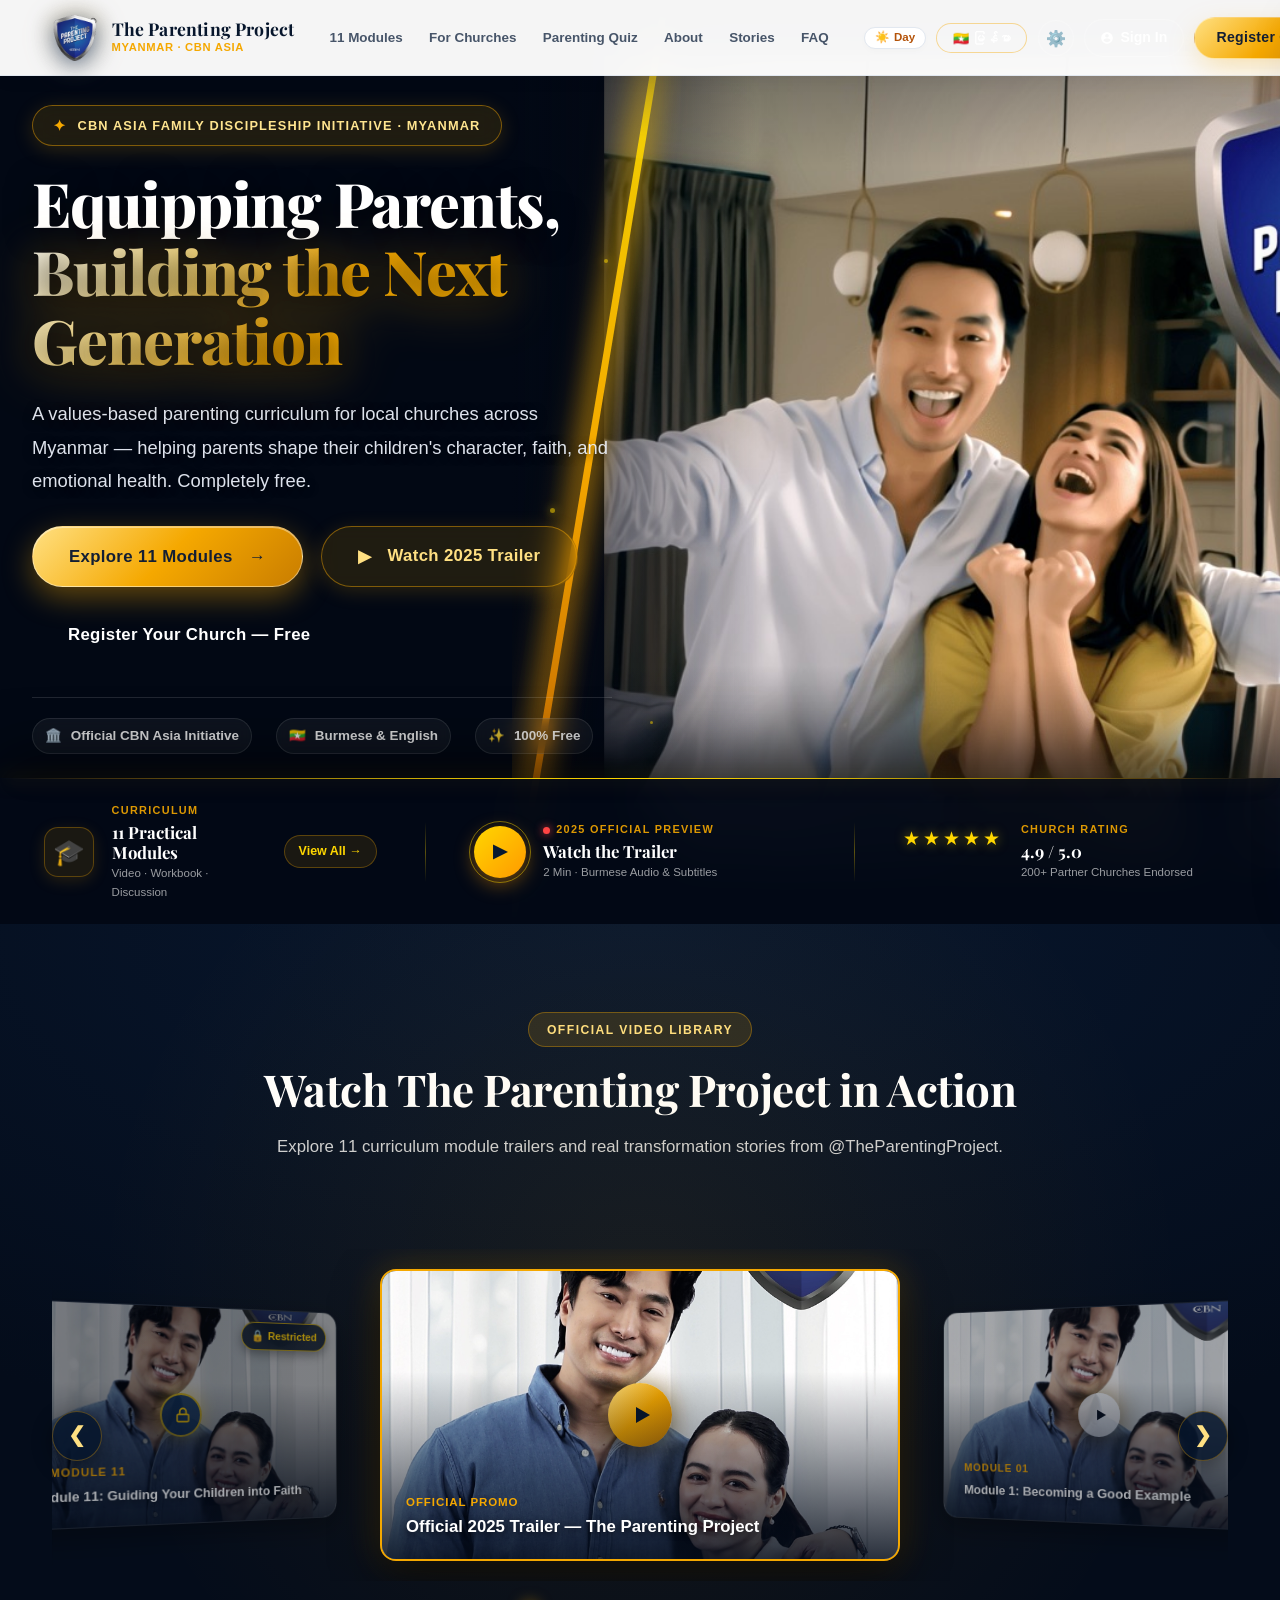
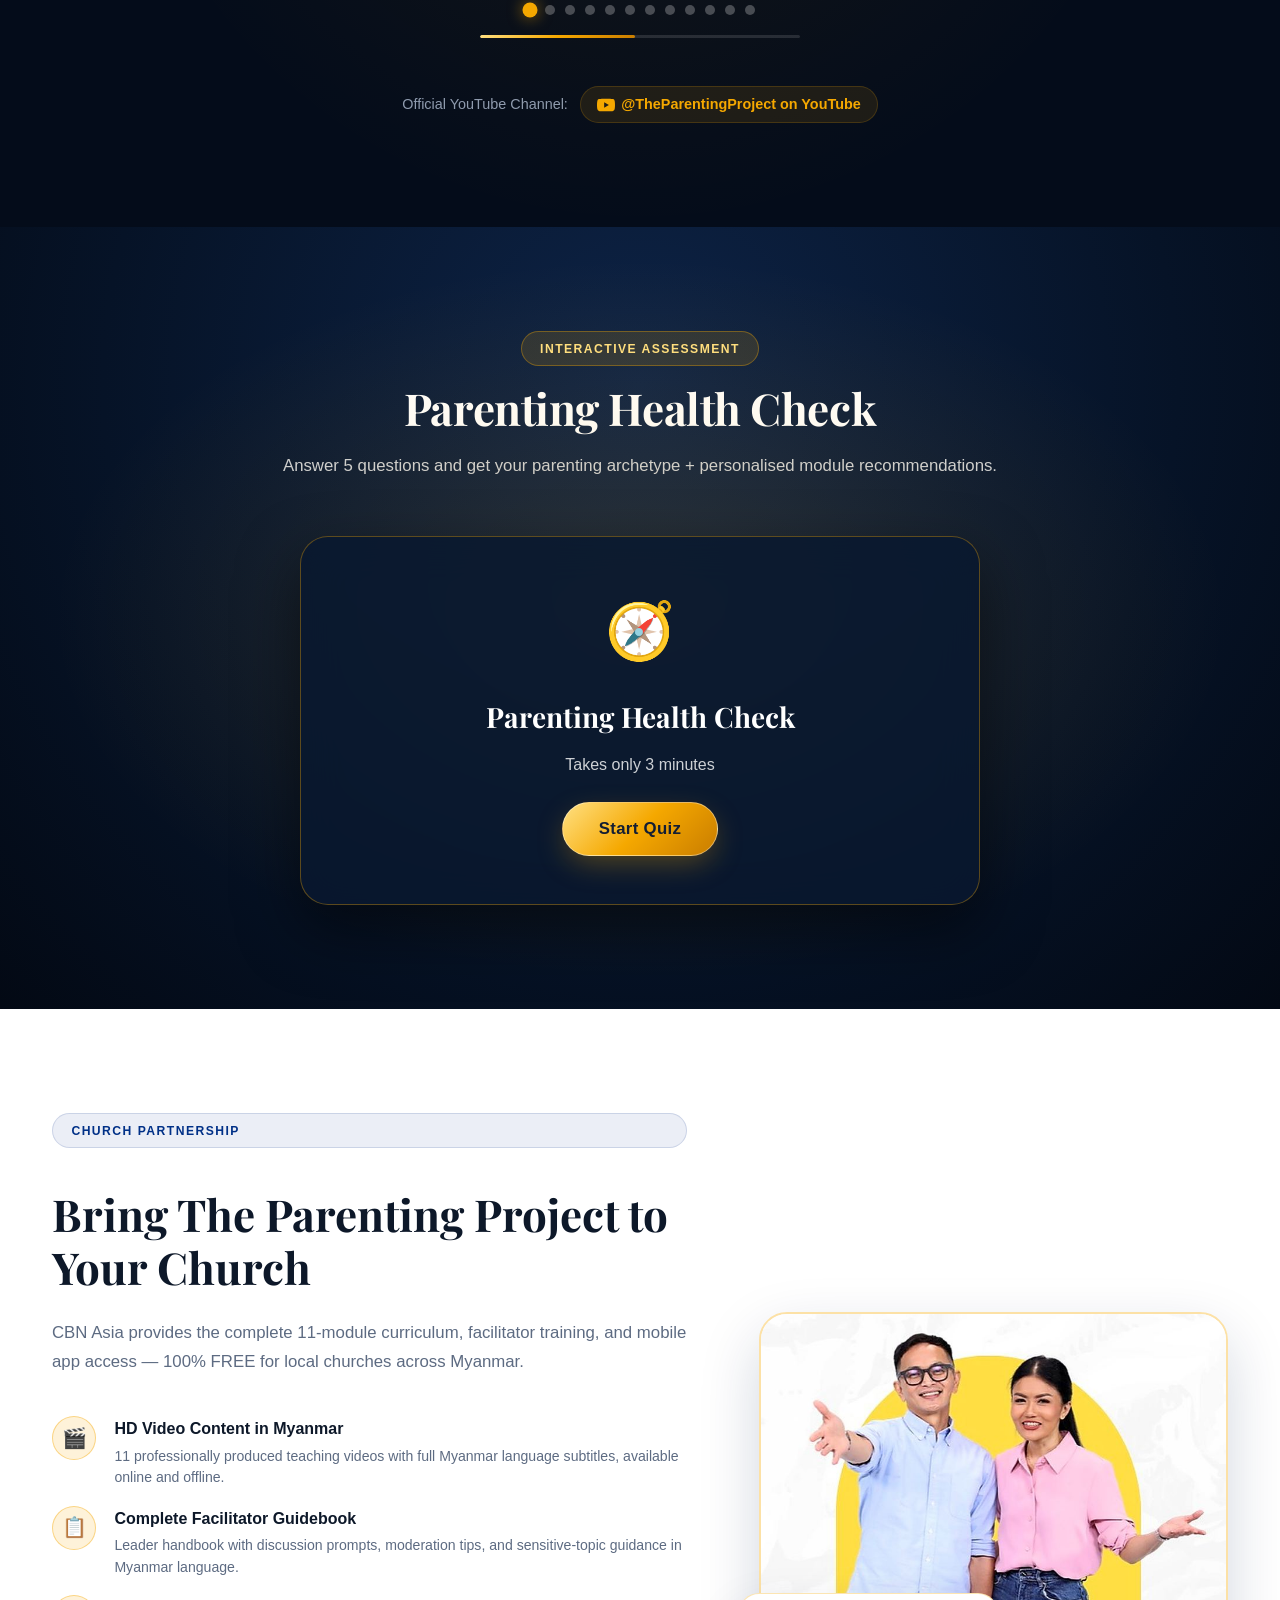
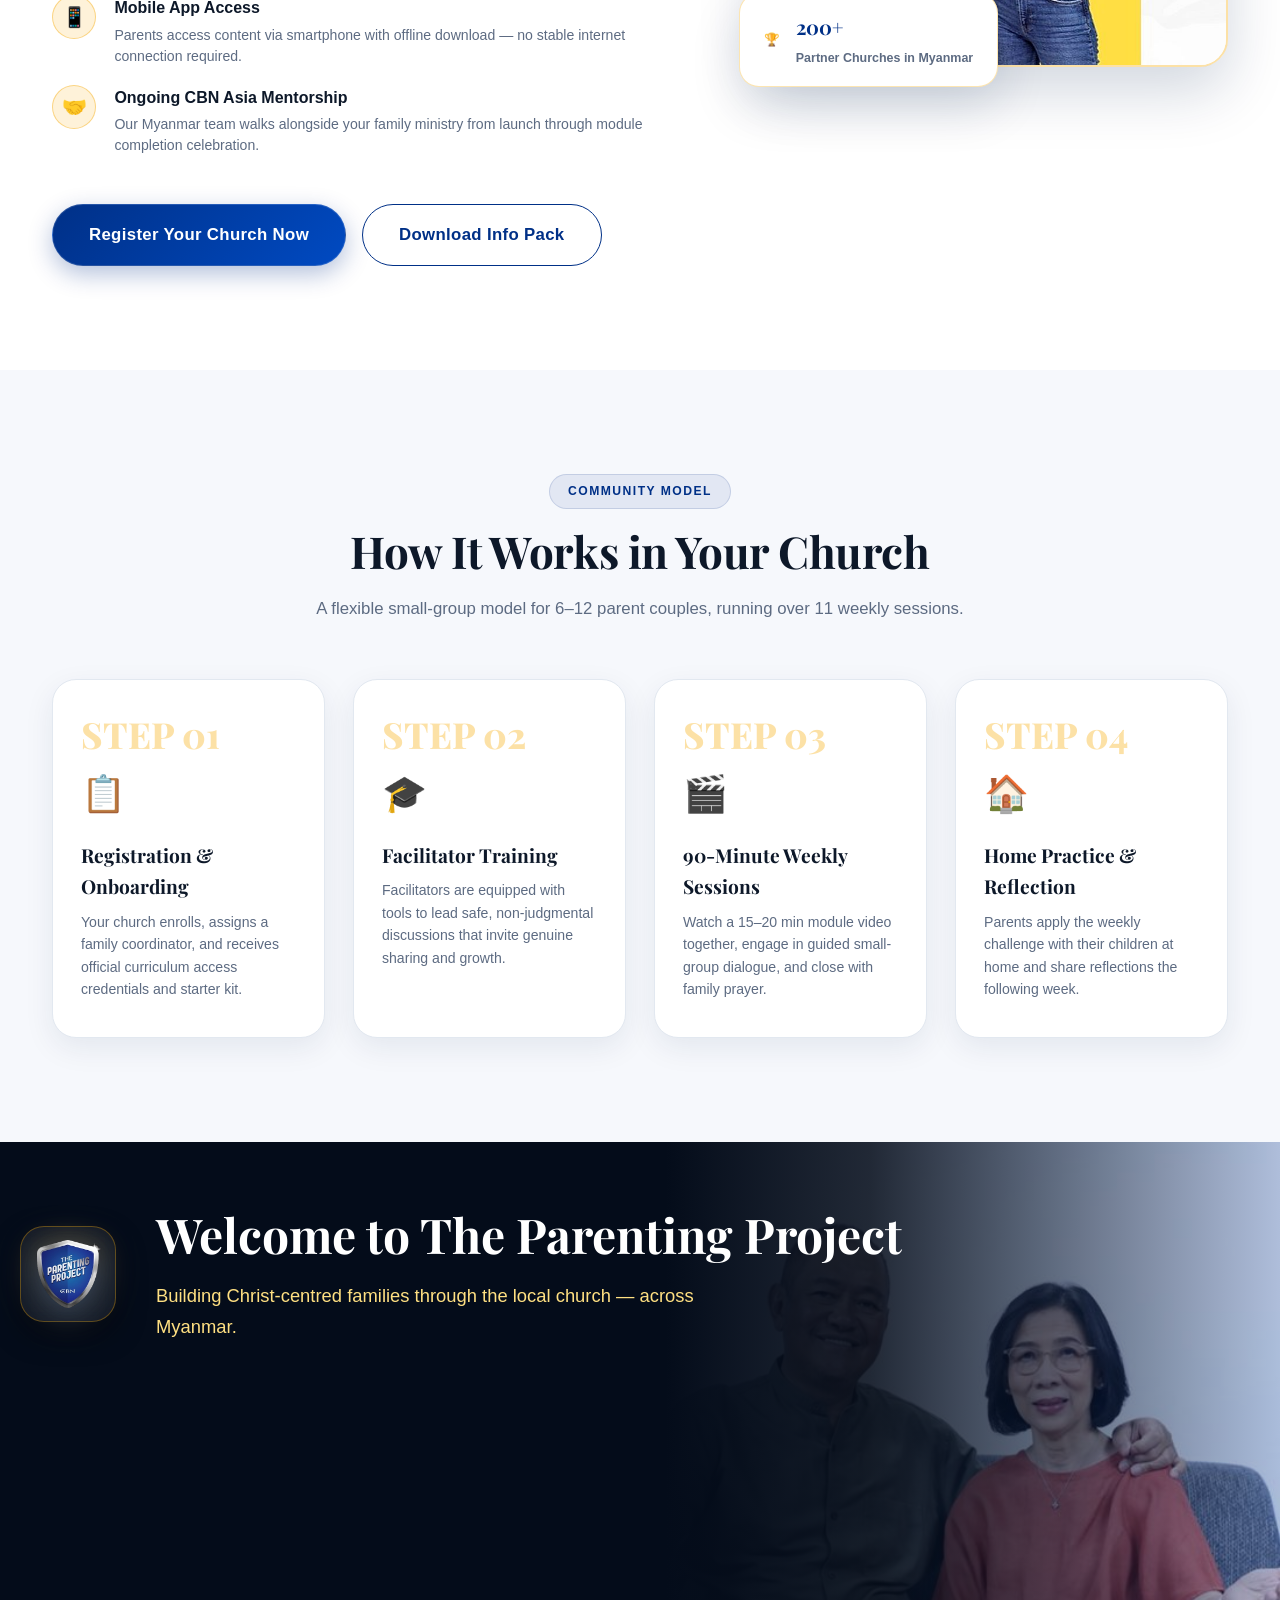
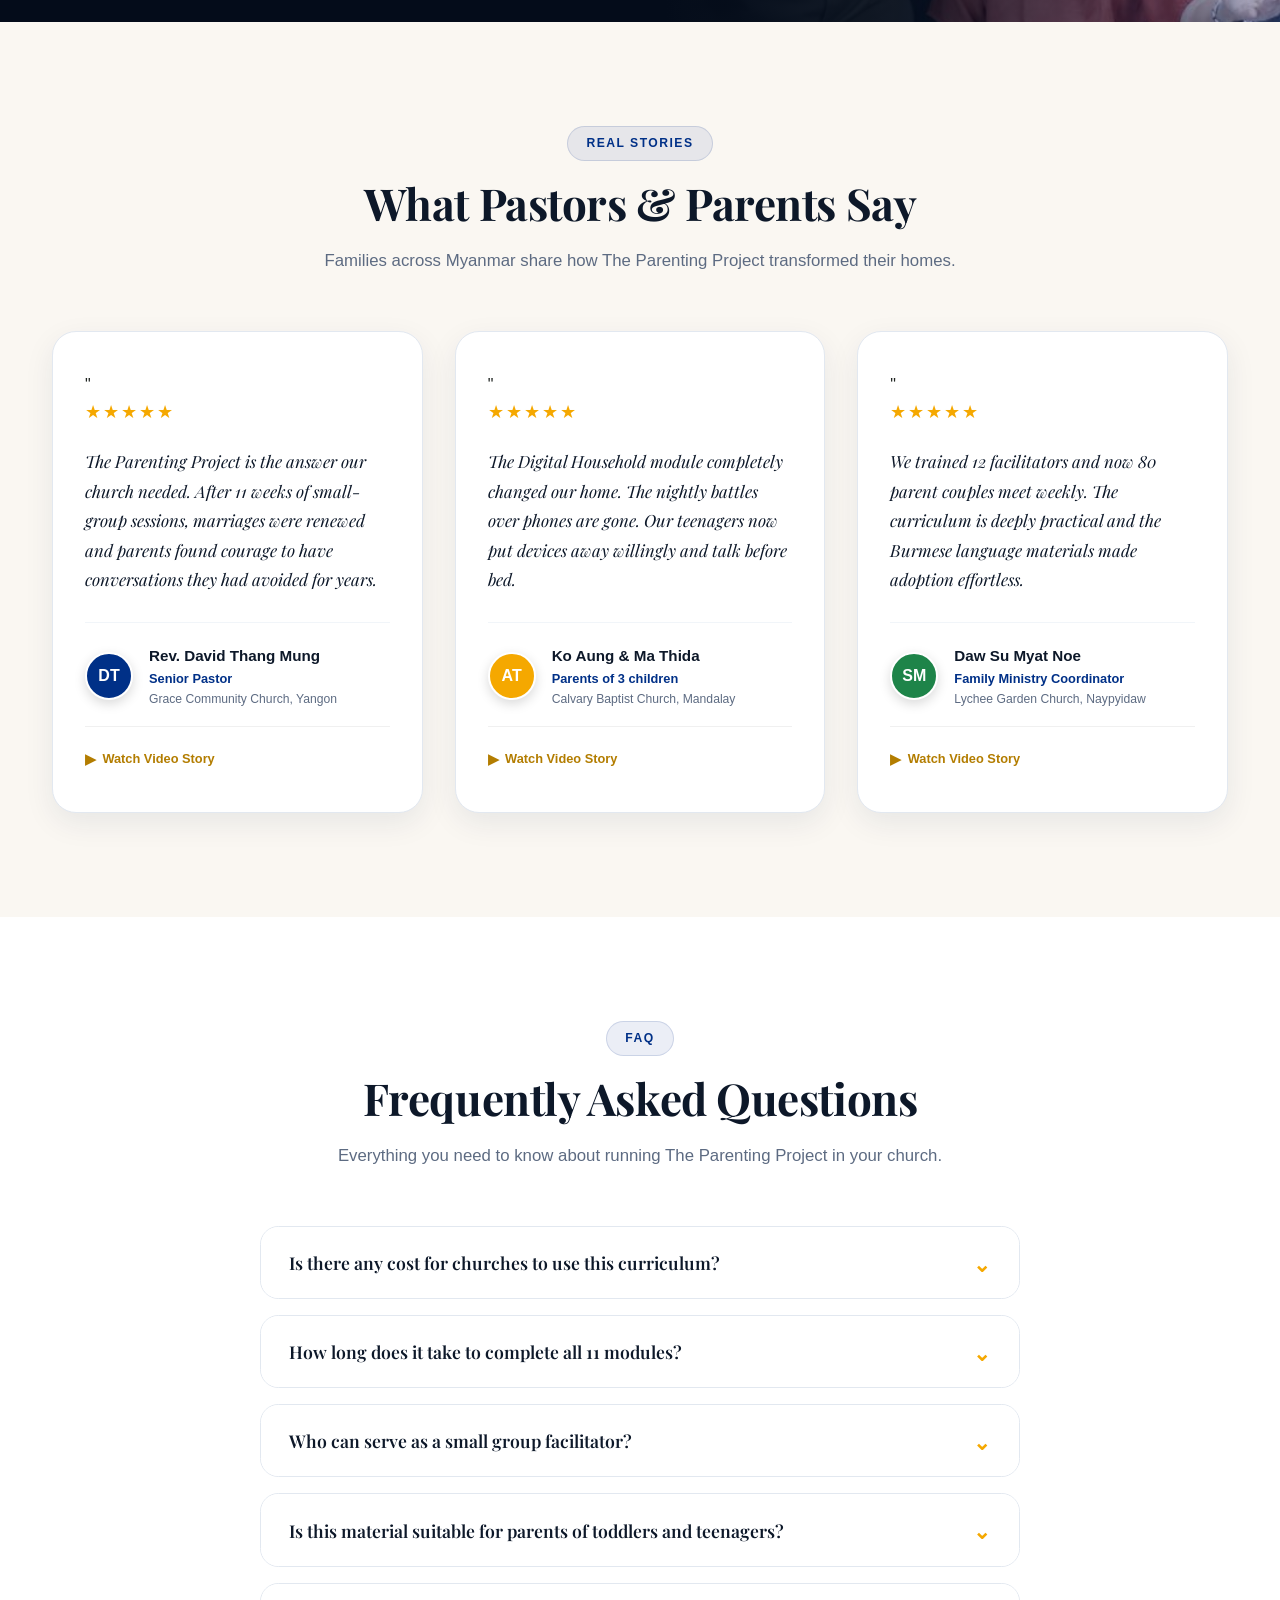
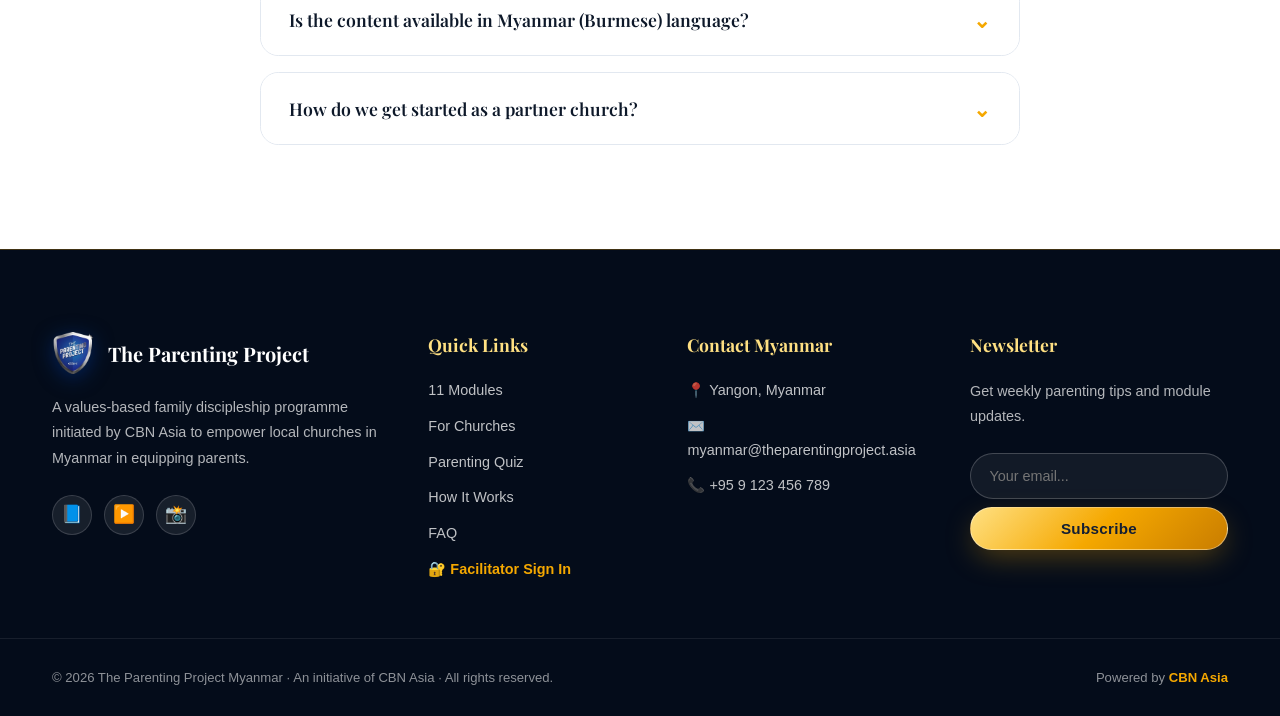
==== index.html @ 2ba91a45 "fix(branding): eliminate double logo by keeping single official shield emblem with region badge" ====
<!DOCTYPE html>
<html lang="en">
<head>
<meta charset="UTF-8"/>
<meta name="viewport" content="width=device-width,initial-scale=1.0,maximum-scale=1.0,user-scalable=no,viewport-fit=cover"/>
<title>The Parenting Project Myanmar — CBN Asia</title>
<meta name="description" content="The Parenting Project Myanmar by CBN Asia. 11 practical parenting modules for local churches. 100% Free."/>
<link rel="preconnect" href="https://fonts.googleapis.com"/>
<link rel="preconnect" href="https://fonts.gstatic.com" crossorigin/>
<link href="https://fonts.googleapis.com/css2?family=Caveat:wght@600;700&family=Cinzel:wght@600;700;800&family=Playfair+Display:ital,wght@0,500;0,600;0,700;0,800;1,600&family=Plus+Jakarta+Sans:wght@400;500;600;700;800&family=Noto+Sans+Myanmar:wght@400;500;600;700&display=swap" rel="stylesheet"/>
<link rel="manifest" href="manifest.json"/>
<meta name="theme-color" content="#FFFFFF"/>
<meta name="apple-mobile-web-app-capable" content="yes"/>
<meta name="apple-mobile-web-app-status-bar-style" content="default"/>
<meta name="apple-mobile-web-app-title" content="Parenting MM"/>
<!-- ANTI-FLASH: Set mobile class synchronously before CSS paints -->
<script>
(function(){
  var ua = navigator.userAgent || '';
  var w = window.innerWidth;
  var isPhone = /Android|iPhone|iPod|BlackBerry|IEMobile|Opera Mini/i.test(ua);
  var isStandalone = (window.matchMedia && window.matchMedia('(display-mode: standalone)').matches) || window.navigator.standalone === true;
  var isWebView = /;\s*wv/i.test(ua) || (ua.indexOf('Android') > -1 && (ua.indexOf('Version/') > -1 || ua.indexOf('Crosswalk') > -1));
  var isAppUA = ua.indexOf('ParentingApp') > -1;
  var isAppUrl = window.location.href.indexOf('app=true') > -1 || window.location.href.indexOf('mode=app') > -1;
  if (isAppUrl || isAppUA || isWebView || isStandalone || (isPhone && w <= 820) || (w <= 820 && window.location.href.indexOf('desktop=true') === -1)) {
    document.documentElement.classList.add('is-mobile-app');
    var session = null;
    try { session = JSON.parse(localStorage.getItem('tpp_user_session')); } catch(e){}
    var isAuth = !!(session && session.loggedIn);
    if (isAuth) {
      document.documentElement.classList.add('is-authenticated');
    }
    var hideDesktop = 'html.is-mobile-app body > section:not(#mobile-app-home), html.is-mobile-app body > header:not(#mobile-app-bar), html.is-mobile-app body > footer, html.is-mobile-app body #navbar, html.is-mobile-app body #home, html.is-mobile-app body .hero, html.is-mobile-app body #videos, html.is-mobile-app body #modules, html.is-mobile-app body #church, html.is-mobile-app body #quiz, html.is-mobile-app body #about, html.is-mobile-app body .host-sec, html.is-mobile-app body #testimonials, html.is-mobile-app body #faq, html.is-mobile-app body #steps, html.is-mobile-app body #benefits { display: none !important; }';
    var authRules = 'html.is-mobile-app:not(.is-authenticated) body #mobile-app-home, html.is-mobile-app:not(.is-authenticated) body #mobile-app-bar, html.is-mobile-app:not(.is-authenticated) body #mobile-app-bottom-bar { display: none !important; } html.is-mobile-app:not(.is-authenticated) body #phone-welcome-gate { display: flex !important; visibility: visible !important; pointer-events: auto !important; } html.is-mobile-app.is-authenticated body #mobile-app-home { display: block !important; } html.is-mobile-app.is-authenticated body #mobile-app-bar { display: flex !important; } html.is-mobile-app.is-authenticated body #mobile-app-bottom-bar { display: flex !important; } html.is-mobile-app.is-authenticated body #phone-welcome-gate { display: none !important; visibility: hidden !important; pointer-events: none !important; }';
    document.write('<style>' + hideDesktop + ' ' + authRules + '</style>');
  }
})();
</script>
<style>/* ===== THE PARENTING PROJECT MYANMAR — LUXURY DESIGN SYSTEM ===== */
*,*::before,*::after{box-sizing:border-box;margin:0;padding:0}
html{scroll-behavior:smooth;font-size:16px;height:100%;}
html.is-mobile-app{height:100%;overflow-y:auto;-webkit-overflow-scrolling:touch;}
body{
  font-family:'Plus Jakarta Sans','Noto Sans Myanmar',sans-serif;
  background:#ffffff;
  color:#131e33;
  overflow-x:hidden;
  line-height:1.65;
  -webkit-font-smoothing:antialiased;
  min-height:100%;
}
body.is-mobile-app{
  overflow-y:auto !important;
  overflow-x:hidden !important;
  -webkit-overflow-scrolling:touch !important;
  height:auto !important;
  min-height:100vh !important;
  position:relative !important;
}
body.lang-my{
  font-family:'Noto Sans Myanmar','Plus Jakarta Sans',sans-serif;
  line-height:1.8;
}
body.lang-my h1,body.lang-my h2,body.lang-my h3,body.lang-my .hero-title{
  font-family:'Noto Sans Myanmar','Plus Jakarta Sans',sans-serif;
  line-height:1.45;
  letter-spacing:normal;
}
img{max-width:100%;height:auto;display:block}
a{text-decoration:none;color:inherit;transition:all .2s ease}
button{cursor:pointer;font-family:inherit;border:none;background:none;transition:all .25s ease}
ul{list-style:none}

/* ---- LUXURY COLOR TOKENS ---- */
:root{
  --navy-deep:#040c1a;
  --navy-rich:#07162c;
  --navy-surface:#0c2242;
  --blue-royal:#003087;
  --blue-vibrant:#004ac2;
  --blue-soft:#eef4ff;
  --gold:#F5A800;
  --gold-champagne:#e6b24a;
  --gold-light:#fff8e7;
  --gold-dark:#b37d00;
  --gold-metallic:linear-gradient(135deg, #FFE082 0%, #F5A800 50%, #C97D00 100%);
  --gold-foil:linear-gradient(135deg, #FFF3D4 0%, #E6B24A 45%, #AA771C 100%);
  --gold-border:rgba(245,168,0,0.32);
  --gold-border-subtle:rgba(245,168,0,0.18);
  --text-main:#0d1829;
  --text-muted:#5d6b82;
  --text-light:#8e9bb0;
  --border-light:#e2e8f0;
  --border-dark:rgba(255,255,255,0.1);
  --white:#ffffff;
  --nav-h:76px;
  --shadow-sm:0 2px 8px rgba(0,25,60,0.06);
  --shadow-md:0 10px 30px rgba(0,35,80,0.08);
  --shadow-lg:0 20px 50px rgba(0,35,80,0.14);
  --shadow-gold:0 10px 30px -5px rgba(245,168,0,0.35);
  --shadow-gold-lg:0 16px 40px -8px rgba(245,168,0,0.48);
}

/* ---- TYPOGRAPHY ---- */
.serif-display{font-family:'Playfair Display',Georgia,serif}
.gold-text-luxury{
  background:linear-gradient(135deg, #FFF1CF 0%, #F5A800 45%, #FFA726 100%);
  -webkit-background-clip:text;
  -webkit-text-fill-color:transparent;
  background-clip:text;
  display:inline-block;
}

/* ---- BUTTONS ---- */
.btn{
  display:inline-flex;
  align-items:center;
  justify-content:center;
  gap:.65rem;
  font-weight:700;
  border-radius:50px;
  padding:.75rem 1.75rem;
  font-size:.95rem;
  letter-spacing:.02em;
  transition:all .3s cubic-bezier(.2,.8,.2,1);
  position:relative;
  overflow:hidden;
  white-space:nowrap;
}
.btn::after{
  content:'';
  position:absolute;
  top:0;left:-100%;width:100%;height:100%;
  background:linear-gradient(90deg,transparent,rgba(255,255,255,0.25),transparent);
  transition:left .6s ease;
}
.btn:hover::after{left:100%}
.btn-lg{padding:1rem 2.25rem;font-size:1.05rem}
.btn-sm{padding:.45rem 1.1rem;font-size:.85rem}
.btn-gold{
  background:var(--gold-metallic);
  color:#131e33;
  box-shadow:var(--shadow-gold);
  border:1px solid rgba(255,255,255,0.4);
}
.btn-gold:hover{
  transform:translateY(-2px);
  box-shadow:var(--shadow-gold-lg);
  filter:brightness(1.05);
}
.btn-blue{
  background:linear-gradient(135deg,#003087 0%,#004ac2 100%);
  color:#fff;
  box-shadow:0 8px 24px rgba(0,48,135,0.3);
  border:1px solid rgba(255,255,255,0.15);
}
.btn-blue:hover{
  transform:translateY(-2px);
  box-shadow:0 12px 32px rgba(0,48,135,0.45);
}
.btn-outline{
  background: transparent;
  color: #0F172A;
  border: 1.5px solid #CBD5E1;
  font-weight: 700;
  cursor: pointer;
  transition: all 0.2s ease;
}
.btn-outline:hover{
  background: #F1F5F9;
  border-color: #94A3B8;
  color: #0F172A;
}
body.mood-dark .btn-outline{
  color: #F8FAFC !important;
  border-color: rgba(255, 255, 255, 0.25) !important;
  background: rgba(255, 255, 255, 0.05) !important;
}
body.mood-dark .btn-outline:hover{
  background: rgba(255, 255, 255, 0.12) !important;
  border-color: rgba(255, 255, 255, 0.4) !important;
}

.btn-ghost-w{
  background:rgba(255,255,255,0.06);
  color:#fff;
  border:1.5px solid rgba(255,255,255,0.25);
  backdrop-filter:blur(8px);
}
.btn-ghost-w:hover{
  border-color:#fff;
  background:rgba(255,255,255,0.15);
}
.btn-ghost-b{
  background:transparent;
  color:var(--blue-royal);
  border:1.5px solid var(--blue-royal);
}
.btn-ghost-b:hover{
  background:var(--blue-royal);
  color:#fff;
}

/* ---- CONTAINER ---- */
.container{max-width:1240px;margin:0 auto;padding:0 2rem}

/* ---- NAVBAR ---- */
header{
  position:fixed;
  top:0;left:0;right:0;
  z-index:1000;
  height:var(--nav-h);
  background:rgba(5, 14, 29, 0.88);
  backdrop-filter:blur(20px);
  -webkit-backdrop-filter:blur(20px);
  border-bottom:1px solid rgba(245,168,0,0.2);
  transition:all .3s ease;
}
header.scrolled{
  background:rgba(4, 12, 26, 0.96);
  box-shadow:0 10px 30px rgba(0,0,0,0.4);
}
.nav-inner{
  display:flex;
  align-items:center;
  justify-content:space-between;
  height:var(--nav-h);
  gap:1.5rem;
}
.logo{
  display:flex;
  align-items:center;
  gap:.85rem;
  flex-shrink:0;
  text-decoration:none;
}
.brand-logo-img{
  width:46px;
  height:50px;
  object-fit:contain;
  filter:drop-shadow(0 4px 12px rgba(0,48,135,0.7)) drop-shadow(0 0 10px rgba(245,168,0,0.35));
  transition:all .35s cubic-bezier(0.34, 1.56, 0.64, 1);
  flex-shrink:0;
}
.logo:hover .brand-logo-img{
  transform:scale(1.1) translateY(-1px);
  filter:drop-shadow(0 8px 18px rgba(0,48,135,0.9)) drop-shadow(0 0 18px rgba(245,168,0,0.6));
}
.logo-shield{
  width:44px;
  height:50px;
  background:linear-gradient(145deg, #003087, #001a4e);
  clip-path:polygon(50% 0%,100% 12%,100% 72%,50% 100%,0% 72%,0% 12%);
  display:flex;
  align-items:center;
  justify-content:center;
  flex-shrink:0;
  box-shadow:0 4px 15px rgba(0,48,135,0.4), inset 0 0 0 1.5px rgba(245,168,0,0.7);
  position:relative;
}
.logo-shield::before{
  content:'';
  position:absolute;
  inset:2px;
  clip-path:polygon(50% 0%,100% 12%,100% 72%,50% 100%,0% 72%,0% 12%);
  border:1px solid rgba(255,215,0,0.4);
  pointer-events:none;
}
.shield-inner{text-align:center;color:#fff;line-height:1}
.shield-text-the{font-size:.45rem;font-weight:900;letter-spacing:.12em;color:rgba(255,255,255,0.85)}
.shield-text-pp{font-size:.52rem;font-weight:900;line-height:1.15;margin:.1rem 0;color:#fff}
.shield-cbn{font-size:.44rem;font-weight:800;color:var(--gold);letter-spacing:.08em}
.shield-inner.big{transform:scale(1.6)}
.shield-inner.sm{transform:scale(.8)}
.logo-words{display:flex;flex-direction:column}
.logo-main{
  font-family:'Playfair Display',Georgia,serif;
  font-size:1.1rem;
  font-weight:700;
  color:#fff;
  letter-spacing:.01em;
  line-height:1.1;
}
.logo-sub{
  font-size:.7rem;
  font-weight:700;
  color:var(--gold);
  letter-spacing:.06em;
  text-transform:uppercase;
}
#nav-links{display:flex;gap:.25rem;align-items:center;white-space:nowrap;flex-wrap:nowrap}
.nav-link{
  padding:.4rem .7rem;
  font-size:.84rem;
  font-weight:600;
  color:rgba(255,255,255,0.78);
  border-radius:50px;
  white-space:nowrap;
  transition:all .2s ease;
}
body.lang-my .nav-link{
  font-size:.78rem;
  padding:.35rem .55rem;
}
.nav-link:hover{
  color:#fff;
  background:rgba(255,255,255,0.08);
}
.nav-link.active{
  color:var(--gold);
  background:rgba(245,168,0,0.12);
  border:1px solid rgba(245,168,0,0.3);
}
.nav-right{display:flex;align-items:center;gap:.65rem;flex-shrink:0}
.lang-btn{
  font-size:.82rem;
  font-weight:700;
  color:#fff;
  padding:.4rem .95rem;
  background:rgba(255,255,255,0.06);
  border:1px solid rgba(245,168,0,0.4);
  border-radius:50px;
  display:inline-flex;
  align-items:center;
  gap:.35rem;
}
.lang-btn:hover{
  background:rgba(245,168,0,0.18);
  border-color:var(--gold);
}
.btn-nav{padding:.5rem 1.35rem;font-size:.88rem}
.hamburger{display:none;flex-direction:column;gap:5px;padding:4px}
.hamburger span{display:block;width:22px;height:2px;background:#fff;border-radius:2px}

/* ---- DRAWER ---- */
.drawer{
  position:fixed;
  top:0;right:-340px;
  width:320px;
  max-width:85vw;
  height:100vh;
  background:var(--navy-rich);
  z-index:1100;
  padding:2.5rem 1.75rem;
  display:flex;
  flex-direction:column;
  gap:1rem;
  border-left:1px solid var(--gold-border);
  box-shadow:var(--shadow-lg);
  transition:right .35s cubic-bezier(.4,0,.2,1);
}
.drawer.open{right:0}
.drawer-close{
  align-self:flex-end;
  width:38px;height:38px;
  border-radius:50%;
  background:rgba(255,255,255,0.1);
  color:#fff;
  display:flex;
  align-items:center;
  justify-content:center;
  font-size:1.1rem;
}
.drawer-logo{
  font-family:'Playfair Display',serif;
  font-weight:700;
  font-size:1.1rem;
  color:var(--gold);
  padding-bottom:1rem;
  border-bottom:1px solid rgba(255,255,255,0.1);
}
.drawer-nav{display:flex;flex-direction:column;gap:.5rem;flex:1;padding-top:.5rem}
.drawer-link{
  padding:.75rem 1rem;
  font-weight:600;
  border-radius:.65rem;
  color:rgba(255,255,255,0.85);
  transition:all .2s;
}
.drawer-link:hover{background:rgba(245,168,0,0.12);color:var(--gold)}
.overlay{
  position:fixed;inset:0;
  background:rgba(0,0,0,0.65);
  backdrop-filter:blur(6px);
  z-index:1050;
  opacity:0;
  pointer-events:none;
  transition:opacity .3s ease;
}
.overlay.show{opacity:1;pointer-events:all}

/* ---- HERO SECTION (OPTION 12: GRAND HORIZON 24K LASER BAR) ---- */
/* Base .hero is shared */

.hero{
  min-height: clamp(620px, 78vh, 760px);
  padding-top: calc(var(--nav-h) + 1.8rem);
  padding-bottom: 0;
  position: relative;
  overflow: hidden;
  display: flex;
  flex-direction: column;
  justify-content: space-between;
  background: #020814;
  color: #fff;
}


/* ══════════════════════════════════════════
   OPTION 12 — GRAND HORIZON 24K LASER BAR
   ══════════════════════════════════════════ */

/* Photo Stage: Right 60%, clean, no UI overlaps */
.hero-opt12 .h12-photo-stage {
  position: absolute;
  top: 0;
  right: 0;
  width: 60%;
  height: 100%;
  z-index: 1;
  pointer-events: none;
  overflow: hidden;
}
.h12-photo-img {
  width: 100%;
  height: 100%;
  object-fit: cover;
  object-position: center 25%;
  display: block;
  transform: scale(0.88);
  transform-origin: center right;
}
.h12-photo-overlay {
  position: absolute;
  inset: 0;
  background:
    linear-gradient(90deg, #020814 0%, rgba(2,8,20,0.5) 14%, transparent 32%),
    linear-gradient(180deg, rgba(2,8,20,0.4) 0%, transparent 18%, transparent 72%, rgba(2,8,20,0.9) 100%);
  pointer-events: none;
}
.h12-laser-svg {
  position: absolute;
  top: 0; left: 0;
  width: 100%; height: 100%;
  pointer-events: none;
  z-index: 2;
  filter: drop-shadow(-4px 0 14px rgba(245,168,0,0.85));
}
.h12-sparks {
  position: absolute;
  inset: 0;
  pointer-events: none;
  z-index: 3;
}
.h12-spark {
  position: absolute;
  border-radius: 50%;
  background: #FFD700;
  box-shadow: 0 0 8px #FFD700, 0 0 18px rgba(245,168,0,0.5);
  opacity: 0.55;
}
.h12-spark.sp1 { top: 28%; left: 12%; width: 4px; height: 4px; animation: h12sparkFloat 6s ease-in-out infinite; }
.h12-spark.sp2 { top: 55%; left: 5%;  width: 5px; height: 5px; animation: h12sparkFloat 8s ease-in-out infinite 1.2s; }
.h12-spark.sp3 { top: 78%; left: 18%; width: 3px; height: 3px; animation: h12sparkFloat 5s ease-in-out infinite 2.4s; }
@keyframes h12sparkFloat {
  0%, 100% { transform: translateY(0) scale(0.75); opacity: 0.3; }
  50%       { transform: translateY(-16px) scale(1.3); opacity: 0.9; }
}

/* Content: left-side text column, max half the viewport */
.h12-content {
  position: relative;
  z-index: 3;
  width: 100%;
  max-width: 1440px;
  margin: 0 auto;
  flex: 1;
  display: flex;
  align-items: center;
  padding-bottom: 1.5rem;
}
.h12-text-col {
  display: flex;
  flex-direction: column;
  gap: 1.4rem;
  max-width: 580px;
}

/* ── GRAND HORIZON BAR ── */
.h12-horizon-bar {
  position: relative;
  z-index: 5;
  background: rgba(3, 9, 22, 0.94);
  backdrop-filter: blur(22px);
  -webkit-backdrop-filter: blur(22px);
  border-top: none;
  box-shadow: 0 -20px 60px rgba(0,0,0,0.6);
}
.h12-horizon-top-line {
  height: 1.5px;
  background: linear-gradient(90deg,
    transparent 0%,
    rgba(245,168,0,0.3) 10%,
    rgba(255,215,0,0.85) 35%,
    rgba(255,215,0,1) 50%,
    rgba(255,215,0,0.85) 65%,
    rgba(245,168,0,0.3) 90%,
    transparent 100%
  );
  box-shadow: 0 0 18px rgba(255,215,0,0.5), 0 0 40px rgba(245,168,0,0.25);
}
.h12-horizon-inner {
  display: grid;
  grid-template-columns: 1fr auto 1fr auto 1fr;
  align-items: center;
  gap: 0;
  padding: 1.4rem 0;
}
.h12-horizon-divider {
  width: 1px;
  height: 60px;
  background: linear-gradient(180deg, transparent, rgba(255,215,0,0.35), transparent);
  flex-shrink: 0;
  margin: 0 1.5rem;
}

/* Individual Panels */
.h12-panel {
  display: flex;
  align-items: center;
  gap: 1.1rem;
  padding: 0 1.5rem;
  transition: all .25s ease;
}
.h12-panel:hover { transform: translateY(-2px); }

.h12-panel-icon-wrap {
  font-size: 1.6rem;
  width: 50px;
  height: 50px;
  border-radius: 14px;
  background: rgba(245,168,0,0.1);
  border: 1px solid rgba(245,168,0,0.3);
  display: flex;
  align-items: center;
  justify-content: center;
  flex-shrink: 0;
  box-shadow: 0 4px 16px rgba(245,168,0,0.15);
}
.h12-panel-body {
  display: flex;
  flex-direction: column;
  gap: 2px;
}
.h12-panel-label {
  font-size: 0.68rem;
  font-weight: 800;
  letter-spacing: 0.12em;
  color: rgba(245,168,0,0.9);
  text-transform: uppercase;
  display: flex;
  align-items: center;
  gap: 6px;
}
.h12-panel-value {
  font-family: 'Playfair Display', Georgia, serif;
  font-size: 1.05rem;
  font-weight: 700;
  color: #fff;
  line-height: 1.2;
}
.h12-panel-sub {
  font-size: 0.72rem;
  color: rgba(255,255,255,0.6);
}
.h12-panel-cta {
  margin-left: auto;
  font-size: 0.78rem;
  font-weight: 700;
  color: #FFD700;
  background: rgba(245,168,0,0.1);
  border: 1px solid rgba(245,168,0,0.3);
  border-radius: 50px;
  padding: 5px 14px;
  text-decoration: none;
  white-space: nowrap;
  transition: all .2s;
  flex-shrink: 0;
}
.h12-panel-cta:hover {
  background: rgba(245,168,0,0.22);
  border-color: rgba(245,168,0,0.65);
  color: #fff;
}

/* Play Orb (Trailer Panel) */
.h12-panel-trailer { cursor: pointer; }
.h12-play-orb {
  position: relative;
  width: 52px;
  height: 52px;
  border-radius: 50%;
  background: linear-gradient(135deg, #ffd700, #ff9900);
  color: #061830;
  display: flex;
  align-items: center;
  justify-content: center;
  font-size: 1.1rem;
  font-weight: 900;
  flex-shrink: 0;
  box-shadow: 0 6px 20px rgba(255,153,0,0.45);
  transition: transform .3s ease, box-shadow .3s ease;
}
.h12-panel-trailer:hover .h12-play-orb {
  transform: scale(1.1);
  box-shadow: 0 10px 30px rgba(255,153,0,0.6);
}
.h12-play-ring {
  position: absolute;
  inset: -5px;
  border-radius: 50%;
  border: 1.5px solid rgba(255,215,0,0.45);
  animation: h12ringPulse 2.5s ease-in-out infinite;
}
@keyframes h12ringPulse {
  0%, 100% { opacity: 0.4; transform: scale(1); }
  50%       { opacity: 1;   transform: scale(1.12); }
}

/* Live dot */
.h12-live-dot {
  display: inline-block;
  width: 7px;
  height: 7px;
  border-radius: 50%;
  background: #ff4444;
  box-shadow: 0 0 8px #ff4444;
  animation: h12livePulse 1.6s ease-in-out infinite;
}
@keyframes h12livePulse {
  0%, 100% { opacity: 1; }
  50%       { opacity: 0.4; }
}

/* Star Rating Panel */
.h12-stars {
  font-size: 1.2rem;
  color: #FFD700;
  letter-spacing: 3px;
  text-shadow: 0 0 12px rgba(255,215,0,0.5);
  flex-shrink: 0;
  align-self: flex-start;
  padding-top: 2px;
}

/* ---- Option 12 Responsive ---- */
@media (max-width: 1024px) {
  .hero-opt12 .h12-photo-stage { width: 55%; }
  .h12-text-col { max-width: 480px; }
  .h12-horizon-divider { margin: 0 0.8rem; }
  .h12-panel { padding: 0 0.8rem; }
  .h12-panel-value { font-size: 0.95rem; }
}
@media (max-width: 768px) {
  .hero-opt12 .h12-photo-stage {
    position: relative;
    width: 100%;
    height: 260px;
    margin-bottom: 0;
  }
  .h12-photo-img {
    transform: scale(1);
    object-position: center 20%;
  }
  .h12-photo-overlay {
    background:
      linear-gradient(180deg, rgba(2,8,20,0.3) 0%, transparent 30%, rgba(2,8,20,0.75) 100%);
  }
  .h12-content {
    padding-top: 1rem;
  }
  .h12-text-col { max-width: 100%; }
  .h12-horizon-inner {
    grid-template-columns: 1fr;
    gap: 0;
    padding: 0;
  }
  .h12-panel {
    padding: 1rem 0;
    border-bottom: 1px solid rgba(255,255,255,0.08);
  }
  .h12-panel:last-child { border-bottom: none; }
  .h12-horizon-divider { display: none; }
  .h12-panel-cta { display: none; }
}

/* Option 12 & Header Myanmar Layout Alignment */
body.lang-my header .container {
  max-width: 100%;
  padding: 0 1.5rem;
}
body.lang-my .nav-inner {
  gap: 0.8rem;
}
body.lang-my #nav-links {
  gap: 0.1rem;
}
body.lang-my .nav-link {
  font-size: 0.74rem;
  padding: 0.28rem 0.42rem;
}
body.lang-my .nav-right {
  gap: 0.45rem;
}
body.lang-my .btn-nav {
  padding: 0.42rem 0.88rem;
  font-size: 0.8rem;
}

body.lang-my .hero.hero-opt12 {
  min-height: clamp(660px, 82vh, 800px);
}
body.lang-my .hero-opt12 .hero-badge {
  font-size: 0.78rem;
  padding: 0.35rem 0.85rem;
}
body.lang-my .hero-opt12 .hero-title {
  font-family: 'Noto Sans Myanmar', 'Plus Jakarta Sans', sans-serif;
  font-size: clamp(1.75rem, 2.7vw, 2.45rem);
  font-weight: 700;
  line-height: 1.35;
  letter-spacing: normal;
  text-shadow: 0 4px 24px rgba(0, 0, 0, 0.7);
}
body.lang-my .hero-opt12 .h12-text-col {
  max-width: 630px;
  gap: 1.15rem;
}
body.lang-my .hero-opt12 .hero-desc {
  font-size: 0.98rem;
  line-height: 1.68;
  max-width: 610px;
}
body.lang-my .hero-opt12 .hero-btns {
  gap: 0.8rem;
}
body.lang-my .hero-opt12 .hero-btns .btn {
  font-size: 0.88rem;
  padding: 0.65rem 1.25rem;
}
body.lang-my .hero-opt12 .hf-item {
  font-size: 0.8rem;
}
body.lang-my .h12-panel-label {
  font-size: 0.64rem;
  letter-spacing: 0.04em;
}
body.lang-my .h12-panel-value {
  font-family: 'Noto Sans Myanmar', 'Playfair Display', serif;
  font-size: 0.94rem;
  line-height: 1.25;
}
body.lang-my .h12-panel-sub {
  font-size: 0.68rem;
  line-height: 1.35;
}
body.lang-my .h12-panel-cta {
  font-size: 0.74rem;
  padding: 4px 10px;
}

/* Option 3 Dynamic Diagonal Photo Stage (Desktop Right 68% - Zoomed Out Camera Angle) */

.hero-diagonal-stage{
  position: absolute;
  top: 0;
  right: 0;
  width: 68%;
  height: 100%;
  z-index: 1;
  pointer-events: none;
  overflow: hidden;
}

.hero-diagonal-clip{
  position: absolute;
  inset: 0;
  width: 100%;
  height: 100%;
  clip-path: polygon(18% 0, 100% 0, 100% 100%, 0% 100%);
  -webkit-clip-path: polygon(18% 0, 100% 0, 100% 100%, 0% 100%);
  overflow: hidden;
  background: #020814;
}

.hero-diagonal-img{
  width: 100%;
  height: 100%;
  object-fit: cover;
  object-position: right 30%;
  display: block;
  transform: scale(0.9);
  transform-origin: center right;
  transition: transform .6s ease;
}

.hero-diagonal-overlay{
  position: absolute;
  inset: 0;
  background: linear-gradient(90deg, #020814 0%, rgba(2, 8, 20, 0.45) 12%, transparent 28%),
              linear-gradient(180deg, rgba(2, 8, 20, 0.45) 0%, transparent 20%, transparent 80%, rgba(2, 8, 20, 0.65) 100%);
  pointer-events: none;
}

/* Vector Glowing Gold Laser Cut Line */
.hero-diagonal-svg-line{
  position: absolute;
  top: 0;
  left: 0;
  width: 100%;
  height: 100%;
  pointer-events: none;
  z-index: 2;
  filter: drop-shadow(-3px 0 10px rgba(245, 168, 0, 0.8));
}

/* Floating Golden Sparks */
.hero-sparks{
  position: absolute;
  inset: 0;
  pointer-events: none;
  z-index: 2;
}
.spark{
  position: absolute;
  border-radius: 50%;
  background: #FFD700;
  box-shadow: 0 0 10px #FFD700, 0 0 20px rgba(245, 168, 0, 0.6);
  opacity: 0.6;
}
.spark.s-1{ top: 22%; left: 14%; width: 4px; height: 4px; animation: sparkFloat 5s ease-in-out infinite; }
.spark.s-2{ top: 48%; left: 6%; width: 5px; height: 5px; animation: sparkFloat 7s ease-in-out infinite 1s; }
.spark.s-3{ top: 74%; left: 16%; width: 3px; height: 3px; animation: sparkFloat 6s ease-in-out infinite 2s; }
.spark.s-4{ top: 32%; left: 22%; width: 6px; height: 6px; animation: sparkFloat 8s ease-in-out infinite 0.5s; }
.spark.s-5{ top: 60%; left: 26%; width: 4px; height: 4px; animation: sparkFloat 5.5s ease-in-out infinite 1.5s; }

@keyframes sparkFloat{
  0%, 100%{ transform: translateY(0) scale(0.8); opacity: 0.35; }
  50%{ transform: translateY(-18px) scale(1.25); opacity: 0.95; }
}

/* Content & Grid */
.hero-content{
  position: relative;
  z-index: 3;
  width: 100%;
  max-width: 1440px;
  margin: 0 auto;
  padding-bottom: 2rem;
}
.hero-diagonal-grid{
  display: grid;
  grid-template-columns: 1.1fr 0.9fr;
  gap: 3.5rem;
  align-items: center;
  width: 100%;
}
.hero-text{
  display: flex;
  flex-direction: column;
  gap: 1.5rem;
  max-width: 650px;
}

/* Luxury Badge */
.hero-badge{
  display: inline-flex;
  align-items: center;
  gap: .65rem;
  background: rgba(245, 168, 0, 0.12);
  border: 1px solid rgba(245, 168, 0, 0.45);
  color: #FFE58F;
  font-size: .8rem;
  font-weight: 700;
  letter-spacing: .09em;
  text-transform: uppercase;
  padding: .45rem 1.25rem;
  border-radius: 50px;
  width: fit-content;
  backdrop-filter: blur(12px);
  -webkit-backdrop-filter: blur(12px);
  box-shadow: 0 4px 20px rgba(245, 168, 0, 0.18);
}
.gold-sparkle{
  color: var(--gold);
  font-size: .95rem;
  animation: sparkleRotate 4s ease-in-out infinite alternate;
}
@keyframes sparkleRotate{
  0%{ transform: rotate(0deg) scale(1); }
  50%{ transform: rotate(45deg) scale(1.2); }
  100%{ transform: rotate(0deg) scale(1); }
}

/* Grand Hero Typography */
.hero-title{
  font-family: 'Playfair Display', Georgia, serif;
  font-size: clamp(2.6rem, 4.8vw, 4.2rem);
  font-weight: 800;
  line-height: 1.12;
  letter-spacing: -0.02em;
  color: #FFFFFF;
  text-shadow: 0 4px 30px rgba(0, 0, 0, 0.7);
}
.gold-text-luxury{
  background: linear-gradient(135deg, #FFFDF2 0%, #FFE082 25%, #F5A800 50%, #FFB300 75%, #FFEBB3 100%);
  -webkit-background-clip: text;
  -webkit-text-fill-color: transparent;
  display: inline-block;
  filter: drop-shadow(0 4px 25px rgba(245, 168, 0, 0.4));
}

.hero-desc{
  font-size: 1.15rem;
  color: rgba(240, 245, 255, 0.92);
  line-height: 1.8;
  max-width: 580px;
  font-weight: 400;
  text-shadow: 0 2px 10px rgba(0,0,0,0.6);
}

.hero-btns{
  display: flex;
  gap: 1.1rem;
  flex-wrap: wrap;
  margin-top: .4rem;
}
.btn-glow-gold{
  box-shadow: 0 10px 30px rgba(245, 168, 0, 0.4), inset 0 1px 0 rgba(255, 255, 255, 0.4);
  transition: all .35s ease;
}
.btn-glow-gold:hover{
  transform: translateY(-3px);
  box-shadow: 0 15px 40px rgba(245, 168, 0, 0.6), inset 0 1px 0 rgba(255, 255, 255, 0.6);
}
.btn-arrow{
  display: inline-block;
  transition: transform .3s ease;
  margin-left: 6px;
}
.btn-glow-gold:hover .btn-arrow{
  transform: translateX(4px);
}

.hero-features{
  display: flex;
  gap: 1.5rem;
  flex-wrap: wrap;
  margin-top: .6rem;
  padding-top: 1.25rem;
  border-top: 1px solid rgba(255, 255, 255, 0.12);
}
.hf-item{
  display: inline-flex;
  align-items: center;
  gap: .55rem;
  font-size: .84rem;
  font-weight: 600;
  color: rgba(255, 255, 255, 0.85);
  background: rgba(255, 255, 255, 0.05);
  padding: 6px 12px;
  border-radius: 20px;
  border: 1px solid rgba(255, 255, 255, 0.1);
  backdrop-filter: blur(8px);
}

/* Option 3 Signature Left Metrics Bar */
.hero-left-metrics{
  display: inline-flex;
  align-items: center;
  gap: 1.5rem;
  margin-top: 0.8rem;
  padding: 0.85rem 1.4rem;
  background: rgba(255, 255, 255, 0.04);
  border: 1px solid rgba(255, 215, 0, 0.22);
  border-radius: 16px;
  width: fit-content;
  backdrop-filter: blur(14px);
  -webkit-backdrop-filter: blur(14px);
  box-shadow: 0 10px 30px rgba(0, 0, 0, 0.4);
}
.hl-metric-item{
  display: flex;
  align-items: center;
  gap: 0.75rem;
}
.hl-icon{
  font-size: 1.3rem;
  width: 38px;
  height: 38px;
  border-radius: 10px;
  background: rgba(245, 168, 0, 0.12);
  border: 1px solid rgba(245, 168, 0, 0.3);
  display: flex;
  align-items: center;
  justify-content: center;
}
.hl-val{
  font-family: 'Playfair Display', Georgia, serif;
  font-size: 1.25rem;
  font-weight: 700;
  color: #fff;
  line-height: 1.15;
}
.hl-lbl{
  font-size: 0.7rem;
  color: rgba(255, 255, 255, 0.65);
  letter-spacing: 0.04em;
  text-transform: uppercase;
}
.hl-metric-sep{
  width: 1px;
  height: 32px;
  background: rgba(255, 255, 255, 0.12);
}

/* Right Column: Floating Interactive Frosted Glass Hub */
.hero-glass-interactive-col{
  display: flex;
  flex-direction: column;
  gap: 1.1rem;
  align-items: flex-end;
  position: relative;
  z-index: 4;
  max-width: 320px;
  margin-left: auto;
}

/* Floating Glass Chip */
.hero-glass-chip{
  background: rgba(4, 14, 30, 0.75);
  backdrop-filter: blur(18px);
  -webkit-backdrop-filter: blur(18px);
  border: 1.5px solid rgba(255, 204, 0, 0.4);
  border-radius: 16px;
  box-shadow: 0 15px 35px rgba(0, 0, 0, 0.65), 0 0 20px rgba(245, 168, 0, 0.12);
  transition: transform .3s ease, border-color .3s ease;
}
.hero-glass-chip:hover{
  transform: translateY(-3px);
  border-color: rgba(255, 215, 0, 0.7);
}
.chip-curriculum{
  display: flex;
  align-items: center;
  gap: 12px;
  padding: 0.75rem 1.25rem;
  max-width: 320px;
}
.glass-chip-icon{
  font-size: 1.25rem;
  width: 36px;
  height: 36px;
  border-radius: 50%;
  background: rgba(245, 168, 0, 0.18);
  border: 1px solid rgba(245, 168, 0, 0.45);
  display: flex;
  align-items: center;
  justify-content: center;
}
.glass-chip-title{
  font-size: 0.88rem;
  font-weight: 700;
  color: #fff;
}
.glass-chip-desc{
  font-size: 0.72rem;
  color: rgba(255, 255, 255, 0.72);
}

/* Action Video Trailer Card */
.hero-glass-action-card{
  width: 100%;
  max-width: 320px;
  background: rgba(6, 18, 38, 0.78);
  backdrop-filter: blur(18px);
  -webkit-backdrop-filter: blur(18px);
  border: 1.5px solid rgba(255, 204, 0, 0.4);
  border-radius: 18px;
  box-shadow: 0 20px 50px rgba(0, 0, 0, 0.65), 0 0 25px rgba(245, 168, 0, 0.15);
  padding: 1.1rem 1.35rem;
  cursor: pointer;
  position: relative;
  overflow: hidden;
  transition: transform .35s ease, border-color .35s ease, box-shadow .35s ease;
}
.hero-glass-action-card:hover{
  transform: translateY(-4px);
  border-color: rgba(255, 215, 0, 0.7);
  box-shadow: 0 30px 70px rgba(0, 0, 0, 0.75), 0 0 40px rgba(245, 168, 0, 0.3);
}
.glass-action-tag{
  display: inline-flex;
  align-items: center;
  gap: 8px;
  font-size: 0.72rem;
  font-weight: 800;
  letter-spacing: 0.08em;
  color: #ffcc00;
  margin-bottom: 0.45rem;
}
.glass-pulse-dot{
  width: 8px;
  height: 8px;
  border-radius: 50%;
  background: #ffcc00;
  box-shadow: 0 0 10px #ffcc00;
  animation: dotPulse 1.8s infinite;
}
.glass-action-title{
  font-family: 'Playfair Display', Georgia, serif;
  font-size: 1.2rem;
  font-weight: 700;
  color: #fff;
  margin-bottom: 0.3rem;
}
.glass-action-desc{
  font-size: 0.78rem;
  color: rgba(255, 255, 255, 0.75);
  line-height: 1.45;
  margin-bottom: 0.9rem;
}
.glass-action-btn-row{
  display: flex;
  align-items: center;
  gap: 12px;
  background: rgba(255, 255, 255, 0.08);
  border-radius: 12px;
  padding: 7px 12px;
  border: 1px solid rgba(255, 255, 255, 0.12);
}
.glass-play-circle{
  width: 34px;
  height: 34px;
  border-radius: 50%;
  background: linear-gradient(135deg, #ffd700, #ff9900);
  color: #061830;
  display: flex;
  align-items: center;
  justify-content: center;
  font-size: 0.8rem;
  font-weight: 800;
  box-shadow: 0 4px 12px rgba(255, 153, 0, 0.4);
}
.glass-play-main{
  font-weight: 700;
  color: #fff;
  font-size: 0.85rem;
}
.glass-play-sub{
  font-size: 0.72rem;
  color: rgba(255, 255, 255, 0.7);
}

.chip-endorse{
  padding: 0.8rem 1.4rem;
  max-width: 340px;
}
.glass-chip-stars{
  color: #ffcc00;
  font-size: 0.9rem;
  letter-spacing: 2px;
  margin-bottom: 2px;
}

/* HERO STATS */
.hero-stats{
  position:relative;
  z-index:2;
  background:rgba(4, 11, 23, 0.95);
  border-top:1px solid rgba(245,168,0,0.22);
  border-bottom:1px solid rgba(245,168,0,0.12);
  padding:2.25rem 0;
}
.stats-row{
  display:flex;
  justify-content:space-around;
  align-items:center;
  flex-wrap:wrap;
  gap:1rem;
}
.stat{text-align:center;padding:.5rem 2rem}
.stat-n{
  font-family:'Playfair Display',Georgia,serif;
  font-size:clamp(2rem, 3.8vw, 2.75rem);
  font-weight:700;
  color:#fff;
  line-height:1;
  margin-bottom:.35rem;
  letter-spacing:.02em;
}
.stat-l{
  font-size:.82rem;
  color:#E0A838;
  font-weight:600;
  letter-spacing:.06em;
  text-transform:uppercase;
}
.stat-div{width:1px;height:45px;background:rgba(245,168,0,0.2);flex-shrink:0}

/* ---- SECTION LAYOUT ---- */
.section{padding:6.5rem 0;position:relative}
.sec-head{text-align:center;max-width:760px;margin:0 auto 3.5rem}
.sec-head.light h2,.sec-head.light p{color:#fff}
.sec-tag{
  display:inline-flex;
  align-items:center;
  gap:.4rem;
  background:rgba(0,48,135,0.08);
  color:var(--blue-royal);
  font-size:.76rem;
  font-weight:800;
  letter-spacing:.12em;
  text-transform:uppercase;
  border-radius:50px;
  padding:.4rem 1.15rem;
  margin-bottom:1rem;
  border:1px solid rgba(0,48,135,0.14);
}
.tag-light{
  background:rgba(245,168,0,0.14);
  color:#FFE082;
  border:1px solid rgba(245,168,0,0.35);
}
.sec-head h2{
  font-family:'Playfair Display',Georgia,serif;
  font-size:clamp(2rem, 3.6vw, 2.75rem);
  font-weight:700;
  color:var(--text-main);
  line-height:1.2;
  margin-bottom:1rem;
  letter-spacing:-0.01em;
}
.sec-head p{
  font-size:1.05rem;
  color:var(--text-muted);
  line-height:1.75;
}
.white{color:#fff!important}
.light-p{color:rgba(255,255,255,0.8)!important}

/* ---- 11 MODULES SECTION ---- */
.modules-toolbar{
  display:flex;
  flex-direction:column;
  gap:1.5rem;
  margin-bottom:3rem;
  align-items:center;
}
.search-wrap{position:relative;max-width:480px;width:100%}
.si{position:absolute;left:1.2rem;top:50%;transform:translateY(-50%);pointer-events:none;color:#94a3b8}
#search{
  width:100%;
  padding:.85rem 1.25rem .85rem 3rem;
  border:1.5px solid var(--border-light);
  border-radius:50px;
  font-size:.95rem;
  background:#fff;
  color:var(--text-main);
  box-shadow:var(--shadow-sm);
  outline:none;
  transition:all .25s ease;
}
#search:focus{
  border-color:var(--blue-royal);
  box-shadow:0 0 0 4px rgba(0,48,135,0.1);
}
.filters{display:flex;gap:.6rem;flex-wrap:wrap;justify-content:center}
.pill{
  padding:.45rem 1.2rem;
  border-radius:50px;
  font-size:.84rem;
  font-weight:700;
  border:1px solid #d9e2ec;
  color:var(--text-muted);
  background:#fff;
  transition:all .25s ease;
  box-shadow:0 2px 6px rgba(0,0,0,0.03);
}
.pill:hover{border-color:var(--blue-royal);color:var(--blue-royal)}
.pill.active{
  background:var(--blue-royal);
  border-color:var(--blue-royal);
  color:#fff;
  box-shadow:0 6px 18px rgba(0,48,135,0.25);
}

.modules-grid{
  display:grid;
  grid-template-columns:repeat(auto-fill,minmax(330px,1fr));
  gap:2rem;
}
.mod-card{
  background:#fff;
  border-radius:1.35rem;
  overflow:hidden;
  border:1px solid rgba(226,232,240,0.85);
  box-shadow:var(--shadow-md);
  transition:all .35s cubic-bezier(.2,.8,.2,1);
  cursor:pointer;
  display:flex;
  flex-direction:column;
}
.mod-card:hover{
  transform:translateY(-8px);
  box-shadow:0 22px 45px rgba(0,48,135,0.14);
  border-color:rgba(245,168,0,0.4);
}
.mod-card-top{
  height:130px;
  display:flex;
  align-items:center;
  justify-content:space-between;
  padding:1.5rem 1.75rem;
  position:relative;
  overflow:hidden;
}
.mod-num{
  font-family:'Playfair Display',serif;
  font-size:4rem;
  font-weight:800;
  color:rgba(255,255,255,0.24);
  line-height:1;
}
.mod-icon{font-size:2.5rem;position:relative;z-index:1}
.mod-body{
  padding:1.5rem 1.75rem;
  display:flex;
  flex-direction:column;
  gap:.75rem;
  flex:1;
}
.mod-badge{
  display:inline-block;
  font-size:.7rem;
  font-weight:800;
  text-transform:uppercase;
  letter-spacing:.08em;
  color:var(--blue-royal);
  background:var(--blue-soft);
  border-radius:50px;
  padding:.25rem .75rem;
  width:fit-content;
  border:1px solid rgba(0,48,135,0.12);
}
.mod-title{
  font-family:'Playfair Display',serif;
  font-size:1.15rem;
  font-weight:700;
  color:var(--text-main);
  line-height:1.3;
}
.mod-sub{
  font-size:.88rem;
  color:var(--text-muted);
  line-height:1.55;
  flex:1;
}
.mod-meta{
  display:flex;
  gap:1.2rem;
  font-size:.8rem;
  color:#8292a8;
  font-weight:600;
  margin-top:.4rem;
  padding-top:.75rem;
  border-top:1px solid #f1f5f9;
}
.mod-foot{
  padding:1rem 1.75rem;
  background:#fafcff;
  border-top:1px solid #edf2f7;
  display:flex;
  justify-content:space-between;
  align-items:center;
  font-size:.85rem;
  font-weight:700;
  color:var(--blue-royal);
  transition:background .2s;
}
.mod-card:hover .mod-foot{background:#f0f5ff;color:var(--blue-vibrant)}
.empty-state{grid-column:1/-1;text-align:center;padding:5rem 2rem;color:var(--text-muted)}

/* ---- MODAL (LUXURY CURRICULUM PREVIEW) ---- */
.modal-bg{
  position:fixed;
  inset:0;
  background:rgba(4,12,26,0.78);
  backdrop-filter:blur(8px);
  -webkit-backdrop-filter:blur(8px);
  z-index:2000;
  display:flex;
  align-items:center;
  justify-content:center;
  padding:1.5rem;
  opacity:0;
  pointer-events:none;
  transition:all .3s ease;
}
.modal-bg.show{opacity:1;pointer-events:all}
.modal{
  background:#fff;
  border-radius:1.75rem;
  width:100%;
  max-width:680px;
  max-height:88vh;
  overflow-y:auto;
  position:relative;
  box-shadow:0 30px 80px rgba(0,0,0,0.45);
  border:1px solid rgba(245,168,0,0.35);
  transform:scale(.95) translateY(20px);
  transition:all .35s cubic-bezier(.2,.8,.2,1);
}
.modal-bg.show .modal{transform:scale(1) translateY(0)}
.modal-x{
  position:absolute;
  top:1.25rem;
  right:1.25rem;
  z-index:10;
  background:rgba(255,255,255,0.2);
  border-radius:50%;
  width:38px;
  height:38px;
  font-size:1.1rem;
  color:#fff;
  display:flex;
  align-items:center;
  justify-content:center;
  backdrop-filter:blur(6px);
  transition:all .2s;
}
.modal-x:hover{background:#fff;color:var(--navy-deep)}
.mod-modal-top{
  height:160px;
  display:flex;
  align-items:flex-end;
  padding:2rem;
  position:relative;
  overflow:hidden;
}
.mod-modal-big-num{
  position:absolute;
  top:.75rem;
  right:1.75rem;
  font-family:'Playfair Display',serif;
  font-size:5.5rem;
  font-weight:900;
  color:rgba(255,255,255,0.22);
  line-height:1;
}
.mod-modal-ico{font-size:3.25rem;position:relative;z-index:1}
.mod-modal-body{padding:2rem;display:flex;flex-direction:column;gap:1.35rem}
.mm-badge{
  font-size:.72rem;
  font-weight:800;
  text-transform:uppercase;
  letter-spacing:.08em;
  color:var(--blue-royal);
  background:var(--blue-soft);
  border-radius:50px;
  padding:.3rem .85rem;
  width:fit-content;
}
.mm-title{
  font-family:'Playfair Display',serif;
  font-size:1.65rem;
  font-weight:700;
  color:var(--text-main);
  line-height:1.25;
}
.mm-sub{
  font-size:1.02rem;
  font-style:italic;
  color:var(--text-muted);
  line-height:1.6;
  border-left:3px solid var(--gold);
  padding-left:1rem;
}
.mm-section-label{
  font-size:.78rem;
  font-weight:800;
  text-transform:uppercase;
  letter-spacing:.1em;
  color:#8292a8;
  margin-bottom:.65rem;
}
.mm-topics{display:flex;flex-direction:column;gap:.5rem}
.mm-topic{display:flex;align-items:flex-start;gap:.65rem;font-size:.92rem;color:var(--text-main)}
.mm-bull{color:var(--gold);font-weight:900}
.mm-cards{display:grid;grid-template-columns:1fr 1fr;gap:1rem}
.mm-card{
  background:#f9fbff;
  border:1px solid #e2e8f0;
  border-radius:1rem;
  padding:1.15rem;
}
.mm-card-lbl{font-size:.72rem;font-weight:800;text-transform:uppercase;letter-spacing:.08em;color:var(--blue-royal);margin-bottom:.4rem}
.mm-card-val{font-size:.88rem;color:var(--text-main);line-height:1.5}
.scripture-box{
  background:linear-gradient(135deg, rgba(245,168,0,0.12), rgba(0,48,135,0.06));
  border:1px solid rgba(245,168,0,0.3);
  border-radius:1rem;
  padding:1.15rem;
}
.scripture-lbl{font-size:.72rem;font-weight:800;text-transform:uppercase;letter-spacing:.08em;color:var(--gold-dark);margin-bottom:.25rem}
.scripture-val{font-family:'Playfair Display',serif;font-size:1.05rem;font-weight:600;color:var(--text-main)}
.mm-cta{margin-top:.5rem}

/* ---- PARENTING QUIZ (LUXURY INTERACTIVE) ---- */
.quiz-sec{
  background:radial-gradient(circle at 50% 20%, #0d2346 0%, #061327 60%, #030914 100%);
  position:relative;
  overflow:hidden;
}
.quiz-glow{
  position:absolute;
  inset:0;
  background:radial-gradient(ellipse at center, rgba(245,168,0,0.15) 0%, transparent 65%);
  pointer-events:none;
}
.quiz-box{
  max-width:680px;
  margin:0 auto;
  background:rgba(9, 24, 48, 0.85);
  border:1px solid rgba(245,168,0,0.35);
  backdrop-filter:blur(20px);
  -webkit-backdrop-filter:blur(20px);
  border-radius:1.75rem;
  padding:3rem 2.5rem;
  box-shadow:0 25px 60px rgba(0,0,0,0.5);
  position:relative;
  z-index:2;
}
#quiz-start-screen{text-align:center}
#quiz-start-screen h3{font-family:'Playfair Display',serif;font-size:1.75rem;font-weight:700}
.quiz-prog{
  display:flex;
  justify-content:space-between;
  align-items:center;
  margin-bottom:1.5rem;
  font-size:.82rem;
  font-weight:700;
  color:#FFE082;
  letter-spacing:.05em;
  text-transform:uppercase;
}
.prog-bar{
  width:160px;
  height:6px;
  background:rgba(255,255,255,0.12);
  border-radius:50px;
  overflow:hidden;
}
.prog-fill{
  height:100%;
  background:var(--gold-metallic);
  border-radius:50px;
  transition:width .4s ease;
}
.q-num{
  font-family:'Playfair Display',serif;
  font-size:3rem;
  font-weight:800;
  color:rgba(245,168,0,0.3);
  line-height:1;
  margin-bottom:.5rem;
}
.q-text{
  font-family:'Playfair Display',serif;
  font-size:1.25rem;
  font-weight:600;
  color:#fff;
  line-height:1.45;
  margin-bottom:1.5rem;
}
#q-opts{display:flex;flex-direction:column;gap:.75rem}
.q-opt{
  text-align:left;
  padding:1.1rem 1.35rem;
  background:rgba(255,255,255,0.05);
  border:1px solid rgba(255,255,255,0.12);
  border-radius:1rem;
  color:rgba(255,255,255,0.85);
  font-size:.95rem;
  line-height:1.5;
  transition:all .2s ease;
}
.q-opt:hover{
  background:rgba(245,168,0,0.12);
  border-color:rgba(245,168,0,0.5);
  color:#fff;
}
.q-opt.sel{
  background:linear-gradient(135deg, rgba(245,168,0,0.22), rgba(0,48,135,0.35));
  border-color:var(--gold);
  color:#fff;
  box-shadow:0 4px 20px rgba(245,168,0,0.25);
}
.quiz-nav{
  display:flex;
  justify-content:space-between;
  margin-top:2rem;
  padding-top:1.5rem;
  border-top:1px solid rgba(255,255,255,0.1);
}
#quiz-result-screen{text-align:center}
.result-icon{font-size:3.5rem;margin-bottom:.5rem}
#quiz-result-screen h3{font-family:'Playfair Display',serif;font-size:1.75rem;margin-bottom:.5rem}
.rec-mods{margin:2rem 0;text-align:left}
.rec-label{font-size:.78rem;font-weight:800;text-transform:uppercase;letter-spacing:.08em;color:#FFE082;margin-bottom:.85rem}
#rec-list{display:flex;flex-direction:column;gap:.6rem}
.rec-chip{
  text-align:left;
  padding:.85rem 1.25rem;
  background:rgba(255,255,255,0.06);
  border:1px solid rgba(245,168,0,0.3);
  border-radius:.85rem;
  color:#fff;
  font-size:.92rem;
  font-weight:600;
  display:flex;
  align-items:center;
  justify-content:space-between;
}
.rec-chip:hover{background:rgba(245,168,0,0.18);border-color:var(--gold)}

/* ---- CHURCH SECTION ---- */
.church-sec{background:#fff}
.church-grid{
  display:grid;
  grid-template-columns:1.15fr 0.85fr;
  gap:4.5rem;
  align-items:center;
}
.church-content{display:flex;flex-direction:column;gap:1.5rem}
.church-content h2{
  font-family:'Playfair Display',serif;
  font-size:clamp(2rem, 3.5vw, 2.75rem);
  font-weight:700;
  color:var(--text-main);
  line-height:1.2;
}
.church-content p{
  font-size:1.05rem;
  color:var(--text-muted);
  line-height:1.75;
}
.benefits{display:flex;flex-direction:column;gap:1.1rem;margin:1rem 0}
.benefit{display:flex;gap:1.15rem;align-items:flex-start}
.b-icon{
  width:44px;
  height:44px;
  border-radius:50%;
  background:rgba(245,168,0,0.15);
  border:1px solid rgba(245,168,0,0.4);
  display:flex;
  align-items:center;
  justify-content:center;
  font-size:1.25rem;
  flex-shrink:0;
}
.b-title{font-weight:700;color:var(--text-main);font-size:1rem;margin-bottom:.2rem}
.b-desc{font-size:.88rem;color:var(--text-muted);line-height:1.5}
.church-btns{display:flex;gap:1rem;flex-wrap:wrap;margin-top:.5rem}
.church-img-col{position:relative}
.church-img{
  border-radius:1.75rem;
  box-shadow:0 24px 60px rgba(0,35,80,0.18);
  border:2px solid rgba(245,168,0,0.35);
  width:100%;
}
.church-badge{
  position:absolute;
  bottom:-20px;
  left:-20px;
  background:#fff;
  border-radius:1.25rem;
  padding:1rem 1.5rem;
  box-shadow:var(--shadow-lg);
  display:flex;
  align-items:center;
  gap:1rem;
  border:1px solid rgba(245,168,0,0.3);
}
.cb-icon{font-size:2rem}
.church-badge strong{font-size:1.25rem;color:var(--blue-royal);font-family:'Playfair Display',serif}
.church-badge span{font-size:.78rem;color:var(--text-muted);font-weight:600}

/* ---- REGISTRATION MODAL ---- */
.reg-head{text-align:center;padding:1.5rem 2rem .5rem}
.reg-head h3{font-family:'Playfair Display',serif;font-size:1.75rem;margin:.5rem 0 .25rem;color:var(--text-main)}
.reg-head p{font-size:.9rem;color:var(--text-muted)}
.steps-row{display:flex;align-items:center;justify-content:center;gap:.75rem;padding:1rem 2rem 1.5rem}
.step-dot{
  width:32px;height:32px;
  border-radius:50%;
  border:2px solid #cbd5e1;
  color:#94a3b8;
  display:flex;
  align-items:center;
  justify-content:center;
  font-weight:700;
  font-size:.85rem;
}
.step-dot.active{border-color:var(--gold);background:var(--gold);color:#131e33}
.step-dot.done{border-color:var(--blue-royal);background:var(--blue-royal);color:#fff}
.step-line{width:40px;height:2px;background:#e2e8f0}
#reg-body{padding:0 2.5rem 1.5rem}
.reg-step{display:flex;flex-direction:column;gap:1.15rem}
.fg{display:flex;flex-direction:column;gap:.4rem}
.fg label{font-size:.82rem;font-weight:700;color:var(--text-main)}
.fg input,.fg select,.fg textarea{
  padding:.8rem 1.15rem;
  border:1.5px solid #d9e2ec;
  border-radius:.85rem;
  font-size:.95rem;
  font-family:inherit;
  outline:none;
  transition:all .2s ease;
}
.fg input:focus,.fg select:focus,.fg textarea:focus{
  border-color:var(--blue-royal);
  box-shadow:0 0 0 4px rgba(0,48,135,0.1);
}
.fg textarea{min-height:90px;resize:vertical}
#reg-actions{padding:1rem 2.5rem 2.5rem;display:flex;justify-content:flex-end;gap:1rem}
.reg-success{text-align:center;padding:1.5rem 0}
.reg-success h3{font-family:'Playfair Display',serif;font-size:1.75rem;margin:.75rem 0 .5rem;color:var(--text-main)}
.reg-success p{font-size:.95rem;color:var(--text-muted);line-height:1.6;margin-bottom:1.5rem}
.dl-btn{
  background:var(--gold-metallic);
  color:#131e33;
  font-weight:700;
  padding:.85rem 1.75rem;
  border-radius:50px;
  font-size:.95rem;
  box-shadow:var(--shadow-gold);
}

/* ---- HOW IT WORKS (COMMUNITY MODEL) ---- */
.about-sec{background:#f6f8fc}
.steps-grid{
  display:grid;
  grid-template-columns:repeat(auto-fit,minmax(250px,1fr));
  gap:1.75rem;
}
.step-card{
  background:#fff;
  border-radius:1.5rem;
  padding:2.25rem 1.75rem;
  border:1px solid #e2e8f0;
  box-shadow:var(--shadow-md);
  position:relative;
  transition:all .3s ease;
}
.step-card:hover{
  transform:translateY(-6px);
  border-color:rgba(245,168,0,0.5);
  box-shadow:0 18px 40px rgba(0,35,80,0.12);
}
.step-nbadge{
  font-family:'Playfair Display',serif;
  font-size:2.25rem;
  font-weight:800;
  color:rgba(245,168,0,0.35);
  line-height:1;
  margin-bottom:.75rem;
}
.step-ico{font-size:2.25rem;margin-bottom:1rem}
.step-title{
  font-family:'Playfair Display',serif;
  font-size:1.2rem;
  font-weight:700;
  color:var(--text-main);
  margin-bottom:.5rem;
}
.step-desc{font-size:.88rem;color:var(--text-muted);line-height:1.6}

/* ---- HOST BANNER SECTION ---- */
.host-sec{
  position:relative;
  overflow:hidden;
  min-height:480px;
  display:flex;
  align-items:center;
  background:#050f21;
}
.host-img{
  position:absolute;
  inset:0;
  width:100%;
  height:100%;
  object-fit:cover;
  object-position:center 30%;
  z-index:0;
}
.host-overlay{
  position:absolute;
  inset:0;
  background:linear-gradient(90deg, #040c1a 0%, #040c1a 52%, rgba(4,12,26,0.88) 68%, rgba(0,48,135,0.3) 100%);
  z-index:1;
}
.host-content{
  position:relative;
  z-index:2;
  display:flex;
  align-items:center;
  gap:2.5rem;
  padding:4rem 0;
  color:#fff;
}
.host-logo-shield-wrap{
  flex-shrink:0;
  display:flex;
  align-items:center;
  justify-content:center;
  width:96px;
  height:96px;
  border-radius:24px;
  background:rgba(255,255,255,0.06);
  border:1px solid rgba(245,168,0,0.35);
  box-shadow:0 12px 30px rgba(0,0,0,0.45);
  backdrop-filter:blur(10px);
}
.host-shield-img{
  width:68px;
  height:72px;
  object-fit:contain;
  filter:drop-shadow(0 6px 16px rgba(0,48,135,0.7)) drop-shadow(0 0 12px rgba(245,168,0,0.4));
}
.host-heading{
  font-family:'Playfair Display',serif;
  font-size:clamp(2rem, 3.8vw, 3rem);
  font-weight:700;
  color:#fff;
  line-height:1.2;
  margin-bottom:1rem;
}
.host-sub{
  font-size:1.15rem;
  color:#FFE082;
  max-width:600px;
  line-height:1.7;
}

/* ---- TESTIMONIALS ---- */
.testi-grid{
  display:grid;
  grid-template-columns:repeat(auto-fit,minmax(320px,1fr));
  gap:2rem;
}
.testi-card{
  background:#fff;
  border-radius:1.5rem;
  padding:2.5rem 2rem;
  border:1px solid #e2e8f0;
  box-shadow:var(--shadow-md);
  display:flex;
  flex-direction:column;
  position:relative;
  transition:all .3s ease;
}
.testi-card:hover{
  transform:translateY(-6px);
  box-shadow:var(--shadow-lg);
  border-color:rgba(245,168,0,0.35);
}
.testi-stars{color:var(--gold);font-size:1.1rem;letter-spacing:2px;margin-bottom:1.25rem}
.testi-quote{
  font-family:'Playfair Display',serif;
  font-size:1.05rem;
  font-style:italic;
  color:var(--text-main);
  line-height:1.75;
  margin-bottom:1.75rem;
  flex:1;
}
.testi-author{
  display:flex;
  align-items:center;
  gap:1rem;
  padding-top:1.25rem;
  border-top:1px solid #f1f5f9;
}
.testi-av{
  width:48px;
  height:48px;
  border-radius:50%;
  color:#fff;
  font-weight:800;
  display:flex;
  align-items:center;
  justify-content:center;
  font-size:1rem;
  box-shadow:0 4px 12px rgba(0,0,0,0.15);
  border:2px solid #fff;
}
.testi-name{font-weight:700;color:var(--text-main);font-size:.95rem}
.testi-role{font-size:.8rem;color:var(--blue-royal);font-weight:600}
.testi-church{font-size:.76rem;color:var(--text-muted)}

/* ---- FAQ ---- */
.faq-sec{background:#fff}
.faq-list{max-width:760px;margin:0 auto;display:flex;flex-direction:column;gap:1rem}
.faq-item{
  border:1px solid #e2e8f0;
  border-radius:1.15rem;
  overflow:hidden;
  transition:all .25s ease;
}
.faq-item.open{
  border-color:rgba(245,168,0,0.5);
  box-shadow:0 8px 24px rgba(0,35,80,0.06);
}
.faq-q{
  width:100%;
  text-align:left;
  padding:1.35rem 1.75rem;
  display:flex;
  justify-content:space-between;
  align-items:center;
  font-family:'Playfair Display',serif;
  font-size:1.1rem;
  font-weight:600;
  color:var(--text-main);
  background:#fff;
  gap:1rem;
}
.faq-chev{
  font-size:1.3rem;
  color:var(--gold);
  transition:transform .3s ease;
}
.faq-item.open .faq-chev{transform:rotate(180deg)}
.faq-ans{
  max-height:0;
  overflow:hidden;
  transition:max-height .35s ease;
  background:#fafcff;
}
.faq-item.open .faq-ans{max-height:300px}
.faq-ans-inner{
  padding:1.25rem 1.75rem 1.75rem;
  font-size:.95rem;
  color:var(--text-muted);
  line-height:1.75;
  border-top:1px solid #f1f5f9;
}

/* ---- FOOTER ---- */
.footer{
  background:var(--navy-deep);
  color:#fff;
  border-top:1px solid rgba(245,168,0,0.25);
}
.footer-top{padding:5rem 0 3.5rem}
.footer-grid{
  display:grid;
  grid-template-columns:1.4fr 0.9fr 1fr 1.1fr;
  gap:3rem;
}
.footer-logo-row{display:flex;align-items:center;gap:.85rem;margin-bottom:1.2rem}
.footer-shield-img{
  width:42px;
  height:46px;
  object-fit:contain;
  filter:drop-shadow(0 4px 10px rgba(0,48,135,0.6));
  flex-shrink:0;
}
.footer-brand-name{
  font-family:'Playfair Display',serif;
  font-size:1.25rem;
  font-weight:700;
  color:#fff;
}
.footer-about{
  font-size:.9rem;
  color:rgba(255,255,255,0.7);
  line-height:1.75;
  margin-bottom:1.5rem;
}
.socials{display:flex;gap:.75rem}
.social{
  width:40px;height:40px;
  border-radius:50%;
  background:rgba(255,255,255,0.08);
  border:1px solid rgba(255,255,255,0.15);
  display:flex;
  align-items:center;
  justify-content:center;
  font-size:1.1rem;
  transition:all .2s;
}
.social:hover{background:var(--gold);color:#131e33;border-color:var(--gold)}
.fcol-title{
  font-family:'Playfair Display',serif;
  font-size:1.1rem;
  font-weight:700;
  color:#FFE082;
  margin-bottom:1.25rem;
}
.flinks{display:flex;flex-direction:column;gap:.75rem}
.flinks li{font-size:.9rem;color:rgba(255,255,255,0.75)}
.flinks a:hover{color:var(--gold);padding-left:4px}
.nl-input{
  width:100%;
  padding:.85rem 1.15rem;
  border-radius:50px;
  border:1px solid rgba(255,255,255,0.2);
  background:rgba(255,255,255,0.06);
  color:#fff;
  font-size:.9rem;
  outline:none;
}
.nl-input:focus{border-color:var(--gold)}
.nl-ok{
  margin-top:.75rem;
  font-size:.85rem;
  color:#4ade80;
  font-weight:600;
}
.footer-bot{
  border-top:1px solid rgba(255,255,255,0.08);
  padding:1.75rem 0;
}
.footer-bot-inner{
  display:flex;
  justify-content:space-between;
  align-items:center;
  font-size:.82rem;
  color:rgba(255,255,255,0.55);
}
.powered strong{color:var(--gold)}

/* ---- UTILITIES & TOAST ---- */
.toast{
  position:fixed;
  bottom:2rem;
  right:2rem;
  background:rgba(4,12,26,0.92);
  color:#fff;
  border:1px solid var(--gold);
  border-radius:50px;
  padding:.85rem 1.75rem;
  font-size:.9rem;
  font-weight:600;
  box-shadow:var(--shadow-lg);
  backdrop-filter:blur(10px);
  z-index:9999;
  opacity:0;
  pointer-events:none;
  transform:translateY(15px);
  transition:all .3s ease;
}
.toast.show{opacity:1;pointer-events:all;transform:translateY(0)}
.hidden{display:none!important}

/* ---- LUXURY VIDEO SHOWCASE & 3D CAROUSEL ---- */
.video-sec{
  background:radial-gradient(ellipse 90% 60% at 50% 0%, rgba(12,34,66,0.5) 0%, rgba(4,12,26,0.98) 100%), #040c1a;
  color:#fff;
  padding:5.5rem 0 6.5rem;
  position:relative;
  overflow:hidden;
}
.video-sec::before{
  content:'';
  position:absolute;
  inset:0;
  background:radial-gradient(circle at 50% 40%, rgba(245,168,0,0.08) 0%, transparent 65%);
  pointer-events:none;
}
.btn-glass-gold{
  background:rgba(245,168,0,0.12);
  color:#FFE082;
  border:1px solid rgba(245,168,0,0.45);
  backdrop-filter:blur(8px);
  box-shadow:0 4px 20px rgba(245,168,0,0.18);
  font-weight:700;
  transition:all .3s ease;
}
.btn-glass-gold:hover{
  background:rgba(245,168,0,0.25);
  color:#fff;
  border-color:var(--gold);
  transform:translateY(-2px);
  box-shadow:0 8px 25px rgba(245,168,0,0.32);
}
.play-triangle{
  display:inline-flex;
  align-items:center;
  justify-content:center;
  width:26px;
  height:26px;
  border-radius:50%;
  background:var(--gold-metallic);
  color:#07162c;
  font-size:.7rem;
  padding-left:2px;
}

.ppr-vc-outer{
  --vc-center-w:520px;
  --vc-center-h:292px;
  --vc-side-w:350px;
  --vc-side-h:218px;
  --vc-gap:24px;
  width:100%;
  box-sizing:border-box;
  padding:2rem 0 1rem;
  user-select:none;
  position:relative;
  z-index:2;
}
.ppr-vc-stage-wrap{
  display:flex;
  align-items:center;
  justify-content:center;
  gap:16px;
  position:relative;
}
.ppr-vc-stage{
  position:relative;
  flex:1 1 auto;
  min-width:0;
  height:calc(var(--vc-center-h) + 40px);
  overflow:hidden;
  touch-action:pan-y;
  cursor:grab;
}
.ppr-vc-stage.is-dragging{cursor:grabbing}

.ppr-vc-arrow{
  position:absolute;
  top:50%;
  transform:translateY(-50%);
  width:50px;
  height:50px;
  border-radius:50%;
  background:rgba(7,22,44,0.85);
  border:1.5px solid var(--gold-border);
  box-shadow:0 6px 20px rgba(0,0,0,0.4);
  cursor:pointer;
  display:flex;
  align-items:center;
  justify-content:center;
  flex-shrink:0;
  outline:none;
  transition:all .25s ease;
  z-index:20;
  color:#FFE082;
  font-size:1.3rem;
  font-weight:700;
  line-height:1;
}
.ppr-vc-prev{
  left:0;
}
.ppr-vc-next{
  right:0;
}
.ppr-vc-prev:hover{
  background:var(--gold-metallic);
  border-color:#FFE082;
  color:#040c1a;
  transform:translateY(-50%) scale(1.12);
  box-shadow:0 0 25px rgba(245,168,0,0.5);
}
.ppr-vc-next:hover{
  background:var(--gold-metallic);
  border-color:#FFE082;
  color:#040c1a;
  transform:translateY(-50%) scale(1.12);
  box-shadow:0 0 25px rgba(245,168,0,0.5);
}
.ppr-vc-arrow svg{
  width:22px;
  height:22px;
  stroke:currentColor;
  stroke-width:2.4;
  fill:none;
  transition:stroke .2s ease;
}

.ppr-vc-card{
  position:absolute;
  top:50%;
  left:50%;
  width:var(--vc-side-w);
  height:var(--vc-side-h);
  border-radius:16px;
  overflow:hidden;
  cursor:pointer;
  opacity:0;
  pointer-events:none;
  will-change:transform,width,height,opacity;
  transition:transform .5s cubic-bezier(.4,0,.2,1),width .5s cubic-bezier(.4,0,.2,1),height .5s cubic-bezier(.4,0,.2,1),opacity .4s ease,box-shadow .4s ease;
  transform:translate(-50%,-50%) scale(.85);
  border:1px solid rgba(255,255,255,0.12);
}
.ppr-vc-card.is-center{
  width:var(--vc-center-w);
  height:var(--vc-center-h);
  opacity:1;
  z-index:5;
  pointer-events:auto;
  transform:translate(-50%,-50%);
  border:2px solid var(--gold);
  box-shadow:0 16px 45px rgba(0,0,0,0.7), 0 0 35px rgba(245,168,0,0.25);
}
.ppr-vc-card.is-left{
  opacity:.65;
  z-index:2;
  pointer-events:auto;
  transform:translate(-50%,-50%) translateX(calc(-1 * (var(--vc-center-w) / 2 + var(--vc-side-w) / 2 + var(--vc-gap)))) perspective(800px) rotateY(18deg);
  box-shadow:0 10px 30px rgba(0,0,0,0.5);
}
.ppr-vc-card.is-right{
  opacity:.65;
  z-index:2;
  pointer-events:auto;
  transform:translate(-50%,-50%) translateX(calc(var(--vc-center-w) / 2 + var(--vc-side-w) / 2 + var(--vc-gap))) perspective(800px) rotateY(-18deg);
  box-shadow:0 10px 30px rgba(0,0,0,0.5);
}
.ppr-vc-card.is-far-left{
  transform:translate(-50%,-50%) translateX(calc(-1 * (var(--vc-center-w) / 2 + var(--vc-side-w) * 1.5))) scale(.8);
  opacity:0;
}
.ppr-vc-card.is-far-right{
  transform:translate(-50%,-50%) translateX(calc(var(--vc-center-w) / 2 + var(--vc-side-w) * 1.5)) scale(.8);
  opacity:0;
}
.ppr-vc-thumb{
  width:100%;
  height:100%;
  object-fit:cover;
  display:block;
  pointer-events:none;
}
.ppr-vc-overlay{
  position:absolute;
  inset:0;
  background:linear-gradient(to bottom, transparent 35%, rgba(4,12,26,0.85) 100%);
  display:flex;
  flex-direction:column;
  justify-content:flex-end;
  padding:1.25rem 1.5rem;
}
.ppr-vc-tag{
  font-size:.72rem;
  font-weight:700;
  text-transform:uppercase;
  letter-spacing:.08em;
  color:var(--gold);
  margin-bottom:.3rem;
}
.ppr-vc-title{
  color:#fff;
  font-size:1.05rem;
  font-weight:700;
  line-height:1.35;
  text-shadow:0 2px 6px rgba(0,0,0,0.6);
}
.ppr-vc-card.is-left .ppr-vc-title,
.ppr-vc-card.is-right .ppr-vc-title{
  font-size:.85rem;
}
.ppr-vc-play{
  position:absolute;
  top:50%;
  left:50%;
  transform:translate(-50%,-50%);
  width:64px;
  height:64px;
  background:var(--gold-metallic);
  border-radius:50%;
  display:flex;
  align-items:center;
  justify-content:center;
  box-shadow:0 8px 30px rgba(0,0,0,0.6), 0 0 25px rgba(245,168,0,0.4);
  transition:all .3s ease;
}
.ppr-vc-card.is-left .ppr-vc-play,
.ppr-vc-card.is-right .ppr-vc-play{
  width:44px;
  height:44px;
  background:rgba(255,255,255,0.85);
}
.ppr-vc-card:hover .ppr-vc-play{
  transform:translate(-50%,-50%) scale(1.15);
  box-shadow:0 12px 35px rgba(245,168,0,0.6);
}
.ppr-vc-play svg{
  width:24px;
  height:24px;
  fill:#07162c;
  margin-left:3px;
}
.ppr-vc-card.is-left .ppr-vc-play svg,
.ppr-vc-card.is-right .ppr-vc-play svg{
  width:16px;
  height:16px;
  fill:#040c1a;
}

.ppr-vc-nav{
  display:flex;
  align-items:center;
  justify-content:center;
  gap:10px;
  margin-top:1.5rem;
}
.ppr-vc-dot{
  width:10px;
  height:10px;
  border-radius:50%;
  background:rgba(255,255,255,0.25);
  border:none;
  padding:0;
  cursor:pointer;
  transition:all .25s ease;
}
.ppr-vc-dot.active{
  background:var(--gold);
  transform:scale(1.5);
  box-shadow:0 0 10px rgba(245,168,0,0.6);
}

.ppr-vc-strip{
  display:none;
  gap:12px;
  margin-top:1.5rem;
  padding:6px 2px 10px;
  overflow-x:auto;
  scroll-behavior:smooth;
  scrollbar-width:none;
}
.ppr-vc-strip::-webkit-scrollbar{display:none}
.ppr-vc-thumbbtn{
  flex:0 0 auto;
  width:105px;
  height:65px;
  padding:0;
  border:2px solid transparent;
  border-radius:10px;
  overflow:hidden;
  background:none;
  cursor:pointer;
  opacity:.5;
  transition:all .25s ease;
}
.ppr-vc-thumbbtn img{
  width:100%;
  height:100%;
  object-fit:cover;
  display:block;
}
.ppr-vc-thumbbtn.active{
  opacity:1;
  border-color:var(--gold);
  transform:translateY(-2px);
  box-shadow:0 4px 15px rgba(245,168,0,0.35);
}

.ppr-vc-progress{
  height:3px;
  max-width:320px;
  margin:1.25rem auto 0;
  background:rgba(255,255,255,0.12);
  border-radius:3px;
  overflow:hidden;
}
.ppr-vc-progress-bar{
  height:100%;
  background:var(--gold-metallic);
  width:0%;
  transition:width linear;
  border-radius:3px;
}

.video-channel-note{
  margin-top:2rem;
  text-align:center;
  font-size:.9rem;
  color:var(--text-light);
  display:flex;
  align-items:center;
  justify-content:center;
  gap:.75rem;
  flex-wrap:wrap;
}
.yt-channel-link{
  display:inline-flex;
  align-items:center;
  gap:.4rem;
  font-weight:700;
  color:var(--gold);
  background:rgba(245,168,0,0.1);
  padding:.35rem 1rem;
  border-radius:50px;
  border:1px solid var(--gold-border-subtle);
  transition:all .25s ease;
}
.yt-channel-link:hover{
  background:var(--gold-metallic);
  color:#040c1a;
  transform:translateX(3px);
  box-shadow:0 4px 15px rgba(245,168,0,0.3);
}

/* ---- CINEMA VIDEO LIGHTBOX MODAL ---- */
.ppr-modal{
  display:none;
  position:fixed;
  inset:0;
  background:rgba(4,12,26,0.96);
  z-index:99999;
  align-items:center;
  justify-content:center;
  flex-direction:column;
  backdrop-filter:blur(15px);
  padding:1.5rem;
}
.ppr-modal.open{display:flex}
.ppr-modal-topbar{
  width:92vw;
  max-width:980px;
  display:flex;
  align-items:center;
  justify-content:space-between;
  padding-bottom:14px;
}
.ppr-modal-counter{
  color:var(--text-light);
  font-size:.9rem;
  font-weight:600;
}
.ppr-modal-counter span{color:var(--gold);font-weight:700}
.ppr-modal-title{
  color:#fff;
  font-size:1.1rem;
  font-weight:700;
  text-align:center;
  white-space:nowrap;
  overflow:hidden;
  text-overflow:ellipsis;
  max-width:550px;
  padding:0 1rem;
}
.ppr-modal-close{
  width:40px;
  height:40px;
  border-radius:50%;
  background:rgba(255,255,255,0.08);
  border:1px solid rgba(255,255,255,0.15);
  color:#fff;
  font-size:1.2rem;
  cursor:pointer;
  display:flex;
  align-items:center;
  justify-content:center;
  transition:all .2s ease;
}
.ppr-modal-close:hover{
  background:rgba(245,168,0,0.25);
  border-color:var(--gold);
  color:var(--gold);
  transform:scale(1.1);
}
.ppr-modal-body{
  width:92vw;
  max-width:980px;
  border-radius:16px;
  overflow:hidden;
  box-shadow:0 25px 60px rgba(0,0,0,0.8), 0 0 40px rgba(245,168,0,0.2);
  border:1px solid rgba(245,168,0,0.3);
  background:#000;
}
.ppr-modal-frame{
  width:100%;
  aspect-ratio:16/9;
  border:none;
  display:block;
}
.ppr-modal-controls{
  display:flex;
  align-items:center;
  justify-content:center;
  gap:18px;
  margin-top:1.25rem;
  width:92vw;
  max-width:980px;
}
.ppr-modal-btn{
  background:rgba(255,255,255,0.08);
  border:1px solid rgba(255,255,255,0.18);
  border-radius:50px;
  color:#fff;
  font-size:.88rem;
  font-weight:600;
  padding:.65rem 1.4rem;
  cursor:pointer;
  display:inline-flex;
  align-items:center;
  gap:.5rem;
  transition:all .2s ease;
}
.ppr-modal-btn:hover{
  background:rgba(245,168,0,0.18);
  border-color:var(--gold);
  color:#FFE082;
  transform:translateY(-1px);
}
.ppr-modal-btn svg{
  width:16px;
  height:16px;
  stroke:currentColor;
  stroke-width:2.2;
  fill:none;
}
.yt-direct-btn{
  color:var(--gold);
  border-color:var(--gold-border);
}
.yt-direct-btn:hover{
  background:var(--gold-metallic);
  color:#040c1a;
}

.btn-watch-mod{
  width:100%;
  justify-content:center;
  margin-top:.75rem;
  font-size:.92rem;
  padding:.85rem;
}
.testi-watch-btn{
  display:inline-flex;
  align-items:center;
  gap:.4rem;
  font-size:.8rem;
  font-weight:700;
  color:var(--gold-dark);
  margin-top:.75rem;
  cursor:pointer;
  transition:all .2s ease;
}
.testi-watch-btn:hover{
  color:var(--blue-royal);
  transform:translateX(3px);
}

/* ---- RESPONSIVE MEDIA QUERIES ---- */
@media(max-width:1080px){
  .hero-grid,
  .hero-diagonal-grid{grid-template-columns:1fr;gap:2.5rem;text-align:center}
  .hero-text{align-items:center;margin:0 auto}
  .hero-btns{justify-content:center}
  .hero-features{justify-content:center}
  .hero-left-metrics{margin:1rem auto}
  .hero-diagonal-stage{
    position:relative;
    width:100%;
    max-width:580px;
    height:320px;
    margin:1.5rem auto 0;
    pointer-events:auto;
  }
  .hero-diagonal-clip{
    clip-path:none;
    -webkit-clip-path:none;
    border-radius:20px;
    border:1.5px solid rgba(245,168,0,0.45);
    box-shadow:0 15px 40px rgba(0,0,0,0.6);
  }
  .hero-diagonal-svg-line{display:none}
  .hero-glass-interactive-col{align-items:center;width:100%;margin-top:1.5rem}
  .church-grid{grid-template-columns:1fr;gap:3rem}
  .footer-grid{grid-template-columns:1fr 1fr;gap:2.5rem}
}
@media(max-width:768px){
  #nav-links{display:none}
  .hamburger{display:flex}
  .hero-title{font-size:2.35rem}
  .hero-diagonal-stage{height:240px}
  .hero-glass-action-card{max-width:100%}
  .stats-row{gap:1.5rem}
  .stat{padding:.5rem 1rem}
  .stat-div{display:none}
  .mm-cards{grid-template-columns:1fr}
  .footer-grid{grid-template-columns:1fr}
  .footer-bot-inner{flex-direction:column;gap:.75rem;text-align:center}

  /* Video carousel mobile */
  .ppr-vc-outer{
    --vc-center-w:100%;
    --vc-center-h:calc((100vw - 36px) * 0.5625);
    --vc-gap:0px;
    padding:1rem 0;
  }
  .ppr-vc-stage{
    height:var(--vc-center-h);
  }
  .ppr-vc-card.is-left,
  .ppr-vc-card.is-right,
  .ppr-vc-card.is-far-left,
  .ppr-vc-card.is-far-right{
    opacity:0;
    pointer-events:none;
    transform:translate(-50%,-50%) scale(.9);
  }
  .ppr-vc-card.is-center{
    border-radius:12px;
  }
  .ppr-vc-arrow{display:none}
  .ppr-vc-nav{display:none}
  .ppr-vc-strip{display:flex}
  .ppr-modal-controls span{display:none}
  .ppr-modal-title{max-width:200px;font-size:.9rem}
}

/* Nav Sign In Button & Lightbox Curriculum Guide Button */
.nav-signin-link{
  display:inline-flex;
  align-items:center;
  gap:6px;
  color:#ffffff !important;
  font-weight:700 !important;
  font-size:0.88rem;
  padding:0.42rem 0.95rem;
  border-radius:50px;
  background:rgba(255,255,255,0.08);
  border:1px solid rgba(255,255,255,0.22);
  transition:all .22s ease;
  text-decoration:none;
}
.nav-signin-link:hover{
  background:rgba(245,168,0,0.18);
  border-color:var(--gold);
  color:var(--gold) !important;
  transform:translateY(-1px);
}
.ppr-modal-guide-btn{
  background:rgba(0,74,194,0.35);
  border-color:rgba(0,163,224,0.45);
  color:#fff;
}
.ppr-modal-guide-btn:hover{
  background:rgba(0,163,224,0.35);
  border-color:#00a3e0;
  color:#fff;
}

/* Logged In User State in Navbar */
.nav-user-wrap{
  display:none;
  align-items:center;
  gap:10px;
}
.nav-user-wrap.active{
  display:inline-flex;
}
.nav-user-badge{
  display:inline-flex;
  align-items:center;
  gap:8px;
  background:linear-gradient(135deg, rgba(245,168,0,0.18) 0%, rgba(0,74,194,0.25) 100%);
  border:1.5px solid rgba(245,168,0,0.45);
  color:#fff;
  padding:0.42rem 0.95rem;
  border-radius:50px;
  font-size:0.85rem;
  font-weight:700;
  box-shadow:0 4px 15px rgba(0,0,0,0.25);
}
.nav-user-dot{
  width:8px;
  height:8px;
  border-radius:50%;
  background:#4cd964;
  box-shadow:0 0 8px #4cd964;
}
.btn-nav-logout{
  background:rgba(255,255,255,0.08);
  border:1px solid rgba(255,255,255,0.2);
  color:rgba(255,255,255,0.8);
  padding:0.42rem 0.85rem;
  border-radius:50px;
  font-size:0.82rem;
  font-weight:600;
  cursor:pointer;
  transition:all .2s ease;
  font-family:inherit;
}
.btn-nav-logout:hover{
  background:rgba(255,60,60,0.2);
  border-color:rgba(255,60,60,0.4);
  color:#ff9999;
  transform:translateY(-1px);
}

/* Video Card Lock Overlay & Badges */
.ppr-vc-lock-badge {
  position: absolute;
  top: 12px;
  right: 12px;
  background: rgba(10, 20, 35, 0.88);
  backdrop-filter: blur(8px);
  border: 1px solid rgba(255, 204, 0, 0.65);
  color: #ffcc00;
  font-size: 0.72rem;
  font-weight: 700;
  padding: 4px 10px;
  border-radius: 50px;
  display: flex;
  align-items: center;
  gap: 5px;
  z-index: 4;
  box-shadow: 0 4px 12px rgba(0,0,0,0.4);
}
.ppr-vc-card.is-locked .ppr-vc-thumb {
  filter: brightness(0.72) contrast(1.05);
}
.ppr-vc-card.is-locked .ppr-vc-play {
  background: rgba(14, 46, 85, 0.9);
  border: 2px solid rgba(255, 204, 0, 0.75);
  box-shadow: 0 0 20px rgba(255, 204, 0, 0.4);
}

/* Access Gate Modal (Paywall / Permission Gate) */
.access-gate-modal {
  position: fixed;
  inset: 0;
  background: rgba(4, 14, 30, 0.88);
  backdrop-filter: blur(16px);
  z-index: 99999;
  display: none;
  align-items: center;
  justify-content: center;
  padding: 1.5rem;
}
.access-gate-modal.open {
  display: flex;
}
.gate-modal-card {
  background: linear-gradient(180deg, #0a2d59 0%, #061c38 100%);
  border: 1.5px solid rgba(255, 204, 0, 0.5);
  border-radius: 24px;
  max-width: 540px;
  width: 100%;
  padding: 2.5rem 2.2rem;
  text-align: center;
  box-shadow: 0 25px 70px rgba(0,0,0,0.7), 0 0 35px rgba(255,204,0,0.2);
  position: relative;
  color: #fff;
  animation: gatePop .3s ease-out;
}
@keyframes gatePop {
  0% { transform: scale(0.92); opacity: 0; }
  100% { transform: scale(1); opacity: 1; }
}
.gate-modal-close {
  position: absolute;
  top: 18px;
  right: 18px;
  background: rgba(255,255,255,0.08);
  border: 1px solid rgba(255,255,255,0.2);
  color: #fff;
  width: 36px;
  height: 36px;
  border-radius: 50%;
  cursor: pointer;
  display: flex;
  align-items: center;
  justify-content: center;
  font-size: 1.1rem;
  transition: all .2s ease;
}
.gate-modal-close:hover {
  background: rgba(255,255,255,0.2);
  transform: rotate(90deg);
}
.gate-modal-shield {
  width: 72px;
  height: auto;
  margin-bottom: 1rem;
  filter: drop-shadow(0 6px 16px rgba(0,0,0,0.4));
}
.gate-modal-tag {
  display: inline-block;
  background: rgba(255, 204, 0, 0.15);
  color: #ffcc00;
  border: 1px solid rgba(255, 204, 0, 0.4);
  padding: 4px 14px;
  border-radius: 50px;
  font-size: 0.78rem;
  font-weight: 800;
  letter-spacing: 0.06em;
  text-transform: uppercase;
  margin-bottom: 0.85rem;
}
.gate-modal-title {
  font-size: 1.5rem;
  font-weight: 800;
  margin-bottom: 0.5rem;
  line-height: 1.3;
}
.gate-modal-module {
  font-size: 1rem;
  color: #ffcc00;
  font-weight: 700;
  margin-bottom: 1rem;
}
.gate-modal-desc {
  font-size: 0.9rem;
  color: rgba(255,255,255,0.8);
  line-height: 1.6;
  margin-bottom: 1.75rem;
}
.gate-modal-actions {
  display: flex;
  flex-direction: column;
  gap: 10px;
}
.gate-btn-primary {
  display: flex;
  align-items: center;
  justify-content: center;
  gap: 8px;
  padding: 0.9rem 1.4rem;
  background: linear-gradient(180deg, #ffd438 0%, #ffb800 100%);
  color: #061830;
  font-weight: 800;
  font-size: 0.95rem;
  border-radius: 12px;
  text-decoration: none;
  border: none;
  cursor: pointer;
  box-shadow: 0 6px 20px rgba(255,184,0,0.35);
  transition: all .2s ease;
}
.gate-btn-primary:hover {
  background: linear-gradient(180deg, #ffe066 0%, #ffc400 100%);
  transform: translateY(-1.5px);
  box-shadow: 0 8px 25px rgba(255,184,0,0.45);
}
.gate-btn-secondary {
  display: flex;
  align-items: center;
  justify-content: center;
  gap: 8px;
  padding: 0.85rem 1.4rem;
  background: rgba(255,255,255,0.08);
  border: 1px solid rgba(255,255,255,0.22);
  color: #fff;
  font-weight: 700;
  font-size: 0.9rem;
  border-radius: 12px;
  text-decoration: none;
  cursor: pointer;
  transition: all .2s ease;
}
.gate-btn-secondary:hover {
  background: rgba(255,255,255,0.16);
  border-color: #fff;
}
.gate-btn-viber {
  display: flex;
  align-items: center;
  justify-content: center;
  gap: 8px;
  padding: 0.85rem 1.4rem;
  background: rgba(115, 96, 242, 0.25);
  border: 1px solid rgba(115, 96, 242, 0.5);
  color: #c7baff;
  font-weight: 700;
  font-size: 0.9rem;
  border-radius: 12px;
  text-decoration: none;
  cursor: pointer;
  transition: all .2s ease;
}
.gate-btn-viber:hover {
  background: rgba(115, 96, 242, 0.4);
  color: #fff;
}
.nav-privilege-pill {
  font-size: 0.72rem;
  font-weight: 800;
  padding: 3px 8px;
  border-radius: 12px;
  margin-left: 6px;
  text-transform: uppercase;
  letter-spacing: 0.03em;
}
.nav-privilege-granted {
  background: rgba(46, 204, 113, 0.25);
  color: #2ecc71;
  border: 1px solid rgba(46, 204, 113, 0.5);
}
.nav-privilege-pending {
  background: rgba(255, 193, 7, 0.2);
  color: #ffc107;
  border: 1px solid rgba(255, 193, 7, 0.5);
}

/* =========================================
   COMBINED IN-PAGE ADMIN HUB & SETTINGS
   ========================================= */

/* Navbar Buttons */
.btn-nav-admin {
  background: linear-gradient(135deg, #ffd700 0%, #ff9900 100%);
  color: #061830;
  border: none;
  font-weight: 800;
  font-size: 0.8rem;
  padding: 0.42rem 0.9rem;
  border-radius: 50px;
  cursor: pointer;
  box-shadow: 0 3px 12px rgba(255, 184, 0, 0.35);
  transition: all .2s ease;
  font-family: inherit;
  display: inline-flex;
  align-items: center;
  gap: 5px;
}
.btn-nav-admin:hover {
  transform: translateY(-1.5px) scale(1.03);
  box-shadow: 0 5px 18px rgba(255, 184, 0, 0.5);
}
.btn-nav-settings {
  background: rgba(255, 255, 255, 0.08);
  border: 1px solid rgba(255, 255, 255, 0.22);
  color: #fff;
  font-size: 0.82rem;
  font-weight: 700;
  padding: 0.42rem 0.85rem;
  border-radius: 50px;
  cursor: pointer;
  display: inline-flex;
  align-items: center;
  gap: 5px;
  transition: all .2s ease;
  font-family: inherit;
}
.btn-nav-settings:hover {
  background: rgba(255, 255, 255, 0.18);
  border-color: #ffcc00;
  color: #ffcc00;
  transform: translateY(-1px);
}
.btn-nav-settings-guest {
  background: rgba(255, 255, 255, 0.08);
  border: 1px solid rgba(255, 255, 255, 0.2);
  color: rgba(255, 255, 255, 0.8);
  width: 36px;
  height: 36px;
  border-radius: 50%;
  cursor: pointer;
  display: inline-flex;
  align-items: center;
  justify-content: center;
  font-size: 1rem;
  transition: all .2s ease;
}
.btn-nav-settings-guest:hover {
  background: rgba(255, 255, 255, 0.18);
  color: #ffcc00;
  border-color: #ffcc00;
  transform: rotate(45deg);
}

/* User Name Pill Clickable */
.nav-user-badge.is-admin {
  background: linear-gradient(135deg, rgba(255, 204, 0, 0.3) 0%, rgba(255, 140, 0, 0.35) 100%);
  border-color: #ffcc00;
  box-shadow: 0 0 15px rgba(255, 204, 0, 0.3);
  cursor: pointer;
}
.nav-user-badge.is-admin:hover {
  background: linear-gradient(135deg, rgba(255, 204, 0, 0.45) 0%, rgba(255, 140, 0, 0.5) 100%);
}

/* Fullscreen In-Page Admin Hub Modal */
.admin-hub-modal {
  position: fixed;
  inset: 0;
  background: #041226;
  z-index: 100000;
  display: none;
  align-items: stretch;
  justify-content: stretch;
  padding: 0;
  margin: 0;
  width: 100vw;
  height: 100vh;
}
.admin-hub-modal.open {
  display: flex;
}
.admin-hub-container {
  background: linear-gradient(180deg, #071f3d 0%, #041226 100%);
  border: none;
  border-radius: 0;
  width: 100vw;
  max-width: 100vw;
  height: 100vh;
  max-height: 100vh;
  display: flex;
  flex-direction: row;
  overflow: hidden;
  animation: hubFadeIn .2s ease-out;
  color: #fff;
  position: relative;
}
@media (max-width: 960px) {
  .admin-hub-container {
    flex-direction: column;
    height: 100vh;
    width: 100vw;
    border-radius: 0;
  }
}
@keyframes hubFadeIn {
  from { opacity: 0; transform: scale(0.97); }
  to { opacity: 1; transform: scale(1); }
}

/* CBN Argon Left Sidenav */
.cbn-sidenav {
  width: 260px;
  min-width: 260px;
  background: #05162d;
  border-right: 1px solid rgba(255,255,255,0.08);
  display: flex;
  flex-direction: column;
  overflow-y: auto;
  user-select: none;
}
@media (max-width: 960px) {
  .cbn-sidenav {
    width: 100%;
    min-width: 100%;
    height: auto;
    max-height: 140px;
    border-right: none;
    border-bottom: 1px solid rgba(255,255,255,0.1);
  }
}
.cbn-sidenav-brand {
  padding: 1.15rem 1.3rem;
  display: flex;
  align-items: center;
  gap: 12px;
  border-bottom: 1px solid rgba(255,255,255,0.08);
  background: rgba(0,0,0,0.2);
}
.cbn-sidenav-logo {
  height: 36px;
  width: auto;
  object-fit: contain;
}
.cbn-sidenav-brand-text {
  font-size: 0.95rem;
  font-weight: 800;
  color: #fff;
  line-height: 1.2;
}
.cbn-sidenav-sub {
  font-size: 0.68rem;
  color: #ffcc00;
  font-weight: 700;
  text-transform: uppercase;
  letter-spacing: 0.05em;
}
.cbn-sidenav-menu {
  flex: 1;
  padding: 0.8rem 0;
  overflow-y: auto;
}
.cbn-nav-section-title {
  font-size: 0.64rem;
  font-weight: 800;
  text-transform: uppercase;
  letter-spacing: 0.08em;
  color: rgba(255,255,255,0.38);
  padding: 0.9rem 1.4rem 0.3rem;
}
.cbn-nav-item {
  display: flex;
  align-items: center;
  gap: 12px;
  padding: 0.6rem 1.35rem;
  color: rgba(255,255,255,0.76);
  font-size: 0.84rem;
  font-weight: 600;
  cursor: pointer;
  transition: all .16s ease;
  text-decoration: none;
  border-left: 3.5px solid transparent;
}
.cbn-nav-item:hover {
  color: #fff;
  background: rgba(255,255,255,0.06);
}
.cbn-nav-item.active {
  color: #fff;
  background: rgba(255, 204, 0, 0.12);
  border-left-color: #ffcc00;
  font-weight: 700;
}
.cbn-nav-icon {
  width: 28px;
  height: 28px;
  border-radius: 8px;
  background: rgba(255,255,255,0.08);
  display: flex;
  align-items: center;
  justify-content: center;
  font-size: 0.88rem;
  flex-shrink: 0;
}
.cbn-nav-item.active .cbn-nav-icon {
  background: #ffcc00;
  color: #061830;
}
.cbn-badge-nav {
  margin-left: auto;
  background: #f5365c;
  color: #fff;
  font-size: 0.65rem;
  font-weight: 800;
  padding: 2px 7px;
  border-radius: 12px;
}
.cbn-sidenav-profile {
  padding: 1rem 1.3rem;
  border-top: 1px solid rgba(255,255,255,0.08);
  background: rgba(0,0,0,0.25);
  display: flex;
  flex-direction: column;
  gap: 8px;
}

/* CBN Main Wrapper */
.cbn-main-wrapper {
  flex: 1;
  display: flex;
  flex-direction: column;
  min-width: 0;
  background: #071f3d;
  overflow: hidden;
}

/* Top Navbar */
.cbn-top-navbar {
  padding: 0.85rem 1.6rem;
  background: rgba(10, 37, 64, 0.95);
  border-bottom: 1px solid rgba(255,255,255,0.1);
  display: flex;
  align-items: center;
  justify-content: space-between;
  flex-shrink: 0;
  gap: 1rem;
}
.cbn-breadcrumb {
  display: flex;
  align-items: center;
  gap: 8px;
  font-size: 0.82rem;
  color: rgba(255,255,255,0.6);
}
.cbn-breadcrumb strong {
  color: #fff;
  font-weight: 700;
}
.cbn-top-actions {
  display: flex;
  align-items: center;
  gap: 8px;
  flex-wrap: wrap;
}

/* Scrollable Views Container */
.cbn-body-scroll {
  flex: 1;
  overflow-y: auto;
  padding: 1.5rem;
}

/* CBN Hero Banner */
.cbn-hero-card {
  background: linear-gradient(135deg, #092c57 0%, #051a36 100%);
  border: 1.5px solid rgba(255,204,0,0.3);
  border-radius: 18px;
  overflow: hidden;
  display: grid;
  grid-template-columns: 1.25fr 1fr;
  margin-bottom: 1.5rem;
  box-shadow: 0 10px 30px rgba(0,0,0,0.35);
}
@media (max-width: 860px) {
  .cbn-hero-card { grid-template-columns: 1fr; }
}
.cbn-hero-info {
  padding: 1.8rem 2.2rem;
  display: flex;
  flex-direction: column;
  justify-content: center;
}
.cbn-hero-title {
  font-size: 1.45rem;
  font-weight: 800;
  color: #fff;
  margin-bottom: 0.5rem;
}
.cbn-hero-subtitle {
  font-size: 0.88rem;
  color: rgba(255,255,255,0.8);
  line-height: 1.5;
  margin-bottom: 1.2rem;
}
.cbn-hero-btn {
  background: #f5365c;
  color: #fff;
  font-weight: 800;
  font-size: 0.82rem;
  padding: 0.7rem 1.4rem;
  border-radius: 8px;
  border: none;
  cursor: pointer;
  display: inline-flex;
  align-items: center;
  gap: 8px;
  width: fit-content;
  text-decoration: none;
  box-shadow: 0 4px 15px rgba(245,54,92,0.4);
  transition: all .18s ease;
  font-family: inherit;
}
.cbn-hero-btn:hover {
  background: #d82b4e;
  transform: translateY(-1px);
}
.cbn-hero-img-wrap {
  position: relative;
  min-height: 180px;
  background: #031022;
  overflow: hidden;
}
.cbn-hero-img-wrap img {
  width: 100%;
  height: 100%;
  object-fit: cover;
  object-position: center;
  display: block;
}

/* CBN 4 Metric Cards */
.cbn-kpi-grid {
  display: grid;
  grid-template-columns: repeat(auto-fit, minmax(220px, 1fr));
  gap: 1rem;
  margin-bottom: 1.5rem;
}
.cbn-kpi-card {
  background: rgba(14, 46, 85, 0.65);
  border: 1px solid rgba(255,255,255,0.12);
  border-radius: 16px;
  padding: 1.2rem;
  display: flex;
  flex-direction: column;
  justify-content: space-between;
  transition: transform .2s ease, border-color .2s ease;
  box-shadow: 0 6px 20px rgba(0,0,0,0.2);
}
.cbn-kpi-card:hover {
  transform: translateY(-2px);
  border-color: rgba(255, 204, 0, 0.4);
}
.cbn-kpi-card.has-alert {
  border-color: rgba(245, 54, 92, 0.6);
  background: rgba(245, 54, 92, 0.08);
}
.cbn-kpi-card-top {
  display: flex;
  justify-content: space-between;
  align-items: flex-start;
}
.cbn-kpi-title {
  font-size: 0.72rem;
  font-weight: 800;
  text-transform: uppercase;
  letter-spacing: 0.05em;
  color: rgba(255,255,255,0.65);
  margin-bottom: 0.4rem;
}
.cbn-kpi-num {
  font-size: 1.9rem;
  font-weight: 800;
  color: #fff;
  line-height: 1.1;
}
.cbn-kpi-icon-circle {
  width: 44px;
  height: 44px;
  border-radius: 50%;
  display: flex;
  align-items: center;
  justify-content: center;
  font-size: 1.15rem;
  box-shadow: 0 4px 12px rgba(0,0,0,0.3);
}
.bg-grad-danger { background: linear-gradient(135deg, #f5365c 0%, #f56036 100%); color: #fff; }
.bg-grad-primary { background: linear-gradient(135deg, #5e72e4 0%, #825ee4 100%); color: #fff; }
.bg-grad-warning { background: linear-gradient(135deg, #fb6340 0%, #fbb140 100%); color: #fff; }
.bg-grad-success { background: linear-gradient(135deg, #2dce89 0%, #2dcecc 100%); color: #fff; }

.cbn-kpi-footer {
  margin-top: 0.9rem;
  padding-top: 0.65rem;
  border-top: 1px solid rgba(255,255,255,0.08);
  display: flex;
  justify-content: space-between;
  align-items: center;
  font-size: 0.78rem;
}
.cbn-kpi-link {
  color: #ffcc00;
  text-decoration: none;
  font-weight: 700;
  display: inline-flex;
  align-items: center;
  gap: 4px;
  cursor: pointer;
}
.cbn-kpi-link:hover {
  text-decoration: underline;
}
.cbn-pulse-badge {
  background: #f5365c;
  color: #fff;
  font-size: 0.7rem;
  font-weight: 700;
  padding: 3px 8px;
  border-radius: 20px;
  display: inline-flex;
  align-items: center;
  gap: 4px;
  animation: pulseBadge 1.8s infinite;
}
@keyframes pulseBadge {
  0% { transform: scale(1); }
  50% { transform: scale(1.05); box-shadow: 0 0 10px rgba(245,54,92,0.6); }
  100% { transform: scale(1); }
}

/* Tabs Header */
.cbn-tabs-header {
  display: flex;
  gap: 8px;
  border-bottom: 1px solid rgba(255,255,255,0.12);
  margin-bottom: 1rem;
  padding-bottom: 0.5rem;
  flex-wrap: wrap;
}
.cbn-tab-btn {
  background: rgba(255,255,255,0.06);
  border: 1px solid rgba(255,255,255,0.14);
  color: rgba(255,255,255,0.75);
  padding: 0.55rem 1.1rem;
  border-radius: 8px;
  font-size: 0.85rem;
  font-weight: 700;
  cursor: pointer;
  transition: all .18s ease;
  display: inline-flex;
  align-items: center;
  gap: 6px;
  font-family: inherit;
}
.cbn-tab-btn:hover {
  background: rgba(255,255,255,0.12);
  color: #fff;
}
.cbn-tab-btn.active {
  background: #ffcc00;
  color: #061830;
  border-color: #ffcc00;
  box-shadow: 0 4px 12px rgba(255,204,0,0.3);
}

/* CBN Table Panel */
.cbn-panel-card {
  background: rgba(14, 46, 85, 0.55);
  border: 1px solid rgba(255,255,255,0.14);
  border-radius: 16px;
  padding: 1.4rem;
  margin-bottom: 1.5rem;
  box-shadow: 0 8px 25px rgba(0,0,0,0.25);
}
.cbn-panel-header {
  display: flex;
  align-items: center;
  justify-content: space-between;
  margin-bottom: 1.2rem;
  flex-wrap: wrap;
  gap: 10px;
}
.cbn-table-wrap {
  overflow-x: auto;
  border-radius: 10px;
  border: 1px solid rgba(255,255,255,0.1);
}
.cbn-table {
  width: 100%;
  border-collapse: collapse;
  text-align: left;
  font-size: 0.85rem;
  min-width: 750px;
}
.cbn-table th {
  background: #05162d;
  color: #ffcc00;
  font-weight: 700;
  padding: 0.85rem 1rem;
  border-bottom: 1px solid rgba(255,255,255,0.14);
  white-space: nowrap;
  font-size: 0.76rem;
  text-transform: uppercase;
  letter-spacing: 0.04em;
}
.cbn-table td {
  padding: 0.85rem 1rem;
  border-bottom: 1px solid rgba(255,255,255,0.06);
  color: rgba(255,255,255,0.9);
  vertical-align: middle;
}
.cbn-table tr:hover td {
  background: rgba(255,255,255,0.04);
}
.cbn-church-name-link {
  font-weight: 700;
  color: #fff;
  cursor: pointer;
  display: block;
}
.cbn-church-name-link:hover {
  color: #ffcc00;
  text-decoration: underline;
}
.cbn-church-code {
  font-size: 0.72rem;
  color: rgba(255,255,255,0.5);
  font-family: monospace;
}

/* Church Detail Drawer / Modal */
.cbn-detail-modal {
  position: fixed;
  inset: 0;
  background: rgba(0,0,0,0.75);
  backdrop-filter: blur(10px);
  z-index: 100010;
  display: none;
  align-items: center;
  justify-content: center;
  padding: 1rem;
}
.cbn-detail-modal.open {
  display: flex;
}
.cbn-detail-card {
  background: linear-gradient(180deg, #092c57 0%, #061933 100%);
  border: 1.5px solid rgba(255,204,0,0.5);
  border-radius: 18px;
  width: 95vw;
  max-width: 600px;
  max-height: 90vh;
  overflow-y: auto;
  padding: 1.8rem;
  color: #fff;
  box-shadow: 0 20px 60px rgba(0,0,0,0.8);
  animation: hubFadeIn .2s ease-out;
}

/* Live Portal Frame */
.cbn-live-frame-container {
  width: 100%;
  height: 680px;
  border-radius: 12px;
  overflow: hidden;
  border: 1px solid rgba(255,255,255,0.15);
  background: #fff;
}
.cbn-live-frame {
  width: 100%;
  height: 100%;
  border: none;
}

/* Existing Fallbacks */
.admin-hub-header {
  display: none;
}
.admin-hub-body {
  display: none;
}
.kpi-grid {
  display: grid;
  grid-template-columns: repeat(auto-fit, minmax(220px, 1fr));
  gap: 1.1rem;
  margin-bottom: 1.75rem;
}
.kpi-card {
  background: linear-gradient(180deg, rgba(14, 46, 85, 0.7) 0%, rgba(9, 32, 60, 0.85) 100%);
  border: 1px solid rgba(255,255,255,0.14);
  border-radius: 16px;
  padding: 1.25rem 1.4rem;
  position: relative;
  overflow: hidden;
  box-shadow: 0 8px 25px rgba(0,0,0,0.25);
}
.kpi-card::before {
  content: '';
  position: absolute;
  top: 0;
  left: 0;
  right: 0;
  height: 3px;
  background: linear-gradient(90deg, #ffcc00, #ff9000);
}
.kpi-lbl {
  font-size: 0.78rem;
  color: rgba(255,255,255,0.7);
  font-weight: 700;
  text-transform: uppercase;
  letter-spacing: 0.04em;
  margin-bottom: 0.35rem;
}
.kpi-val {
  font-size: 1.9rem;
  font-weight: 800;
  color: #fff;
  line-height: 1.1;
}
.kpi-sub {
  font-size: 0.78rem;
  color: #4cd964;
  margin-top: 0.35rem;
  font-weight: 600;
}

/* Tabs */
.admin-tabs {
  display: flex;
  gap: 10px;
  margin-bottom: 1.5rem;
  border-bottom: 1px solid rgba(255,255,255,0.12);
  padding-bottom: 0.6rem;
}
.admin-tab {
  background: rgba(255,255,255,0.06);
  border: 1px solid rgba(255,255,255,0.14);
  color: rgba(255,255,255,0.75);
  padding: 0.65rem 1.25rem;
  border-radius: 10px;
  font-size: 0.9rem;
  font-weight: 700;
  cursor: pointer;
  transition: all .2s ease;
  font-family: inherit;
}
.admin-tab:hover {
  background: rgba(255,255,255,0.12);
  color: #fff;
}
.admin-tab.active {
  background: #ffcc00;
  color: #061830;
  border-color: #ffcc00;
  box-shadow: 0 4px 15px rgba(255, 204, 0, 0.3);
}

/* Toolbar & Filters */
.admin-toolbar {
  background: rgba(14, 46, 85, 0.45);
  border: 1px solid rgba(255,255,255,0.12);
  border-radius: 14px;
  padding: 0.85rem 1.15rem;
  display: flex;
  flex-wrap: wrap;
  align-items: center;
  justify-content: space-between;
  gap: 0.85rem;
  margin-bottom: 1.25rem;
}
.admin-search-box {
  display: flex;
  align-items: center;
  gap: 10px;
  background: rgba(255,255,255,0.08);
  border: 1px solid rgba(255,255,255,0.18);
  border-radius: 8px;
  padding: 0.5rem 0.9rem;
  flex: 1;
  min-width: 260px;
  max-width: 400px;
}
.admin-search-box input {
  background: none;
  border: none;
  outline: none;
  color: #fff;
  font-size: 0.88rem;
  width: 100%;
  font-family: inherit;
}
.admin-filter-select {
  background: #092b58;
  border: 1px solid rgba(255,255,255,0.22);
  color: #fff;
  padding: 0.5rem 0.85rem;
  border-radius: 8px;
  font-size: 0.85rem;
  font-family: inherit;
  outline: none;
}

/* Table */
.admin-table-wrap {
  background: rgba(10, 35, 64, 0.6);
  border: 1px solid rgba(255,255,255,0.14);
  border-radius: 14px;
  overflow-x: auto;
  box-shadow: 0 12px 30px rgba(0,0,0,0.25);
}
.admin-table {
  width: 100%;
  border-collapse: collapse;
  text-align: left;
  font-size: 0.85rem;
}
.admin-table th {
  background: #071d37;
  color: #ffcc00;
  font-weight: 700;
  padding: 0.85rem 1rem;
  border-bottom: 1px solid rgba(255,255,255,0.14);
  white-space: nowrap;
  font-size: 0.76rem;
  text-transform: uppercase;
  letter-spacing: 0.04em;
}
.admin-table td {
  padding: 0.85rem 1rem;
  border-bottom: 1px solid rgba(255,255,255,0.08);
  color: rgba(255,255,255,0.9);
  vertical-align: middle;
}
.admin-table tr:hover td {
  background: rgba(255,255,255,0.04);
}

.badge-verified {
  background: rgba(76, 217, 100, 0.18);
  color: #4cd964;
  border: 1px solid rgba(76, 217, 100, 0.4);
}
.badge-viber {
  background: rgba(115, 96, 242, 0.2);
  color: #b7aaff;
  border: 1px solid rgba(115, 96, 242, 0.45);
}
.badge-scheduled {
  background: rgba(0, 163, 224, 0.2);
  color: #00c0f7;
  border: 1px solid rgba(0, 163, 224, 0.4);
}
.badge-new {
  background: rgba(255, 149, 0, 0.18);
  color: #ffa21f;
  border: 1px solid rgba(255, 149, 0, 0.4);
}
.badge-granted {
  background: rgba(40, 167, 69, 0.25);
  color: #2ecc71;
  border: 1px solid rgba(46, 204, 113, 0.5);
  font-weight: 800;
}
.badge-pending {
  background: rgba(255, 193, 7, 0.2);
  color: #ffc107;
  border: 1px solid rgba(255, 193, 7, 0.45);
  font-weight: 700;
}
.btn-xs {
  padding: 4px 10px;
  font-size: 0.75rem;
  font-weight: 700;
  border-radius: 6px;
  cursor: pointer;
  border: none;
  transition: all .2s ease;
  font-family: inherit;
}
.btn-grant {
  background: linear-gradient(180deg, #2ecc71 0%, #27ae60 100%);
  color: #fff;
  box-shadow: 0 2px 8px rgba(46, 204, 113, 0.35);
}
.btn-grant:hover {
  background: linear-gradient(180deg, #34d677 0%, #2ecc71 100%);
  transform: scale(1.05);
}
.btn-revoke {
  background: rgba(231, 76, 60, 0.2);
  color: #ff7675;
  border: 1px solid rgba(231, 76, 60, 0.5);
}
.btn-revoke:hover {
  background: rgba(231, 76, 60, 0.4);
  color: #fff;
  transform: scale(1.05);
}

/* Content Rules Grid */
.content-grid {
  display: grid;
  grid-template-columns: repeat(auto-fill, minmax(340px, 1fr));
  gap: 1.2rem;
}
.content-card {
  background: linear-gradient(180deg, rgba(14, 46, 85, 0.75) 0%, rgba(9, 32, 60, 0.9) 100%);
  border: 1px solid rgba(255,255,255,0.14);
  border-radius: 14px;
  padding: 1.2rem;
  box-shadow: 0 8px 25px rgba(0,0,0,0.25);
  display: flex;
  flex-direction: column;
  justify-content: space-between;
}
.content-card-top {
  display: flex;
  align-items: flex-start;
  justify-content: space-between;
  margin-bottom: 0.65rem;
}
.content-card-num {
  background: #ffcc00;
  color: #061830;
  font-weight: 800;
  font-size: 0.72rem;
  padding: 3px 8px;
  border-radius: 5px;
}
.content-card-title {
  font-size: 1rem;
  font-weight: 700;
  margin-bottom: 0.3rem;
}
.content-card-my {
  font-size: 0.82rem;
  color: rgba(255,255,255,0.7);
  margin-bottom: 0.9rem;
  line-height: 1.4;
}
.rule-select {
  width: 100%;
  padding: 0.55rem 0.75rem;
  background: #051a36;
  border: 1.5px solid rgba(255,255,255,0.2);
  border-radius: 8px;
  color: #fff;
  font-weight: 600;
  font-size: 0.85rem;
  margin-bottom: 0.65rem;
  font-family: inherit;
  outline: none;
}
.btn-save-rule {
  width: 100%;
  padding: 0.55rem;
  background: rgba(255,255,255,0.1);
  border: 1px solid rgba(255,255,255,0.25);
  color: #fff;
  font-weight: 700;
  font-size: 0.8rem;
  border-radius: 8px;
  cursor: pointer;
  transition: all .2s ease;
}
.btn-save-rule:hover {
  background: #ffcc00;
  color: #061830;
  border-color: #ffcc00;
}

/* SETTINGS MODAL */
.settings-modal {
  position: fixed;
  inset: 0;
  background: rgba(15, 23, 42, 0.45);
  backdrop-filter: blur(12px);
  -webkit-backdrop-filter: blur(12px);
  z-index: 99999;
  display: none;
  align-items: center;
  justify-content: center;
  padding: 1.5rem;
}
.settings-modal.open {
  display: flex;
}
.settings-card {
  background: #FFFFFF;
  border: 1.5px solid #E2E8F0;
  border-radius: 22px;
  max-width: 480px;
  width: 100%;
  padding: 2.2rem 2rem;
  box-shadow: 0 20px 50px rgba(15, 23, 42, 0.12);
  color: #0F172A;
  position: relative;
  animation: gatePop .25s ease-out;
}
.settings-sec {
  background: #F8FAFC;
  border: 1.5px solid #E2E8F0;
  border-radius: 12px;
  padding: 1.1rem;
  margin-bottom: 1.25rem;
}
.settings-lbl {
  font-size: 0.75rem;
  color: #64748B;
  font-weight: 700;
  text-transform: uppercase;
  letter-spacing: 0.05em;
  margin-bottom: 0.4rem;
}
.settings-val {
  font-size: 0.95rem;
  font-weight: 700;
  color: #0F172A;
}

/* =========================================================
   NATIVE MOBILE PHONE APP STYLING (Active ONLY in App Mode)
   ========================================================= */

/* By default on website: HIDDEN. Zero change to desktop website! */
.mobile-app-only {
  display: none !important;
}

/* When ?app=true or native mobile app user agent is active */
body.is-mobile-app {
  background-color: #faf6f0 !important;
  color: #2b221d;
  font-family: 'Outfit', 'Inter', -apple-system, BlinkMacSystemFont, 'Segoe UI', Roboto, sans-serif;
  -webkit-font-smoothing: antialiased;
}
body.is-mobile-app.theme-dark {
  background-color: #061830 !important;
  color: #ffffff;
}
body.is-mobile-app.is-authenticated {
  padding-bottom: max(86px, calc(64px + env(safe-area-inset-bottom, 16px))) !important;
}
body.is-mobile-app:not(.is-authenticated) {
  padding-bottom: 0 !important;
  /* Do NOT set overflow:hidden here — it prevents scrolling on mobile */
}

/* Hide desktop navbar, desktop hero, and desktop sections in app */
body.is-mobile-app > section:not(#mobile-app-home),
body.is-mobile-app > header:not(#mobile-app-bar),
body.is-mobile-app > footer,
body.is-mobile-app #navbar,
body.is-mobile-app #home,
body.is-mobile-app .hero,
body.is-mobile-app #videos,
body.is-mobile-app #modules,
body.is-mobile-app #church,
body.is-mobile-app #quiz,
body.is-mobile-app #about,
body.is-mobile-app .host-sec,
body.is-mobile-app #testimonials,
body.is-mobile-app #faq,
body.is-mobile-app #steps,
body.is-mobile-app #benefits,
body.is-mobile-app #prayer-wall,
body.is-mobile-app footer,
body.is-mobile-app .footer-bottom,
body.is-mobile-app .floating-fab-container,
body.is-mobile-app #announcement-bar,
body.is-mobile-app #adminHubModal,
body.is-mobile-app #settings-admin-sec,
body.is-mobile-app #nav-admin-btn,
body.is-mobile-app #drw-admin-btn,
body.is-mobile-app .admin-hub-trigger {
  display: none !important;
}

/* Also hide admin hub on mobile screens under 820px */
@media (max-width: 820px) {
  #adminHubModal,
  #settings-admin-sec,
  #nav-admin-btn,
  #drw-admin-btn,
  .admin-hub-trigger {
    display: none !important;
  }
}

/* ===================================================
/* ===================================================
   PHONE APP: LOGIN GATE + HOME SCREEN
   Gate shows when not authenticated.
   Home shows when authenticated.
=================================================== */

/* The gate is HIDDEN by default on desktop/large screens */
.phone-welcome-gate,
#phone-welcome-gate {
  display: none !important;
  visibility: hidden !important;
  pointer-events: none !important;
}

/* When in phone app mode AND NOT authenticated: Show gate full viewport */
html.is-mobile-app:not(.is-authenticated) #phone-welcome-gate,
html.is-mobile-app:not(.is-authenticated) .phone-welcome-gate,
body.is-mobile-app:not(.is-authenticated) #phone-welcome-gate,
body.is-mobile-app:not(.is-authenticated) .phone-welcome-gate {
  display: flex !important;
  visibility: visible !important;
  pointer-events: auto !important;
  position: fixed !important;
  inset: 0 !important;
  width: 100% !important;
  height: 100% !important;
  z-index: 99999 !important;
  flex-direction: column !important;
  align-items: center !important;
  justify-content: center !important;
  background: linear-gradient(160deg, #0c2242 0%, #071629 60%, #040c1a 100%) !important;
  overflow-y: auto !important;
  -webkit-overflow-scrolling: touch !important;
}

/* When authenticated, hide the gate */
html.is-authenticated #phone-welcome-gate,
html.is-authenticated .phone-welcome-gate,
body.is-authenticated #phone-welcome-gate,
body.is-authenticated .phone-welcome-gate {
  display: none !important;
  visibility: hidden !important;
  pointer-events: none !important;
}

/* Also hide app-bar, home + bottom bar when NOT authenticated on mobile */
html.is-mobile-app:not(.is-authenticated) body #mobile-app-bar,
html.is-mobile-app:not(.is-authenticated) body #mobile-app-home,
html.is-mobile-app:not(.is-authenticated) body #mobile-app-bottom-bar,
body.is-mobile-app:not(.is-authenticated) #mobile-app-bar,
body.is-mobile-app:not(.is-authenticated) #mobile-app-home,
body.is-mobile-app:not(.is-authenticated) #mobile-app-bottom-bar {
  display: none !important;
}

/* When authenticated on mobile: show app-bar, home, and bottom bar */
html.is-mobile-app.is-authenticated body #mobile-app-bar,
body.is-mobile-app.is-authenticated #mobile-app-bar {
  display: flex !important;
}
html.is-mobile-app.is-authenticated body #mobile-app-home,
body.is-mobile-app.is-authenticated #mobile-app-home {
  display: block !important;
}
html.is-mobile-app.is-authenticated body #mobile-app-bottom-bar,
body.is-mobile-app.is-authenticated #mobile-app-bottom-bar {
  display: flex !important;
}

/* ---- Gate Inner Elements ---- */
.phone-welcome-gate,
.phone-welcome-gate * {
  box-sizing: border-box;
}


/* Two-Language Switcher Pills — top right corner */
.gate-lang-selector {
  position: absolute;
  top: 14px;
  right: 14px;
  z-index: 100;
  display: flex;
  background: #FFFFFF;
  border: 1.5px solid #E2E8F0;
  border-radius: 9999px;
  padding: 3px;
  box-shadow: 0 4px 14px rgba(15, 23, 42, 0.08);
  gap: 3px;
}
.gate-lang-pill {
  border: none;
  background: transparent;
  color: #64748B;
  font-size: 0.74rem;
  font-weight: 700;
  padding: 6px 12px;
  border-radius: 9999px;
  cursor: pointer;
  transition: all 0.2s cubic-bezier(0.2, 0.8, 0.2, 1);
  white-space: nowrap;
}
.gate-lang-pill:hover {
  color: #0F172A;
}
.gate-lang-pill.active {
  background: linear-gradient(135deg, #059669 0%, #10B981 100%);
  color: #FFFFFF;
  font-weight: 800;
  box-shadow: 0 2px 8px rgba(5, 150, 105, 0.3);
}

.gate-lang-btn {
  display: none;
}

/* Auth Card — Pure White Light Card */
.gate-card {
  position: relative;
  width: calc(100% - 32px);
  max-width: 390px;
  max-height: calc(100vh - 50px);
  margin: auto;
  background: #FFFFFF;
  border: 1.5px solid #E2E8F0;
  border-radius: 18px;
  padding: 22px 20px 18px;
  overflow-y: auto;
  box-shadow: 0 20px 45px -10px rgba(15, 23, 42, 0.08);
  scrollbar-width: none;
  box-sizing: border-box;
}
.gate-card::-webkit-scrollbar { display: none; }

/* Logo */
.gate-logo-wrap {
  text-align: center;
  margin-bottom: 14px;
}
.gate-logo-img {
  width: 70px;
  height: 70px;
  object-fit: contain;
  filter: drop-shadow(0 2px 8px rgba(15, 23, 42, 0.1));
}

/* Title & subtitle */
.gate-title {
  font-size: 1.35rem;
  font-weight: 800;
  color: #0F172A;
  margin: 0 0 5px;
  line-height: 1.2;
}
.gate-subtitle {
  font-size: 0.75rem;
  color: #64748B;
  margin: 0 0 16px;
  line-height: 1.45;
}

/* Fields */
.gate-field {
  margin-bottom: 12px;
  flex: 1;
}
.gate-field-row {
  display: flex;
  gap: 10px;
  margin-bottom: 0;
}
.gate-label {
  display: block;
  font-size: 0.7rem;
  font-weight: 700;
  color: #334155;
  margin-bottom: 4px;
  letter-spacing: 0.01em;
}
.gate-input {
  width: 100%;
  background: #FFFFFF;
  border: 1.5px solid #CBD5E1;
  border-radius: 8px;
  padding: 10px 13px;
  font-size: 0.85rem;
  color: #0F172A;
  outline: none;
  transition: box-shadow 0.2s, border-color 0.2s;
  appearance: none;
  -webkit-appearance: none;
}
.gate-input:focus {
  border-color: #0284C7;
  box-shadow: 0 0 0 3px rgba(2, 132, 199, 0.25);
}
.gate-select {
  background-image: url("data:image/svg+xml,%3Csvg xmlns='http://www.w3.org/2000/svg' width='12' height='12' viewBox='0 0 24 24' fill='%23333'%3E%3Cpath d='M7 10l5 5 5-5z'/%3E%3C/svg%3E");
  background-repeat: no-repeat;
  background-position: right 10px center;
  padding-right: 28px;
  cursor: pointer;
}

/* Primary Emerald Sign In button */
.gate-signin-btn {
  width: 100%;
  background: linear-gradient(135deg, #059669 0%, #10B981 100%);
  color: #FFFFFF;
  border: none;
  border-radius: 9999px;
  padding: 12px 20px;
  font-size: 0.95rem;
  font-weight: 800;
  cursor: pointer;
  margin-top: 6px;
  margin-bottom: 2px;
  letter-spacing: 0.02em;
  transition: transform 0.15s, box-shadow 0.15s;
  box-shadow: 0 4px 14px rgba(5, 150, 105, 0.3);
}
.gate-signin-btn:active {
  transform: scale(0.97);
  box-shadow: 0 2px 8px rgba(5, 150, 105, 0.2);
}
.gate-signin-btn:disabled {
  opacity: 0.6;
  cursor: not-allowed;
}

/* Forgot password */
.gate-forgot {
  text-align: center;
  margin-top: 10px;
}
.gate-forgot-link {
  font-size: 0.72rem;
  color: #64748B;
  text-decoration: none;
}
.gate-forgot-link:hover {
  color: #0F172A;
}

/* Switch row (Don't have account / Already have) */
.gate-switch-row {
  text-align: center;
  margin-top: 12px;
  font-size: 0.75rem;
  color: #64748B;
}
.gate-switch-link {
  color: #0284C7;
  font-weight: 700;
  text-decoration: none;
}
.gate-switch-link:hover {
  text-decoration: underline;
  text-decoration: underline;
}

/* Legacy hotspot classes – kept hidden so nothing breaks */
.welcome-gate-stage,
.welcome-spot-lang,
.welcome-spot-register,
.welcome-spot-login,
.welcome-spot-demo,
.welcome-spot-subtext {
  display: none !important;
}

/* 1. Mobile App Top Bar */
body.is-mobile-app.is-authenticated #mobile-app-bar.mobile-app-only {
  display: flex !important;
  position: sticky;
  top: 0;
  left: 0;
  right: 0;
  width: 100%;
  box-sizing: border-box;
  z-index: 1000;
  height: 52px;
  background: rgba(6, 24, 48, 0.98);
  backdrop-filter: blur(16px);
  border-bottom: 1px solid rgba(255, 204, 0, 0.2);
  padding: 0 16px;
  align-items: center;
  box-shadow: 0 4px 20px rgba(0, 0, 0, 0.4);
}
body.is-mobile-app.on-subpage #mobile-app-bar {
  display: none !important;
}
body.is-mobile-app .mobile-app-bar-inner {
  display: flex;
  align-items: center;
  justify-content: space-between;
  width: 100%;
  box-sizing: border-box;
}
body.is-mobile-app .mobile-app-brand {
  display: flex;
  align-items: center;
  gap: 10px;
}
body.is-mobile-app .mobile-app-logo {
  width: 34px;
  height: 34px;
  object-fit: contain;
}
body.is-mobile-app .mobile-app-title {
  font-family: 'Cinzel', serif;
  font-size: 0.95rem;
  font-weight: 800;
  color: #ffffff;
  letter-spacing: 0.3px;
  line-height: 1.1;
}
body.is-mobile-app .mobile-app-subtitle {
  font-size: 0.65rem;
  color: #f0c355;
  letter-spacing: 0.5px;
  font-weight: 700;
}
body.is-mobile-app .mobile-app-actions {
  display: flex;
  align-items: center;
  gap: 8px;
}
body.is-mobile-app .mobile-app-btn-menu {
  background: none;
  border: none;
  cursor: pointer;
  display: flex;
  flex-direction: column;
  justify-content: center;
  gap: 4px;
  width: 32px;
  height: 32px;
  padding: 4px;
}
body.is-mobile-app .menu-bar {
  display: block;
  width: 20px;
  height: 2px;
  background-color: #ffffff;
  border-radius: 2px;
}

/* 2. Mobile App Home Welcome Card */
body.is-mobile-app.is-authenticated #mobile-app-home.mobile-app-only {
  display: block !important;
  padding: 0 0 8px 0 !important;
}
body.is-mobile-app .mobile-app-welcome-card {
  background: linear-gradient(135deg, rgba(14, 46, 85, 0.9) 0%, rgba(9, 32, 60, 0.95) 100%);
  border: 1px solid rgba(255, 204, 0, 0.35);
  border-radius: 18px;
  padding: 18px 16px;
  box-shadow: 0 10px 30px rgba(0, 0, 0, 0.35);
}
body.is-mobile-app .mobile-app-badge-gold {
  display: inline-block;
  font-size: 0.68rem;
  font-weight: 800;
  color: #061830;
  background: #ffcc00;
  padding: 3px 10px;
  border-radius: 50px;
  text-transform: uppercase;
  letter-spacing: 0.5px;
  margin-bottom: 8px;
}
body.is-mobile-app .mobile-app-headline {
  font-size: 1.35rem;
  font-weight: 800;
  color: #ffffff;
  margin-bottom: 4px;
  font-family: 'Cinzel', serif;
}
body.is-mobile-app .mobile-app-subtext {
  font-size: 0.8rem;
  color: rgba(255, 255, 255, 0.75);
  margin-bottom: 14px;
  line-height: 1.4;
}

/* Featured Video Card */
body.is-mobile-app .mobile-app-featured-card {
  display: flex;
  gap: 12px;
  align-items: center;
  background: rgba(0, 0, 0, 0.35);
  border: 1px solid rgba(255, 255, 255, 0.12);
  border-radius: 12px;
  padding: 8px;
  cursor: pointer;
  margin-bottom: 14px;
}
body.is-mobile-app .mobile-app-featured-thumb-wrap {
  position: relative;
  width: 95px;
  height: 58px;
  border-radius: 8px;
  overflow: hidden;
  flex-shrink: 0;
  background: #000;
}
body.is-mobile-app .mobile-app-featured-thumb {
  width: 100%;
  height: 100%;
  object-fit: cover;
}
body.is-mobile-app .mobile-app-play-circle {
  position: absolute;
  inset: 0;
  margin: auto;
  width: 26px;
  height: 26px;
  background: rgba(255, 204, 0, 0.9);
  color: #061830;
  border-radius: 50%;
  display: flex;
  align-items: center;
  justify-content: center;
  font-size: 0.65rem;
  font-weight: 800;
  padding-left: 2px;
}
body.is-mobile-app .mobile-app-featured-info {
  flex: 1;
  min-width: 0;
}
body.is-mobile-app .mobile-app-tag {
  font-size: 0.65rem;
  font-weight: 700;
  color: #ffcc00;
  display: block;
}
body.is-mobile-app .mobile-app-featured-title {
  font-size: 0.88rem;
  font-weight: 700;
  color: #fff;
  white-space: nowrap;
  overflow: hidden;
  text-overflow: ellipsis;
}
body.is-mobile-app .mobile-app-featured-meta {
  font-size: 0.7rem;
  color: rgba(255, 255, 255, 0.6);
  white-space: nowrap;
  overflow: hidden;
  text-overflow: ellipsis;
}

/* Category Pills */
body.is-mobile-app .mobile-app-pills {
  display: flex;
  gap: 6px;
  overflow-x: auto;
  padding-bottom: 2px;
  -webkit-overflow-scrolling: touch;
}
body.is-mobile-app .app-pill {
  flex-shrink: 0;
  padding: 6px 12px;
  border-radius: 20px;
  font-size: 0.74rem;
  font-weight: 700;
  background: rgba(255, 255, 255, 0.08);
  border: 1px solid rgba(255, 255, 255, 0.15);
  color: rgba(255, 255, 255, 0.85);
  cursor: pointer;
  white-space: nowrap;
}
body.is-mobile-app .app-pill.active {
  background: #ffcc00;
  border-color: #ffcc00;
  color: #061830;
}

/* 3. Fixed Bottom App Navigation Bar */
body.is-mobile-app.is-authenticated #mobile-app-bottom-bar.mobile-app-only {
  display: flex !important;
  position: fixed;
  bottom: 0;
  left: 0;
  right: 0;
  width: 100% !important;
  box-sizing: border-box !important;
  height: 64px;
  background: rgba(8, 20, 38, 0.98);
  backdrop-filter: blur(20px);
  border-top: 1px solid rgba(255, 255, 255, 0.1);
  z-index: 1000;
  align-items: center;
  justify-content: space-around;
  padding: 0 4px;
  padding-bottom: env(safe-area-inset-bottom, 0);
  box-shadow: 0 -4px 24px rgba(0, 0, 0, 0.6);
}
body.is-mobile-app .app-bottom-tab {
  flex: 1 1 0;
  width: 0;
  min-width: 0;
  display: flex;
  flex-direction: column;
  align-items: center;
  justify-content: center;
  background: none;
  border: none;
  color: rgba(255, 255, 255, 0.45);
  padding: 7px 0 5px;
  cursor: pointer;
  transition: all 0.2s ease;
}
body.is-mobile-app .app-bottom-tab:hover,
body.is-mobile-app .app-bottom-tab.active {
  color: #f0c355;
}
body.is-mobile-app .app-tab-svg {
  display: block;
  width: 24px;
  height: 24px;
  stroke: currentColor;
  transition: transform 0.2s ease;
}
body.is-mobile-app .app-bottom-tab.active .app-tab-svg {
  transform: translateY(-2px) scale(1.06);
}
body.is-mobile-app .app-tab-indicator {
  display: block;
  width: 20px;
  height: 3px;
  background: transparent;
  border-radius: 2px;
  margin-top: 5px;
  transition: background-color 0.2s ease, box-shadow 0.2s ease;
}
body.is-mobile-app .app-bottom-tab.active .app-tab-indicator {
  background: #f0c355;
  box-shadow: 0 0 10px rgba(240, 195, 85, 0.9);
}

/* 4. Phone Screen Card Enhancements (Inside App Mode) */
body.is-mobile-app .container {
  padding-left: 14px !important;
  padding-right: 14px !important;
}
body.is-mobile-app .section {
  padding: 20px 0 !important;
}
body.is-mobile-app .section-header {
  margin-bottom: 1rem !important;
}
body.is-mobile-app .section-title {
  font-size: 1.4rem !important;
}
body.is-mobile-app .section-tag {
  font-size: 0.72rem !important;
  padding: 3px 10px !important;
}
body.is-mobile-app .module-card {
  padding: 1rem !important;
  border-radius: 14px !important;
  margin-bottom: 12px !important;
}
body.is-mobile-app .mod-title {
  font-size: 1.05rem !important;
}
body.is-mobile-app .btn-watch-mod {
  width: 100% !important;
  justify-content: center !important;
  padding: 10px 14px !important;
  font-size: 0.88rem !important;
}
body.is-mobile-app .btn-guide-mod {
  width: 100% !important;
  justify-content: center !important;
  padding: 8px 14px !important;
  font-size: 0.82rem !important;
}

/* Modals on Phone Screen */
body.is-mobile-app .settings-modal-card,
body.is-mobile-app .inpage-admin-card,
body.is-mobile-app .gate-modal-card {
  width: 95vw !important;
  max-width: 95vw !important;
  padding: 1.25rem 1rem !important;
  border-radius: 16px !important;
  max-height: 90vh !important;
}

/* 4. Live In-App Upgrade Notification Banner */
#upgrade-noti-banner {
  position: fixed;
  top: 10px;
  left: 10px;
  right: 10px;
  z-index: 999999;
  background: linear-gradient(135deg, rgba(14, 46, 85, 0.98) 0%, rgba(6, 24, 48, 0.98) 100%);
  border: 1.5px solid #ffcc00;
  border-radius: 16px;
  padding: 12px 14px;
  display: flex;
  align-items: center;
  gap: 12px;
  box-shadow: 0 10px 32px rgba(0, 0, 0, 0.75), 0 0 24px rgba(255, 204, 0, 0.4);
  animation: slideDownNoti 0.45s cubic-bezier(0.16, 1, 0.3, 1) forwards;
}

@keyframes slideDownNoti {
  0% { transform: translateY(-130%); opacity: 0; }
  100% { transform: translateY(0); opacity: 1; }
}

.upgrade-noti-icon-wrap {
  width: 40px;
  height: 40px;
  border-radius: 50%;
  background: linear-gradient(135deg, #ffcc00, #ff9900);
  color: #061830;
  display: flex;
  align-items: center;
  justify-content: center;
  font-size: 1.35rem;
  flex-shrink: 0;
  box-shadow: 0 4px 12px rgba(255, 204, 0, 0.45);
}

.upgrade-noti-content {
  flex: 1;
  min-width: 0;
}

.upgrade-noti-badge {
  display: inline-block;
  font-size: 0.62rem;
  font-weight: 800;
  color: #061830;
  background: #ffcc00;
  padding: 2px 8px;
  border-radius: 20px;
  text-transform: uppercase;
  letter-spacing: 0.4px;
  margin-bottom: 2px;
}

.upgrade-noti-title {
  font-size: 0.92rem;
  font-weight: 800;
  color: #ffffff;
  line-height: 1.25;
}

.upgrade-noti-sub {
  font-size: 0.74rem;
  color: rgba(255, 255, 255, 0.85);
  margin-top: 2px;
  line-height: 1.3;
}

.upgrade-noti-close-btn {
  background: rgba(255, 255, 255, 0.15);
  border: 1px solid rgba(255, 255, 255, 0.3);
  color: #ffffff;
  border-radius: 50%;
  width: 28px;
  height: 28px;
  display: flex;
  align-items: center;
  justify-content: center;
  font-size: 0.85rem;
  cursor: pointer;
  flex-shrink: 0;
}
.upgrade-noti-actions {
  display: flex;
  gap: 8px;
  margin-top: 8px;
  flex-wrap: wrap;
}

.upgrade-noti-btn-dl {
  background: linear-gradient(135deg, #ffcc00, #ffaa00);
  color: #061830 !important;
  font-size: 0.76rem;
  font-weight: 800;
  padding: 6px 14px;
  border-radius: 20px;
  display: inline-flex;
  align-items: center;
  gap: 6px;
  box-shadow: 0 4px 12px rgba(255, 204, 0, 0.4);
  text-decoration: none !important;
  cursor: pointer;
  transition: transform 0.15s ease;
}

.upgrade-noti-btn-dl:active {
  transform: scale(0.96);
}

.upgrade-noti-btn-viber {
  background: #7360f2;
  color: #ffffff !important;
  font-size: 0.74rem;
  font-weight: 700;
  padding: 6px 12px;
  border-radius: 20px;
  display: inline-flex;
  align-items: center;
  gap: 4px;
  text-decoration: none !important;
  cursor: pointer;
}

.upgrade-noti-btn-copy {
  background: rgba(255, 255, 255, 0.12);
  border: 1px solid rgba(255, 255, 255, 0.25);
  color: #ffffff !important;
  font-size: 0.74rem;
  font-weight: 600;
  padding: 6px 10px;
  border-radius: 20px;
  display: inline-flex;
  align-items: center;
  cursor: pointer;
}

/* 5. Mobile Top Bar User Button */
.mobile-app-btn-user {
  background: rgba(255, 204, 0, 0.15);
  border: 1px solid rgba(255, 204, 0, 0.45);
  color: #ffcc00;
  font-size: 0.75rem;
  font-weight: 700;
  padding: 5px 10px;
  border-radius: 20px;
  display: flex;
  align-items: center;
  gap: 5px;
  cursor: pointer;
  white-space: nowrap;
}
.mobile-app-btn-user.is-logged-in {
  background: rgba(39, 174, 96, 0.2);
  border-color: rgba(39, 174, 96, 0.5);
  color: #2ecc71;
}

/* 6. Daily Scripture & Blessing Devotional Card */
.mobile-devotional-card {
  background: linear-gradient(135deg, rgba(20, 40, 75, 0.95) 0%, rgba(10, 25, 50, 0.95) 100%);
  border: 1px solid rgba(255, 204, 0, 0.3);
  border-radius: 16px;
  padding: 14px 16px;
  margin-top: 12px;
  position: relative;
  overflow: hidden;
  box-shadow: 0 8px 24px rgba(0, 0, 0, 0.35);
}
.mobile-devotional-card::before {
  content: '“';
  position: absolute;
  top: -10px;
  right: 12px;
  font-size: 5rem;
  color: rgba(255, 204, 0, 0.08);
  font-family: serif;
  line-height: 1;
  pointer-events: none;
}
.mobile-devotional-tag {
  font-size: 0.65rem;
  font-weight: 800;
  color: #ffcc00;
  text-transform: uppercase;
  letter-spacing: 0.5px;
  display: flex;
  align-items: center;
  gap: 5px;
  margin-bottom: 6px;
}
.mobile-devotional-verse {
  font-size: 0.85rem;
  color: #ffffff;
  line-height: 1.5;
  font-style: italic;
  margin-bottom: 6px;
}
.mobile-devotional-ref {
  font-size: 0.72rem;
  font-weight: 700;
  color: rgba(255, 204, 0, 0.9);
  margin-bottom: 10px;
}
.mobile-devotional-btn-share {
  background: #7360f2;
  color: #fff;
  border: none;
  font-size: 0.72rem;
  font-weight: 700;
  padding: 5px 12px;
  border-radius: 18px;
  display: inline-flex;
  align-items: center;
  gap: 5px;
  cursor: pointer;
}

/* 7. Progress & Gamified Milestone Tracker */
.mobile-progress-card {
  background: rgba(255, 255, 255, 0.05);
  border: 1px solid rgba(255, 255, 255, 0.12);
  border-radius: 14px;
  padding: 12px 14px;
  margin-top: 10px;
}
.mobile-progress-header {
  display: flex;
  justify-content: space-between;
  align-items: center;
  margin-bottom: 6px;
  font-size: 0.74rem;
  font-weight: 700;
  color: rgba(255, 255, 255, 0.85);
}
.mobile-progress-bar-bg {
  width: 100%;
  height: 8px;
  background: rgba(0, 0, 0, 0.35);
  border-radius: 10px;
  overflow: hidden;
  margin-bottom: 6px;
}
.mobile-progress-bar-fill {
  height: 100%;
  background: linear-gradient(90deg, #ffcc00, #ff9900);
  border-radius: 10px;
  transition: width 0.5s ease;
}

/* 8. Dedicated Mobile Cinema Player Hub (Modules 1 to 11) */
.mobile-cinema-hub {
  margin-top: 14px;
  background: #041021;
  border: 1px solid rgba(255, 204, 0, 0.25);
  border-radius: 18px;
  overflow: hidden;
  box-shadow: 0 10px 30px rgba(0, 0, 0, 0.5);
}
.mobile-cinema-header {
  padding: 12px 14px;
  background: rgba(255, 204, 0, 0.08);
  border-bottom: 1px solid rgba(255, 204, 0, 0.2);
  display: flex;
  justify-content: space-between;
  align-items: center;
}
.mobile-cinema-tag {
  font-size: 0.7rem;
  font-weight: 800;
  color: #ffcc00;
  display: flex;
  align-items: center;
  gap: 5px;
}
.mobile-cinema-badge {
  font-size: 0.65rem;
  background: rgba(39, 174, 96, 0.25);
  color: #2ecc71;
  padding: 2px 8px;
  border-radius: 12px;
  font-weight: 700;
}
.mobile-cinema-player-frame {
  position: relative;
  width: 100%;
  padding-top: 56.25%; /* 16:9 Aspect Ratio */
  background: #000;
}
.mobile-cinema-player-frame iframe {
  position: absolute;
  top: 0;
  left: 0;
  width: 100%;
  height: 100%;
  border: none;
}
.mobile-cinema-meta {
  padding: 12px 14px;
}
.mobile-cinema-playing-title {
  font-size: 1.05rem;
  font-weight: 800;
  color: #ffffff;
  line-height: 1.3;
  margin-bottom: 4px;
}
.mobile-cinema-playing-sub {
  font-size: 0.78rem;
  color: rgba(255, 255, 255, 0.7);
  line-height: 1.4;
  margin-bottom: 10px;
}
.mobile-cinema-actions {
  display: flex;
  gap: 8px;
  flex-wrap: wrap;
  margin-bottom: 12px;
}
.mobile-cinema-btn-action {
  background: rgba(255, 255, 255, 0.08);
  border: 1px solid rgba(255, 255, 255, 0.18);
  color: #ffffff;
  font-size: 0.72rem;
  font-weight: 700;
  padding: 6px 12px;
  border-radius: 20px;
  display: flex;
  align-items: center;
  gap: 5px;
  cursor: pointer;
}
.mobile-cinema-btn-action.is-completed {
  background: rgba(39, 174, 96, 0.25);
  border-color: #2ecc71;
  color: #2ecc71;
}

/* 11 Modules Horizontal Carousel in Cinema */
.mobile-modules-scroll-header {
  font-size: 0.75rem;
  font-weight: 800;
  color: rgba(255, 255, 255, 0.75);
  margin-bottom: 8px;
  display: flex;
  justify-content: space-between;
  align-items: center;
}
.mobile-modules-scroll {
  display: flex;
  gap: 8px;
  overflow-x: auto;
  padding-bottom: 10px;
  -webkit-overflow-scrolling: touch;
}
.mobile-module-chip {
  flex-shrink: 0;
  width: 145px;
  background: rgba(255, 255, 255, 0.06);
  border: 1px solid rgba(255, 255, 255, 0.12);
  border-radius: 12px;
  padding: 10px;
  cursor: pointer;
  transition: all 0.2s ease;
  position: relative;
}
.mobile-module-chip.active {
  border-color: #ffcc00;
  background: rgba(255, 204, 0, 0.12);
  box-shadow: 0 4px 14px rgba(255, 204, 0, 0.25);
}
.mobile-chip-top {
  display: flex;
  justify-content: space-between;
  align-items: center;
  margin-bottom: 4px;
}
.mobile-chip-badge {
  font-size: 0.62rem;
  font-weight: 800;
  color: #ffcc00;
}
.mobile-chip-status {
  font-size: 0.65rem;
}
.mobile-chip-title {
  font-size: 0.78rem;
  font-weight: 700;
  color: #ffffff;
  line-height: 1.25;
  display: -webkit-box;
  -webkit-line-clamp: 2;
  -webkit-box-orient: vertical;
  overflow: hidden;
}

/* 9. Dedicated Prayer & Feedback Hub */
.mobile-prayer-hub {
  margin-top: 14px;
}
.mobile-section-tabs {
  display: flex;
  background: rgba(0, 0, 0, 0.4);
  border: 1px solid rgba(255, 255, 255, 0.12);
  border-radius: 30px;
  padding: 4px;
  margin-bottom: 12px;
}
.mobile-sec-tab-btn {
  flex: 1;
  padding: 8px 12px;
  border-radius: 25px;
  border: none;
  background: none;
  color: rgba(255, 255, 255, 0.7);
  font-size: 0.76rem;
  font-weight: 700;
  cursor: pointer;
  transition: all 0.2s ease;
  text-align: center;
}
.mobile-sec-tab-btn.active {
  background: #ffcc00;
  color: #061830;
  box-shadow: 0 2px 10px rgba(255, 204, 0, 0.35);
}

/* Prayer Request Form & Cards */
.prayer-card {
  background: rgba(14, 46, 85, 0.7);
  border: 1px solid rgba(255, 255, 255, 0.12);
  border-radius: 14px;
  padding: 12px 14px;
  margin-bottom: 10px;
  box-shadow: 0 4px 14px rgba(0, 0, 0, 0.25);
}
.prayer-card-header {
  display: flex;
  justify-content: space-between;
  align-items: center;
  margin-bottom: 6px;
}
.prayer-card-author {
  font-size: 0.82rem;
  font-weight: 700;
  color: #ffffff;
}
.prayer-card-cat {
  font-size: 0.65rem;
  background: rgba(255, 204, 0, 0.15);
  color: #ffcc00;
  padding: 2px 8px;
  border-radius: 12px;
  font-weight: 700;
}
.prayer-card-text {
  font-size: 0.78rem;
  color: rgba(255, 255, 255, 0.88);
  line-height: 1.45;
  margin-bottom: 10px;
}
.prayer-card-footer {
  display: flex;
  justify-content: space-between;
  align-items: center;
}
.prayer-card-time {
  font-size: 0.68rem;
  color: rgba(255, 255, 255, 0.5);
}
.prayer-btn-pray {
  background: rgba(255, 204, 0, 0.15);
  border: 1px solid rgba(255, 204, 0, 0.35);
  color: #ffcc00;
  font-size: 0.72rem;
  font-weight: 700;
  padding: 4px 10px;
  border-radius: 16px;
  display: flex;
  align-items: center;
  gap: 4px;
  cursor: pointer;
  transition: all 0.2s ease;
}
.prayer-btn-pray:active {
  transform: scale(0.92);
}

/* Prayer Submit Form */
.prayer-form-card {
  background: linear-gradient(135deg, rgba(14, 46, 85, 0.95), rgba(6, 24, 48, 0.95));
  border: 1.5px solid rgba(255, 204, 0, 0.35);
  border-radius: 16px;
  padding: 14px;
  margin-bottom: 14px;
}
.prayer-input, .prayer-textarea, .prayer-select {
  width: 100%;
  background: rgba(0, 0, 0, 0.35);
  border: 1px solid rgba(255, 255, 255, 0.18);
  border-radius: 10px;
  padding: 8px 12px;
  color: #fff;
  font-family: inherit;
  font-size: 0.82rem;
  margin-bottom: 8px;
  outline: none;
}
.prayer-input:focus, .prayer-textarea:focus, .prayer-select:focus {
  border-color: #ffcc00;
}
.prayer-submit-btn {
  width: 100%;
  background: linear-gradient(135deg, #ffcc00, #ffaa00);
  color: #061830;
  font-weight: 800;
  font-size: 0.85rem;
  padding: 10px;
  border-radius: 20px;
  border: none;
  cursor: pointer;
}

/* Feedback Form & Star Rating */
.feedback-star-row {
  display: flex;
  gap: 6px;
  margin-bottom: 10px;
}
.star-btn {
  font-size: 1.6rem;
  color: rgba(255, 255, 255, 0.25);
  cursor: pointer;
  transition: color 0.15s ease;
}
.star-btn.active {
  color: #ffcc00;
  text-shadow: 0 0 10px rgba(255, 204, 0, 0.6);
}

/* 10. In-App Fast Login Modal */
.inapp-modal-overlay {
  position: fixed;
  inset: 0;
  background: rgba(0, 0, 0, 0.85);
  backdrop-filter: blur(10px);
  z-index: 100000;
  display: none;
  align-items: center;
  justify-content: center;
  padding: 16px;
}
.inapp-modal-overlay.open {
  display: flex;
}
.inapp-modal-box {
  background: #FFFFFF;
  border: 1.5px solid #E2E8F0;
  border-radius: 20px;
  width: 100%;
  max-width: 410px;
  max-height: 88vh;
  overflow-y: auto;
  padding: 22px 18px;
  position: relative;
  box-shadow: 0 20px 50px rgba(15, 23, 42, 0.12);
  animation: modalPop 0.3s ease-out;
  box-sizing: border-box;
}
.inapp-modal-close {
  position: absolute;
  top: 14px;
  right: 14px;
  background: #F1F5F9;
  border: 1px solid #E2E8F0;
  color: #0F172A;
  border-radius: 50%;
  width: 30px;
  height: 30px;
  display: flex;
  align-items: center;
  justify-content: center;
  cursor: pointer;
  z-index: 5;
}
.inapp-tabs-wrap {
  display: flex;
  background: #F1F5F9;
  border: 1px solid #E2E8F0;
  border-radius: 12px;
  padding: 3px;
  margin-bottom: 14px;
}
.inapp-tab-btn {
  flex: 1;
  padding: 8px 10px;
  border-radius: 9px;
  font-size: 0.78rem;
  font-weight: 700;
  color: #64748B;
  background: none;
  border: none;
  cursor: pointer;
  transition: all 0.2s ease;
  text-align: center;
}
.inapp-tab-btn.active {
  background: #FFFFFF;
  color: #0F172A;
  box-shadow: 0 2px 8px rgba(15, 23, 42, 0.08);
}
.inapp-demo-btn {
  width: 100%;
  background: #F8FAFC;
  border: 1.5px dashed #0284C7;
  color: #0284C7;
  font-weight: 700;
  font-size: 0.82rem;
  padding: 10px;
  border-radius: 12px;
  margin-top: 10px;
  cursor: pointer;
  display: flex;
  align-items: center;
  justify-content: center;
  gap: 6px;
}

/* =========================================================
   AUTHENTIC 3-SCREEN MOBILE APP STYLES (MATCHING USER PHOTOS)
   ========================================================= */

/* Screen Views */
body.is-mobile-app .mobile-screen-view {
  display: none;
  padding: 12px 16px 100px;
  padding-bottom: max(100px, calc(64px + env(safe-area-inset-bottom, 24px))) !important;
  animation: fadeInAppScreen 0.25s cubic-bezier(0.16, 1, 0.3, 1) forwards;
  min-height: 100vh;
  box-sizing: border-box;
  width: 100%;
  overflow-x: hidden;
}
body.is-mobile-app .mobile-screen-view.active {
  display: block !important;
  overflow-y: visible;
}

@keyframes fadeInAppScreen {
  from { opacity: 0; transform: translateY(6px); }
  to { opacity: 1; transform: translateY(0); }
}

/* 1. Video Learning Hub Screen */
body.is-mobile-app .mobile-hub-headline {
  font-family: 'Cinzel', serif;
  font-size: 1.35rem;
  font-weight: 800;
  color: #f0c355;
  text-align: center;
  letter-spacing: 0.5px;
  margin: 8px 0 2px;
  text-shadow: 0 2px 10px rgba(240, 195, 85, 0.3);
}
body.is-mobile-app .mobile-hub-current-title {
  font-size: 0.88rem;
  font-weight: 700;
  color: #ffffff;
  text-align: center;
  margin-bottom: 12px;
  opacity: 0.95;
}
body.is-mobile-app .mobile-stage-header {
  display: flex;
  justify-content: space-between;
  align-items: center;
  font-size: 0.85rem;
  font-weight: 800;
  color: #f0c355;
  margin: 14px 2px 10px;
}

/* 11 Module Chips Grid */
body.is-mobile-app .mobile-chips-grid {
  display: grid;
  grid-template-columns: repeat(5, minmax(0, 1fr));
  gap: 6px;
  width: 100%;
  box-sizing: border-box;
  margin-bottom: 6px;
}
body.is-mobile-app .mobile-chips-grid-row2 {
  display: grid;
  grid-template-columns: repeat(6, minmax(0, 1fr));
  gap: 5px;
  width: 100%;
  box-sizing: border-box;
  margin-bottom: 10px;
}
body.is-mobile-app .mobile-chip-btn {
  height: 38px;
  min-width: 0;
  padding: 0;
  box-sizing: border-box;
  background: rgba(18, 30, 52, 0.9);
  border: 1px solid rgba(255, 255, 255, 0.12);
  border-radius: 10px;
  color: rgba(255, 255, 255, 0.9);
  font-size: 0.8rem;
  font-weight: 800;
  display: flex;
  align-items: center;
  justify-content: center;
  cursor: pointer;
  box-shadow: 0 2px 8px rgba(0, 0, 0, 0.3);
  transition: all 0.2s cubic-bezier(0.16, 1, 0.3, 1);
}
body.is-mobile-app .mobile-chip-btn:active {
  transform: scale(0.92);
}
body.is-mobile-app .mobile-chip-btn.active {
  background: linear-gradient(135deg, #f5c542 0%, #d4af37 100%) !important;
  border-color: #ffd700 !important;
  color: #0b1325 !important;
  box-shadow: 0 4px 16px rgba(245, 197, 66, 0.5) !important;
  transform: scale(1.05);
}

/* Info Pill */
body.is-mobile-app .mobile-cinema-bottom-pill {
  background: rgba(14, 26, 46, 0.92);
  border: 1px solid rgba(240, 195, 85, 0.3);
  border-radius: 25px;
  padding: 9px 18px;
  font-size: 0.8rem;
  font-weight: 700;
  color: rgba(255, 255, 255, 0.92);
  text-align: center;
  margin: 10px 0 14px;
  box-shadow: 0 4px 15px rgba(0, 0, 0, 0.4);
}

/* Mobile Video Caption & Detail Card (Above Bottom Bar) */
body.is-mobile-app .mobile-video-caption-card {
  background: linear-gradient(180deg, rgba(14, 28, 52, 0.95), rgba(8, 18, 34, 0.98));
  border: 1px solid rgba(240, 195, 85, 0.35);
  border-radius: 16px;
  padding: 14px 15px;
  margin: 10px 0 16px;
  box-shadow: 0 6px 20px rgba(0, 0, 0, 0.45);
  box-sizing: border-box;
}

body.is-mobile-app .caption-card-header {
  display: flex;
  flex-wrap: wrap;
  align-items: center;
  justify-content: space-between;
  gap: 6px;
  margin-bottom: 10px;
  width: 100%;
  box-sizing: border-box;
}

body.is-mobile-app .caption-card-badge {
  font-size: 0.72rem;
  font-weight: 700;
  color: #f0c355;
  background: rgba(240, 195, 85, 0.12);
  border: 1px solid rgba(240, 195, 85, 0.35);
  padding: 4px 8px;
  border-radius: 10px;
  letter-spacing: 0.2px;
  white-space: nowrap;
  max-width: 46%;
  overflow: hidden;
  text-overflow: ellipsis;
  flex-shrink: 1;
}

body.is-mobile-app .caption-card-actions {
  display: flex;
  align-items: center;
  gap: 5px;
  flex-shrink: 0;
}

body.is-mobile-app .caption-card-btn-action {
  font-size: 0.71rem;
  font-weight: 700;
  background: rgba(255, 255, 255, 0.08);
  color: #fff;
  border: 1px solid rgba(255, 255, 255, 0.2);
  border-radius: 8px;
  padding: 4px 8px;
  display: inline-flex;
  align-items: center;
  gap: 3px;
  cursor: pointer;
  white-space: nowrap;
  transition: all 0.2s ease;
}

body.is-mobile-app .caption-card-btn-action.is-completed {
  background: rgba(46, 204, 113, 0.18);
  border-color: #2ecc71;
  color: #2ecc71;
}

body.is-mobile-app .caption-card-quote-box {
  background: rgba(0, 0, 0, 0.28);
  border-left: 3px solid #f0c355;
  border-radius: 4px 10px 10px 4px;
  padding: 10px 12px;
  margin-bottom: 12px;
}

body.is-mobile-app .caption-card-quote-my {
  font-size: 0.83rem;
  font-weight: 600;
  line-height: 1.48;
  color: #ffffff;
  margin-bottom: 4px;
}

body.is-mobile-app .caption-card-quote-en {
  font-size: 0.72rem;
  font-style: italic;
  color: rgba(255, 255, 255, 0.65);
  line-height: 1.35;
}

body.is-mobile-app .caption-card-takeaways {
  margin-bottom: 12px;
}

body.is-mobile-app .caption-takeaways-title {
  font-size: 0.75rem;
  font-weight: 700;
  color: #ffcc00;
  margin-bottom: 6px;
  letter-spacing: 0.2px;
}

body.is-mobile-app .caption-takeaways-list {
  list-style: none;
  padding-left: 0;
  margin: 0;
}

body.is-mobile-app .caption-takeaways-list li {
  font-size: 0.75rem;
  color: rgba(255, 255, 255, 0.88);
  line-height: 1.45;
  position: relative;
  padding-left: 16px;
  margin-bottom: 5px;
}

body.is-mobile-app .caption-takeaways-list li::before {
  content: "•";
  color: #f0c355;
  position: absolute;
  left: 3px;
  font-size: 1rem;
  line-height: 1;
  top: 1px;
}

body.is-mobile-app .caption-card-action-box {
  display: flex;
  gap: 9px;
  align-items: flex-start;
  background: rgba(240, 195, 85, 0.08);
  border: 1px dashed rgba(240, 195, 85, 0.4);
  border-radius: 10px;
  padding: 9px 11px;
}

body.is-mobile-app .caption-card-action-box .action-icon {
  font-size: 1.15rem;
  line-height: 1;
  flex-shrink: 0;
  margin-top: 1px;
}

body.is-mobile-app .caption-card-action-box .action-text-wrap {
  font-size: 0.73rem;
  color: rgba(255, 255, 255, 0.9);
  line-height: 1.4;
}

body.is-mobile-app .caption-card-action-box .action-text-wrap strong {
  color: #ffcc00;
  display: block;
  margin-bottom: 2px;
}

/* 2. Prayer Community Screen */
body.is-mobile-app .mobile-subpage-header {
  display: flex;
  align-items: center;
  justify-content: space-between;
  padding: 4px 0 12px;
  border-bottom: 1px solid rgba(255, 255, 255, 0.08);
  margin-bottom: 12px;
}
body.is-mobile-app .mobile-subpage-title {
  font-size: 1.15rem;
  font-weight: 800;
  color: #f0c355;
  font-family: 'Cinzel', serif;
  text-align: center;
  flex: 1;
}
body.is-mobile-app .mobile-subpage-back {
  background: none;
  border: none;
  color: #f0c355;
  font-size: 1.6rem;
  line-height: 1;
  padding: 0 8px 0 0;
  cursor: pointer;
}
body.is-mobile-app .mobile-subpage-gear {
  background: none;
  border: none;
  color: #ffffff;
  font-size: 1.2rem;
  cursor: pointer;
  padding: 0 4px;
}
body.is-mobile-app .mobile-bell-btn {
  position: relative;
  background: rgba(255, 255, 255, 0.08);
  border: 1px solid rgba(255, 255, 255, 0.15);
  border-radius: 50%;
  width: 34px;
  height: 34px;
  display: flex;
  align-items: center;
  justify-content: center;
  font-size: 0.95rem;
  cursor: pointer;
}
body.is-mobile-app .mobile-bell-dot {
  position: absolute;
  top: -3px;
  right: -3px;
  min-width: 15px;
  height: 15px;
  border-radius: 8px;
  background: #ff4757;
  color: #fff;
  font-size: 0.62rem;
  font-weight: 800;
  display: flex;
  align-items: center;
  justify-content: center;
  border: 1.5px solid #061830;
  padding: 0 3px;
  line-height: 1;
}
body.is-mobile-app .mobile-share-prayer-pill {
  width: 100%;
  background: rgba(18, 32, 56, 0.92);
  border: 1px solid rgba(255, 255, 255, 0.12);
  border-radius: 25px;
  padding: 8px 14px;
  display: flex;
  align-items: center;
  gap: 10px;
  color: rgba(255, 255, 255, 0.75);
  font-size: 0.82rem;
  font-weight: 600;
  cursor: pointer;
  margin-bottom: 10px;
  box-shadow: 0 4px 14px rgba(0, 0, 0, 0.3);
  transition: all 0.2s ease;
}
body.is-mobile-app .mobile-share-prayer-pill:hover {
  border-color: #f0c355;
  background: rgba(25, 42, 72, 0.95);
}
body.is-mobile-app .mobile-share-avatar {
  width: 26px;
  height: 26px;
  border-radius: 50%;
  overflow: hidden;
  border: 1px solid #f0c355;
  flex-shrink: 0;
}

/* Prayer Card Lux */
body.is-mobile-app .mobile-prayer-card-lux {
  background: rgba(14, 26, 46, 0.9);
  border: 1px solid rgba(255, 255, 255, 0.09);
  border-radius: 14px;
  padding: 10px 12px;
  margin-bottom: 9px;
  box-shadow: 0 4px 16px rgba(0, 0, 0, 0.35);
}
body.is-mobile-app .mobile-prayer-card-top {
  display: flex;
  align-items: center;
  gap: 10px;
  margin-bottom: 6px;
}
body.is-mobile-app .mobile-prayer-avatar {
  width: 36px;
  height: 36px;
  border-radius: 50%;
  object-fit: cover;
  border: 1.5px solid #f0c355;
  flex-shrink: 0;
  box-shadow: 0 2px 8px rgba(240, 195, 85, 0.3);
}
body.is-mobile-app .mobile-prayer-author-group {
  flex: 1;
  min-width: 0;
}
body.is-mobile-app .mobile-prayer-card-title {
  font-size: 0.85rem;
  font-weight: 800;
  color: #ffffff;
  display: flex;
  align-items: center;
  gap: 4px;
}
body.is-mobile-app .mobile-prayer-card-sub {
  font-size: 0.65rem;
  color: rgba(255, 255, 255, 0.6);
  margin-top: 1px;
  line-height: 1.2;
}
body.is-mobile-app .mobile-prayer-body-text {
  font-size: 0.74rem;
  color: rgba(255, 255, 255, 0.88);
  line-height: 1.45;
  margin-bottom: 6px;
  font-family: 'Pyidaungsu', 'Myanmar3', system-ui;
}
body.is-mobile-app .mobile-prayer-card-footer {
  display: flex;
  justify-content: space-between;
  align-items: center;
  border-top: 1px solid rgba(255, 255, 255, 0.06);
  padding-top: 6px;
}
body.is-mobile-app .mobile-prayer-stats {
  font-size: 0.68rem;
  color: rgba(255, 255, 255, 0.65);
  line-height: 1.3;
}
body.is-mobile-app .mobile-btn-pray-gold {
  background: linear-gradient(135deg, #f5c542 0%, #d4af37 100%);
  border: none;
  color: #0b1325;
  font-weight: 800;
  font-size: 0.74rem;
  padding: 5px 14px;
  border-radius: 18px;
  display: flex;
  align-items: center;
  gap: 4px;
  cursor: pointer;
  box-shadow: 0 2px 10px rgba(245, 197, 66, 0.35);
  transition: transform 0.15s ease;
}
body.is-mobile-app .mobile-btn-pray-gold:active {
  transform: scale(0.92);
}

/* 3. Daily Devotional & Certificate Screen */
body.is-mobile-app .mobile-devotional-card-lux {
  background: linear-gradient(135deg, rgba(16, 32, 60, 0.95) 0%, rgba(10, 22, 42, 0.95) 100%);
  border: 1px solid rgba(240, 195, 85, 0.35);
  border-radius: 16px;
  padding: 12px 14px;
  margin-bottom: 10px;
  box-shadow: 0 6px 20px rgba(0, 0, 0, 0.45);
}
body.is-mobile-app .mobile-devotional-headline {
  font-family: 'Cinzel', serif;
  font-size: 1.05rem;
  font-weight: 800;
  color: #f0c355;
  margin-bottom: 2px;
}
body.is-mobile-app .mobile-devotional-mm-title {
  font-size: 0.76rem;
  font-weight: 700;
  color: rgba(255, 255, 255, 0.95);
  margin-bottom: 6px;
  font-family: 'Pyidaungsu', 'Myanmar3', system-ui;
}
body.is-mobile-app .mobile-scripture-badge {
  display: inline-block;
  background: rgba(240, 195, 85, 0.15);
  color: #f0c355;
  border: 1px solid rgba(240, 195, 85, 0.35);
  padding: 2px 8px;
  border-radius: 12px;
  font-size: 0.68rem;
  font-weight: 800;
  margin-bottom: 4px;
}
body.is-mobile-app .mobile-scripture-quote {
  font-size: 0.72rem;
  color: #ffffff;
  font-style: italic;
  line-height: 1.4;
  margin-bottom: 6px;
}
body.is-mobile-app .mobile-reading-block {
  background: rgba(0, 0, 0, 0.25);
  border-left: 2px solid #f0c355;
  padding: 5px 8px;
  border-radius: 0 6px 6px 0;
  font-size: 0.68rem;
  color: rgba(255, 255, 255, 0.82);
  line-height: 1.35;
  margin-bottom: 5px;
}
body.is-mobile-app .mobile-reflection-block {
  background: rgba(0, 0, 0, 0.25);
  border-left: 2px solid #2ecc71;
  padding: 5px 8px;
  border-radius: 0 6px 6px 0;
  font-size: 0.68rem;
  color: rgba(255, 255, 255, 0.82);
  line-height: 1.35;
  margin-bottom: 2px;
}

/* Certificate Progress Stepper */
body.is-mobile-app .mobile-cert-card-lux {
  background: rgba(14, 26, 46, 0.9);
  border: 1.5px solid rgba(240, 195, 85, 0.35);
  border-radius: 16px;
  padding: 12px 14px;
  margin-bottom: 10px;
  box-shadow: 0 6px 20px rgba(0, 0, 0, 0.45);
}
body.is-mobile-app .mobile-cert-banner {
  background: linear-gradient(135deg, #10243e 0%, #0a1728 100%);
  border: 1px solid rgba(240, 195, 85, 0.4);
  border-radius: 10px;
  padding: 8px 12px;
  text-align: center;
  position: relative;
  overflow: hidden;
  margin-bottom: 8px;
  box-shadow: inset 0 0 12px rgba(240, 195, 85, 0.15);
}
body.is-mobile-app .mobile-cert-card-title {
  font-family: 'Cinzel', serif;
  font-size: 0.92rem;
  font-weight: 800;
  color: #ffffff;
  letter-spacing: 0.3px;
  margin: 0;
  text-shadow: 0 2px 6px rgba(0, 0, 0, 0.6);
}
body.is-mobile-app .mobile-cert-card-sub {
  font-size: 0.68rem;
  color: rgba(255, 255, 255, 0.65);
  margin-bottom: 6px;
}
body.is-mobile-app .cert-stepper-track {
  display: flex;
  align-items: center;
  justify-content: space-between;
  position: relative;
  margin: 10px 8px 8px;
}
body.is-mobile-app .cert-stepper-line {
  position: absolute;
  top: 14px;
  left: 12px;
  right: 12px;
  height: 2px;
  background: rgba(255, 255, 255, 0.15);
  z-index: 1;
}
body.is-mobile-app .cert-stepper-node {
  display: flex;
  flex-direction: column;
  align-items: center;
  position: relative;
  z-index: 2;
}
body.is-mobile-app .cert-stepper-step {
  width: 28px;
  height: 28px;
  border-radius: 50%;
  background: #0f1c30;
  border: 1.5px solid rgba(255, 255, 255, 0.2);
  color: #fff;
  display: flex;
  align-items: center;
  justify-content: center;
  font-size: 0.68rem;
  font-weight: 800;
  box-sizing: border-box;
}
body.is-mobile-app .cert-stepper-step.done {
  background: #d4af37 !important;
  border-color: #ffd700 !important;
  color: #0b1325 !important;
  box-shadow: 0 2px 8px rgba(212, 175, 55, 0.5);
}
body.is-mobile-app .cert-stepper-step.active {
  background: #f5c542 !important;
  border-color: #ffd700 !important;
  color: #0b1325 !important;
  box-shadow: 0 0 12px rgba(245, 197, 66, 0.75);
}
body.is-mobile-app .cert-stepper-label {
  font-size: 0.62rem;
  font-weight: 700;
  color: rgba(255, 255, 255, 0.65);
  margin-top: 3px;
}
body.is-mobile-app .mobile-cert-card-footer {
  display: flex;
  justify-content: space-between;
  align-items: center;
  font-size: 0.7rem;
  color: rgba(255, 255, 255, 0.7);
  margin-top: 6px;
}

/* ============================================================
   OFFLINE DOWNLOAD SYSTEM — CSS
   ============================================================ */

/* Per-module download buttons row */
.module-dl-btn {
  display: inline-flex;
  align-items: center;
  gap: 4px;
  background: rgba(255,255,255,0.07);
  border: 1px solid rgba(255,255,255,0.15);
  color: rgba(255,255,255,0.75);
  font-size: 0.68rem;
  font-weight: 700;
  padding: 5px 10px;
  border-radius: 16px;
  cursor: pointer;
  transition: all 0.2s ease;
  white-space: nowrap;
  position: relative;
  overflow: hidden;
}
.module-dl-btn:active {
  transform: scale(0.95);
}
.module-dl-btn.done {
  background: rgba(0, 200, 100, 0.18);
  border-color: rgba(0, 200, 100, 0.5);
  color: #2ecc71;
}
.module-dl-btn.downloading {
  background: rgba(240, 195, 85, 0.15);
  border-color: rgba(240, 195, 85, 0.4);
  color: #f0c355;
}
.dl-icon {
  font-size: 0.75rem;
}
.dl-pct {
  font-size: 0.62rem;
  font-weight: 800;
}

/* Spinner for active download */
.dl-spinner {
  display: inline-block;
  width: 12px;
  height: 12px;
  border: 2px solid rgba(240, 195, 85, 0.35);
  border-top-color: #f0c355;
  border-radius: 50%;
  animation: dl-spin 0.7s linear infinite;
}
@keyframes dl-spin {
  to { transform: rotate(360deg); }
}

/* Downloads Panel Rows */
.dp-row {
  display: flex;
  align-items: center;
  gap: 12px;
  padding: 12px 4px;
  border-bottom: 1px solid rgba(255,255,255,0.06);
  transition: background 0.15s ease;
}
.dp-row:last-child { border-bottom: none; }
.dp-row:active { background: rgba(255,255,255,0.04); border-radius: 12px; }

.dp-row-icon {
  width: 46px;
  height: 46px;
  border-radius: 12px;
  display: flex;
  align-items: center;
  justify-content: center;
  font-size: 1.4rem;
  flex-shrink: 0;
}
.dp-row-body {
  flex: 1;
  min-width: 0;
}
.dp-row-title {
  font-size: 0.85rem;
  font-weight: 700;
  color: #fff;
  white-space: nowrap;
  overflow: hidden;
  text-overflow: ellipsis;
}
.dp-row-sub {
  font-size: 0.7rem;
  color: rgba(255,255,255,0.5);
  margin-top: 2px;
}
.dp-offline-tag {
  color: #2ecc71;
  font-weight: 700;
}
.dp-row-btns {
  display: flex;
  gap: 6px;
  flex-shrink: 0;
}
.dp-row-action {
  width: 34px;
  height: 34px;
  border-radius: 50%;
  border: none;
  cursor: pointer;
  display: flex;
  align-items: center;
  justify-content: center;
  font-size: 0.85rem;
  transition: transform 0.15s, background 0.15s;
}
.dp-row-action:active { transform: scale(0.9); }
.dp-play {
  background: rgba(240, 195, 85, 0.2);
  color: #f0c355;
  border: 1px solid rgba(240,195,85,0.4);
}
.dp-delete {
  background: rgba(231, 76, 60, 0.15);
  color: #e74c3c;
  border: 1px solid rgba(231,76,60,0.3);
}
.dp-cancel {
  background: rgba(255,255,255,0.1);
  color: rgba(255,255,255,0.7);
  border: 1px solid rgba(255,255,255,0.15);
}

/* Progress bar */
.dp-progress-bar {
  height: 3px;
  background: rgba(255,255,255,0.1);
  border-radius: 2px;
  margin-top: 6px;
  overflow: hidden;
}
.dp-progress-fill {
  height: 100%;
  background: linear-gradient(90deg, #f0c355, #e5a500);
  border-radius: 2px;
  transition: width 0.4s ease;
}
.dp-row-info {
  font-size: 0.65rem;
  color: rgba(255,255,255,0.45);
  margin-top: 3px;
}

/* Empty state */
.dp-empty {
  text-align: center;
  padding: 48px 20px;
}
.dp-empty-icon {
  font-size: 3rem;
  margin-bottom: 12px;
}
.dp-empty-title {
  font-size: 1rem;
  font-weight: 700;
  color: rgba(255,255,255,0.7);
  margin-bottom: 6px;
}
.dp-empty-sub {
  font-size: 0.78rem;
  color: rgba(255,255,255,0.35);
  line-height: 1.5;
}

/* Toast notification */
.offline-toast {
  position: fixed;
  bottom: 90px;
  left: 50%;
  transform: translateX(-50%) translateY(20px);
  background: rgba(15, 25, 55, 0.96);
  color: #fff;
  font-size: 0.8rem;
  font-weight: 600;
  padding: 10px 20px;
  border-radius: 24px;
  border: 1px solid rgba(255,255,255,0.12);
  box-shadow: 0 8px 24px rgba(0,0,0,0.4);
  z-index: 10000;
  opacity: 0;
  pointer-events: none;
  transition: opacity 0.25s ease, transform 0.25s ease;
  white-space: nowrap;
  max-width: 88vw;
  text-align: center;
}
.offline-toast.show {
  opacity: 1;
  transform: translateX(-50%) translateY(0);
}
.offline-toast-success { border-color: rgba(46,204,113,0.4); }
.offline-toast-error   { border-color: rgba(231,76,60,0.4); }
.offline-toast-warn    { border-color: rgba(240,195,85,0.4); }
.offline-toast-info    { border-color: rgba(52,152,219,0.4); }

/* ── Downloads panel: section labels ─────────────────────── */
.dp-section-label {
  font-size: 0.65rem;
  font-weight: 800;
  text-transform: uppercase;
  letter-spacing: 0.08em;
  color: rgba(255,255,255,0.35);
  padding: 14px 4px 6px;
  border-bottom: 1px solid rgba(255,255,255,0.05);
  margin-bottom: 2px;
}
.dp-section-label:first-child {
  padding-top: 4px;
}

/* ── Downloads panel: per-row download button ────────────── */
.dp-dl-btn {
  background: rgba(240, 195, 85, 0.15);
  color: #f0c355;
  border: 1px solid rgba(240, 195, 85, 0.4);
}
.dp-dl-btn:active {
  transform: scale(0.9);
  background: rgba(240, 195, 85, 0.3);
}

/* ── Bottom nav: app-tab-label (Downloads text) ──────────── */
.app-tab-label {
  font-size: 0.6rem;
  font-weight: 600;
  margin-top: 2px;
  opacity: 0.7;
}
.app-bottom-tab.active .app-tab-label,
.app-bottom-tab:hover .app-tab-label {
  opacity: 1;
}

/* ========================================================
   DEDICATED OFFLINE DOWNLOADS PAGE STYLES (Screen 4)
   ======================================================== */
body.is-mobile-app .downloads-storage-pill {
  font-size: 0.68rem;
  font-weight: 700;
  color: #f0c355;
  background: rgba(240, 195, 85, 0.12);
  border: 1px solid rgba(240, 195, 85, 0.35);
  border-radius: 12px;
  padding: 4px 10px;
  white-space: nowrap;
}

body.is-mobile-app .downloads-hero-card {
  display: flex;
  align-items: center;
  gap: 12px;
  background: linear-gradient(135deg, rgba(20, 38, 70, 0.9) 0%, rgba(10, 22, 44, 0.95) 100%);
  border: 1px solid rgba(240, 195, 85, 0.25);
  border-radius: 16px;
  padding: 14px 16px;
  margin-bottom: 14px;
  box-shadow: 0 4px 20px rgba(0, 0, 0, 0.35);
}
body.is-mobile-app .downloads-hero-icon {
  font-size: 2.2rem;
  flex-shrink: 0;
}
body.is-mobile-app .downloads-hero-title {
  font-size: 0.95rem;
  font-weight: 800;
  color: #fff;
  margin-bottom: 3px;
}
body.is-mobile-app .downloads-hero-sub {
  font-size: 0.72rem;
  color: rgba(255, 255, 255, 0.7);
  line-height: 1.4;
  margin-bottom: 4px;
}
body.is-mobile-app .downloads-hero-stat {
  font-size: 0.72rem;
  font-weight: 700;
  color: #f0c355;
}

/* Filter pills */
body.is-mobile-app .downloads-filter-bar {
  display: flex;
  gap: 8px;
  margin-bottom: 14px;
  overflow-x: auto;
  scrollbar-width: none;
}
body.is-mobile-app .downloads-filter-btn {
  background: rgba(255, 255, 255, 0.06);
  border: 1px solid rgba(255, 255, 255, 0.12);
  color: rgba(255, 255, 255, 0.65);
  font-size: 0.72rem;
  font-weight: 700;
  padding: 6px 14px;
  border-radius: 20px;
  cursor: pointer;
  white-space: nowrap;
  transition: all 0.2s ease;
}
body.is-mobile-app .downloads-filter-btn.active {
  background: #f0c355;
  color: #061830;
  border-color: #f0c355;
  box-shadow: 0 2px 10px rgba(240, 195, 85, 0.4);
}

/* Episode Cards */
body.is-mobile-app .downloads-episodes-container {
  display: flex;
  flex-direction: column;
  gap: 12px;
  padding-bottom: 24px;
}
body.is-mobile-app .downloads-episode-card {
  background: rgba(14, 28, 52, 0.88);
  border: 1px solid rgba(255, 255, 255, 0.1);
  border-radius: 14px;
  padding: 14px 14px 12px;
  transition: all 0.25s ease;
  position: relative;
  overflow: hidden;
}
body.is-mobile-app .downloads-episode-card.is-downloaded {
  border-color: rgba(76, 217, 100, 0.35);
  background: linear-gradient(135deg, rgba(14, 38, 28, 0.7) 0%, rgba(10, 24, 46, 0.9) 100%);
}
body.is-mobile-app .downloads-episode-card.is-downloading {
  border-color: rgba(240, 195, 85, 0.4);
}

body.is-mobile-app .downloads-episode-top {
  display: flex;
  gap: 12px;
  align-items: flex-start;
  margin-bottom: 10px;
}
body.is-mobile-app .downloads-episode-icon {
  width: 44px;
  height: 44px;
  border-radius: 12px;
  display: flex;
  align-items: center;
  justify-content: center;
  font-size: 1.4rem;
  flex-shrink: 0;
  box-shadow: 0 4px 12px rgba(0, 0, 0, 0.3);
}
body.is-mobile-app .downloads-episode-info {
  flex: 1;
  min-width: 0;
}
body.is-mobile-app .downloads-episode-badge-row {
  display: flex;
  align-items: center;
  gap: 6px;
  margin-bottom: 2px;
}
body.is-mobile-app .downloads-episode-num {
  font-size: 0.65rem;
  font-weight: 800;
  color: #f0c355;
  text-transform: uppercase;
  letter-spacing: 0.5px;
}
body.is-mobile-app .downloads-offline-ready-tag {
  font-size: 0.62rem;
  font-weight: 800;
  color: #4cd964;
  background: rgba(76, 217, 100, 0.15);
  border: 1px solid rgba(76, 217, 100, 0.3);
  border-radius: 8px;
  padding: 1px 6px;
}
body.is-mobile-app .downloads-episode-title {
  font-size: 0.88rem;
  font-weight: 700;
  color: #fff;
  line-height: 1.35;
  margin-bottom: 3px;
}
body.is-mobile-app .downloads-episode-meta {
  font-size: 0.7rem;
  color: rgba(255, 255, 255, 0.55);
  display: flex;
  gap: 8px;
  align-items: center;
}

body.is-mobile-app .downloads-episode-bottom {
  display: flex;
  align-items: center;
  justify-content: space-between;
  gap: 10px;
  padding-top: 10px;
  border-top: 1px solid rgba(255, 255, 255, 0.06);
}

/* Download Episode Button */
body.is-mobile-app .btn-dl-episode {
  display: inline-flex;
  align-items: center;
  gap: 8px;
  background: linear-gradient(135deg, rgba(240, 195, 85, 0.18) 0%, rgba(240, 195, 85, 0.08) 100%);
  color: #f0c355;
  border: 1px solid rgba(240, 195, 85, 0.45);
  padding: 8px 14px;
  border-radius: 10px;
  font-size: 0.78rem;
  font-weight: 700;
  cursor: pointer;
  width: 100%;
  justify-content: center;
  transition: all 0.2s ease;
}
body.is-mobile-app .btn-dl-episode:active {
  transform: scale(0.97);
  background: rgba(240, 195, 85, 0.3);
}

/* Downloading Progress Layout */
body.is-mobile-app .dl-episode-progress-wrap {
  width: 100%;
}
body.is-mobile-app .dl-progress-bar-bg {
  width: 100%;
  height: 6px;
  background: rgba(255, 255, 255, 0.1);
  border-radius: 3px;
  overflow: hidden;
  margin-bottom: 6px;
}
body.is-mobile-app .dl-progress-bar-fill {
  height: 100%;
  background: linear-gradient(90deg, #f0c355, #ffd978);
  border-radius: 3px;
  transition: width 0.2s ease;
}
body.is-mobile-app .dl-progress-status-row {
  display: flex;
  justify-content: space-between;
  align-items: center;
  font-size: 0.72rem;
  color: rgba(255, 255, 255, 0.7);
}
body.is-mobile-app .btn-cancel-dl {
  background: none;
  border: none;
  color: #ff6b6b;
  font-size: 0.72rem;
  font-weight: 700;
  cursor: pointer;
  padding: 2px 6px;
}

/* Downloaded Actions: Watch Offline + Delete */
body.is-mobile-app .btn-watch-offline {
  display: inline-flex;
  align-items: center;
  gap: 6px;
  background: linear-gradient(135deg, #2ecc71 0%, #27ae60 100%);
  color: #fff;
  border: none;
  padding: 8px 16px;
  border-radius: 10px;
  font-size: 0.78rem;
  font-weight: 800;
  cursor: pointer;
  flex: 1;
  justify-content: center;
  box-shadow: 0 2px 10px rgba(46, 204, 113, 0.35);
  transition: all 0.2s ease;
}
body.is-mobile-app .btn-watch-offline:active {
  transform: scale(0.97);
}
body.is-mobile-app .btn-delete-offline {
  display: inline-flex;
  align-items: center;
  justify-content: center;
  width: 36px;
  height: 36px;
  border-radius: 10px;
  background: rgba(255, 60, 60, 0.12);
  border: 1px solid rgba(255, 60, 60, 0.3);
  color: #ff6b6b;
  cursor: pointer;
  font-size: 0.95rem;
  transition: all 0.2s ease;
}
body.is-mobile-app .btn-delete-offline:active {
  transform: scale(0.9);
}

/* ========================================================
   FEATURE 1: NEXT-GEN OFFLINE DOWNLOADS & STORAGE METER
   ======================================================== */
.downloads-storage-meter-card {
  background: linear-gradient(135deg, rgba(16, 42, 84, 0.85) 0%, rgba(9, 23, 48, 0.95) 100%);
  border: 1px solid rgba(240, 195, 85, 0.3);
  border-radius: 20px;
  padding: 16px;
  margin: 12px 14px 16px;
  box-shadow: 0 8px 32px rgba(0, 0, 0, 0.45);
  backdrop-filter: blur(12px);
}
.dsm-header {
  display: flex;
  justify-content: space-between;
  align-items: center;
  margin-bottom: 12px;
}
.dsm-title {
  font-family: 'Cinzel', serif;
  font-size: 0.82rem;
  font-weight: 800;
  color: #f0c355;
  letter-spacing: 0.5px;
  text-transform: uppercase;
}
.dsm-sub {
  font-size: 0.65rem;
  color: rgba(255, 255, 255, 0.6);
}
.dsm-ring-row {
  display: flex;
  align-items: center;
  gap: 16px;
}
.dsm-ring-chart {
  position: relative;
  width: 84px;
  height: 84px;
  flex-shrink: 0;
}
.dsm-ring-chart svg {
  transform: rotate(-90deg);
  width: 84px;
  height: 84px;
}
.dsm-ring-bg {
  fill: none;
  stroke: rgba(255, 255, 255, 0.1);
  stroke-width: 8;
}
.dsm-ring-fill {
  fill: none;
  stroke: url(#goldGradient);
  stroke-width: 8;
  stroke-linecap: round;
  transition: stroke-dashoffset 0.6s ease;
}
.dsm-ring-center {
  position: absolute;
  inset: 0;
  display: flex;
  flex-direction: column;
  align-items: center;
  justify-content: center;
  text-align: center;
}
.dsm-ring-pct {
  font-size: 0.95rem;
  font-weight: 900;
  color: #f0c355;
  line-height: 1;
}
.dsm-ring-lbl {
  font-size: 0.55rem;
  font-weight: 700;
  color: rgba(255, 255, 255, 0.6);
  text-transform: uppercase;
  margin-top: 2px;
}
.dsm-stats-col {
  flex: 1;
  display: flex;
  flex-direction: column;
  gap: 6px;
}
.dsm-stat-line {
  display: flex;
  align-items: center;
  justify-content: space-between;
  font-size: 0.72rem;
  color: rgba(255, 255, 255, 0.88);
}
.dsm-stat-dot {
  width: 8px;
  height: 8px;
  border-radius: 50%;
  display: inline-block;
  margin-right: 6px;
}
.dsm-stat-dot.gold { background: #f0c355; box-shadow: 0 0 8px rgba(240, 195, 85, 0.6); }
.dsm-stat-dot.blue { background: #3498db; }
.dsm-stat-dot.gray { background: rgba(255, 255, 255, 0.3); }

/* Download Quality Selector */
.dl-quality-section {
  margin-top: 14px;
  padding-top: 12px;
  border-top: 1px solid rgba(255, 255, 255, 0.08);
}
.dl-quality-label {
  font-size: 0.68rem;
  font-weight: 800;
  color: rgba(255, 255, 255, 0.7);
  text-transform: uppercase;
  letter-spacing: 0.5px;
  margin-bottom: 8px;
}
.dl-quality-pills {
  display: flex;
  gap: 10px;
}
.dl-quality-pill {
  flex: 1;
  background: rgba(255, 255, 255, 0.05);
  border: 1px solid rgba(255, 255, 255, 0.12);
  border-radius: 12px;
  padding: 8px 10px;
  text-align: center;
  cursor: pointer;
  transition: all 0.2s ease;
}
.dl-quality-pill.active {
  background: linear-gradient(135deg, rgba(240, 195, 85, 0.2) 0%, rgba(240, 195, 85, 0.05) 100%);
  border-color: #f0c355;
  box-shadow: 0 2px 12px rgba(240, 195, 85, 0.2);
}
.dl-quality-pill-title {
  font-size: 0.76rem;
  font-weight: 800;
  color: #fff;
  display: flex;
  align-items: center;
  justify-content: center;
  gap: 4px;
}
.dl-quality-pill.active .dl-quality-pill-title { color: #f0c355; }
.dl-quality-pill-sub {
  font-size: 0.62rem;
  color: rgba(255, 255, 255, 0.55);
  margin-top: 2px;
}

/* Smart Auto-Download Toggle */
.smart-dl-toggle-row {
  display: flex;
  align-items: center;
  justify-content: space-between;
  margin-top: 12px;
  padding: 8px 12px;
  background: rgba(0, 0, 0, 0.25);
  border-radius: 12px;
  border: 1px solid rgba(255, 255, 255, 0.06);
}
.smart-dl-text-title {
  font-size: 0.72rem;
  font-weight: 700;
  color: #fff;
}
.smart-dl-text-sub {
  font-size: 0.6rem;
  color: rgba(255, 255, 255, 0.5);
}
.toggle-switch-ios {
  position: relative;
  display: inline-block;
  width: 42px;
  height: 24px;
  flex-shrink: 0;
}
.toggle-switch-ios input { opacity: 0; width: 0; height: 0; }
.toggle-slider {
  position: absolute;
  cursor: pointer;
  inset: 0;
  background-color: rgba(255, 255, 255, 0.2);
  border-radius: 24px;
  transition: .3s cubic-bezier(0.4, 0, 0.2, 1);
}
.toggle-slider:before {
  position: absolute;
  content: "";
  height: 18px;
  width: 18px;
  left: 3px;
  bottom: 3px;
  background-color: white;
  border-radius: 50%;
  transition: .3s cubic-bezier(0.4, 0, 0.2, 1);
  box-shadow: 0 2px 4px rgba(0,0,0,0.3);
}
input:checked + .toggle-slider {
  background-color: #f0c355;
}
input:checked + .toggle-slider:before {
  transform: translateX(18px);
}

/* ========================================================
   FEATURE 2: INTERACTIVE FAMILY DISCUSSION & COMMUNITY PRAYER WALL
   ======================================================== */
.prayer-greeting-card {
  background: linear-gradient(135deg, rgba(20, 36, 68, 0.9) 0%, rgba(10, 20, 42, 0.95) 100%);
  border: 1px solid rgba(240, 195, 85, 0.3);
  border-radius: 18px;
  padding: 14px 16px;
  margin: 12px 14px 14px;
  display: flex;
  align-items: center;
  justify-content: space-between;
  box-shadow: 0 4px 20px rgba(0,0,0,0.4);
}
.pgc-title {
  font-family: 'Padauk', 'Cinzel', sans-serif;
  font-size: 1.05rem;
  font-weight: 800;
  color: #fff;
}
.pgc-sub {
  font-size: 0.68rem;
  color: rgba(255,255,255,0.7);
  margin-top: 2px;
}
.pgc-candle {
  font-size: 2rem;
  filter: drop-shadow(0 0 12px rgba(255, 180, 50, 0.8));
  animation: candleFlicker 3s infinite alternate ease-in-out;
}
@keyframes candleFlicker {
  0% { transform: scale(1) rotate(0deg); opacity: 0.9; }
  50% { transform: scale(1.08) rotate(1deg); opacity: 1; }
  100% { transform: scale(0.96) rotate(-1deg); opacity: 0.85; }
}

/* Couple Discussion Card */
.couple-discussion-card {
  background: linear-gradient(180deg, #10244c 0%, #0a1734 100%);
  border: 1px solid rgba(240, 195, 85, 0.35);
  border-radius: 18px;
  padding: 16px;
  margin: 0 14px 16px;
  box-shadow: 0 8px 30px rgba(0,0,0,0.4);
  position: relative;
  overflow: hidden;
}
.couple-disc-badge {
  display: inline-flex;
  align-items: center;
  gap: 6px;
  font-size: 0.65rem;
  font-weight: 800;
  text-transform: uppercase;
  color: #f0c355;
  background: rgba(240, 195, 85, 0.15);
  padding: 4px 10px;
  border-radius: 12px;
  margin-bottom: 8px;
}
.couple-disc-title {
  font-size: 0.95rem;
  font-weight: 800;
  color: #fff;
  line-height: 1.3;
}
.couple-disc-my {
  font-size: 0.8rem;
  color: rgba(255, 255, 255, 0.75);
  margin: 2px 0 10px;
}
.couple-scripture-box {
  background: rgba(0, 0, 0, 0.3);
  border-left: 3px solid #f0c355;
  border-radius: 8px;
  padding: 8px 12px;
  font-size: 0.72rem;
  color: rgba(255, 255, 255, 0.9);
  line-height: 1.4;
  margin-bottom: 12px;
}
.couple-questions-list {
  display: flex;
  flex-direction: column;
  gap: 8px;
  margin-bottom: 12px;
}
.couple-question-item {
  display: flex;
  align-items: flex-start;
  gap: 8px;
  font-size: 0.74rem;
  color: rgba(255, 255, 255, 0.85);
  line-height: 1.4;
}
.cq-num {
  background: #f0c355;
  color: #061830;
  width: 18px;
  height: 18px;
  border-radius: 50%;
  font-size: 0.62rem;
  font-weight: 900;
  display: flex;
  align-items: center;
  justify-content: center;
  flex-shrink: 0;
  margin-top: 1px;
}
.couple-disc-actions {
  display: flex;
  gap: 8px;
}
.btn-couple-complete {
  flex: 1;
  background: linear-gradient(135deg, #2ecc71, #27ae60);
  border: none;
  color: #fff;
  font-size: 0.72rem;
  font-weight: 800;
  padding: 8px;
  border-radius: 10px;
  cursor: pointer;
  display: flex;
  align-items: center;
  justify-content: center;
  gap: 4px;
}
.btn-couple-next {
  background: rgba(255, 255, 255, 0.1);
  border: 1px solid rgba(255, 255, 255, 0.2);
  color: #fff;
  font-size: 0.72rem;
  font-weight: 700;
  padding: 8px 12px;
  border-radius: 10px;
  cursor: pointer;
}

/* Pastor Voice Note Audio Prayer Player */
.voice-prayer-card {
  background: linear-gradient(135deg, #1a2d54 0%, #0d1a36 100%);
  border: 1px solid rgba(240, 195, 85, 0.25);
  border-radius: 16px;
  padding: 12px 14px;
  margin: 0 14px 16px;
  display: flex;
  align-items: center;
  gap: 12px;
  box-shadow: 0 4px 20px rgba(0,0,0,0.3);
}
.vp-play-btn {
  width: 44px;
  height: 44px;
  border-radius: 50%;
  background: linear-gradient(135deg, #f0c355, #e5a500);
  color: #061830;
  border: none;
  display: flex;
  align-items: center;
  justify-content: center;
  font-size: 1.1rem;
  cursor: pointer;
  flex-shrink: 0;
  box-shadow: 0 4px 12px rgba(240, 195, 85, 0.4);
}
.vp-info {
  flex: 1;
}
.vp-tag {
  font-size: 0.6rem;
  font-weight: 800;
  color: #f0c355;
  text-transform: uppercase;
}
.vp-title {
  font-size: 0.82rem;
  font-weight: 800;
  color: #fff;
  line-height: 1.2;
}
.vp-waveform {
  display: flex;
  align-items: center;
  gap: 2px;
  height: 18px;
  margin-top: 4px;
}
.vp-bar {
  width: 3px;
  background: rgba(240, 195, 85, 0.4);
  border-radius: 2px;
  transition: height 0.2s ease;
}
.vp-bar.active { background: #f0c355; }
.vp-time {
  font-size: 0.65rem;
  color: rgba(255, 255, 255, 0.6);
  flex-shrink: 0;
}

/* Prayer Counter with glowing effect */
.prayer-glow-btn {
  display: inline-flex;
  align-items: center;
  gap: 5px;
  background: linear-gradient(135deg, rgba(240, 195, 85, 0.2), rgba(240, 195, 85, 0.08));
  border: 1px solid rgba(240, 195, 85, 0.45);
  color: #f0c355;
  padding: 6px 14px;
  border-radius: 20px;
  font-size: 0.74rem;
  font-weight: 800;
  cursor: pointer;
  transition: all 0.2s cubic-bezier(0.34, 1.56, 0.64, 1);
}
.prayer-glow-btn:active {
  transform: scale(1.12);
  background: #f0c355;
  color: #000;
  box-shadow: 0 0 18px rgba(240, 195, 85, 0.8);
}

/* ========================================================
   FEATURE 3: PARENTING JOURNEY & MILESTONES ROADMAP
   ======================================================== */
.journey-header-streak {
  display: flex;
  align-items: center;
  gap: 5px;
  background: linear-gradient(135deg, rgba(255, 75, 75, 0.2), rgba(240, 195, 85, 0.2));
  border: 1px solid rgba(240, 195, 85, 0.45);
  color: #f0c355;
  padding: 4px 10px;
  border-radius: 16px;
  font-size: 0.7rem;
  font-weight: 800;
}
.journey-level-card {
  background: linear-gradient(135deg, #102a54 0%, #08162e 100%);
  border: 1px solid rgba(240, 195, 85, 0.35);
  border-radius: 18px;
  padding: 16px;
  margin: 12px 14px 16px;
  box-shadow: 0 8px 30px rgba(0,0,0,0.45);
  position: relative;
  overflow: hidden;
}
.journey-level-card::after {
  content: '';
  position: absolute;
  top: -30px;
  right: -30px;
  width: 100px;
  height: 100px;
  background: radial-gradient(circle, rgba(240, 195, 85, 0.2) 0%, transparent 70%);
}
.journey-level-tag {
  font-size: 0.65rem;
  font-weight: 800;
  text-transform: uppercase;
  color: #f0c355;
  letter-spacing: 0.5px;
}
.journey-level-name {
  font-size: 1.15rem;
  font-weight: 800;
  color: #fff;
  margin: 2px 0 10px;
}
.journey-bar-bg {
  width: 100%;
  height: 8px;
  background: rgba(255, 255, 255, 0.1);
  border-radius: 4px;
  overflow: hidden;
  margin-bottom: 8px;
}
.journey-bar-fill {
  height: 100%;
  background: linear-gradient(90deg, #f0c355, #ffd978);
  border-radius: 4px;
  transition: width 0.6s ease;
}
.journey-level-meta {
  display: flex;
  justify-content: space-between;
  font-size: 0.7rem;
  color: rgba(255, 255, 255, 0.7);
}

/* Roadmap Track */
.roadmap-container {
  padding: 0 14px;
  display: flex;
  flex-direction: column;
  gap: 10px;
  margin-bottom: 20px;
}
.roadmap-section-title {
  font-size: 0.78rem;
  font-weight: 800;
  color: #f0c355;
  text-transform: uppercase;
  letter-spacing: 0.5px;
  margin-bottom: 4px;
}
.roadmap-node-card {
  display: flex;
  align-items: center;
  gap: 12px;
  background: rgba(14, 28, 54, 0.75);
  border: 1px solid rgba(255, 255, 255, 0.08);
  border-radius: 14px;
  padding: 12px 14px;
  transition: all 0.2s ease;
  position: relative;
}
.roadmap-node-card.completed {
  border-color: rgba(46, 204, 113, 0.4);
  background: linear-gradient(135deg, rgba(20, 50, 40, 0.5), rgba(10, 28, 30, 0.7));
}
.roadmap-node-card.active {
  border-color: #f0c355;
  background: linear-gradient(135deg, rgba(20, 48, 88, 0.8), rgba(10, 24, 46, 0.95));
  box-shadow: 0 4px 20px rgba(240, 195, 85, 0.2);
}
.roadmap-icon-box {
  width: 44px;
  height: 44px;
  border-radius: 12px;
  display: flex;
  align-items: center;
  justify-content: center;
  font-size: 1.3rem;
  flex-shrink: 0;
}
.roadmap-node-body {
  flex: 1;
}
.roadmap-node-tag {
  font-size: 0.62rem;
  font-weight: 800;
  text-transform: uppercase;
  color: #f0c355;
}
.roadmap-node-title {
  font-size: 0.85rem;
  font-weight: 700;
  color: #fff;
  line-height: 1.25;
  margin: 1px 0;
}
.roadmap-node-meta {
  font-size: 0.66rem;
  color: rgba(255, 255, 255, 0.6);
}
.roadmap-action-badge {
  font-size: 0.72rem;
  font-weight: 800;
  padding: 6px 12px;
  border-radius: 16px;
  flex-shrink: 0;
}
.roadmap-action-badge.done {
  color: #2ecc71;
  background: rgba(46, 204, 113, 0.15);
}
.roadmap-action-badge.resume {
  color: #061830;
  background: linear-gradient(135deg, #f0c355, #ffd978);
  cursor: pointer;
  box-shadow: 0 2px 8px rgba(240, 195, 85, 0.4);
}
.roadmap-action-badge.locked {
  color: rgba(255, 255, 255, 0.4);
  background: rgba(255, 255, 255, 0.05);
}

/* Certificate Preview Card */
.journey-cert-box {
  background: linear-gradient(135deg, rgba(240, 195, 85, 0.08) 0%, rgba(240, 195, 85, 0.02) 100%);
  border: 1px dashed rgba(240, 195, 85, 0.5);
  border-radius: 16px;
  padding: 16px;
  margin: 0 14px 24px;
  text-align: center;
}
.jcb-icon { font-size: 2rem; margin-bottom: 4px; }
.jcb-title {
  font-family: 'Cinzel', serif;
  font-size: 0.95rem;
  font-weight: 800;
  color: #f0c355;
  margin-bottom: 4px;
}
.jcb-desc {
  font-size: 0.7rem;
  color: rgba(255, 255, 255, 0.7);
  line-height: 1.4;
  margin-bottom: 12px;
}
.jcb-btn {
  background: linear-gradient(135deg, #f0c355, #e5a500);
  color: #061830;
  border: none;
  font-size: 0.74rem;
  font-weight: 800;
  padding: 8px 18px;
  border-radius: 20px;
  cursor: pointer;
  box-shadow: 0 2px 10px rgba(240, 195, 85, 0.3);
}

/* ========================================================
   FEATURE 4: AUDIO-FIRST / PODCAST MODE (Low-Bandwidth)
   ======================================================== */
.player-mode-toggle-wrap {
  display: flex;
  justify-content: center;
  margin: 10px 14px 12px;
}
.player-mode-toggle {
  display: inline-flex;
  background: rgba(8, 20, 42, 0.9);
  border: 1px solid rgba(240, 195, 85, 0.35);
  border-radius: 24px;
  padding: 3px;
  box-shadow: 0 4px 16px rgba(0, 0, 0, 0.4);
}
.mode-toggle-btn {
  background: transparent;
  border: none;
  color: rgba(255, 255, 255, 0.65);
  font-size: 0.72rem;
  font-weight: 800;
  padding: 6px 14px;
  border-radius: 20px;
  cursor: pointer;
  display: flex;
  align-items: center;
  gap: 5px;
  transition: all 0.25s cubic-bezier(0.4, 0, 0.2, 1);
}
.mode-toggle-btn.active {
  background: linear-gradient(135deg, #f0c355 0%, #ffd978 100%);
  color: #061830;
  box-shadow: 0 2px 10px rgba(240, 195, 85, 0.45);
}
.mode-toggle-btn:not(.active):hover {
  color: #fff;
}

/* Dedicated Podcast Player Card */
.podcast-player-card {
  background: linear-gradient(145deg, rgba(14, 34, 70, 0.95) 0%, rgba(6, 17, 36, 0.98) 100%);
  border: 1px solid rgba(240, 195, 85, 0.35);
  border-radius: 22px;
  padding: 20px 16px;
  margin: 0 14px 16px;
  box-shadow: 0 12px 36px rgba(0, 0, 0, 0.55);
  backdrop-filter: blur(14px);
  position: relative;
  overflow: hidden;
}
.podcast-player-card::before {
  content: '';
  position: absolute;
  top: -50px;
  left: 50%;
  transform: translateX(-50%);
  width: 220px;
  height: 220px;
  background: radial-gradient(circle, rgba(240, 195, 85, 0.15) 0%, transparent 70%);
  pointer-events: none;
}

/* Low-Bandwidth Data Saver Pill */
.podcast-data-badge {
  display: inline-flex;
  align-items: center;
  gap: 5px;
  background: rgba(46, 204, 113, 0.15);
  border: 1px solid rgba(46, 204, 113, 0.4);
  color: #2ecc71;
  font-size: 0.62rem;
  font-weight: 800;
  padding: 4px 10px;
  border-radius: 14px;
  letter-spacing: 0.4px;
  text-transform: uppercase;
  margin-bottom: 14px;
}

/* Vinyl / Album Art Stage */
.podcast-stage-center {
  display: flex;
  flex-direction: column;
  align-items: center;
  text-align: center;
}
.podcast-vinyl-disc {
  position: relative;
  width: 140px;
  height: 140px;
  border-radius: 50%;
  background: radial-gradient(circle, #2a2a2a 0%, #151515 50%, #0d0d0d 100%);
  border: 4px solid rgba(240, 195, 85, 0.4);
  box-shadow: 0 8px 30px rgba(0, 0, 0, 0.6), 0 0 25px rgba(240, 195, 85, 0.2);
  display: flex;
  align-items: center;
  justify-content: center;
  margin-bottom: 14px;
  transition: transform 0.5s ease;
}
.podcast-vinyl-disc.is-playing {
  animation: vinylSpin 12s linear infinite;
}
@keyframes vinylSpin {
  from { transform: rotate(0deg); }
  to { transform: rotate(360deg); }
}
.podcast-vinyl-grooves {
  position: absolute;
  inset: 10px;
  border-radius: 50%;
  border: 1px dashed rgba(255, 255, 255, 0.12);
  pointer-events: none;
}
.podcast-vinyl-grooves::after {
  content: '';
  position: absolute;
  inset: 12px;
  border-radius: 50%;
  border: 1px solid rgba(255, 255, 255, 0.08);
}
.podcast-album-center {
  width: 64px;
  height: 64px;
  border-radius: 50%;
  background: linear-gradient(135deg, #102a54, #f0c355);
  display: flex;
  align-items: center;
  justify-content: center;
  font-size: 1.6rem;
  box-shadow: 0 2px 10px rgba(0, 0, 0, 0.5);
  border: 2px solid #fff;
  z-index: 2;
}

/* Audio Titles */
.podcast-track-module {
  font-size: 0.68rem;
  font-weight: 800;
  color: #f0c355;
  text-transform: uppercase;
  letter-spacing: 0.6px;
}
.podcast-track-title {
  font-size: 1.05rem;
  font-weight: 800;
  color: #fff;
  margin: 3px 0 2px;
  line-height: 1.25;
}
.podcast-track-my {
  font-size: 0.8rem;
  color: rgba(255, 255, 255, 0.75);
  margin-bottom: 16px;
}

/* Audio Scrubber */
.podcast-scrubber-wrap {
  width: 100%;
  margin-bottom: 14px;
}
.podcast-slider {
  -webkit-appearance: none;
  appearance: none;
  width: 100%;
  height: 5px;
  border-radius: 3px;
  background: rgba(255, 255, 255, 0.15);
  outline: none;
  cursor: pointer;
  transition: background 0.2s;
}
.podcast-slider::-webkit-slider-thumb {
  -webkit-appearance: none;
  appearance: none;
  width: 15px;
  height: 15px;
  border-radius: 50%;
  background: #f0c355;
  box-shadow: 0 0 8px rgba(240, 195, 85, 0.8);
  cursor: pointer;
  border: 2px solid #061830;
}
.podcast-slider::-moz-range-thumb {
  width: 15px;
  height: 15px;
  border-radius: 50%;
  background: #f0c355;
  box-shadow: 0 0 8px rgba(240, 195, 85, 0.8);
  cursor: pointer;
  border: 2px solid #061830;
}
.podcast-timestamps {
  display: flex;
  justify-content: space-between;
  font-size: 0.64rem;
  color: rgba(255, 255, 255, 0.55);
  font-family: monospace;
  margin-top: 5px;
}

/* Transport Controls */
.podcast-transport-row {
  display: flex;
  align-items: center;
  justify-content: center;
  gap: 22px;
  margin-bottom: 16px;
}
.podcast-btn-skip {
  background: rgba(255, 255, 255, 0.08);
  border: 1px solid rgba(255, 255, 255, 0.15);
  color: #fff;
  width: 44px;
  height: 44px;
  border-radius: 50%;
  display: flex;
  flex-direction: column;
  align-items: center;
  justify-content: center;
  font-size: 0.85rem;
  cursor: pointer;
  transition: all 0.2s;
}
.podcast-btn-skip span.skip-sec {
  font-size: 0.55rem;
  font-weight: 800;
  color: #f0c355;
  margin-top: -2px;
}
.podcast-btn-skip:active {
  transform: scale(0.9);
  background: rgba(240, 195, 85, 0.2);
}
.podcast-btn-play {
  width: 62px;
  height: 62px;
  border-radius: 50%;
  background: linear-gradient(135deg, #f0c355 0%, #ffd978 100%);
  border: none;
  color: #061830;
  display: flex;
  align-items: center;
  justify-content: center;
  font-size: 1.6rem;
  cursor: pointer;
  box-shadow: 0 6px 20px rgba(240, 195, 85, 0.5), 0 0 15px rgba(240, 195, 85, 0.3);
  transition: all 0.2s cubic-bezier(0.34, 1.56, 0.64, 1);
}
.podcast-btn-play:active {
  transform: scale(0.92);
}

/* Secondary Controls (Speed & Sleep Timer) */
.podcast-secondary-row {
  display: flex;
  align-items: center;
  justify-content: space-between;
  padding-top: 12px;
  border-top: 1px solid rgba(255, 255, 255, 0.08);
}
.podcast-speed-pills {
  display: flex;
  gap: 4px;
}
.podcast-speed-btn {
  background: rgba(255, 255, 255, 0.06);
  border: 1px solid rgba(255, 255, 255, 0.12);
  color: rgba(255, 255, 255, 0.7);
  font-size: 0.64rem;
  font-weight: 800;
  padding: 4px 8px;
  border-radius: 12px;
  cursor: pointer;
}
.podcast-speed-btn.active {
  background: #f0c355;
  color: #061830;
  border-color: #f0c355;
}
.podcast-timer-btn {
  background: rgba(255, 255, 255, 0.06);
  border: 1px solid rgba(255, 255, 255, 0.12);
  color: rgba(255, 255, 255, 0.8);
  font-size: 0.66rem;
  font-weight: 700;
  padding: 4px 10px;
  border-radius: 14px;
  cursor: pointer;
  display: flex;
  align-items: center;
  gap: 4px;
}
.podcast-timer-btn.active {
  color: #f0c355;
  border-color: rgba(240, 195, 85, 0.5);
  background: rgba(240, 195, 85, 0.15);
}

/* ======================================================= */
/* DOWNLOAD WALL & ZERO-POPUP CONFIGURATION               */
/* ======================================================= */
#dl-options-sheet-overlay, .dl-sheet-backdrop, #dl-floating-progress-capsule, .dl-floating-capsule {
  display: none !important;
  pointer-events: none !important;
  visibility: hidden !important;
}

.dl-sheet-backdrop {
  position: fixed;
  top: 0;
  left: 0;
  right: 0;
  bottom: 0;
  background: rgba(4, 9, 20, 0.72);
  backdrop-filter: blur(8px);
  -webkit-backdrop-filter: blur(8px);
  z-index: 99999;
  display: flex;
  flex-direction: column;
  justify-content: flex-end;
  opacity: 0;
  pointer-events: none;
  transition: opacity 0.25s ease;
}

.dl-sheet-backdrop.active {
  opacity: 1;
  pointer-events: auto;
}

.dl-sheet-container {
  background: linear-gradient(180deg, #111d35 0%, #0a1324 100%);
  border-top: 1.5px solid rgba(255, 255, 255, 0.16);
  border-radius: 20px 20px 0 0;
  padding: 10px 14px calc(14px + env(safe-area-inset-bottom, 12px));
  box-shadow: 0 -12px 40px rgba(0,0,0,0.75);
  display: flex;
  flex-direction: column;
  gap: 7px;
  max-width: 480px;
  max-height: 86vh;
  overflow-y: auto;
  margin: 0 auto;
  width: 100%;
  transform: translateY(100%);
  transition: transform 0.28s cubic-bezier(0.16, 1, 0.3, 1);
  box-sizing: border-box;
}

.dl-sheet-backdrop.active .dl-sheet-container {
  transform: translateY(0);
}

.dl-sheet-drag-handle {
  width: 36px;
  height: 4px;
  background: rgba(255,255,255,0.3);
  border-radius: 2px;
  margin: 0 auto 2px;
}

.dl-sheet-header {
  display: flex;
  justify-content: space-between;
  align-items: center;
}

.dl-sheet-title {
  font-size: 0.95rem;
  font-weight: 800;
  color: #fff;
}

.dl-sheet-sub {
  font-size: 0.7rem;
  color: #94a3b8;
  margin-top: 1px;
}

.dl-sheet-close-btn {
  width: 28px;
  height: 28px;
  border-radius: 50%;
  background: rgba(255,255,255,0.08);
  border: 1px solid rgba(255,255,255,0.12);
  display: flex;
  align-items: center;
  justify-content: center;
  font-size: 13px;
  color: #94a3b8;
  cursor: pointer;
  transition: all 0.2s;
}

.dl-sheet-close-btn:hover {
  background: rgba(255,255,255,0.18);
  color: #fff;
}

.dl-sheet-ep-preview {
  display: flex;
  align-items: center;
  gap: 10px;
  background: rgba(255,255,255,0.04);
  padding: 6px 10px;
  border-radius: 10px;
  border: 1px solid rgba(255,255,255,0.07);
}

.dl-sheet-ep-icon {
  width: 32px;
  height: 32px;
  border-radius: 9px;
  background: linear-gradient(135deg, #003087, #0056d6);
  display: flex;
  align-items: center;
  justify-content: center;
  font-size: 15px;
  flex-shrink: 0;
  box-shadow: 0 4px 10px rgba(0, 86, 214, 0.3);
}

.dl-sheet-ep-meta {
  flex: 1;
}

.dl-sheet-ep-name {
  font-size: 0.8rem;
  font-weight: 700;
  color: #fff;
}

.dl-sheet-ep-desc {
  font-size: 0.68rem;
  color: #94a3b8;
}

.dl-quality-options-list {
  display: flex;
  flex-direction: column;
  gap: 6px;
}

.dl-opt-card {
  display: flex;
  align-items: center;
  justify-content: space-between;
  padding: 8px 11px;
  border-radius: 12px;
  background: rgba(255,255,255,0.04);
  border: 1.5px solid rgba(255,255,255,0.08);
  cursor: pointer;
  transition: all 0.2s;
}

.dl-opt-card:hover {
  border-color: rgba(0, 132, 255, 0.4);
}

.dl-opt-card.selected {
  background: rgba(0, 86, 214, 0.16);
  border-color: #0084ff;
  box-shadow: 0 4px 14px rgba(0, 132, 255, 0.2);
}

.dl-opt-card-left {
  display: flex;
  align-items: center;
  gap: 9px;
}

.dl-opt-card-icon {
  width: 32px;
  height: 32px;
  border-radius: 9px;
  background: rgba(255,255,255,0.08);
  display: flex;
  align-items: center;
  justify-content: center;
  font-size: 16px;
  flex-shrink: 0;
}

.dl-opt-card-icon.saver {
  background: rgba(0, 132, 255, 0.2);
  color: #38bdf8;
}

.dl-opt-card-icon.hd {
  background: rgba(147, 51, 234, 0.2);
  color: #c084fc;
}

.dl-opt-card-name {
  font-size: 0.8rem;
  font-weight: 700;
  color: #fff;
}

.dl-opt-card-desc {
  font-size: 0.66rem;
  color: #94a3b8;
  margin-top: 1px;
}

.dl-opt-card-right {
  display: flex;
  align-items: center;
  gap: 7px;
}

.dl-opt-rec-badge {
  background: rgba(34, 197, 94, 0.18);
  color: #4ade80;
  font-size: 0.62rem;
  font-weight: 800;
  padding: 2px 6px;
  border-radius: 6px;
  border: 1px solid rgba(74, 222, 128, 0.3);
}

.dl-opt-size-tag {
  font-size: 0.78rem;
  font-weight: 800;
  color: #f0c355;
}

.dl-opt-radio {
  width: 18px;
  height: 18px;
  border-radius: 50%;
  border: 2px solid rgba(255,255,255,0.3);
  display: flex;
  align-items: center;
  justify-content: center;
  transition: all 0.2s;
}

.dl-opt-radio.checked {
  border-color: #0084ff;
  background: #0084ff;
}

.dl-opt-radio.checked::after {
  content: "";
  width: 6px;
  height: 6px;
  background: white;
  border-radius: 50%;
}

.dl-sheet-remember-row {
  display: flex;
  align-items: center;
  gap: 9px;
  background: rgba(255, 255, 255, 0.04);
  border: 1px dashed rgba(255, 255, 255, 0.22);
  border-radius: 10px;
  padding: 6px 10px;
  margin: 2px 0;
  cursor: pointer;
  transition: all 0.2s ease;
  user-select: none;
}
.dl-sheet-remember-row:hover {
  background: rgba(255, 255, 255, 0.07);
  border-color: rgba(240, 195, 85, 0.45);
}
.dl-sheet-checkbox {
  width: 19px;
  height: 19px;
  border-radius: 6px;
  background: #0084ff;
  border: 1.5px solid #0084ff;
  display: flex;
  align-items: center;
  justify-content: center;
  color: #fff;
  font-size: 0.8rem;
  font-weight: 800;
  transition: all 0.2s ease;
  flex-shrink: 0;
}
.dl-sheet-checkbox.unchecked {
  background: transparent;
  border-color: rgba(255, 255, 255, 0.35);
  color: transparent;
}
.dl-sheet-remember-title {
  font-size: 0.74rem;
  font-weight: 700;
  color: #fff;
  line-height: 1.25;
}
.dl-sheet-remember-sub {
  font-size: 0.64rem;
  color: rgba(255, 255, 255, 0.6);
}

.dl-sheet-storage-strip {
  display: flex;
  justify-content: space-between;
  align-items: center;
  background: rgba(0,0,0,0.35);
  padding: 6px 10px;
  border-radius: 10px;
  font-size: 0.69rem;
  color: #94a3b8;
  border: 1px solid rgba(255,255,255,0.05);
}

.dl-sheet-start-btn {
  background: linear-gradient(135deg, #f0c355 0%, #d89f22 100%);
  color: #081122;
  font-size: 0.88rem;
  font-weight: 800;
  text-align: center;
  padding: 10px;
  border-radius: 12px;
  box-shadow: 0 4px 15px rgba(240, 195, 85, 0.3);
  display: flex;
  align-items: center;
  justify-content: center;
  gap: 8px;
  cursor: pointer;
  border: none;
  width: 100%;
  transition: transform 0.15s ease, filter 0.2s ease;
}

.dl-sheet-start-btn:active {
  transform: scale(0.98);
  filter: brightness(0.9);
}

/* Floating Capsule (In-Place Progress Bar) */
.dl-floating-capsule {
  position: fixed;
  bottom: 96px;
  left: 16px;
  right: 16px;
  max-width: 440px;
  margin: 0 auto;
  background: rgba(11, 21, 40, 0.96);
  border: 1.5px solid rgba(0, 132, 255, 0.6);
  border-radius: 18px;
  padding: 10px 14px;
  box-shadow: 0 10px 30px rgba(0, 50, 150, 0.5), 0 0 15px rgba(0, 132, 255, 0.3);
  backdrop-filter: blur(12px);
  -webkit-backdrop-filter: blur(12px);
  z-index: 9999;
  display: flex;
  align-items: center;
  gap: 12px;
  animation: slideUpCapsule 0.3s ease;
}

@keyframes slideUpCapsule {
  from { transform: translateY(30px); opacity: 0; }
  to { transform: translateY(0); opacity: 1; }
}

.dl-capsule-icon-spinner {
  width: 20px;
  height: 20px;
  border: 2.5px solid rgba(255,255,255,0.2);
  border-top-color: #f0c355;
  border-radius: 50%;
  animation: spinCapsule 0.8s linear infinite;
  flex-shrink: 0;
}

@keyframes spinCapsule {
  to { transform: rotate(360deg); }
}

.dl-capsule-info {
  flex: 1;
}

.dl-capsule-title {
  font-size: 0.75rem;
  font-weight: 700;
  color: #fff;
  margin-bottom: 4px;
}

.dl-capsule-progress-bar {
  width: 100%;
  height: 4px;
  background: rgba(255,255,255,0.15);
  border-radius: 2px;
  overflow: hidden;
}

.dl-capsule-progress-fill {
  height: 100%;
  background: linear-gradient(90deg, #0084ff, #f0c355);
  border-radius: 2px;
  transition: width 0.2s ease;
}

.dl-capsule-cancel-btn {
  background: rgba(255,255,255,0.08);
  border: none;
  color: #94a3b8;
  width: 24px;
  height: 24px;
  border-radius: 50%;
  cursor: pointer;
  display: flex;
  align-items: center;
  justify-content: center;
  font-size: 11px;
}

.dl-capsule-cancel-btn:hover {
  background: rgba(255,100,100,0.25);
  color: #ff8888;
}

/* Cinema Stage Download Action Trigger */
.cinema-btn-dl-action {
  background: rgba(0, 86, 214, 0.25);
  border: 1px solid rgba(0, 132, 255, 0.45);
  color: #38bdf8;
  font-size: 0.71rem;
  font-weight: 700;
  padding: 4px 8px;
  border-radius: 8px;
  display: inline-flex;
  align-items: center;
  gap: 3px;
  cursor: pointer;
  white-space: nowrap;
  transition: all 0.2s;
}

.cinema-btn-dl-action:active {
  transform: scale(0.96);
}

.cinema-btn-dl-action.downloading {
  background: rgba(240, 195, 85, 0.2);
  border-color: #f0c355;
  color: #f0c355;
}

.cinema-btn-dl-action.done {
  background: rgba(34, 197, 94, 0.2);
  border-color: #4ade80;
  color: #4ade80;
}



/* =========================================================
   SCANDINAVIAN WARM LINEN & TERRACOTTA APP (MOCKUP EXACT MATCH)
   Palette: Warm Linen #FAF6F0, Terracotta #B85D43, Amber #F1A54F, Sage #4D8256
   ========================================================= */

/* Brand Header */
body.is-mobile-app #mobile-app-bar {
  background: rgba(250, 246, 240, 0.96) !important;
  backdrop-filter: blur(16px);
  -webkit-backdrop-filter: blur(16px);
  border-bottom: 1px solid rgba(184, 93, 67, 0.12) !important;
  position: sticky;
  top: 0;
  z-index: 100;
  padding: 10px 16px;
  transition: background 0.3s ease, border-color 0.3s ease;
}

body.is-mobile-app.theme-dark #mobile-app-bar {
  background: rgba(6, 24, 48, 0.95) !important;
  border-bottom: 1px solid rgba(245, 168, 0, 0.25) !important;
}

body.is-mobile-app .mobile-app-brand {
  display: flex;
  align-items: center;
  gap: 8px;
}

body.is-mobile-app .mobile-brand-icon {
  font-size: 1.45rem;
  line-height: 1;
  color: #b85d43;
}

body.is-mobile-app .mobile-app-title {
  font-family: 'Cinzel', serif;
  font-size: 1.15rem;
  font-weight: 800;
  color: #b85d43;
  letter-spacing: 0.5px;
  line-height: 1.1;
}

body.is-mobile-app.theme-dark .mobile-app-title {
  color: #ffffff;
}

body.is-mobile-app .mobile-app-subtitle {
  font-size: 0.65rem;
  font-weight: 600;
  color: #8c786d;
  letter-spacing: 0.2px;
}

body.is-mobile-app.theme-dark .mobile-app-subtitle {
  color: rgba(255, 255, 255, 0.6);
}

body.is-mobile-app .btn-theme-pill {
  background: rgba(184, 93, 67, 0.08);
  border: 1px solid rgba(184, 93, 67, 0.25);
  border-radius: 20px;
  padding: 4px 10px;
  font-size: 0.72rem;
  font-weight: 700;
  color: #b85d43;
  display: flex;
  align-items: center;
  gap: 4px;
  cursor: pointer;
  transition: all 0.2s ease;
}

body.is-mobile-app.theme-dark .btn-theme-pill {
  background: rgba(245, 168, 0, 0.15);
  border-color: rgba(245, 168, 0, 0.4);
  color: #f5a800;
}

body.is-mobile-app .mobile-header-avatar {
  width: 38px;
  height: 38px;
  border-radius: 50%;
  border: 2px solid #b85d43;
  overflow: hidden;
  cursor: pointer;
  box-shadow: 0 2px 8px rgba(184, 93, 67, 0.25);
  flex-shrink: 0;
  transition: transform 0.2s ease;
}

body.is-mobile-app.theme-dark .mobile-header-avatar {
  border-color: #f5a800;
  box-shadow: 0 2px 8px rgba(245, 168, 0, 0.4);
}

body.is-mobile-app .mobile-header-avatar:active {
  transform: scale(0.92);
}

body.is-mobile-app .mobile-avatar-img {
  width: 100%;
  height: 100%;
  object-fit: cover;
  display: block;
}

/* =========================================================
   SCREEN 1: HOME SCREEN (Photo 1)
   ========================================================= */

/* Hero Journey Card */
body.is-mobile-app .home-hero-journey-card {
  background: linear-gradient(145deg, #c4684e 0%, #b85d43 55%, #9e462d 100%);
  border: 1px solid rgba(255, 255, 255, 0.25);
  border-radius: 22px;
  padding: 18px 16px 14px;
  margin-bottom: 16px;
  box-shadow: 0 10px 28px rgba(184, 93, 67, 0.28);
  color: #ffffff;
  position: relative;
  overflow: hidden;
}

body.is-mobile-app .hero-wavy-lines-svg {
  position: absolute;
  top: 0;
  left: 0;
  width: 100%;
  height: 100%;
  pointer-events: none;
  opacity: 0.55;
}

body.is-mobile-app .hero-journey-header {
  margin-bottom: 12px;
  position: relative;
  z-index: 2;
}

body.is-mobile-app .hero-journey-title {
  font-family: 'Outfit', 'Inter', -apple-system, BlinkMacSystemFont, sans-serif;
  font-size: 1.15rem;
  font-weight: 800;
  color: #ffffff;
  letter-spacing: 0.3px;
  text-shadow: 0 1px 3px rgba(0, 0, 0, 0.2);
}

body.is-mobile-app .hero-journey-body {
  display: flex;
  align-items: center;
  justify-content: space-between;
  gap: 14px;
  margin-bottom: 14px;
  position: relative;
  z-index: 2;
}

body.is-mobile-app .hero-progress-ring-wrap {
  position: relative;
  width: 110px;
  height: 110px;
  display: flex;
  align-items: center;
  justify-content: center;
  flex-shrink: 0;
}

body.is-mobile-app .hero-progress-svg {
  width: 110px;
  height: 110px;
  transform: rotate(-90deg);
}

body.is-mobile-app .hero-ring-track {
  fill: none;
  stroke: rgba(255, 255, 255, 0.25);
  stroke-width: 9;
}

body.is-mobile-app .hero-ring-fill {
  fill: none;
  stroke: #ffffff;
  stroke-width: 9;
  stroke-linecap: round;
  transition: stroke-dashoffset 0.8s cubic-bezier(0.4, 0, 0.2, 1);
}

body.is-mobile-app .hero-ring-center-content {
  position: absolute;
  text-align: center;
  display: flex;
  flex-direction: column;
  align-items: center;
  justify-content: center;
}

body.is-mobile-app .hero-ring-num {
  font-size: 1.25rem;
  font-weight: 900;
  color: #ffffff;
  line-height: 1.1;
  letter-spacing: 0.3px;
}

body.is-mobile-app .hero-ring-lbl {
  font-size: 0.68rem;
  font-weight: 700;
  color: rgba(255, 255, 255, 0.9);
  text-transform: capitalize;
  margin-top: 2px;
}

/* Stat Box */
body.is-mobile-app .hero-stat-card {
  flex: 1;
  background: #ebdccd;
  border: 1px solid rgba(255, 255, 255, 0.4);
  border-radius: 18px;
  padding: 16px 14px;
  text-align: center;
  box-shadow: 0 4px 14px rgba(0, 0, 0, 0.08);
}

body.is-mobile-app .hero-stat-pct {
  font-size: 2.1rem;
  font-weight: 900;
  color: #b85d43;
  line-height: 1;
}

body.is-mobile-app .hero-stat-lbl {
  font-size: 0.72rem;
  font-weight: 700;
  color: #7d5341;
  margin-top: 4px;
  letter-spacing: 0.2px;
}

body.is-mobile-app .hero-journey-footer {
  font-size: 0.78rem;
  color: rgba(255, 255, 255, 0.92);
  text-align: center;
  font-style: italic;
  border-top: 1px solid rgba(255, 255, 255, 0.2);
  padding-top: 10px;
  letter-spacing: 0.2px;
  position: relative;
  z-index: 2;
}

/* Resume Episode Card */
body.is-mobile-app .home-featured-card {
  display: flex;
  align-items: center;
  justify-content: space-between;
  background: #f4ece1;
  border: 1px solid rgba(184, 93, 67, 0.18);
  border-radius: 20px;
  padding: 16px;
  margin-bottom: 20px;
  box-shadow: 0 6px 18px rgba(184, 93, 67, 0.08);
  gap: 14px;
  transition: transform 0.2s ease, box-shadow 0.2s ease;
}

body.is-mobile-app.theme-dark .home-featured-card {
  background: linear-gradient(135deg, rgba(14, 34, 60, 0.95), rgba(8, 20, 38, 0.98));
  border-color: rgba(245, 168, 0, 0.35);
  box-shadow: 0 6px 20px rgba(0, 0, 0, 0.4);
}

body.is-mobile-app .feat-card-left {
  flex: 1;
  min-width: 0;
}

body.is-mobile-app .feat-ep-label {
  font-size: 0.72rem;
  font-weight: 800;
  color: #b85d43;
  text-transform: uppercase;
  letter-spacing: 0.8px;
  margin-bottom: 4px;
}

body.is-mobile-app.theme-dark .feat-ep-label {
  color: #f5a800;
}

body.is-mobile-app .feat-ep-title {
  font-size: 1.05rem;
  font-weight: 800;
  color: #2b221d;
  line-height: 1.25;
  margin-bottom: 2px;
}

body.is-mobile-app.theme-dark .feat-ep-title {
  color: #ffffff;
}

body.is-mobile-app .feat-ep-dur {
  font-size: 0.78rem;
  color: #7d695d;
  margin-bottom: 12px;
}

body.is-mobile-app.theme-dark .feat-ep-dur {
  color: rgba(255, 255, 255, 0.65);
}

body.is-mobile-app .btn-resume-ep {
  background: #e9a651;
  color: #281d18;
  font-weight: 800;
  font-size: 0.8rem;
  border: none;
  border-radius: 22px;
  padding: 8px 18px;
  cursor: pointer;
  box-shadow: 0 4px 12px rgba(233, 166, 81, 0.35);
  transition: all 0.2s ease;
  display: inline-flex;
  align-items: center;
  justify-content: center;
}

body.is-mobile-app .btn-resume-ep:active {
  transform: scale(0.95);
}

body.is-mobile-app .feat-card-right {
  position: relative;
  width: 108px;
  height: 92px;
  flex-shrink: 0;
  cursor: pointer;
}

body.is-mobile-app .feat-thumb-container {
  position: relative;
  width: 100%;
  height: 100%;
  border-radius: 14px;
  overflow: hidden;
  border: 1px solid rgba(184, 93, 67, 0.15);
  box-shadow: 0 3px 10px rgba(0, 0, 0, 0.1);
}

body.is-mobile-app .feat-thumb-img {
  width: 100%;
  height: 100%;
  object-fit: cover;
  display: block;
}

body.is-mobile-app .feat-play-overlay {
  position: absolute;
  top: 50%;
  left: 50%;
  transform: translate(-50%, -50%);
  width: 36px;
  height: 36px;
  background: rgba(255, 255, 255, 0.95);
  border-radius: 50%;
  display: flex;
  align-items: center;
  justify-content: center;
  box-shadow: 0 3px 10px rgba(0, 0, 0, 0.15);
  transition: transform 0.2s ease;
}

body.is-mobile-app .feat-play-overlay svg {
  fill: #b85d43;
}

body.is-mobile-app .feat-card-right:hover .feat-play-overlay {
  transform: translate(-50%, -50%) scale(1.1);
}

/* Upcoming Milestones Section */
body.is-mobile-app .home-milestones-section {
  margin-top: 8px;
  margin-bottom: 24px;
}

body.is-mobile-app .milestones-section-header {
  font-size: 1.1rem;
  font-weight: 800;
  color: #2b221d;
  margin-bottom: 12px;
}

body.is-mobile-app.theme-dark .milestones-section-header {
  color: #ffffff;
}

body.is-mobile-app .milestone-item-row {
  display: flex;
  align-items: center;
  gap: 12px;
  background: #ffffff;
  border: 1px solid rgba(184, 93, 67, 0.12);
  border-radius: 16px;
  padding: 10px 12px;
  margin-bottom: 10px;
  cursor: pointer;
  box-shadow: 0 3px 10px rgba(184, 93, 67, 0.04);
  transition: all 0.2s ease;
}

body.is-mobile-app.theme-dark .milestone-item-row {
  background: rgba(14, 28, 50, 0.85);
  border-color: rgba(255, 255, 255, 0.1);
  box-shadow: 0 3px 10px rgba(0, 0, 0, 0.25);
}

body.is-mobile-app .milestone-item-row:active {
  transform: scale(0.98);
}

body.is-mobile-app .milestone-item-thumb {
  width: 58px;
  height: 48px;
  border-radius: 10px;
  object-fit: cover;
  flex-shrink: 0;
  border: 1px solid rgba(184, 93, 67, 0.15);
}

body.is-mobile-app .milestone-item-info {
  flex: 1;
  min-width: 0;
}

body.is-mobile-app .milestone-item-title {
  font-size: 0.84rem;
  font-weight: 700;
  color: #2b221d;
  white-space: nowrap;
  overflow: hidden;
  text-overflow: ellipsis;
}

body.is-mobile-app.theme-dark .milestone-item-title {
  color: #ffffff;
}

body.is-mobile-app .milestone-item-meta {
  font-size: 0.7rem;
  color: #7d695d;
  margin-top: 2px;
}

body.is-mobile-app.theme-dark .milestone-item-meta {
  color: rgba(255, 255, 255, 0.6);
}

body.is-mobile-app .milestone-item-action {
  width: 32px;
  height: 32px;
  border-radius: 50%;
  display: flex;
  align-items: center;
  justify-content: center;
  flex-shrink: 0;
  font-size: 0.82rem;
}

body.is-mobile-app .milestone-item-action.play {
  background: #eaf3eb;
  color: #4d8256;
  border: 1px solid rgba(77, 130, 86, 0.25);
  font-size: 0.85rem;
}

body.is-mobile-app .milestone-item-action.locked {
  background: #f1ece4;
  color: #9c8e84;
  border: 1px solid rgba(184, 93, 67, 0.1);
}

/* =========================================================
   SCREEN 2: VIDEO PLAYBACK SCREEN (Photo 2)
   ========================================================= */

body.is-mobile-app .cinema-top-bar {
  display: flex;
  align-items: center;
  justify-content: space-between;
  padding: 6px 2px 10px;
  margin-bottom: 6px;
}

body.is-mobile-app .cinema-btn-back {
  background: #F1F5F9;
  border: 1px solid #E2E8F0;
  font-size: 1.4rem;
  color: #0F172A;
  cursor: pointer;
  width: 36px;
  height: 36px;
  border-radius: 50%;
  display: flex;
  align-items: center;
  justify-content: center;
  line-height: 1;
  transition: all 0.2s ease;
}

body.is-mobile-app.theme-dark .cinema-btn-back {
  background: rgba(255, 255, 255, 0.1);
  color: #ffffff;
}

body.is-mobile-app .cinema-top-title {
  font-size: 0.92rem;
  font-weight: 800;
  color: #0F172A;
  text-align: center;
  flex: 1;
  white-space: nowrap;
  overflow: hidden;
  text-overflow: ellipsis;
  padding: 0 8px;
}

body.is-mobile-app.theme-dark .cinema-top-title {
  color: #ffffff;
}

body.is-mobile-app .cinema-btn-fav {
  background: #F1F5F9;
  border: 1px solid #E2E8F0;
  font-size: 1.25rem;
  color: #64748B;
  cursor: pointer;
  width: 36px;
  height: 36px;
  border-radius: 50%;
  display: flex;
  align-items: center;
  justify-content: center;
  line-height: 1;
  transition: all 0.2s cubic-bezier(0.175, 0.885, 0.32, 1.275);
}

body.is-mobile-app.theme-dark .cinema-btn-fav {
  background: rgba(255, 255, 255, 0.1);
  color: #ffffff;
}

body.is-mobile-app .cinema-btn-fav.active {
  color: #ef4444;
  background: rgba(239, 68, 68, 0.12);
  transform: scale(1.18);
}

/* 16:9 Video Player */
body.is-mobile-app .mobile-cinema-player-frame {
  position: relative;
  width: 100%;
  padding-bottom: 56.25%;
  height: 0;
  background: #000000;
  border-radius: 18px;
  overflow: hidden;
  box-shadow: 0 6px 20px rgba(0, 0, 0, 0.12);
  border: 1px solid #E2E8F0;
}

body.is-mobile-app .mobile-cinema-player-frame iframe {
  position: absolute;
  top: 0;
  left: 0;
  width: 100%;
  height: 100%;
  border: none;
}

body.is-mobile-app .cinema-hud-row {
  display: flex;
  align-items: center;
  justify-content: space-between;
  gap: 12px;
  margin: 10px 4px 8px;
}

body.is-mobile-app .cinema-hud-time {
  font-size: 0.72rem;
  font-weight: 700;
  color: #64748B;
  font-variant-numeric: tabular-nums;
}

body.is-mobile-app.theme-dark .cinema-hud-time {
  color: rgba(255, 255, 255, 0.85);
}

body.is-mobile-app .cinema-hud-progress-bar {
  flex: 1;
  height: 5px;
  background: #E2E8F0;
  border-radius: 3px;
  overflow: hidden;
}

body.is-mobile-app .cinema-hud-progress-fill {
  height: 100%;
  background: linear-gradient(90deg, #059669, #10B981);
  border-radius: 3px;
  transition: width 0.3s;
}

/* Floating Frosted Control Capsule */
body.is-mobile-app .cinema-controls-capsule {
  display: flex;
  align-items: center;
  justify-content: space-around;
  background: #FFFFFF;
  backdrop-filter: blur(16px);
  -webkit-backdrop-filter: blur(16px);
  border: 1.5px solid #E2E8F0;
  border-radius: 32px;
  padding: 8px 12px;
  margin: 10px 0 16px;
  box-shadow: 0 4px 16px rgba(15, 23, 42, 0.05);
}

body.is-mobile-app.theme-dark .cinema-controls-capsule {
  background: rgba(14, 28, 50, 0.88);
  border-color: rgba(255, 255, 255, 0.15);
  box-shadow: 0 4px 18px rgba(0, 0, 0, 0.4);
}

/* Simplified 2-Button Capsule: Play and Save Only */
body.is-mobile-app .cinema-controls-capsule.simple-two-btn {
  display: grid;
  grid-template-columns: 1.2fr 1fr;
  gap: 12px;
  padding: 8px 10px;
  border-radius: 20px;
  margin: 12px 0 18px;
}

body.is-mobile-app .cinema-controls-capsule.simple-two-btn .capsule-ctrl-btn {
  display: flex;
  flex-direction: row;
  align-items: center;
  justify-content: center;
  gap: 8px;
  padding: 12px 16px;
  border-radius: 14px;
  cursor: pointer;
  transition: all 0.2s cubic-bezier(0.16, 1, 0.3, 1);
  border: none;
  font-family: inherit;
  user-select: none;
  -webkit-tap-highlight-color: transparent;
}

body.is-mobile-app .cinema-controls-capsule.simple-two-btn .capsule-ctrl-btn:active {
  transform: scale(0.96);
}

/* Main Play Button */
body.is-mobile-app .cinema-controls-capsule.simple-two-btn .capsule-ctrl-btn.main-play-btn {
  background: linear-gradient(135deg, #059669 0%, #10B981 100%);
  color: #FFFFFF;
  box-shadow: 0 4px 14px rgba(5, 150, 105, 0.35);
}

body.is-mobile-app .cinema-controls-capsule.simple-two-btn .capsule-ctrl-btn.main-play-btn .ctrl-icon {
  font-size: 1.15rem;
  margin-bottom: 0;
  display: inline-block;
  line-height: 1;
}

body.is-mobile-app .cinema-controls-capsule.simple-two-btn .capsule-ctrl-btn.main-play-btn .ctrl-lbl {
  font-size: 0.95rem;
  font-weight: 700;
  letter-spacing: 0.2px;
}

/* Main Save Button */
body.is-mobile-app .cinema-controls-capsule.simple-two-btn .capsule-ctrl-btn.main-save-btn {
  background: #F8FAFC;
  color: #334155;
  border: 1.5px solid #CBD5E1;
  box-shadow: 0 2px 8px rgba(15, 23, 42, 0.04);
}

body.is-mobile-app.theme-dark .cinema-controls-capsule.simple-two-btn .capsule-ctrl-btn.main-save-btn {
  background: rgba(255, 255, 255, 0.07);
  color: #F8FAFC;
  border-color: rgba(255, 255, 255, 0.16);
  box-shadow: 0 2px 8px rgba(0, 0, 0, 0.2);
}

body.is-mobile-app .cinema-controls-capsule.simple-two-btn .capsule-ctrl-btn.main-save-btn.active {
  background: rgba(239, 68, 68, 0.08);
  border-color: #EF4444;
  color: #DC2626;
}

body.is-mobile-app.theme-dark .cinema-controls-capsule.simple-two-btn .capsule-ctrl-btn.main-save-btn.active {
  background: rgba(239, 68, 68, 0.22);
  border-color: #F87171;
  color: #FCA5A5;
}

body.is-mobile-app .cinema-controls-capsule.simple-two-btn .capsule-ctrl-btn.main-save-btn .ctrl-icon {
  font-size: 1.15rem;
  margin-bottom: 0;
  display: inline-block;
  line-height: 1;
}

body.is-mobile-app .cinema-controls-capsule.simple-two-btn .capsule-ctrl-btn.main-save-btn .ctrl-lbl {
  font-size: 0.95rem;
  font-weight: 700;
  letter-spacing: 0.2px;
}

body.is-mobile-app .capsule-ctrl-btn {
  display: flex;
  flex-direction: column;
  align-items: center;
  justify-content: center;
  background: none;
  border: none;
  color: #334155;
  cursor: pointer;
  padding: 4px 8px;
  border-radius: 12px;
  transition: all 0.2s ease;
}

body.is-mobile-app.theme-dark .capsule-ctrl-btn {
  color: rgba(255, 255, 255, 0.85);
}

body.is-mobile-app .capsule-ctrl-btn:active {
  transform: scale(0.92);
  color: #059669;
}

body.is-mobile-app .capsule-ctrl-btn .ctrl-icon {
  font-size: 1.15rem;
  margin-bottom: 2px;
  transition: transform 0.2s ease;
}

body.is-mobile-app .capsule-ctrl-btn .ctrl-lbl {
  font-size: 0.65rem;
  font-weight: 700;
  text-transform: capitalize;
}

/* Cinema Overlay Fullscreen Button & Auto-Landscape Styling */
.cinema-btn-fullscreen-auto {
  position: absolute;
  bottom: 12px;
  right: 12px;
  z-index: 12;
  display: inline-flex;
  align-items: center;
  gap: 6px;
  background: rgba(15, 23, 42, 0.82);
  backdrop-filter: blur(8px);
  -webkit-backdrop-filter: blur(8px);
  color: #FFFFFF;
  border: 1px solid rgba(255, 255, 255, 0.32);
  padding: 6px 13px;
  border-radius: 20px;
  font-size: 0.75rem;
  font-weight: 700;
  cursor: pointer;
  transition: all 0.2s ease;
  box-shadow: 0 4px 14px rgba(0, 0, 0, 0.45);
  font-family: inherit;
  user-select: none;
  -webkit-tap-highlight-color: transparent;
}

.cinema-btn-fullscreen-auto:hover {
  background: rgba(15, 23, 42, 0.95);
  border-color: rgba(255, 255, 255, 0.6);
  transform: scale(1.04);
}

.cinema-btn-fullscreen-auto:active {
  transform: scale(0.95);
}

.cinema-btn-fullscreen-auto svg {
  display: block;
}

/* Fullscreen Native & Simulated Landscape Mode */
:fullscreen #mobile-video-player-container,
:-webkit-full-screen #mobile-video-player-container,
#mobile-video-player-container:fullscreen,
#mobile-video-player-container:-webkit-full-screen {
  position: fixed !important;
  top: 0 !important;
  left: 0 !important;
  width: 100vw !important;
  height: 100vh !important;
  max-width: 100vw !important;
  max-height: 100vh !important;
  padding-bottom: 0 !important;
  border-radius: 0 !important;
  border: none !important;
  background: #000000 !important;
  z-index: 999999 !important;
  display: flex !important;
  align-items: center !important;
  justify-content: center !important;
}

:fullscreen #mobile-video-player-container iframe,
:-webkit-full-screen #mobile-video-player-container iframe,
#mobile-video-player-container:fullscreen iframe,
#mobile-video-player-container:-webkit-full-screen iframe {
  width: 100% !important;
  height: 100% !important;
  border: none !important;
}

:fullscreen #mobile-video-player-container video,
:-webkit-full-screen #mobile-video-player-container video,
#mobile-video-player-container:fullscreen video,
#mobile-video-player-container:-webkit-full-screen video {
  width: 100% !important;
  height: 100% !important;
  object-fit: contain !important;
  background: #000000 !important;
}

/* In-App Simulated Fullscreen Landscape (for mobile webviews / devices where orientation lock is restricted) */
body.cinema-landscape-fullscreen-active {
  overflow: hidden !important;
}

body.cinema-landscape-fullscreen-active #view-mobile-cinema {
  overflow: hidden !important;
  padding: 0 !important;
  margin: 0 !important;
}

body.cinema-landscape-fullscreen-active #mobile-app-bottom-bar,
body.cinema-landscape-fullscreen-active #app-bottom-bar,
body.cinema-landscape-fullscreen-active .mobile-bottom-nav,
body.cinema-landscape-fullscreen-active .mobile-top-header,
body.cinema-landscape-fullscreen-active .cinema-hud-row,
body.cinema-landscape-fullscreen-active .cinema-controls-capsule,
body.cinema-landscape-fullscreen-active .cinema-details-section,
body.cinema-landscape-fullscreen-active .mobile-cinema-nav-bar {
  display: none !important;
}

#mobile-video-player-container.simulated-landscape-fullscreen {
  position: fixed !important;
  top: 0 !important;
  left: 0 !important;
  width: 100vw !important;
  height: 100vh !important;
  z-index: 2147483647 !important;
  border-radius: 0 !important;
  border: none !important;
  background: #000000 !important;
  padding-bottom: 0 !important;
  display: flex !important;
  align-items: center !important;
  justify-content: center !important;
}

@media (orientation: portrait) {
  #mobile-video-player-container.simulated-landscape-fullscreen {
    width: 100vh !important;
    height: 100vw !important;
    transform: rotate(90deg) !important;
    transform-origin: top left !important;
    top: 0 !important;
    left: 100vw !important;
  }
}

#mobile-video-player-container.simulated-landscape-fullscreen iframe,
#mobile-video-player-container.simulated-landscape-fullscreen video {
  width: 100% !important;
  height: 100% !important;
  object-fit: contain !important;
  background: #000000 !important;
}

/* Episode Details & Segmented Switcher */
body.is-mobile-app .cinema-details-section {
  margin-top: 6px;
  margin-bottom: 24px;
}

body.is-mobile-app .cinema-heading-title {
  font-size: 1.1rem;
  font-weight: 800;
  color: #0F172A;
  line-height: 1.35;
  margin-bottom: 12px;
}

body.is-mobile-app.theme-dark .cinema-heading-title {
  color: #ffffff;
}

body.is-mobile-app .cinema-tabs-switcher {
  display: flex;
  gap: 16px;
  border-bottom: 1.5px solid #E2E8F0;
  padding-bottom: 10px;
  margin-bottom: 14px;
}

body.is-mobile-app.theme-dark .cinema-tabs-switcher {
  border-color: rgba(255, 255, 255, 0.12);
}

body.is-mobile-app .cinema-tab-toggle {
  background: none;
  border: none;
  font-size: 0.88rem;
  font-weight: 700;
  color: #64748B;
  cursor: pointer;
  padding: 4px 2px;
  position: relative;
  transition: all 0.2s;
}

body.is-mobile-app.theme-dark .cinema-tab-toggle {
  color: rgba(255, 255, 255, 0.55);
}

body.is-mobile-app .cinema-tab-toggle.active {
  color: #059669;
  font-weight: 800;
}

body.is-mobile-app.theme-dark .cinema-tab-toggle.active {
  color: #f5a800;
}

body.is-mobile-app .cinema-tab-toggle.active::after {
  content: "";
  position: absolute;
  bottom: -11px;
  left: 0;
  right: 0;
  height: 3px;
  background: #b85d43;
  border-radius: 2px;
}

body.is-mobile-app.theme-dark .cinema-tab-toggle.active::after {
  background: #f5a800;
}

/* 3 Stacked Takeaways */
body.is-mobile-app .takeaways-stack {
  display: flex;
  flex-direction: column;
  gap: 10px;
  margin-bottom: 18px;
}

body.is-mobile-app .takeaway-pill-card {
  display: flex;
  flex-direction: column;
  padding: 13px 16px;
  border-radius: 16px;
  font-size: 0.9rem;
  font-weight: 700;
  transition: transform 0.15s ease, box-shadow 0.15s ease;
  cursor: pointer;
}

body.is-mobile-app .takeaway-pill-card:active {
  transform: scale(0.98);
}

body.is-mobile-app .takeaway-header-row {
  display: flex;
  align-items: center;
  gap: 12px;
}

body.is-mobile-app .takeaway-icon {
  font-size: 1.25rem;
  flex-shrink: 0;
}

body.is-mobile-app .takeaway-text {
  flex: 1;
  line-height: 1.3;
}

body.is-mobile-app .takeaway-detail-body {
  margin-top: 8px;
  padding-top: 8px;
  border-top: 1px dashed rgba(255, 255, 255, 0.25);
  font-size: 0.78rem;
  font-weight: 500;
  line-height: 1.45;
  display: none;
}

body.is-mobile-app .takeaway-pill-card.expanded .takeaway-detail-body {
  display: block;
}

body.is-mobile-app .takeaway-pill-card.terracotta {
  background: #b85d43;
  color: #ffffff;
  box-shadow: 0 4px 14px rgba(184, 93, 67, 0.25);
}

body.is-mobile-app .takeaway-pill-card.amber {
  background: #f1a54f;
  color: #ffffff;
  box-shadow: 0 4px 14px rgba(241, 165, 79, 0.25);
}

body.is-mobile-app .takeaway-pill-card.warm-gold {
  background: #fde8d4;
  color: #6a3622;
  border: 1px solid rgba(184, 93, 67, 0.16);
  box-shadow: 0 4px 12px rgba(184, 93, 67, 0.08);
}

body.is-mobile-app .takeaway-pill-card.warm-gold .takeaway-detail-body {
  border-top-color: rgba(184, 93, 67, 0.2);
}

/* Episode Resources Section */
body.is-mobile-app .episode-resources-section {
  margin-top: 14px;
}

body.is-mobile-app .resources-title {
  font-size: 1rem;
  font-weight: 800;
  color: #2b221d;
  margin-bottom: 10px;
}

body.is-mobile-app.theme-dark .resources-title {
  color: #ffffff;
}

body.is-mobile-app .resource-card {
  display: flex;
  align-items: center;
  gap: 12px;
  background: #ffffff;
  border: 1px solid rgba(184, 93, 67, 0.15);
  border-radius: 16px;
  padding: 12px 14px;
  cursor: pointer;
  box-shadow: 0 3px 12px rgba(184, 93, 67, 0.05);
  margin-bottom: 14px;
  transition: all 0.2s ease;
}

body.is-mobile-app.theme-dark .resource-card {
  background: rgba(14, 28, 50, 0.9);
  border-color: rgba(245, 168, 0, 0.3);
  box-shadow: 0 3px 12px rgba(0, 0, 0, 0.35);
}

body.is-mobile-app .res-icon-box {
  font-size: 1.3rem;
  width: 38px;
  height: 38px;
  border-radius: 12px;
  background: rgba(184, 93, 67, 0.1);
  display: flex;
  align-items: center;
  justify-content: center;
  color: #b85d43;
  flex-shrink: 0;
}

body.is-mobile-app.theme-dark .res-icon-box {
  background: rgba(245, 168, 0, 0.15);
  color: #f5a800;
}

body.is-mobile-app .res-info {
  flex: 1;
  min-width: 0;
}

body.is-mobile-app .res-title {
  font-size: 0.84rem;
  font-weight: 700;
  color: #2b221d;
  line-height: 1.3;
}

body.is-mobile-app.theme-dark .res-title {
  color: #ffffff;
}

body.is-mobile-app .res-sub {
  font-size: 0.7rem;
  color: #7d695d;
  margin-top: 2px;
}

body.is-mobile-app.theme-dark .res-sub {
  color: rgba(255, 255, 255, 0.6);
}

body.is-mobile-app .res-arrow {
  font-size: 1.3rem;
  color: #b85d43;
}

body.is-mobile-app.theme-dark .res-arrow {
  color: #f5a800;
}

body.is-mobile-app .btn-mark-completed-lux {
  width: 100%;
  display: flex;
  align-items: center;
  justify-content: center;
  gap: 8px;
  background: #eaf3eb;
  border: 1.5px solid #4d8256;
  color: #3d7245;
  font-weight: 800;
  font-size: 0.85rem;
  border-radius: 16px;
  padding: 12px;
  cursor: pointer;
  transition: all 0.2s;
}

body.is-mobile-app .btn-mark-completed-lux.is-completed {
  background: #4d8256;
  color: #ffffff;
  border-color: #4d8256;
}

/* =========================================================
   SCREEN 3: EPISODES PATH SCREEN (Photo 3)
   ========================================================= */

body.is-mobile-app .path-top-bar {
  display: flex;
  align-items: center;
  padding: 6px 2px 14px;
  margin-bottom: 6px;
}

body.is-mobile-app .path-btn-back {
  background: rgba(184, 93, 67, 0.08);
  border: none;
  font-size: 1.4rem;
  color: #2b221d;
  cursor: pointer;
  width: 36px;
  height: 36px;
  border-radius: 50%;
  display: flex;
  align-items: center;
  justify-content: center;
  line-height: 1;
}

body.is-mobile-app.theme-dark .path-btn-back {
  background: rgba(255, 255, 255, 0.1);
  color: #ffffff;
}

body.is-mobile-app .path-top-title {
  font-size: 1.15rem;
  font-weight: 800;
  color: #2b221d;
  text-align: center;
  flex: 1;
  font-family: 'Cinzel', serif;
  letter-spacing: 0.5px;
}

body.is-mobile-app.theme-dark .path-top-title {
  color: #ffffff;
}

body.is-mobile-app .episodes-path-wrapper {
  position: relative;
  padding: 6px 4px 28px;
}

body.is-mobile-app .episodes-path-timeline {
  position: relative;
  display: flex;
  flex-direction: column;
  gap: 14px;
  padding-left: 36px;
}

body.is-mobile-app .episodes-path-timeline::before {
  content: "";
  position: absolute;
  left: 14px;
  top: 14px;
  bottom: 24px;
  width: 2px;
  border-left: 2px dashed rgba(184, 93, 67, 0.32);
}

body.is-mobile-app.theme-dark .episodes-path-timeline::before {
  border-left-color: rgba(245, 168, 0, 0.45);
}

body.is-mobile-app .path-node-item {
  position: relative;
}

body.is-mobile-app .path-node-marker {
  position: absolute;
  left: -36px;
  top: 14px;
  width: 30px;
  height: 30px;
  border-radius: 50%;
  display: flex;
  align-items: center;
  justify-content: center;
  font-size: 0.8rem;
  font-weight: 900;
  z-index: 2;
}

body.is-mobile-app .path-node-marker.completed {
  background: #4d8256;
  color: #ffffff;
  box-shadow: 0 0 10px rgba(77, 130, 86, 0.4);
}

body.is-mobile-app .path-node-marker.current {
  background: #b85d43;
  color: #ffffff;
  box-shadow: 0 0 0 4px rgba(184, 93, 67, 0.25), 0 0 12px rgba(184, 93, 67, 0.5);
  border: 2px solid #ffffff;
}

body.is-mobile-app .path-node-marker.in-progress {
  background: #f1a54f;
  color: #ffffff;
  border: 2px solid #ffffff;
}

body.is-mobile-app .path-node-marker.locked {
  background: #e5ded5;
  color: #8e8076;
  border: 1.5px solid rgba(184, 93, 67, 0.12);
}

body.is-mobile-app .path-node-card {
  background: #ffffff;
  border: 1px solid rgba(184, 93, 67, 0.12);
  border-radius: 16px;
  padding: 12px 14px;
  display: flex;
  align-items: center;
  justify-content: space-between;
  gap: 12px;
  cursor: pointer;
  transition: all 0.2s ease;
  box-shadow: 0 3px 10px rgba(184, 93, 67, 0.04);
}

body.is-mobile-app.theme-dark .path-node-card {
  background: rgba(14, 28, 50, 0.9);
  border-color: rgba(255, 255, 255, 0.12);
  box-shadow: 0 3px 12px rgba(0, 0, 0, 0.3);
}

body.is-mobile-app .path-node-card:active {
  transform: scale(0.98);
}

body.is-mobile-app .path-node-card.current {
  background: linear-gradient(135deg, #c4684e 0%, #b85d43 60%, #9e462d 100%) !important;
  border: 1px solid rgba(255, 255, 255, 0.3) !important;
  box-shadow: 0 8px 24px rgba(184, 93, 67, 0.35) !important;
  color: #ffffff !important;
}

body.is-mobile-app .path-card-info {
  flex: 1;
  min-width: 0;
}

body.is-mobile-app .path-card-title {
  font-size: 0.88rem;
  font-weight: 800;
  color: #2b221d;
  line-height: 1.3;
}

body.is-mobile-app.theme-dark .path-card-title,
body.is-mobile-app .path-node-card.current .path-card-title {
  color: #ffffff;
}

body.is-mobile-app .path-card-badges {
  display: flex;
  align-items: center;
  gap: 6px;
  margin-top: 5px;
}

body.is-mobile-app .path-badge-completed {
  background: #eaf3eb;
  color: #3d7245;
  font-size: 0.65rem;
  font-weight: 800;
  padding: 2px 7px;
  border-radius: 8px;
  border: 1px solid rgba(77, 130, 86, 0.25);
}

body.is-mobile-app .path-badge-current {
  background: #ffffff;
  color: #b85d43;
  font-size: 0.65rem;
  font-weight: 900;
  padding: 2px 8px;
  border-radius: 8px;
}

body.is-mobile-app .path-badge-inprogress {
  background: #fef3e5;
  color: #b85d43;
  font-size: 0.65rem;
  font-weight: 800;
  padding: 2px 7px;
  border-radius: 8px;
  border: 1px solid rgba(241, 165, 79, 0.3);
}

body.is-mobile-app .path-badge-locked {
  background: #f1ece4;
  color: #8e8076;
  font-size: 0.65rem;
  font-weight: 700;
  padding: 2px 7px;
  border-radius: 8px;
}

body.is-mobile-app .path-card-thumb {
  width: 50px;
  height: 42px;
  border-radius: 10px;
  object-fit: cover;
  flex-shrink: 0;
  border: 1px solid rgba(184, 93, 67, 0.15);
}

body.is-mobile-app .path-play-btn-circle {
  width: 38px;
  height: 38px;
  border-radius: 50%;
  background: #ffffff;
  color: #b85d43;
  display: flex;
  align-items: center;
  justify-content: center;
  font-size: 0.9rem;
  font-weight: 900;
  flex-shrink: 0;
  box-shadow: 0 4px 12px rgba(0, 0, 0, 0.18);
}

/* Branching Milestones Grid for Screen 3 */
body.is-mobile-app .path-branch-grid {
  display: grid;
  grid-template-columns: 1fr 1fr;
  gap: 10px;
  margin-top: 10px;
}

body.is-mobile-app .path-branch-card {
  background: #ffffff;
  border: 1px solid rgba(184, 93, 67, 0.12);
  border-radius: 14px;
  padding: 10px;
  display: flex;
  flex-direction: column;
  justify-content: space-between;
  min-height: 72px;
  box-shadow: 0 2px 8px rgba(184, 93, 67, 0.04);
}

body.is-mobile-app.theme-dark .path-branch-card {
  background: rgba(14, 28, 50, 0.9);
  border-color: rgba(255, 255, 255, 0.1);
}

body.is-mobile-app .path-branch-title {
  font-size: 0.74rem;
  font-weight: 700;
  color: #2b221d;
  line-height: 1.25;
}

body.is-mobile-app.theme-dark .path-branch-title {
  color: #ffffff;
}

body.is-mobile-app .path-branch-badge-row {
  display: flex;
  align-items: center;
  justify-content: space-between;
  margin-top: 6px;
}

/* =========================================================
   BOTTOM NAVIGATION BAR (4 Tabs matching photo)
   ========================================================= */

body.is-mobile-app #mobile-app-bottom-bar {
  background: #FFFFFF !important;
  backdrop-filter: blur(16px);
  -webkit-backdrop-filter: blur(16px);
  border-top: 1px solid #E2E8F0 !important;
  box-shadow: 0 -2px 14px rgba(0, 0, 0, 0.03);
}

body.is-mobile-app.mood-dark #mobile-app-bottom-bar,
body.is-mobile-app.theme-dark #mobile-app-bottom-bar {
  background: rgba(6, 15, 30, 0.96) !important;
  border-top: 1px solid rgba(255, 255, 255, 0.08) !important;
  box-shadow: 0 -4px 20px rgba(0, 0, 0, 0.5);
}

body.is-mobile-app .app-bottom-tab {
  flex: 1 1 0;
  width: 0;
  min-width: 0;
  display: flex;
  flex-direction: column;
  align-items: center;
  justify-content: center;
  gap: 3px;
  background: none;
  border: none;
  color: #7c6d64;
  padding: 6px 0;
  cursor: pointer;
  transition: all 0.2s ease;
}

body.is-mobile-app.theme-dark .app-bottom-tab {
  color: rgba(255, 255, 255, 0.5);
}

body.is-mobile-app .app-bottom-tab:hover,
body.is-mobile-app .app-bottom-tab.active {
  color: #b85d43 !important;
}

body.is-mobile-app.theme-dark .app-bottom-tab:hover,
body.is-mobile-app.theme-dark .app-bottom-tab.active {
  color: #f5a800 !important;
}

body.is-mobile-app .app-tab-svg {
  display: block;
  width: 22px;
  height: 22px;
  stroke: currentColor;
  transition: transform 0.2s ease;
}

body.is-mobile-app .app-bottom-tab.active .app-tab-svg {
  transform: translateY(-2px) scale(1.08);
}

body.is-mobile-app .app-tab-label {
  font-size: 0.65rem;
  font-weight: 700;
  letter-spacing: 0.2px;
  text-transform: capitalize;
}

/* Library Subnav */
body.is-mobile-app .library-subnav {
  display: flex;
  gap: 8px;
  margin-bottom: 12px;
}

body.is-mobile-app .lib-sub-btn {
  flex: 1;
  background: #ffffff;
  border: 1px solid rgba(184, 93, 67, 0.15);
  border-radius: 12px;
  padding: 8px 10px;
  color: #7c6d64;
  font-size: 0.76rem;
  font-weight: 700;
  cursor: pointer;
  transition: all 0.2s;
}

body.is-mobile-app.theme-dark .lib-sub-btn {
  background: rgba(14, 28, 50, 0.85);
  border-color: rgba(255, 255, 255, 0.12);
  color: rgba(255, 255, 255, 0.7);
}

body.is-mobile-app .lib-sub-btn.active {
  background: rgba(184, 93, 67, 0.1);
  border-color: #b85d43;
  color: #b85d43;
}

body.is-mobile-app.theme-dark .lib-sub-btn.active {
  background: rgba(245, 168, 0, 0.15);
  border-color: #f5a800;
  color: #f5a800;
}


/* =========================================================
   MASTERCLASS DARK CINEMA LIBRARY & ACCOUNT STYLES
   Exact reproduction of user-uploaded reference photo
   ========================================================= */

/* Content / Library Page */
body.is-mobile-app #view-mobile-library {
  background-color: #FFFFFF !important;
  color: #0F172A !important;
  min-height: 100vh;
  padding: 14px 16px 100px;
  padding-bottom: max(100px, calc(64px + env(safe-area-inset-bottom, 24px))) !important;
  box-sizing: border-box;
  width: 100%;
  overflow-x: hidden;
}

body.is-mobile-app .mc-library-top-bar {
  display: flex;
  align-items: center;
  justify-content: space-between;
  padding: 4px 0 14px;
}

body.is-mobile-app .mc-library-brand {
  display: flex;
  align-items: center;
  gap: 10px;
}

body.is-mobile-app .mc-logo-m {
  font-family: -apple-system, BlinkMacSystemFont, "Segoe UI", Roboto, sans-serif;
  font-weight: 900;
  font-size: 1.6rem;
  color: #0284C7;
  letter-spacing: -1px;
  line-height: 1;
  display: inline-block;
  transform: scaleY(0.95);
}

body.is-mobile-app .mc-library-title {
  font-size: 1.35rem;
  font-weight: 800;
  color: #0F172A;
  letter-spacing: -0.3px;
  margin: 0;
  line-height: 1;
}

body.is-mobile-app .mc-btn-search {
  background: none;
  border: none;
  color: #0F172A;
  cursor: pointer;
  padding: 6px;
  display: flex;
  align-items: center;
  justify-content: center;
  border-radius: 50%;
  transition: opacity 0.2s;
}

body.is-mobile-app .mc-btn-search:active {
  opacity: 0.7;
}

/* Search Bar */
body.is-mobile-app .mc-search-wrap {
  position: relative;
  margin-bottom: 12px;
}

body.is-mobile-app .mc-search-input {
  width: 100%;
  box-sizing: border-box;
  background: #F8FAFC;
  border: 1.5px solid #E2E8F0;
  border-radius: 20px;
  padding: 10px 36px 10px 14px;
  color: #0F172A;
  font-size: 0.82rem;
  outline: none;
}

body.is-mobile-app .mc-search-input:focus {
  border-color: #0284C7;
}

body.is-mobile-app .mc-search-clear {
  position: absolute;
  right: 12px;
  top: 50%;
  transform: translateY(-50%);
  background: none;
  border: none;
  color: #888;
  font-size: 0.85rem;
  cursor: pointer;
}

/* Filters Row */
body.is-mobile-app .mc-filters-row {
  display: flex;
  align-items: center;
  justify-content: space-between;
  margin-bottom: 18px;
  padding-bottom: 4px;
}

body.is-mobile-app .mc-pill-filter-btn {
  background: #F8FAFC;
  border: 1.5px solid #E2E8F0;
  border-radius: 18px;
  padding: 6px 16px;
  color: #334155;
  font-size: 0.72rem;
  font-weight: 800;
  letter-spacing: 0.6px;
  cursor: pointer;
  display: flex;
  align-items: center;
  gap: 6px;
  transition: all 0.2s;
}

body.is-mobile-app .mc-pill-filter-btn:active {
  background: #E2E8F0;
}

body.is-mobile-app .mc-filter-count-badge {
  background: #0284C7;
  color: #fff;
  font-size: 0.6rem;
  font-weight: 900;
  width: 16px;
  height: 16px;
  border-radius: 50%;
  display: inline-flex;
  align-items: center;
  justify-content: center;
}

body.is-mobile-app .mc-clear-filters-btn {
  background: none;
  border: none;
  color: #64748B;
  font-size: 0.7rem;
  font-weight: 700;
  letter-spacing: 0.6px;
  cursor: pointer;
  text-transform: uppercase;
  transition: color 0.2s;
}

body.is-mobile-app .mc-clear-filters-btn:hover {
  color: #0F172A;
}

/* Filter Drawer Chips */
body.is-mobile-app .mc-filter-drawer {
  margin-bottom: 14px;
}

body.is-mobile-app .mc-filter-chips-wrap {
  display: flex;
  flex-wrap: wrap;
  gap: 8px;
}

body.is-mobile-app .mc-cat-chip {
  background: #F8FAFC;
  border: 1.5px solid #E2E8F0;
  border-radius: 16px;
  padding: 5px 12px;
  font-size: 0.72rem;
  font-weight: 700;
  color: #475569;
  cursor: pointer;
  transition: all 0.2s;
}

body.is-mobile-app .mc-cat-chip.active {
  background: #059669;
  border-color: #059669;
  color: #ffffff;
}

/* Lessons Content List */
body.is-mobile-app .mc-lessons-list {
  display: flex;
  flex-direction: column;
  gap: 16px;
}

body.is-mobile-app .mc-lesson-row {
  display: flex;
  align-items: center;
  gap: 14px;
  cursor: pointer;
  padding: 8px !important;
  background: #FFFFFF;
  border: 1.5px solid #E2E8F0;
  border-radius: 14px;
  box-shadow: 0 2px 6px rgba(15, 23, 42, 0.03);
  transition: opacity 0.15s, transform 0.15s;
}

body.is-mobile-app .mc-lesson-row:active {
  opacity: 0.75;
  transform: scale(0.99);
}

body.is-mobile-app .mc-lesson-thumb-wrap {
  position: relative;
  width: 112px;
  height: 68px;
  border-radius: 8px;
  overflow: hidden;
  flex-shrink: 0;
  background: #F1F5F9;
  border: 1px solid #E2E8F0;
}

body.is-mobile-app .mc-lesson-thumb-img {
  width: 100%;
  height: 100%;
  object-fit: cover;
  display: block;
}

body.is-mobile-app .mc-lesson-dur-badge {
  position: absolute;
  bottom: 4px;
  right: 4px;
  background: rgba(15, 23, 42, 0.75);
  color: #ffffff;
  font-size: 0.58rem;
  font-weight: 800;
  padding: 1px 4px;
  border-radius: 4px;
}

body.is-mobile-app .mc-lesson-info {
  flex: 1;
  min-width: 0;
}

body.is-mobile-app .mc-lesson-speaker {
  font-size: 0.86rem;
  font-weight: 800;
  color: #0F172A;
  letter-spacing: -0.2px;
  line-height: 1.25;
  margin-bottom: 3px;
  display: -webkit-box;
  -webkit-line-clamp: 2;
  -webkit-box-orient: vertical;
  overflow: hidden;
}

body.is-mobile-app .mc-lesson-desc {
  font-size: 0.72rem;
  color: #64748B;
  line-height: 1.35;
  display: -webkit-box;
  -webkit-line-clamp: 2;
  -webkit-box-orient: vertical;
  overflow: hidden;
}

body.is-mobile-app .mc-completed-check {
  font-size: 0.62rem;
  font-weight: 700;
  color: #059669;
  background: rgba(5, 150, 105, 0.12);
  border: 1px solid rgba(5, 150, 105, 0.25);
  padding: 1px 6px;
  border-radius: 4px;
  white-space: nowrap;
  flex-shrink: 0;
  align-self: flex-start;
  margin-top: 2px;
}

/* Netflix-Style Segmented Switcher in Library */
body.is-mobile-app .mc-library-switcher {
  display: flex;
  background: #F1F5F9;
  border-radius: 14px;
  padding: 4px;
  gap: 4px;
  margin-bottom: 14px;
  border: 1.5px solid #E2E8F0;
}

body.is-mobile-app .mc-switch-btn {
  flex: 1;
  display: flex;
  align-items: center;
  justify-content: center;
  gap: 6px;
  padding: 8px 12px;
  background: transparent;
  border: none;
  border-radius: 10px;
  font-size: 0.8rem;
  font-weight: 700;
  color: #64748B;
  cursor: pointer;
  transition: all 0.2s ease;
}

body.is-mobile-app .mc-switch-btn.active {
  background: #FFFFFF;
  color: #0F172A;
  box-shadow: 0 2px 8px rgba(15, 23, 42, 0.08);
}

body.is-mobile-app .mc-dl-count-pill {
  background: #059669;
  color: #FFFFFF;
  font-size: 0.65rem;
  font-weight: 800;
  padding: 2px 7px;
  border-radius: 10px;
}

/* Netflix Lesson Card Action Buttons */
body.is-mobile-app .mc-card-actions-row {
  display: flex;
  align-items: center;
  gap: 6px;
  margin-top: 8px;
  flex-wrap: wrap;
}

body.is-mobile-app .mc-btn-netflix-watch {
  display: inline-flex;
  align-items: center;
  gap: 4px;
  padding: 5px 11px;
  border-radius: 8px;
  background: #059669;
  color: #FFFFFF;
  font-size: 0.72rem;
  font-weight: 700;
  border: none;
  cursor: pointer;
  box-shadow: 0 2px 6px rgba(5, 150, 105, 0.2);
  transition: opacity 0.15s;
}

body.is-mobile-app .mc-btn-netflix-watch:active {
  opacity: 0.8;
}

body.is-mobile-app .mc-btn-netflix-guide {
  display: inline-flex;
  align-items: center;
  gap: 4px;
  padding: 5px 9px;
  border-radius: 8px;
  background: #F8FAFC;
  color: #334155;
  border: 1px solid #CBD5E1;
  font-size: 0.72rem;
  font-weight: 600;
  cursor: pointer;
  transition: background 0.15s;
}

body.is-mobile-app .mc-btn-netflix-guide:active {
  background: #E2E8F0;
}

body.is-mobile-app .mc-btn-netflix-dl {
  display: inline-flex;
  align-items: center;
  gap: 4px;
  padding: 5px 10px;
  border-radius: 8px;
  background: #F0FDF4;
  color: #059669;
  border: 1.5px solid #BBF7D0;
  font-size: 0.72rem;
  font-weight: 700;
  cursor: pointer;
  transition: all 0.15s ease;
}

body.is-mobile-app .mc-btn-netflix-dl:active {
  transform: scale(0.97);
}

body.is-mobile-app .mc-btn-netflix-dl.downloaded {
  background: #ECFDF5;
  color: #047857;
  border-color: #6EE7B7;
}

body.is-mobile-app .mc-btn-netflix-dl.downloading {
  background: #FEF3C7;
  color: #D97706;
  border-color: #FDE68A;
}

/* Netflix Storage & Downloads Styles */
body.is-mobile-app .netflix-storage-card {
  background: #FFFFFF;
  border: 1.5px solid #E2E8F0;
  border-radius: 14px;
  padding: 12px 14px;
  margin-bottom: 14px;
  box-shadow: 0 2px 6px rgba(15, 23, 42, 0.03);
}

body.is-mobile-app .netflix-storage-top {
  display: flex;
  align-items: center;
  justify-content: space-between;
  margin-bottom: 8px;
}

body.is-mobile-app .netflix-storage-label {
  font-size: 0.78rem;
  font-weight: 800;
  color: #0F172A;
  display: block;
  margin-bottom: 2px;
}

body.is-mobile-app .netflix-storage-values {
  font-size: 0.72rem;
  display: flex;
  gap: 6px;
  align-items: center;
}

body.is-mobile-app .netflix-btn-clear-all {
  background: #FEF2F2;
  color: #DC2626;
  border: 1px solid #FECACA;
  border-radius: 8px;
  padding: 4px 8px;
  font-size: 0.68rem;
  font-weight: 700;
  cursor: pointer;
}

body.is-mobile-app .netflix-storage-bar-track {
  width: 100%;
  height: 6px;
  background: #F1F5F9;
  border-radius: 3px;
  overflow: hidden;
  margin-bottom: 8px;
}

body.is-mobile-app .netflix-storage-bar-fill {
  height: 100%;
  background: #059669;
  border-radius: 3px;
  transition: width 0.3s ease;
}

body.is-mobile-app .netflix-smart-dl-note {
  font-size: 0.68rem;
  color: #64748B;
  display: flex;
  align-items: center;
  gap: 4px;
}

body.is-mobile-app .netflix-downloads-list {
  display: flex;
  flex-direction: column;
  gap: 12px;
}

body.is-mobile-app .netflix-dl-card {
  display: flex;
  align-items: center;
  gap: 12px;
  background: #FFFFFF;
  border: 1.5px solid #E2E8F0;
  border-radius: 14px;
  padding: 10px;
  box-shadow: 0 2px 6px rgba(15, 23, 42, 0.03);
}

body.is-mobile-app .netflix-dl-thumb-wrap {
  position: relative;
  width: 100px;
  height: 62px;
  border-radius: 8px;
  overflow: hidden;
  flex-shrink: 0;
  background: #0F172A;
}

body.is-mobile-app .netflix-dl-thumb-img {
  width: 100%;
  height: 100%;
  object-fit: cover;
}

body.is-mobile-app .netflix-dl-info {
  flex: 1;
  min-width: 0;
}

body.is-mobile-app .netflix-dl-title {
  font-size: 0.82rem;
  font-weight: 800;
  color: #0F172A;
  margin-bottom: 3px;
  white-space: nowrap;
  overflow: hidden;
  text-overflow: ellipsis;
}

body.is-mobile-app .netflix-dl-meta {
  font-size: 0.7rem;
  color: #64748B;
  margin-bottom: 6px;
  display: flex;
  gap: 6px;
  align-items: center;
}

body.is-mobile-app .netflix-dl-actions {
  display: flex;
  gap: 6px;
}

body.is-mobile-app .netflix-btn-play-offline {
  display: inline-flex;
  align-items: center;
  gap: 4px;
  padding: 4px 10px;
  background: #059669;
  color: #FFFFFF;
  border: none;
  border-radius: 6px;
  font-size: 0.7rem;
  font-weight: 700;
  cursor: pointer;
}

body.is-mobile-app .netflix-btn-delete-offline {
  display: inline-flex;
  align-items: center;
  justify-content: center;
  width: 26px;
  height: 26px;
  background: #F8FAFC;
  color: #94A3B8;
  border: 1px solid #E2E8F0;
  border-radius: 6px;
  font-size: 0.75rem;
  cursor: pointer;
  transition: all 0.2s;
}

body.is-mobile-app .netflix-btn-delete-offline:hover {
  background: #FEF2F2;
  color: #DC2626;
  border-color: #FECACA;
}

body.is-mobile-app .netflix-empty-state {
  text-align: center;
  padding: 36px 16px;
  background: #FFFFFF;
  border: 1.5px dashed #CBD5E1;
  border-radius: 16px;
}

body.is-mobile-app .netflix-empty-ico {
  font-size: 2.6rem;
  margin-bottom: 10px;
}

body.is-mobile-app .netflix-empty-title {
  font-size: 0.95rem;
  font-weight: 800;
  color: #0F172A;
  margin-bottom: 4px;
}

body.is-mobile-app .netflix-empty-desc {
  font-size: 0.75rem;
  color: #64748B;
  margin-bottom: 16px;
  line-height: 1.4;
  max-width: 260px;
  margin-left: auto;
  margin-right: auto;
}

body.is-mobile-app .netflix-empty-btn {
  display: inline-flex;
  align-items: center;
  gap: 6px;
  background: #059669;
  color: #FFFFFF;
  border: none;
  border-radius: 20px;
  padding: 8px 18px;
  font-size: 0.78rem;
  font-weight: 700;
  cursor: pointer;
  box-shadow: 0 4px 12px rgba(5, 150, 105, 0.2);
}

body.is-mobile-app.tab-library #mobile-app-bottom-bar,
body.is-mobile-app.tab-account #mobile-app-bottom-bar,
body.is-mobile-app.tab-cinema #mobile-app-bottom-bar {
  background: #FFFFFF !important;
  border-top: 1px solid #E2E8F0 !important;
  box-shadow: 0 -2px 14px rgba(0, 0, 0, 0.03) !important;
}

body.is-mobile-app.tab-library .app-bottom-tab,
body.is-mobile-app.tab-account .app-bottom-tab,
body.is-mobile-app.tab-cinema .app-bottom-tab {
  color: #64748B !important;
}

body.is-mobile-app.tab-library .app-bottom-tab.active,
body.is-mobile-app.tab-account .app-bottom-tab.active,
body.is-mobile-app.tab-cinema .app-bottom-tab.active {
  color: #059669 !important;
}

/* =========================================================
   ACCOUNT & MEMBERSHIP PAGE STYLES
   ========================================================= */

body.is-mobile-app #view-mobile-account {
  background-color: #FFFFFF !important;
  color: #0F172A !important;
  min-height: 100vh;
  padding: 14px 16px 100px;
  padding-bottom: max(100px, calc(64px + env(safe-area-inset-bottom, 24px))) !important;
  box-sizing: border-box;
  width: 100%;
  overflow-x: hidden;
}

body.is-mobile-app .mc-account-top-bar {
  display: flex;
  align-items: center;
  justify-content: space-between;
  padding: 4px 0 16px;
}

body.is-mobile-app .mc-account-btn-back {
  background: #F1F5F9;
  border: 1px solid #E2E8F0;
  font-size: 1.4rem;
  color: #0F172A;
  cursor: pointer;
  width: 34px;
  height: 34px;
  border-radius: 50%;
  display: flex;
  align-items: center;
  justify-content: center;
  line-height: 1;
}

body.is-mobile-app .mc-account-top-title {
  font-size: 1rem;
  font-weight: 800;
  color: #0F172A;
}

body.is-mobile-app .mc-btn-settings {
  background: none;
  border: none;
  font-size: 1.25rem;
  color: #0F172A;
  cursor: pointer;
}

/* Member Hero Card */
body.is-mobile-app .mc-member-hero-card {
  display: flex;
  align-items: center;
  gap: 16px;
  background: linear-gradient(135deg, #F8FAFC 0%, #F1F5F9 100%);
  border: 1.5px solid #E2E8F0;
  border-radius: 18px;
  padding: 16px;
  margin-bottom: 16px;
  box-shadow: 0 4px 16px rgba(15, 23, 42, 0.04);
}

body.is-mobile-app .mc-member-avatar-wrap {
  position: relative;
  width: 58px;
  height: 58px;
  flex-shrink: 0;
}

body.is-mobile-app .mc-member-avatar-img {
  width: 100%;
  height: 100%;
  border-radius: 50%;
  object-fit: cover;
  border: 2px solid #0284C7;
}

body.is-mobile-app .mc-member-badge-gold {
  position: absolute;
  bottom: -2px;
  right: -2px;
  background: #0284C7;
  color: #FFFFFF;
  font-size: 0.65rem;
  width: 18px;
  height: 18px;
  border-radius: 50%;
  display: flex;
  align-items: center;
  justify-content: center;
  box-shadow: 0 2px 6px rgba(0, 0, 0, 0.2);
}

body.is-mobile-app .mc-member-info {
  flex: 1;
  min-width: 0;
}

body.is-mobile-app .mc-member-name {
  font-size: 1rem;
  font-weight: 800;
  color: #0F172A;
  line-height: 1.2;
}

body.is-mobile-app .mc-member-email {
  font-size: 0.72rem;
  color: #64748B;
  margin-top: 2px;
}

body.is-mobile-app .mc-member-tier-pill {
  display: inline-block;
  background: rgba(2, 132, 199, 0.1);
  border: 1px solid rgba(2, 132, 199, 0.3);
  color: #0284C7;
  font-size: 0.62rem;
  font-weight: 800;
  letter-spacing: 0.5px;
  padding: 2px 8px;
  border-radius: 10px;
  margin-top: 6px;
}

/* Metrics Grid */
body.is-mobile-app .mc-metrics-grid {
  display: grid;
  grid-template-columns: repeat(3, 1fr);
  gap: 10px;
  margin-bottom: 16px;
}

body.is-mobile-app .mc-metric-box {
  background: #FFFFFF;
  border: 1.5px solid #E2E8F0;
  border-radius: 14px;
  padding: 12px 8px;
  text-align: center;
  box-shadow: 0 2px 6px rgba(15, 23, 42, 0.03);
}

body.is-mobile-app .mc-metric-val {
  font-size: 1.15rem;
  font-weight: 900;
  color: #0F172A;
}

body.is-mobile-app .mc-metric-lbl {
  font-size: 0.64rem;
  color: #64748B;
  margin-top: 4px;
  line-height: 1.2;
}

/* Certificate Feature Card */
body.is-mobile-app .mc-cert-feature-card {
  display: flex;
  align-items: center;
  gap: 14px;
  background: linear-gradient(135deg, rgba(245, 168, 0, 0.08) 0%, rgba(2, 132, 199, 0.06) 100%);
  border: 1.5px solid rgba(245, 168, 0, 0.35);
  border-radius: 16px;
  padding: 14px;
  margin-bottom: 20px;
  cursor: pointer;
  transition: transform 0.15s;
}

body.is-mobile-app .mc-cert-feature-card:active {
  transform: scale(0.98);
}

body.is-mobile-app .mc-cert-icon-col {
  font-size: 2rem;
  flex-shrink: 0;
}

body.is-mobile-app .mc-cert-info-col {
  flex: 1;
  min-width: 0;
}

body.is-mobile-app .mc-cert-title {
  font-size: 0.88rem;
  font-weight: 800;
  color: #B45309;
}

body.is-mobile-app .mc-cert-sub {
  font-size: 0.7rem;
  color: #64748B;
  margin-top: 2px;
  line-height: 1.3;
}

body.is-mobile-app .mc-cert-status-badge {
  font-size: 0.72rem;
  font-weight: 700;
  color: #059669;
  margin-top: 6px;
}

/* Account Actions List */
body.is-mobile-app .mc-account-actions-list {
  display: flex;
  flex-direction: column;
  gap: 10px;
  margin-bottom: 24px;
}

body.is-mobile-app .mc-action-item-row {
  display: flex;
  align-items: center;
  gap: 14px;
  background: #FFFFFF;
  border: 1.5px solid #E2E8F0;
  border-radius: 14px;
  padding: 12px 14px;
  cursor: pointer;
  box-shadow: 0 2px 6px rgba(15, 23, 42, 0.03);
  transition: background 0.15s;
}

body.is-mobile-app .mc-action-item-row:hover,
body.is-mobile-app .mc-action-item-row:active {
  background: #F8FAFC;
}

body.is-mobile-app .mc-action-icon {
  font-size: 1.25rem;
  flex-shrink: 0;
}

body.is-mobile-app .mc-action-text-col {
  flex: 1;
  min-width: 0;
}

body.is-mobile-app .mc-action-title {
  font-size: 0.84rem;
  font-weight: 700;
  color: #0F172A;
}

body.is-mobile-app .mc-action-sub {
  font-size: 0.7rem;
  color: #64748B;
  margin-top: 2px;
}

body.is-mobile-app .mc-action-arrow {
  font-size: 1.2rem;
  color: #94A3B8;
}

body.is-mobile-app .mc-btn-signout {
  width: 100%;
  background: rgba(239, 68, 68, 0.08);
  border: 1.5px solid rgba(239, 68, 68, 0.25);
  border-radius: 14px;
  color: #ef4444;
  font-size: 0.84rem;
  font-weight: 800;
  padding: 12px;
  cursor: pointer;
  transition: all 0.2s;
}

/* =========================================================
   MASTERCLASS UNIFIED MOBILE DESIGN SYSTEM
   Clean Day White, Sky Blue & Emerald Accents
   ========================================================= */

body.is-mobile-app {
  background-color: #FFFFFF !important;
  color: #0F172A !important;
  font-family: 'Plus Jakarta Sans', 'Outfit', 'Inter', -apple-system, sans-serif;
  -webkit-font-smoothing: antialiased;
}

.mobile-brand-logo-img {
  width: 36px;
  height: 36px;
  object-fit: contain;
  flex-shrink: 0;
  display: block;
  filter: drop-shadow(0 2px 5px rgba(0, 0, 0, 0.15));
}

.mobile-app-brand {
  display: flex;
  align-items: center;
  gap: 8px;
  cursor: pointer;
}

.mobile-app-brand-text {
  display: flex;
  flex-direction: column;
  justify-content: center;
}

body.is-mobile-app #mobile-app-bar {
  background: #FFFFFF !important;
  border-bottom: 1px solid #E2E8F0 !important;
  box-shadow: 0 2px 10px rgba(0, 0, 0, 0.02) !important;
  position: sticky;
  top: 0;
  z-index: 100;
  padding: 10px 16px;
  transition: background 0.3s ease, border-color 0.3s ease;
}

body.is-mobile-app.mood-dark #mobile-app-bar,
body.mood-dark #mobile-app-bar {
  background: rgba(6, 15, 30, 0.96) !important;
  border-bottom: 1px solid rgba(255, 255, 255, 0.08) !important;
  box-shadow: 0 4px 20px rgba(0, 0, 0, 0.4) !important;
}

body.is-mobile-app .mobile-app-title {
  font-family: 'Plus Jakarta Sans', 'Outfit', -apple-system, sans-serif !important;
  font-size: 0.95rem !important;
  font-weight: 800 !important;
  color: #0F172A !important;
  line-height: 1.15;
}

body.is-mobile-app.mood-dark .mobile-app-title,
body.mood-dark .mobile-app-title {
  color: #FFFFFF !important;
}

body.is-mobile-app .mobile-app-subtitle {
  font-size: 0.65rem !important;
  font-weight: 700 !important;
  color: #64748B !important;
  text-transform: uppercase;
  letter-spacing: 0.8px;
  margin-top: 1px;
}

body.is-mobile-app.mood-dark .mobile-app-subtitle,
body.mood-dark .mobile-app-subtitle {
  color: #94A3B8 !important;
}

/* Home Page Architecture - PURE WHITE IN DAY MODE */
body.is-mobile-app #view-mobile-home {
  background-color: #FFFFFF !important;
  color: #162419 !important;
  padding: 0 0 90px !important;
}
body.is-mobile-app.mood-dark #view-mobile-home,
body.mood-dark #view-mobile-home {
  background-color: #040c1a !important;
  color: #ffffff !important;
}

body.is-mobile-app .home-hero-journey-card {
  background: linear-gradient(145deg, #181820 0%, #111116 100%) !important;
  border: 1px solid rgba(255, 255, 255, 0.08) !important;
  border-radius: 20px !important;
  padding: 18px 16px 14px !important;
  margin-bottom: 16px !important;
  box-shadow: 0 10px 30px rgba(0, 0, 0, 0.6) !important;
  color: #ffffff !important;
}

body.is-mobile-app .hero-wavy-lines-svg {
  opacity: 0.15 !important;
}

body.is-mobile-app .hero-ring-track {
  stroke: rgba(255, 255, 255, 0.1) !important;
}

body.is-mobile-app .hero-ring-fill {
  stroke: #ff2442 !important;
}

body.is-mobile-app .hero-stat-card {
  background: #15151c !important;
  border: 1px solid rgba(255, 255, 255, 0.08) !important;
  border-radius: 16px !important;
  box-shadow: 0 4px 14px rgba(0, 0, 0, 0.3) !important;
}

body.is-mobile-app .hero-stat-pct {
  color: #ff2442 !important;
}

body.is-mobile-app .hero-stat-lbl {
  color: #8e8e93 !important;
}

body.is-mobile-app .hero-journey-footer {
  border-top-color: rgba(255, 255, 255, 0.08) !important;
  color: rgba(255, 255, 255, 0.6) !important;
}

body.is-mobile-app .home-featured-card {
  background: #141418 !important;
  border: 1px solid rgba(255, 255, 255, 0.08) !important;
  border-radius: 18px !important;
  padding: 16px !important;
  margin-bottom: 20px !important;
  box-shadow: 0 8px 24px rgba(0, 0, 0, 0.5) !important;
}

body.is-mobile-app .feat-ep-label {
  color: #ff2442 !important;
  font-size: 0.68rem !important;
  letter-spacing: 1px !important;
}

body.is-mobile-app .feat-ep-title {
  color: #ffffff !important;
  font-size: 1rem !important;
}

body.is-mobile-app .feat-ep-dur {
  color: #8e8e93 !important;
  margin-bottom: 12px;
}

body.is-mobile-app .btn-resume-ep {
  background: #ff2442 !important;
  color: #ffffff !important;
  font-weight: 800 !important;
  border-radius: 20px !important;
  padding: 8px 18px !important;
  box-shadow: 0 4px 14px rgba(255, 36, 66, 0.4) !important;
}

body.is-mobile-app .feat-thumb-container {
  border-color: rgba(255, 255, 255, 0.1) !important;
}

body.is-mobile-app .milestones-section-header {
  color: #ffffff !important;
  font-size: 1.05rem !important;
}

body.is-mobile-app .milestone-item-row {
  background: #141418 !important;
  border: 1px solid rgba(255, 255, 255, 0.07) !important;
  border-radius: 14px !important;
  box-shadow: 0 4px 12px rgba(0, 0, 0, 0.3) !important;
}

body.is-mobile-app .milestone-item-thumb {
  width: 68px !important;
  height: 48px !important;
  border-radius: 8px !important;
  border-color: rgba(255, 255, 255, 0.08) !important;
}

body.is-mobile-app .milestone-item-title {
  color: #ffffff !important;
}

body.is-mobile-app .milestone-item-meta {
  color: #8e8e93 !important;
}

body.is-mobile-app .milestone-item-action.play {
  background: rgba(255, 36, 66, 0.15) !important;
  color: #ff2442 !important;
  border: 1px solid rgba(255, 36, 66, 0.3) !important;
}

body.is-mobile-app .milestone-item-action.locked {
  background: rgba(255, 255, 255, 0.05) !important;
  color: rgba(255, 255, 255, 0.35) !important;
  border: 1px solid rgba(255, 255, 255, 0.08) !important;
}

/* MasterClass Bottom Navigation Bar - PURE WHITE IN DAY MODE */
body.is-mobile-app #mobile-app-bottom-bar,
body:not(.mood-dark) #mobile-app-bottom-bar,
body.mood-day #mobile-app-bottom-bar {
  background: #FFFFFF !important;
  backdrop-filter: blur(20px) !important;
  -webkit-backdrop-filter: blur(20px) !important;
  border-top: 1px solid #E2E8F0 !important;
  box-shadow: 0 -2px 14px rgba(0, 0, 0, 0.03) !important;
}

body.is-mobile-app.mood-dark #mobile-app-bottom-bar,
body.mood-dark #mobile-app-bottom-bar {
  background: rgba(6, 15, 30, 0.96) !important;
  border-top: 1px solid rgba(255, 255, 255, 0.08) !important;
  box-shadow: 0 -4px 20px rgba(0, 0, 0, 0.6) !important;
}

body.is-mobile-app .app-bottom-tab,
body:not(.mood-dark) .app-bottom-tab {
  color: #64748B !important;
}

body.is-mobile-app .app-bottom-tab.active,
body:not(.mood-dark) .app-bottom-tab.active {
  color: #059669 !important;
}

body.is-mobile-app.mood-dark .app-bottom-tab {
  color: #94A3B8 !important;
}

body.is-mobile-app.mood-dark .app-bottom-tab.active {
  color: #34D399 !important;
}



/* =========================================================
   PREMIUM FEATURE: SPOTLIGHT CARD & STUDY GUIDE PREVIEW MODAL
   ========================================================= */

body.is-mobile-app .mc-spotlight-card {
  background: #FFFFFF;
  border: 1.5px solid #E2E8F0;
  border-radius: 18px;
  overflow: hidden;
  margin-bottom: 20px;
  cursor: pointer;
  box-shadow: 0 4px 16px rgba(15, 23, 42, 0.05);
  transition: transform 0.2s ease, box-shadow 0.2s ease;
}

body.is-mobile-app .mc-spotlight-card:active {
  transform: scale(0.98);
}

body.is-mobile-app .mc-spotlight-img-wrap {
  position: relative;
  width: 100%;
  height: 140px;
  overflow: hidden;
  background: #F1F5F9;
}

body.is-mobile-app .mc-spotlight-img {
  width: 100%;
  height: 100%;
  object-fit: cover;
  display: block;
  opacity: 0.95;
}

body.is-mobile-app .mc-spotlight-play-btn {
  position: absolute;
  top: 50%;
  left: 50%;
  transform: translate(-50%, -50%);
  width: 44px;
  height: 44px;
  background: #059669;
  color: #fff;
  border-radius: 50%;
  display: flex;
  align-items: center;
  justify-content: center;
  font-size: 1.1rem;
  box-shadow: 0 4px 16px rgba(5, 150, 105, 0.4);
}

body.is-mobile-app .mc-spotlight-dur-badge {
  position: absolute;
  bottom: 8px;
  right: 8px;
  background: rgba(15, 23, 42, 0.75);
  color: #FFFFFF;
  font-size: 0.65rem;
  font-weight: 800;
  letter-spacing: 0.8px;
  padding: 3px 8px;
  border-radius: 4px;
}

body.is-mobile-app .mc-spotlight-content {
  padding: 14px 16px 16px;
}

body.is-mobile-app .mc-spotlight-eyebrow {
  font-size: 0.65rem;
  font-weight: 800;
  color: #0284C7;
  letter-spacing: 1px;
  margin-bottom: 4px;
  text-transform: uppercase;
}

body.is-mobile-app .mc-spotlight-title {
  font-size: 1.05rem;
  font-weight: 800;
  color: #0F172A;
  line-height: 1.25;
  margin-bottom: 4px;
}

body.is-mobile-app .mc-spotlight-desc {
  font-size: 0.72rem;
  color: #475569;
  line-height: 1.35;
  margin-bottom: 12px;
}

body.is-mobile-app .mc-spotlight-actions-bar {
  display: flex;
  gap: 10px;
}

body.is-mobile-app .mc-spotlight-btn-watch {
  flex: 1;
  background: linear-gradient(135deg, #059669 0%, #10B981 100%);
  color: #ffffff;
  border: none;
  border-radius: 14px;
  padding: 9px 12px;
  font-size: 0.78rem;
  font-weight: 800;
  cursor: pointer;
  box-shadow: 0 4px 12px rgba(5, 150, 105, 0.3);
}

body.is-mobile-app .mc-spotlight-btn-trailer {
  background: #F8FAFC;
  color: #0F172A;
  border: 1.5px solid #CBD5E1;
  border-radius: 14px;
  padding: 9px 12px;
  font-size: 0.78rem;
  font-weight: 700;
  cursor: pointer;
}

/* Card Actions Row on Each Lesson Row */
body.is-mobile-app .mc-card-actions-row {
  display: flex;
  align-items: center;
  gap: 8px;
  margin-top: 5px;
}

body.is-mobile-app .mc-badge-cat {
  font-size: 0.62rem;
  font-weight: 700;
  color: #d4af37;
  background: rgba(212, 175, 55, 0.12);
  border: 1px solid rgba(212, 175, 55, 0.25);
  border-radius: 4px;
  padding: 1px 5px;
}

body.is-mobile-app .mc-btn-card-info {
  font-size: 0.65rem;
  font-weight: 700;
  color: rgba(255, 255, 255, 0.75);
  background: rgba(255, 255, 255, 0.08);
  border: 1px solid rgba(255, 255, 255, 0.15);
  border-radius: 4px;
  padding: 1px 6px;
  cursor: pointer;
}

body.is-mobile-app .mc-progress-bar-line {
  position: absolute;
  bottom: 0;
  left: 0;
  width: 100%;
  height: 3px;
  background: #ff2442;
  box-shadow: 0 0 6px #ff2442;
}

/* Preview Modal Drawer */
body.is-mobile-app .mc-preview-modal-overlay {
  position: fixed !important;
  inset: 0 !important;
  top: 0 !important;
  left: 0 !important;
  right: 0 !important;
  bottom: 0 !important;
  width: 100vw !important;
  height: 100vh !important;
  background: rgba(0, 0, 0, 0.82) !important;
  backdrop-filter: blur(8px) !important;
  -webkit-backdrop-filter: blur(8px) !important;
  z-index: 999999 !important;
  display: none;
  align-items: flex-end !important;
  justify-content: center !important;
}

body.is-mobile-app .mc-preview-modal-overlay.active {
  display: flex !important;
}

body.is-mobile-app .mc-preview-modal-box {
  width: 100% !important;
  max-width: 440px !important;
  max-height: 85vh !important;
  overflow-y: auto !important;
  background: #FFFFFF !important;
  border: 1.5px solid #E2E8F0 !important;
  border-radius: 24px 24px 0 0 !important;
  position: relative !important;
  box-shadow: 0 -10px 40px rgba(15, 23, 42, 0.15) !important;
  margin: 0 auto !important;
  transform: none !important;
}

@keyframes slideUpPreview {
  from { transform: translateY(100%); }
  to { transform: translateY(0); }
}

body.is-mobile-app .mc-preview-close-btn {
  position: absolute;
  top: 12px;
  right: 12px;
  width: 32px;
  height: 32px;
  border-radius: 50%;
  background: #F1F5F9;
  color: #0F172A;
  border: 1px solid #E2E8F0;
  font-size: 0.95rem;
  display: flex;
  align-items: center;
  justify-content: center;
  cursor: pointer;
  z-index: 10;
}

body.is-mobile-app .mc-preview-thumb-wrap {
  position: relative;
  width: 100%;
  height: 180px;
  background: #F1F5F9;
  overflow: hidden;
}

body.is-mobile-app .mc-preview-thumb-img {
  width: 100%;
  height: 100%;
  object-fit: cover;
  opacity: 0.95;
}

body.is-mobile-app .mc-preview-play-btn {
  position: absolute;
  top: 50%;
  left: 50%;
  transform: translate(-50%, -50%);
  width: 52px;
  height: 52px;
  background: #059669;
  color: #fff;
  border-radius: 50%;
  display: flex;
  align-items: center;
  justify-content: center;
  font-size: 1.3rem;
  border: none;
  cursor: pointer;
  box-shadow: 0 4px 20px rgba(5, 150, 105, 0.4);
}

body.is-mobile-app .mc-preview-dur-badge {
  position: absolute;
  bottom: 10px;
  right: 10px;
  background: rgba(15, 23, 42, 0.75);
  color: #fff;
  font-size: 0.65rem;
  font-weight: 800;
  padding: 3px 8px;
  border-radius: 4px;
}

body.is-mobile-app .mc-preview-body {
  padding: 16px 18px 24px;
}

body.is-mobile-app .mc-preview-cat-badge {
  display: inline-block;
  font-size: 0.68rem;
  font-weight: 800;
  color: #0284C7;
  letter-spacing: 0.8px;
  text-transform: uppercase;
  margin-bottom: 6px;
}

body.is-mobile-app .mc-preview-title {
  font-size: 1.15rem;
  font-weight: 800;
  color: #0F172A;
  line-height: 1.25;
  margin-bottom: 3px;
}

body.is-mobile-app .mc-preview-title-my {
  font-size: 0.92rem;
  font-weight: 700;
  color: #B45309;
  line-height: 1.3;
  margin-bottom: 8px;
}

body.is-mobile-app .mc-preview-desc {
  font-size: 0.78rem;
  color: #475569;
  line-height: 1.4;
  margin-bottom: 14px;
}

body.is-mobile-app .mc-preview-scripture-box {
  background: #FEF3C7;
  border-left: 3px solid #D97706;
  border-radius: 8px;
  padding: 10px 12px;
  margin-bottom: 14px;
}

body.is-mobile-app .mc-preview-scripture-ref {
  font-size: 0.72rem;
  font-weight: 800;
  color: #B45309;
  margin-bottom: 2px;
}

body.is-mobile-app .mc-preview-scripture-text {
  font-size: 0.72rem;
  color: #78350F;
  font-style: italic;
  line-height: 1.35;
}

body.is-mobile-app .mc-preview-section-title {
  font-size: 0.78rem;
  font-weight: 800;
  color: #0F172A;
  margin-bottom: 8px;
}

body.is-mobile-app .mc-preview-topics-list {
  list-style: none;
  padding: 0;
  margin: 0 0 14px;
  display: flex;
  flex-direction: column;
  gap: 6px;
}

body.is-mobile-app .mc-preview-topics-list li {
  font-size: 0.74rem;
  color: #334155;
  position: relative;
  padding-left: 18px;
  line-height: 1.35;
}

body.is-mobile-app .mc-preview-topics-list li::before {
  content: "•";
  color: #0284C7;
  position: absolute;
  left: 6px;
  font-size: 1rem;
  line-height: 1;
}

body.is-mobile-app .mc-preview-action-card {
  display: flex;
  gap: 10px;
  background: #F8FAFC;
  border: 1.5px solid #E2E8F0;
  border-radius: 12px;
  padding: 10px 12px;
  margin-bottom: 18px;
}

body.is-mobile-app .mc-action-lightbulb {
  font-size: 1.3rem;
  line-height: 1;
}

body.is-mobile-app .mc-preview-btn-row {
  display: flex;
  gap: 10px;
}

body.is-mobile-app .mc-btn-primary-watch {
  flex: 1.5;
  background: linear-gradient(135deg, #059669 0%, #10B981 100%);
  color: #ffffff;
  border: none;
  border-radius: 14px;
  padding: 11px 16px;
  font-size: 0.82rem;
  font-weight: 800;
  cursor: pointer;
  box-shadow: 0 4px 16px rgba(5, 150, 105, 0.3);
}

body.is-mobile-app .mc-btn-secondary-guide {
  flex: 1;
  background: #F8FAFC;
  color: #0F172A;
  border: 1.5px solid #CBD5E1;
  border-radius: 14px;
  padding: 11px 12px;
  font-size: 0.8rem;
  font-weight: 700;
  cursor: pointer;
}



/* =========================================================
   HOME PAGE REDESIGN: VISION, MISSION & WHAT IS TPP
   ========================================================= */

body.is-mobile-app .tpp-home-hero {
  margin-bottom: 20px;
}

body.is-mobile-app .tpp-hero-badge-row {
  display: flex;
  align-items: center;
  justify-content: space-between;
  gap: 8px;
  margin-bottom: 12px;
}

body.is-mobile-app .tpp-cbn-badge {
  font-size: 0.65rem;
  font-weight: 800;
  color: #d4af37;
  background: rgba(212, 175, 55, 0.12);
  border: 1px solid rgba(212, 175, 55, 0.3);
  border-radius: 6px;
  padding: 3px 8px;
  letter-spacing: 0.6px;
}

body.is-mobile-app .tpp-free-badge {
  font-size: 0.62rem;
  font-weight: 800;
  color: #10b981;
  background: rgba(16, 185, 129, 0.12);
  border: 1px solid rgba(16, 185, 129, 0.3);
  border-radius: 6px;
  padding: 3px 8px;
}

body.is-mobile-app .tpp-hero-banner-card {
  background: linear-gradient(145deg, #0e1424 0%, #070a12 100%);
  border: 1px solid rgba(212, 175, 55, 0.35);
  border-radius: 24px;
  overflow: hidden;
  box-shadow: 0 16px 44px rgba(0, 0, 0, 0.75);
}

body.is-mobile-app .tpp-hero-img-wrap {
  position: relative;
  width: 100%;
  height: 380px;
  background: #060911;
  overflow: hidden;
}

body.is-mobile-app .tpp-hero-mentors-img {
  width: 100%;
  height: 100%;
  object-fit: cover;
  object-position: center center;
  display: block;
}

body.is-mobile-app .tpp-hero-img-overlay {
  position: absolute;
  inset: 0;
  background: linear-gradient(to bottom, rgba(0,0,0,0) 0%, rgba(0,0,0,0) 62%, rgba(14, 20, 36, 0.88) 92%, #0e1424 100%);
  pointer-events: none;
}

body.is-mobile-app .tpp-hero-overlay-tags {
  position: absolute;
  inset: 0;
  padding: 14px 14px 12px;
  display: flex;
  flex-direction: column;
  justify-content: space-between;
  pointer-events: none;
}

body.is-mobile-app .tpp-mentor-cred-pill {
  align-self: flex-start;
  background: rgba(0, 20, 50, 0.75);
  color: #d4af37;
  border: 1px solid rgba(212, 175, 55, 0.45);
  border-radius: 20px;
  padding: 5px 12px;
  font-size: 0.68rem;
  font-weight: 800;
  backdrop-filter: blur(8px);
  -webkit-backdrop-filter: blur(8px);
  box-shadow: 0 4px 14px rgba(0, 0, 0, 0.55);
}

body.is-mobile-app .tpp-hero-bottom-badges {
  display: flex;
  gap: 8px;
  align-items: center;
  justify-content: space-between;
  width: 100%;
}

body.is-mobile-app .tpp-badge-curriculum {
  background: rgba(0, 0, 0, 0.85);
  color: #ff334b;
  font-size: 0.65rem;
  font-weight: 800;
  letter-spacing: 0.6px;
  padding: 5px 10px;
  border-radius: 8px;
  border: 1px solid rgba(255, 51, 75, 0.4);
}

body.is-mobile-app .tpp-badge-church-pill {
  background: rgba(0, 35, 80, 0.85);
  color: #60a5fa;
  font-size: 0.65rem;
  font-weight: 800;
  letter-spacing: 0.6px;
  padding: 5px 10px;
  border-radius: 8px;
  border: 1px solid rgba(96, 165, 250, 0.4);
}

body.is-mobile-app .tpp-hero-text-content {
  padding: 16px 16px 20px;
}

body.is-mobile-app .tpp-hero-main-title {
  font-size: 1.25rem;
  font-weight: 800;
  color: #ffffff;
  line-height: 1.35;
  margin-bottom: 6px;
}

body.is-mobile-app .tpp-hero-sub-title {
  font-size: 0.85rem;
  font-weight: 700;
  color: #d4af37;
  line-height: 1.35;
  margin-bottom: 10px;
}

body.is-mobile-app .tpp-hero-desc {
  font-size: 0.8rem;
  color: rgba(255, 255, 255, 0.85);
  line-height: 1.5;
  margin-bottom: 18px;
}

body.is-mobile-app .tpp-hero-action-buttons {
  display: flex;
  gap: 10px;
}

body.is-mobile-app .tpp-btn-start-mod1 {
  flex: 1.3;
  background: #ff2442;
  color: #ffffff;
  border: none;
  border-radius: 14px;
  padding: 12px 14px;
  font-size: 0.82rem;
  font-weight: 800;
  cursor: pointer;
  box-shadow: 0 4px 18px rgba(255, 36, 66, 0.5);
  transition: transform 0.15s ease;
}

body.is-mobile-app .tpp-btn-start-mod1:active {
  transform: scale(0.97);
}

body.is-mobile-app .tpp-btn-learn-vision {
  flex: 1;
  background: rgba(255, 255, 255, 0.08);
  color: #d4af37;
  border: 1px solid rgba(212, 175, 55, 0.35);
  border-radius: 14px;
  padding: 12px 10px;
  font-size: 0.76rem;
  font-weight: 700;
  cursor: pointer;
}

/* Trust Badges Grid */
body.is-mobile-app .tpp-trust-grid {
  display: flex;
  gap: 8px;
  margin-top: 14px;
}

body.is-mobile-app .tpp-trust-item {
  flex: 1;
  background: rgba(255, 255, 255, 0.04);
  border: 1px solid rgba(255, 255, 255, 0.08);
  border-radius: 12px;
  padding: 10px 6px;
  display: flex;
  flex-direction: column;
  align-items: center;
  text-align: center;
}

body.is-mobile-app .tpp-trust-icon {
  font-size: 1.25rem;
  margin-bottom: 4px;
}

body.is-mobile-app .tpp-trust-item strong {
  font-size: 0.65rem;
  font-weight: 800;
  color: #ffffff;
  line-height: 1.25;
}

body.is-mobile-app .tpp-trust-item p {
  font-size: 0.55rem;
  color: #d4af37;
  margin: 2px 0 0;
  line-height: 1.2;
}

/* Content Sections */
body.is-mobile-app .tpp-section-card {
  background: linear-gradient(145deg, #13131b 0%, #0c0c12 100%);
  border: 1px solid rgba(255, 255, 255, 0.09);
  border-radius: 20px;
  padding: 18px 16px;
  margin-bottom: 18px;
  box-shadow: 0 8px 24px rgba(0, 0, 0, 0.45);
}

body.is-mobile-app .tpp-section-eyebrow {
  font-size: 0.65rem;
  font-weight: 800;
  color: #d4af37;
  letter-spacing: 1px;
  text-transform: uppercase;
  margin-bottom: 4px;
}

body.is-mobile-app .tpp-section-title {
  font-size: 1.15rem;
  font-weight: 800;
  color: #ffffff;
  line-height: 1.25;
  margin-bottom: 8px;
}

body.is-mobile-app .tpp-section-lead {
  font-size: 0.78rem;
  color: rgba(255, 255, 255, 0.85);
  line-height: 1.45;
  margin-bottom: 14px;
}

body.is-mobile-app .tpp-story-highlight-box {
  background: rgba(212, 175, 55, 0.08);
  border-left: 3px solid #d4af37;
  border-radius: 10px;
  padding: 12px 14px;
  margin-bottom: 14px;
  position: relative;
}

body.is-mobile-app .tpp-quote-icon {
  font-size: 1.6rem;
  color: #d4af37;
  line-height: 1;
  margin-bottom: 2px;
  opacity: 0.6;
}

body.is-mobile-app .tpp-quote-text {
  font-size: 0.75rem;
  color: rgba(255, 255, 255, 0.9);
  font-style: italic;
  line-height: 1.45;
  margin: 0;
}

body.is-mobile-app .tpp-features-list {
  display: flex;
  flex-direction: column;
  gap: 10px;
}

body.is-mobile-app .tpp-feature-bullet {
  display: flex;
  align-items: flex-start;
  gap: 10px;
  font-size: 0.76rem;
  color: rgba(255, 255, 255, 0.85);
  line-height: 1.35;
}

body.is-mobile-app .tpp-bullet-check {
  color: #10b981;
  font-weight: 900;
  font-size: 0.85rem;
  line-height: 1;
}

/* Vision Banner */
body.is-mobile-app .tpp-vision-banner {
  background: radial-gradient(ellipse at top, #0f2c5d 0%, #05142b 100%);
  border: 1px solid rgba(212, 175, 55, 0.4);
  border-radius: 16px;
  padding: 18px 16px;
  text-align: center;
  margin-bottom: 16px;
  box-shadow: 0 6px 20px rgba(0, 0, 0, 0.5);
}

body.is-mobile-app .tpp-vision-tag {
  font-size: 0.62rem;
  font-weight: 800;
  color: #d4af37;
  letter-spacing: 1.2px;
  margin-bottom: 6px;
}

body.is-mobile-app .tpp-vision-headline-id {
  font-size: 0.84rem;
  font-weight: 700;
  color: rgba(255, 255, 255, 0.68);
  font-style: italic;
  margin-bottom: 6px;
}

body.is-mobile-app .tpp-vision-headline-my {
  font-size: 1.05rem;
  font-weight: 800;
  color: #ffffff;
  line-height: 1.35;
  margin-bottom: 8px;
}

body.is-mobile-app .tpp-vision-sub {
  font-size: 0.72rem;
  color: rgba(255, 255, 255, 0.75);
  line-height: 1.35;
  margin-bottom: 10px;
}

body.is-mobile-app .tpp-vision-scripture {
  font-size: 0.68rem;
  color: #d4af37;
  font-weight: 700;
}

/* Mission Cards Stack */
body.is-mobile-app .tpp-mission-title-row {
  margin-bottom: 10px;
}

body.is-mobile-app .tpp-mission-title-row h4 {
  font-size: 0.84rem;
  font-weight: 800;
  color: #ffffff;
  letter-spacing: 0.5px;
  margin: 0;
}

body.is-mobile-app .tpp-mission-cards-stack {
  display: flex;
  flex-direction: column;
  gap: 10px;
}

body.is-mobile-app .tpp-mission-card {
  display: flex;
  align-items: flex-start;
  gap: 12px;
  background: rgba(255, 255, 255, 0.04);
  border: 1px solid rgba(255, 255, 255, 0.08);
  border-radius: 14px;
  padding: 12px 14px;
}

body.is-mobile-app .tpp-mission-icon-wrap {
  width: 36px;
  height: 36px;
  border-radius: 10px;
  display: flex;
  align-items: center;
  justify-content: center;
  font-size: 1.15rem;
  flex-shrink: 0;
}

body.is-mobile-app .tpp-mission-info h5 {
  font-size: 0.82rem;
  font-weight: 800;
  color: #ffffff;
  margin: 0 0 4px;
  line-height: 1.3;
}

body.is-mobile-app .tpp-mission-info p {
  font-size: 0.72rem;
  color: rgba(255, 255, 255, 0.75);
  line-height: 1.35;
  margin: 0;
}

/* 4 Core Pillars Grid */
body.is-mobile-app .tpp-pillars-grid {
  display: grid;
  grid-template-columns: 1fr 1fr;
  gap: 10px;
  margin-top: 8px;
}

body.is-mobile-app .tpp-pillar-item {
  background: rgba(255, 255, 255, 0.04);
  border: 1px solid rgba(255, 255, 255, 0.08);
  border-radius: 14px;
  padding: 12px 12px;
  cursor: pointer;
  transition: transform 0.15s ease, border-color 0.15s ease;
}

body.is-mobile-app .tpp-pillar-item:active {
  transform: scale(0.97);
  border-color: rgba(212, 175, 55, 0.4);
}

body.is-mobile-app .tpp-pillar-icon {
  font-size: 1.4rem;
  display: inline-block;
  margin-bottom: 6px;
}

body.is-mobile-app .tpp-pillar-item h5 {
  font-size: 0.78rem;
  font-weight: 800;
  color: #ffffff;
  margin: 0 0 4px;
  line-height: 1.25;
}

body.is-mobile-app .tpp-pillar-item p {
  font-size: 0.65rem;
  color: rgba(255, 255, 255, 0.7);
  line-height: 1.35;
  margin: 0 0 6px;
}

body.is-mobile-app .tpp-pillar-mod-link {
  font-size: 0.62rem;
  font-weight: 800;
  color: #ff2442;
}

/* 11 Modules Horizontal Reel */
body.is-mobile-app .tpp-modules-reel {
  display: flex;
  gap: 10px;
  overflow-x: auto;
  padding: 4px 2px 10px;
  -webkit-overflow-scrolling: touch;
}

body.is-mobile-app .tpp-reel-card {
  width: 140px;
  flex-shrink: 0;
  background: #14141e;
  border: 1px solid rgba(255, 255, 255, 0.08);
  border-radius: 12px;
  overflow: hidden;
  cursor: pointer;
  box-shadow: 0 4px 14px rgba(0, 0, 0, 0.4);
}

body.is-mobile-app .tpp-reel-thumb {
  width: 100%;
  height: 80px;
  object-fit: cover;
  display: block;
}

body.is-mobile-app .tpp-reel-info {
  padding: 8px 10px;
}

body.is-mobile-app .tpp-reel-tag {
  font-size: 0.58rem;
  font-weight: 800;
  color: #ff2442;
}

body.is-mobile-app .tpp-reel-title {
  font-size: 0.72rem;
  font-weight: 700;
  color: #ffffff;
  line-height: 1.25;
  margin-top: 2px;
  display: -webkit-box;
  -webkit-line-clamp: 2;
  -webkit-box-orient: vertical;
  overflow: hidden;
}

body.is-mobile-app .tpp-btn-link-library {
  background: none;
  border: none;
  color: #d4af37;
  font-size: 0.72rem;
  font-weight: 800;
  cursor: pointer;
}

body.is-mobile-app .tpp-btn-full-library {
  width: 100%;
  background: rgba(255, 255, 255, 0.07);
  border: 1px solid rgba(212, 175, 55, 0.3);
  color: #ffffff;
  border-radius: 14px;
  padding: 10px 14px;
  font-size: 0.76rem;
  font-weight: 700;
  cursor: pointer;
}

/* Church Partnership Card */
body.is-mobile-app .tpp-church-card {
  background: linear-gradient(135deg, #091f3f 0%, #051428 100%);
  border: 1px solid rgba(0, 114, 255, 0.35);
}

body.is-mobile-app .tpp-church-top-row {
  display: flex;
  align-items: center;
  justify-content: space-between;
  margin-bottom: 8px;
}

body.is-mobile-app .tpp-church-badge {
  font-size: 0.65rem;
  font-weight: 800;
  color: #3b82f6;
  letter-spacing: 0.8px;
}

body.is-mobile-app .tpp-church-free-tag {
  font-size: 0.62rem;
  font-weight: 800;
  color: #10b981;
  background: rgba(16, 185, 129, 0.15);
  border-radius: 4px;
  padding: 2px 6px;
}

body.is-mobile-app .tpp-church-title {
  font-size: 1.05rem;
  font-weight: 800;
  color: #ffffff;
  line-height: 1.3;
  margin-bottom: 6px;
}

body.is-mobile-app .tpp-church-desc {
  font-size: 0.74rem;
  color: rgba(255, 255, 255, 0.82);
  line-height: 1.45;
  margin-bottom: 12px;
}

body.is-mobile-app .tpp-canva-invite-preview-wrap {
  position: relative;
  width: 100%;
  border-radius: 16px;
  overflow: hidden;
  border: 1px solid rgba(212, 175, 55, 0.45);
  box-shadow: 0 12px 32px rgba(0, 0, 0, 0.65);
  margin: 12px 0 14px;
  cursor: pointer;
  background: #090e1a;
  transition: transform 0.2s ease, border-color 0.2s ease;
}

body.is-mobile-app .tpp-canva-invite-preview-wrap:active {
  transform: scale(0.98);
}

body.is-mobile-app .tpp-canva-invite-img {
  width: 100%;
  height: auto;
  display: block;
}

body.is-mobile-app .tpp-canva-invite-overlay-badge {
  position: absolute;
  bottom: 0;
  inset-inline: 0;
  background: linear-gradient(to top, rgba(5, 15, 35, 0.95) 0%, rgba(5, 15, 35, 0.7) 70%, transparent 100%);
  padding: 12px 14px 10px;
  display: flex;
  justify-content: space-between;
  align-items: center;
  font-size: 0.72rem;
  font-weight: 800;
  color: #ffffff;
}

body.is-mobile-app .tpp-canva-specs-grid {
  display: grid;
  grid-template-columns: 1fr 1fr;
  gap: 8px;
  margin-bottom: 14px;
}

body.is-mobile-app .tpp-spec-chip {
  background: rgba(255, 255, 255, 0.05);
  border: 1px solid rgba(255, 255, 255, 0.1);
  border-radius: 10px;
  padding: 8px 10px;
  font-size: 0.68rem;
  color: rgba(255, 255, 255, 0.85);
  line-height: 1.3;
}

body.is-mobile-app .tpp-spec-chip strong {
  color: #d4af37;
}

body.is-mobile-app .tpp-vision-origin {
  font-size: 0.68rem;
  color: rgba(212, 175, 55, 0.85);
  margin-bottom: 8px;
  font-style: italic;
}

body.is-mobile-app .tpp-church-btn-row {
  display: flex;
  flex-direction: column;
  gap: 8px;
}

body.is-mobile-app .tpp-btn-church-primary {
  width: 100%;
  background: #3b82f6;
  color: #ffffff;
  border: none;
  border-radius: 14px;
  padding: 12px 14px;
  font-size: 0.8rem;
  font-weight: 800;
  cursor: pointer;
  box-shadow: 0 4px 16px rgba(59, 130, 246, 0.45);
  transition: transform 0.15s ease;
}

body.is-mobile-app .tpp-btn-church-primary:active {
  transform: scale(0.97);
}

body.is-mobile-app .tpp-btn-church-secondary {
  width: 100%;
  background: rgba(255, 255, 255, 0.08);
  color: rgba(255, 255, 255, 0.9);
  border: 1px solid rgba(255, 255, 255, 0.15);
  border-radius: 14px;
  padding: 10px 14px;
  font-size: 0.74rem;
  font-weight: 700;
  cursor: pointer;
}

/* Canva Modal Custom Styles */
body.is-mobile-app .tpp-canva-modal-header {
  margin-bottom: 12px;
}

body.is-mobile-app .tpp-canva-modal-badge {
  font-size: 0.65rem;
  font-weight: 800;
  color: #3b82f6;
  letter-spacing: 0.8px;
  margin-bottom: 4px;
}

body.is-mobile-app .tpp-canva-modal-title {
  font-size: 1.15rem;
  font-weight: 800;
  color: #0F172A;
  margin: 0 0 4px;
  line-height: 1.3;
}

body.is-mobile-app .tpp-canva-modal-sub {
  font-size: 0.75rem;
  color: #475569;
  margin: 0;
  line-height: 1.4;
}

body.is-mobile-app .tpp-canva-modal-img-wrap {
  width: 100%;
  border-radius: 12px;
  overflow: hidden;
  border: 1px solid #E2E8F0;
  margin-bottom: 16px;
  box-shadow: 0 4px 16px rgba(15, 23, 42, 0.08);
}

body.is-mobile-app .tpp-canva-modal-img {
  width: 100%;
  height: auto;
  display: block;
}

body.is-mobile-app .tpp-canva-modal-section {
  margin-bottom: 14px;
}

body.is-mobile-app .tpp-canva-modal-section h4 {
  font-size: 0.82rem;
  font-weight: 800;
  color: #0F172A;
  margin: 0 0 6px;
}

body.is-mobile-app .tpp-canva-letter-box {
  background: #F8FAFC;
  border: 1.5px solid #E2E8F0;
  border-radius: 12px;
  padding: 12px 14px;
  font-size: 0.76rem;
  line-height: 1.5;
  color: #334155;
}

body.is-mobile-app .tpp-canva-placeholders {
  margin-top: 10px;
  padding-top: 10px;
  border-top: 1px dashed #CBD5E1;
  display: flex;
  flex-direction: column;
  gap: 4px;
  color: #0284C7;
  font-size: 0.74rem;
  font-weight: 700;
}

body.is-mobile-app .tpp-canva-guideline-list {
  margin: 6px 0 0 16px;
  padding: 0;
  font-size: 0.74rem;
  color: #475569;
  line-height: 1.5;
}

body.is-mobile-app .tpp-canva-modal-actions {
  display: flex;
  flex-direction: column;
  gap: 8px;
  margin-top: 16px;
}

body.is-mobile-app .tpp-btn-church-primary {
  width: 100%;
  background: linear-gradient(135deg, #059669 0%, #10B981 100%);
  color: #FFFFFF;
  border: none;
  border-radius: 12px;
  padding: 12px;
  font-weight: 800;
  cursor: pointer;
  box-shadow: 0 4px 14px rgba(5, 150, 105, 0.25);
}

body.is-mobile-app .tpp-btn-church-secondary {
  width: 100%;
  background: #F8FAFC;
  border: 1.5px solid #CBD5E1;
  border-radius: 12px;
  color: #0F172A;
  padding: 10px;
  font-weight: 700;
  cursor: pointer;
}

/* ========================================================================== */
/* VISUAL & GRAPHIC-RICH HOME REDESIGN (Friendly, Photo-Filled, Scannable)    */
/* ========================================================================== */

/* 1. Stat & Metric Ribbon */
body.is-mobile-app .tpp-stat-ribbon {
  display: grid;
  grid-template-columns: repeat(4, 1fr);
  gap: 8px;
  margin-top: 14px;
}

body.is-mobile-app .tpp-stat-chip {
  background: rgba(255, 255, 255, 0.05);
  border: 1px solid rgba(255, 255, 255, 0.1);
  border-radius: 12px;
  padding: 10px 4px;
  text-align: center;
  backdrop-filter: blur(8px);
}

body.is-mobile-app .tpp-stat-num {
  font-size: 1.15rem;
  font-weight: 900;
  line-height: 1;
  margin-bottom: 4px;
  letter-spacing: -0.5px;
}
body.is-mobile-app .tpp-stat-num.gold { color: #d4af37; text-shadow: 0 0 10px rgba(212, 175, 55, 0.4); }
body.is-mobile-app .tpp-stat-num.emerald { color: #10b981; text-shadow: 0 0 10px rgba(16, 185, 129, 0.4); }
body.is-mobile-app .tpp-stat-num.cyan { color: #38bdf8; text-shadow: 0 0 10px rgba(56, 189, 248, 0.4); }
body.is-mobile-app .tpp-stat-num.rose { color: #f43f5e; text-shadow: 0 0 10px rgba(244, 63, 94, 0.4); }

body.is-mobile-app .tpp-stat-lbl {
  font-size: 0.58rem;
  font-weight: 700;
  color: rgba(255, 255, 255, 0.7);
  line-height: 1.15;
  text-transform: uppercase;
  letter-spacing: 0.3px;
}

/* 2. Photo Story Card (Cozy Mother & Child) */
body.is-mobile-app .tpp-photo-story-card {
  position: relative;
  border-radius: 18px;
  overflow: hidden;
  margin-bottom: 14px;
  box-shadow: 0 8px 24px rgba(0, 0, 0, 0.4);
  border: 1px solid rgba(255, 255, 255, 0.12);
}

body.is-mobile-app .tpp-photo-story-img-wrap {
  position: relative;
  width: 100%;
  height: 200px;
}

body.is-mobile-app .tpp-photo-story-img {
  width: 100%;
  height: 100%;
  object-fit: cover;
  object-position: center 25%;
  display: block;
}

body.is-mobile-app .tpp-photo-story-overlay {
  position: absolute;
  inset: 0;
  background: linear-gradient(180deg, rgba(0, 0, 0, 0.1) 0%, rgba(10, 10, 15, 0.85) 75%, #0c0c12 100%);
}

body.is-mobile-app .tpp-photo-story-badge {
  position: absolute;
  bottom: 12px;
  left: 14px;
  right: 14px;
}

body.is-mobile-app .tpp-photo-chip {
  display: inline-block;
  background: rgba(212, 175, 55, 0.25);
  border: 1px solid rgba(212, 175, 55, 0.5);
  color: #ffd700;
  font-size: 0.58rem;
  font-weight: 800;
  letter-spacing: 0.8px;
  padding: 3px 8px;
  border-radius: 20px;
  text-transform: uppercase;
  margin-bottom: 6px;
  backdrop-filter: blur(6px);
}

body.is-mobile-app .tpp-photo-story-title {
  font-size: 0.95rem;
  font-weight: 900;
  color: #ffffff;
  margin: 0 0 3px;
  line-height: 1.25;
}

body.is-mobile-app .tpp-photo-story-sub {
  font-size: 0.72rem;
  color: #d4af37;
  margin: 0;
  line-height: 1.3;
  font-weight: 600;
}

/* 3. Transformation Comparison Infographic (Red vs Green) */
body.is-mobile-app .tpp-transformation-grid {
  display: grid;
  grid-template-columns: 1fr 1fr;
  gap: 10px;
  margin-bottom: 14px;
}

body.is-mobile-app .tpp-trans-col {
  border-radius: 14px;
  padding: 12px 10px;
}

body.is-mobile-app .tpp-trans-col.struggle {
  background: rgba(244, 63, 94, 0.08);
  border: 1px solid rgba(244, 63, 94, 0.25);
}

body.is-mobile-app .tpp-trans-col.victory {
  background: rgba(16, 185, 129, 0.08);
  border: 1px solid rgba(16, 185, 129, 0.3);
}

body.is-mobile-app .tpp-trans-header {
  margin-bottom: 8px;
  text-align: center;
}

body.is-mobile-app .tpp-trans-badge {
  display: inline-block;
  font-size: 0.55rem;
  font-weight: 800;
  padding: 2px 6px;
  border-radius: 6px;
  letter-spacing: 0.5px;
  text-transform: uppercase;
  margin-bottom: 4px;
}
body.is-mobile-app .tpp-trans-badge.red { background: rgba(244, 63, 94, 0.2); color: #fda4af; }
body.is-mobile-app .tpp-trans-badge.green { background: rgba(16, 185, 129, 0.2); color: #6ee7b7; }

body.is-mobile-app .tpp-trans-header h5 {
  font-size: 0.72rem;
  font-weight: 800;
  color: #ffffff;
  margin: 0;
}

body.is-mobile-app .tpp-trans-list {
  list-style: none;
  padding: 0;
  margin: 0;
  display: flex;
  flex-direction: column;
  gap: 7px;
}

body.is-mobile-app .tpp-trans-list li {
  font-size: 0.65rem;
  color: rgba(255, 255, 255, 0.85);
  line-height: 1.25;
}

body.is-mobile-app .tpp-trans-list li strong {
  color: #ffffff;
  font-weight: 700;
}

body.is-mobile-app .tpp-trans-list li span {
  font-size: 0.6rem;
  opacity: 0.8;
  display: block;
}

/* 4. Visual Benefit Pills Row */
body.is-mobile-app .tpp-visual-benefits-row {
  display: grid;
  grid-template-columns: repeat(3, 1fr);
  gap: 8px;
  margin-bottom: 8px;
}

body.is-mobile-app .tpp-benefit-pill {
  background: rgba(255, 255, 255, 0.04);
  border: 1px solid rgba(255, 255, 255, 0.08);
  border-radius: 12px;
  padding: 10px 6px;
  text-align: center;
  display: flex;
  flex-direction: column;
  align-items: center;
}

body.is-mobile-app .tpp-benefit-icon {
  font-size: 1.3rem;
  margin-bottom: 4px;
}

body.is-mobile-app .tpp-benefit-pill strong {
  font-size: 0.65rem;
  font-weight: 800;
  color: #ffffff;
  line-height: 1.2;
}

body.is-mobile-app .tpp-benefit-pill span {
  font-size: 0.55rem;
  color: #d4af37;
  margin-top: 2px;
  line-height: 1.15;
}

/* 5. Vision Poster */
body.is-mobile-app .tpp-vision-poster {
  background: radial-gradient(ellipse at 50% 0%, #0d2854 0%, #06152b 70%, #040d1a 100%);
  border: 1px solid rgba(212, 175, 55, 0.35);
  border-radius: 18px;
  padding: 18px 14px;
  text-align: center;
  margin-bottom: 14px;
  box-shadow: 0 8px 24px rgba(0, 0, 0, 0.55);
}

body.is-mobile-app .tpp-poster-kicker {
  font-size: 0.6rem;
  font-weight: 800;
  color: #d4af37;
  letter-spacing: 1.2px;
  text-transform: uppercase;
  margin-bottom: 8px;
}

body.is-mobile-app .tpp-poster-quote {
  font-size: 1.05rem;
  font-weight: 800;
  color: #ffffff;
  line-height: 1.35;
  margin: 0 0 6px;
  text-shadow: 0 2px 10px rgba(0, 0, 0, 0.5);
}

body.is-mobile-app .tpp-poster-sub {
  font-size: 0.72rem;
  color: rgba(255, 255, 255, 0.78);
  font-style: italic;
  line-height: 1.35;
  margin: 0 0 12px;
}

body.is-mobile-app .tpp-scripture-pills-row {
  display: flex;
  flex-wrap: wrap;
  gap: 6px;
  justify-content: center;
}

body.is-mobile-app .tpp-scripture-chip {
  background: rgba(212, 175, 55, 0.15);
  border: 1px solid rgba(212, 175, 55, 0.3);
  color: #ffd700;
  font-size: 0.62rem;
  font-weight: 700;
  padding: 4px 8px;
  border-radius: 20px;
}

/* 6. Visual Mission Cards with Real Photo Thumbnails */
body.is-mobile-app .tpp-mission-visual-grid {
  display: flex;
  flex-direction: column;
  gap: 10px;
  margin-bottom: 6px;
}

body.is-mobile-app .tpp-mission-visual-card {
  display: flex;
  align-items: center;
  gap: 12px;
  background: rgba(255, 255, 255, 0.04);
  border: 1px solid rgba(255, 255, 255, 0.09);
  border-radius: 14px;
  padding: 8px 10px;
  cursor: pointer;
  transition: transform 0.15s ease, border-color 0.15s ease;
}

body.is-mobile-app .tpp-mission-visual-card:active {
  transform: scale(0.98);
  border-color: rgba(212, 175, 55, 0.4);
}

body.is-mobile-app .tpp-mission-photo-thumb {
  width: 72px;
  height: 64px;
  border-radius: 10px;
  background-size: cover;
  background-position: center;
  flex-shrink: 0;
  position: relative;
  overflow: hidden;
  border: 1px solid rgba(255, 255, 255, 0.12);
}

body.is-mobile-app .tpp-mission-photo-badge {
  position: absolute;
  top: 4px;
  left: 4px;
  background: rgba(0, 0, 0, 0.75);
  border: 1px solid rgba(255, 255, 255, 0.2);
  color: #ffffff;
  font-size: 0.5rem;
  font-weight: 800;
  padding: 1px 4px;
  border-radius: 4px;
  letter-spacing: 0.5px;
}
body.is-mobile-app .tpp-mission-photo-badge.gold { color: #ffd700; border-color: rgba(212, 175, 55, 0.5); }
body.is-mobile-app .tpp-mission-photo-badge.emerald { color: #34d399; border-color: rgba(16, 185, 129, 0.5); }

body.is-mobile-app .tpp-mission-visual-info {
  flex: 1;
  min-width: 0;
}

body.is-mobile-app .tpp-mission-visual-title {
  font-size: 0.78rem;
  font-weight: 800;
  color: #ffffff;
  margin-bottom: 3px;
  line-height: 1.25;
}

body.is-mobile-app .tpp-mission-visual-desc {
  font-size: 0.66rem;
  color: rgba(255, 255, 255, 0.75);
  margin: 0;
  line-height: 1.3;
}

/* 7. 4 Core Pillars 2x2 Photo Card Gallery */
body.is-mobile-app .tpp-pillars-photo-grid {
  display: grid;
  grid-template-columns: 1fr 1fr;
  gap: 10px;
  margin-top: 10px;
}

body.is-mobile-app .tpp-pillar-photo-card {
  position: relative;
  height: 150px;
  border-radius: 14px;
  overflow: hidden;
  border: 1px solid rgba(255, 255, 255, 0.12);
  cursor: pointer;
  box-shadow: 0 4px 14px rgba(0, 0, 0, 0.35);
  transition: transform 0.15s ease;
}

body.is-mobile-app .tpp-pillar-photo-card:active {
  transform: scale(0.97);
}

body.is-mobile-app .tpp-pillar-bg-img {
  width: 100%;
  height: 100%;
  object-fit: cover;
  display: block;
}

body.is-mobile-app .tpp-pillar-photo-overlay {
  position: absolute;
  inset: 0;
  background: linear-gradient(180deg, rgba(10, 10, 15, 0.4) 0%, rgba(10, 10, 15, 0.88) 60%, #0c0c12 100%);
}

body.is-mobile-app .tpp-pillar-photo-content {
  position: absolute;
  inset: 0;
  padding: 10px;
  display: flex;
  flex-direction: column;
  justify-content: flex-end;
}

body.is-mobile-app .tpp-pillar-num-pill {
  align-self: flex-start;
  font-size: 0.52rem;
  font-weight: 800;
  letter-spacing: 0.6px;
  padding: 2px 6px;
  border-radius: 6px;
  text-transform: uppercase;
  margin-bottom: 4px;
  background: rgba(0, 0, 0, 0.65);
}
body.is-mobile-app .tpp-pillar-num-pill.gold { color: #ffd700; border: 1px solid rgba(212, 175, 55, 0.4); }
body.is-mobile-app .tpp-pillar-num-pill.cyan { color: #38bdf8; border: 1px solid rgba(56, 189, 248, 0.4); }
body.is-mobile-app .tpp-pillar-num-pill.rose { color: #fb7185; border: 1px solid rgba(244, 63, 94, 0.4); }
body.is-mobile-app .tpp-pillar-num-pill.emerald { color: #34d399; border: 1px solid rgba(16, 185, 129, 0.4); }

body.is-mobile-app .tpp-pillar-photo-content h5 {
  font-size: 0.74rem;
  font-weight: 800;
  color: #ffffff;
  margin: 0 0 2px;
  line-height: 1.2;
}

body.is-mobile-app .tpp-pillar-photo-content p {
  font-size: 0.58rem;
  color: rgba(255, 255, 255, 0.82);
  margin: 0 0 4px;
  line-height: 1.25;
  display: -webkit-box;
  -webkit-line-clamp: 2;
  -webkit-box-orient: vertical;
  overflow: hidden;
}

body.is-mobile-app .tpp-pillar-cta {
  font-size: 0.58rem;
  font-weight: 800;
  color: #d4af37;
  display: inline-block;
}

/* 8. Dual-Sided Canva Card Showcase */
body.is-mobile-app .tpp-canva-dual-showcase {
  display: grid;
  grid-template-columns: 1.2fr 0.8fr;
  gap: 8px;
  margin-bottom: 12px;
  cursor: pointer;
}

body.is-mobile-app .tpp-canva-dual-card {
  position: relative;
  border-radius: 12px;
  overflow: hidden;
  border: 1px solid rgba(255, 255, 255, 0.12);
  box-shadow: 0 4px 14px rgba(0, 0, 0, 0.4);
}

body.is-mobile-app .tpp-canva-dual-img {
  width: 100%;
  height: 110px;
  object-fit: cover;
  display: block;
}

body.is-mobile-app .tpp-canva-side-tag {
  position: absolute;
  bottom: 6px;
  left: 6px;
  background: rgba(0, 0, 0, 0.78);
  border: 1px solid rgba(255, 255, 255, 0.2);
  color: #ffffff;
  font-size: 0.5rem;
  font-weight: 800;
  padding: 2px 6px;
  border-radius: 4px;
  letter-spacing: 0.4px;
  backdrop-filter: blur(4px);
}

/* ========================================================================== */
/* GRAPHIC 3D ANIMATIONS & OPTION 4 SPOTLIGHT (Anti-Depression & Joyful)     */
/* ========================================================================== */

/* 3D Keyframe Animations */
@keyframes float3d {
  0%, 100% {
    transform: perspective(900px) translateY(0px) rotateX(6deg) rotateY(-6deg) translateZ(16px);
  }
  50% {
    transform: perspective(900px) translateY(-10px) rotateX(-5deg) rotateY(6deg) translateZ(32px);
  }
}

@keyframes float3dSubtle {
  0%, 100% {
    transform: perspective(800px) translateY(0px) rotateX(3deg) rotateY(-4deg) translateZ(8px);
  }
  50% {
    transform: perspective(800px) translateY(-6px) rotateX(-3deg) rotateY(4deg) translateZ(16px);
  }
}

@keyframes goldSheenSweep {
  0% {
    transform: translateX(-120%) rotate(40deg);
  }
  40%, 100% {
    transform: translateX(220%) rotate(40deg);
  }
}

@keyframes shadowPulse {
  0%, 100% {
    transform: scale(1);
    opacity: 0.45;
  }
  50% {
    transform: scale(0.75);
    opacity: 0.2;
  }
}

@keyframes pulseGlowRing {
  0%, 100% {
    box-shadow: 0 0 15px rgba(245, 168, 0, 0.4), inset 0 0 10px rgba(255, 255, 255, 0.3);
    border-color: rgba(245, 168, 0, 0.6);
  }
  50% {
    box-shadow: 0 0 32px rgba(245, 168, 0, 0.8), inset 0 0 18px rgba(255, 255, 255, 0.6);
    border-color: rgba(255, 215, 0, 0.95);
  }
}

/* Stat & Transformation Colors */
body.is-mobile-app .tpp-stat-num.amber,
.tpp-stat-num.amber {
  color: #f59e0b;
  text-shadow: 0 0 12px rgba(245, 158, 11, 0.5);
}

body.is-mobile-app .tpp-trans-col.victory-amber,
.tpp-trans-col.victory-amber {
  background: rgba(245, 168, 0, 0.08);
  border: 1px solid rgba(245, 168, 0, 0.3);
}

/* 3D Floating Badges on 4 Pillar Cards */
.tpp-pillar-photo-card {
  perspective: 1000px;
  transform-style: preserve-3d;
}

.tpp-3d-pillar-emblem {
  position: absolute;
  top: 8px;
  right: 8px;
  width: 32px;
  height: 32px;
  border-radius: 50%;
  display: flex;
  align-items: center;
  justify-content: center;
  background: rgba(10, 15, 28, 0.75);
  backdrop-filter: blur(8px);
  border: 1.5px solid rgba(255, 255, 255, 0.2);
  box-shadow: 0 6px 16px rgba(0, 0, 0, 0.4);
  animation: float3dSubtle 4s ease-in-out infinite;
  z-index: 5;
}

.tpp-3d-pillar-icon {
  font-size: 1rem;
  line-height: 1;
  filter: drop-shadow(0 2px 4px rgba(0, 0, 0, 0.5));
}

.tpp-3d-pillar-emblem.gold {
  border-color: rgba(245, 168, 0, 0.6);
  box-shadow: 0 4px 14px rgba(245, 168, 0, 0.3);
}

.tpp-3d-pillar-emblem.cyan {
  border-color: rgba(56, 189, 248, 0.6);
  box-shadow: 0 4px 14px rgba(56, 189, 248, 0.3);
}

.tpp-3d-pillar-emblem.rose {
  border-color: rgba(244, 63, 94, 0.6);
  box-shadow: 0 4px 14px rgba(244, 63, 94, 0.3);
}

.tpp-3d-pillar-emblem.emerald {
  border-color: rgba(16, 185, 129, 0.6);
  box-shadow: 0 4px 14px rgba(16, 185, 129, 0.3);
}

.tpp-3d-pillar-emblem.featured {
  background: linear-gradient(135deg, rgba(245, 168, 0, 0.3) 0%, rgba(16, 185, 129, 0.3) 100%);
  border: 1.5px solid rgba(255, 215, 0, 0.85);
  box-shadow: 0 0 16px rgba(245, 168, 0, 0.6);
}

.tpp-3d-opt4-badge {
  position: absolute;
  top: -6px;
  right: -4px;
  background: #d4af37;
  color: #040c1a;
  font-size: 0.42rem;
  font-weight: 900;
  padding: 1px 4px;
  border-radius: 4px;
  letter-spacing: 0.4px;
}

.tpp-pillar-photo-card.featured-opt4 {
  border: 1.5px solid rgba(245, 168, 0, 0.45);
  box-shadow: 0 6px 20px rgba(245, 168, 0, 0.2);
}

/* ========================================================================== */
/* OPTION 4 DEDICATED 3D SPOTLIGHT COMPONENT                                  */
/* ========================================================================== */
.tpp-opt4-spotlight {
  background: radial-gradient(ellipse at 50% -10%, #102a54 0%, #08162e 55%, #050d1c 100%);
  border: 1.5px solid rgba(245, 168, 0, 0.4);
  border-radius: 18px;
  padding: 16px 14px;
  margin-top: 16px;
  margin-bottom: 8px;
  box-shadow: 0 12px 36px rgba(0, 0, 0, 0.6), inset 0 0 30px rgba(245, 168, 0, 0.08);
  position: relative;
  overflow: hidden;
}

.tpp-opt4-spotlight::before {
  content: '';
  position: absolute;
  top: 0;
  left: 20%;
  right: 20%;
  height: 1px;
  background: linear-gradient(90deg, transparent, rgba(255, 215, 0, 0.7), transparent);
}

.tpp-opt4-spotlight-head {
  text-align: center;
  margin-bottom: 14px;
}

.tpp-opt4-eyebrow {
  display: inline-flex;
  align-items: center;
  gap: 6px;
  background: rgba(245, 168, 0, 0.15);
  border: 1px solid rgba(245, 168, 0, 0.4);
  color: #ffd700;
  font-size: 0.58rem;
  font-weight: 800;
  letter-spacing: 1px;
  padding: 3px 10px;
  border-radius: 20px;
  text-transform: uppercase;
  margin-bottom: 6px;
}

.tpp-opt4-glow-dot {
  width: 6px;
  height: 6px;
  border-radius: 50%;
  background: #ffd700;
  box-shadow: 0 0 8px #ffd700;
}

.tpp-opt4-headline {
  font-size: 0.95rem;
  font-weight: 800;
  color: #ffffff;
  margin: 0 0 4px;
  line-height: 1.3;
}

.tpp-opt4-subtext {
  font-size: 0.64rem;
  color: rgba(255, 255, 255, 0.78);
  margin: 0;
  line-height: 1.35;
}

/* 3D Interactive Stage */
.tpp-3d-stage {
  perspective: 1100px;
  width: 100%;
  margin-bottom: 12px;
}

.tpp-3d-interactive-card {
  position: relative;
  height: 250px;
  border-radius: 16px;
  overflow: hidden;
  border: 1.5px solid rgba(255, 215, 0, 0.35);
  box-shadow: 0 10px 30px rgba(0, 0, 0, 0.6);
  transform-style: preserve-3d;
  transition: transform 0.3s cubic-bezier(0.2, 0.8, 0.2, 1), opacity 0.3s ease;
}

.tpp-3d-interactive-card.flipping {
  transform: perspective(1000px) rotateY(18deg) scale(0.96);
  opacity: 0.75;
}

.opt4-stage-photo {
  width: 100%;
  height: 100%;
  object-fit: cover;
  object-position: center 30%;
  display: block;
  transition: transform 0.4s ease;
}

.tpp-3d-interactive-card:hover .opt4-stage-photo {
  transform: scale(1.04);
}

.opt4-stage-scrim {
  position: absolute;
  inset: 0;
  background: linear-gradient(180deg, rgba(5, 12, 28, 0.25) 0%, rgba(5, 12, 28, 0.75) 55%, #050d1c 100%);
}

/* 3D Floating Graphic Emblem */
.opt4-floating-graphic-wrapper {
  position: absolute;
  top: 24px;
  left: 50%;
  transform: translateX(-50%);
  display: flex;
  flex-direction: column;
  align-items: center;
  z-index: 10;
}

.opt4-graphic-3d-disc {
  width: 66px;
  height: 66px;
  border-radius: 50%;
  background: linear-gradient(135deg, #fff7d6 0%, #f5a800 45%, #aa771c 100%);
  display: flex;
  align-items: center;
  justify-content: center;
  position: relative;
  overflow: hidden;
  border: 2px solid rgba(255, 255, 255, 0.75);
  animation: float3d 4.5s ease-in-out infinite, pulseGlowRing 3s ease-in-out infinite;
  transform-style: preserve-3d;
}

.opt4-3d-icon {
  font-size: 2rem;
  line-height: 1;
  filter: drop-shadow(0 4px 10px rgba(0, 0, 0, 0.6));
  z-index: 2;
}

.opt4-3d-ring {
  position: absolute;
  inset: 3px;
  border-radius: 50%;
  border: 1px dashed rgba(255, 255, 255, 0.6);
  pointer-events: none;
}

.opt4-3d-sheen {
  position: absolute;
  top: -50%;
  left: -50%;
  width: 200%;
  height: 200%;
  background: linear-gradient(90deg, transparent 30%, rgba(255, 255, 255, 0.6) 50%, transparent 70%);
  animation: goldSheenSweep 3.8s ease-in-out infinite;
  pointer-events: none;
}

.opt4-graphic-3d-shadow {
  width: 44px;
  height: 8px;
  border-radius: 50%;
  background: rgba(0, 0, 0, 0.8);
  filter: blur(4px);
  margin-top: 8px;
  animation: shadowPulse 4.5s ease-in-out infinite;
}

/* Card Content Overlay */
.opt4-stage-content {
  position: absolute;
  bottom: 10px;
  left: 12px;
  right: 12px;
  z-index: 6;
}

.opt4-concept-chip {
  display: inline-block;
  background: rgba(245, 168, 0, 0.25);
  border: 1px solid rgba(245, 168, 0, 0.5);
  color: #ffd700;
  font-size: 0.52rem;
  font-weight: 800;
  letter-spacing: 0.8px;
  padding: 2px 7px;
  border-radius: 12px;
  text-transform: uppercase;
  margin-bottom: 4px;
  backdrop-filter: blur(6px);
}

.opt4-concept-title {
  font-size: 0.88rem;
  font-weight: 800;
  color: #ffffff;
  margin: 0 0 2px;
  line-height: 1.25;
}

.opt4-concept-scripture {
  font-size: 0.64rem;
  color: #38bdf8;
  font-weight: 700;
  margin: 0 0 3px;
  line-height: 1.25;
}

.opt4-concept-quote {
  font-size: 0.6rem;
  color: rgba(255, 255, 255, 0.88);
  margin: 0;
  line-height: 1.3;
  display: -webkit-box;
  -webkit-line-clamp: 2;
  -webkit-box-orient: vertical;
  overflow: hidden;
}

/* 4 Symbol Idea Selector Tabs */
.opt4-ideas-tab-row {
  display: grid;
  grid-template-columns: 1fr 1fr;
  gap: 8px;
}

.opt4-idea-btn {
  display: flex;
  align-items: center;
  gap: 8px;
  background: rgba(255, 255, 255, 0.04);
  border: 1px solid rgba(255, 255, 255, 0.1);
  border-radius: 12px;
  padding: 8px 10px;
  cursor: pointer;
  text-align: left;
  transition: all 0.2s ease;
}

.opt4-idea-btn:hover {
  background: rgba(255, 255, 255, 0.08);
  border-color: rgba(245, 168, 0, 0.4);
}

.opt4-idea-btn.active {
  background: linear-gradient(135deg, rgba(245, 168, 0, 0.16) 0%, rgba(245, 168, 0, 0.06) 100%);
  border-color: rgba(255, 215, 0, 0.7);
  box-shadow: 0 0 14px rgba(245, 168, 0, 0.25);
}

.opt4-idea-ico {
  font-size: 1.3rem;
  line-height: 1;
  flex-shrink: 0;
  filter: drop-shadow(0 2px 4px rgba(0, 0, 0, 0.5));
}

.opt4-idea-text {
  flex: 1;
  min-width: 0;
}

.opt4-idea-text strong {
  display: block;
  font-size: 0.66rem;
  font-weight: 800;
  color: #ffffff;
  line-height: 1.2;
}

.opt4-idea-btn.active .opt4-idea-text strong {
  color: #ffd700;
}

.opt4-idea-text span {
  display: block;
  font-size: 0.54rem;
  color: rgba(255, 255, 255, 0.6);
  line-height: 1.15;
  margin-top: 1px;
}

/* ========================================================================== */
/* DUAL DAY & DARK MOOD SYSTEM (☀️ Luminous Warm Daylight & 🌙 Cinema Luxury) */
/* ========================================================================== */

/* Default / Transitions */
body, #mobile-app-bar, .tpp-hero-banner-card, .tpp-section-card, .tpp-stat-chip,
.tpp-photo-story-card, .tpp-pillar-photo-card, .tpp-opt4-spotlight, .tpp-trans-col,
.tpp-bottom-app-bar, #navbar {
  transition: background-color 0.3s cubic-bezier(0.2, 0.8, 0.2, 1),
              background 0.3s cubic-bezier(0.2, 0.8, 0.2, 1),
              color 0.3s ease,
              border-color 0.3s ease,
              box-shadow 0.3s ease;
}

/* Mood Toggle Buttons */
.tpp-mood-toggle-btn {
  display: inline-flex;
  align-items: center;
  gap: 5px;
  padding: 4px 10px;
  border-radius: 16px;
  font-size: 0.72rem;
  font-weight: 800;
  cursor: pointer;
  transition: all 0.25s ease;
  line-height: 1;
}
.tpp-mood-toggle-btn.is-day {
  background: #FFFFFF !important;
  color: #B45309 !important;
  border: 1.5px solid #E2E8F0 !important;
  box-shadow: 0 2px 6px rgba(0, 0, 0, 0.02) !important;
}
.tpp-mood-toggle-btn.is-dark {
  background: rgba(15, 23, 42, 0.85) !important;
  color: #38bdf8 !important;
  border: 1.5px solid rgba(56, 189, 248, 0.4) !important;
  box-shadow: 0 2px 8px rgba(0, 0, 0, 0.35) !important;
}
.tpp-mood-toggle-btn:active {
  transform: scale(0.95);
}

/* -------------------------------------------------------------------------- */
/* ☀️ DAY MOOD (Active by Default / User Selected)                            */
/* -------------------------------------------------------------------------- */
body.mood-day,
body:not(.mood-dark) {
  background-color: #FFFFFF !important;
  background-image: none !important;
  color: #0F172A !important;
}

/* Mobile & Desktop Headers */
body.mood-day #mobile-app-bar,
body:not(.mood-dark) #mobile-app-bar {
  background: #FFFFFF !important;
  border-bottom: 1px solid #E2E8F0 !important;
  box-shadow: 0 2px 10px rgba(7, 22, 44, 0.03) !important;
}
body.mood-day .mobile-app-title,
body:not(.mood-dark) .mobile-app-title {
  color: #0F172A !important;
}
body.mood-day .mobile-app-subtitle,
body:not(.mood-dark) .mobile-app-subtitle {
  color: #64748B !important;
}
body.mood-day #mobile-app-lang-btn,
body:not(.mood-dark) #mobile-app-lang-btn {
  background: #F8FAFC !important;
  color: #0F172A !important;
  border: 1px solid #E2E8F0 !important;
}

/* Desktop Navbar */
body.mood-day #navbar {
  background: rgba(255, 255, 255, 0.96) !important;
  border-bottom: 1px solid #e2e8f0 !important;
  box-shadow: 0 4px 16px rgba(7, 22, 44, 0.05) !important;
}
body.mood-day #navbar .logo-main {
  color: #07162c !important;
}
body.mood-day #navbar .nav-link {
  color: #475569 !important;
}
body.mood-day #navbar .nav-link:hover,
body.mood-day #navbar .nav-link.active {
  color: #07162c !important;
  background: #f1f5f9 !important;
}

/* Hero Card in Day Mood */
body.mood-day .tpp-hero-banner-card {
  background: #ffffff !important;
  border: 1.5px solid rgba(226, 232, 240, 0.95) !important;
  box-shadow: 0 12px 36px rgba(7, 22, 44, 0.07) !important;
}
body.mood-day .tpp-hero-img-overlay {
  background: linear-gradient(180deg, rgba(255,255,255,0) 50%, rgba(255,255,255,0.92) 90%, #ffffff 100%) !important;
}
body.mood-day .tpp-hero-main-title {
  color: #07162c !important;
}
body.mood-day .tpp-hero-sub-title,
body.mood-day .tpp-hero-desc {
  color: #475569 !important;
}
body.mood-day .tpp-btn-learn-vision {
  background: #f1f5f9 !important;
  color: #07162c !important;
  border: 1px solid #e2e8f0 !important;
}

/* Stat Ribbon in Day Mood */
body.mood-day .tpp-stat-chip {
  background: #ffffff !important;
  border: 1px solid rgba(226, 232, 240, 0.95) !important;
  box-shadow: 0 4px 14px rgba(7, 22, 44, 0.04) !important;
}
body.mood-day .tpp-stat-lbl {
  color: #64748b !important;
}

/* Section Cards in Day Mood */
body.mood-day .tpp-section-card {
  background: #ffffff !important;
  border: 1.5px solid rgba(226, 232, 240, 0.95) !important;
  box-shadow: 0 10px 30px rgba(7, 22, 44, 0.05) !important;
}
body.mood-day .tpp-section-eyebrow {
  color: #b47804 !important;
}
body.mood-day .tpp-section-title {
  color: #07162c !important;
}

/* Vision Poster in Day Mood */
body.mood-day .tpp-vision-poster {
  background: radial-gradient(ellipse at 50% -20%, #fffbf0 0%, #ffffff 60%, #f0f5ff 100%) !important;
  border: 1.5px solid #fde68a !important;
  box-shadow: 0 8px 24px rgba(217, 119, 6, 0.08) !important;
}
body.mood-day .tpp-poster-quote {
  color: #07162c !important;
  text-shadow: none !important;
}
body.mood-day .tpp-poster-sub {
  color: #475569 !important;
}
body.mood-day .tpp-poster-kicker {
  color: #b45309 !important;
}

/* Mission Visual Cards in Day Mood */
body.mood-day .tpp-mission-visual-card {
  background: #f8fafc !important;
  border: 1px solid #e2e8f0 !important;
}
body.mood-day .tpp-mission-visual-title {
  color: #07162c !important;
}
body.mood-day .tpp-mission-visual-desc {
  color: #64748b !important;
}

/* Benefits Row in Day Mood */
body.mood-day .tpp-benefit-pill {
  background: #f8fafc !important;
  border: 1px solid #e2e8f0 !important;
}
body.mood-day .tpp-benefit-pill strong {
  color: #07162c !important;
}
body.mood-day .tpp-benefit-pill span {
  color: #b45309 !important;
}

/* Milestones in Day Mood */
body.mood-day .tpp-trans-col.victory-amber {
  background: #fffbeb !important;
  border: 1.5px solid #fde68a !important;
}
body.mood-day .tpp-trans-col.victory-amber .tpp-trans-badge.gold {
  background: #fef3c7 !important;
  color: #b45309 !important;
}
body.mood-day .tpp-trans-col.victory-amber h5 {
  color: #07162c !important;
}
body.mood-day .tpp-trans-col.victory-amber .tpp-trans-list li strong {
  color: #07162c !important;
}
body.mood-day .tpp-trans-col.victory-amber .tpp-trans-list li span {
  color: #64748b !important;
}

body.mood-day .tpp-trans-col.victory {
  background: #ecfdf5 !important;
  border: 1.5px solid #a7f3d0 !important;
}
body.mood-day .tpp-trans-col.victory .tpp-trans-badge.green {
  background: #d1fae5 !important;
  color: #047857 !important;
}
body.mood-day .tpp-trans-col.victory h5 {
  color: #07162c !important;
}
body.mood-day .tpp-trans-col.victory .tpp-trans-list li strong {
  color: #07162c !important;
}
body.mood-day .tpp-trans-col.victory .tpp-trans-list li span {
  color: #059669 !important;
}

/* 4 Pillars in Day Mood */
body.mood-day .tpp-pillar-photo-card {
  background: #ffffff !important;
  border: 1.5px solid rgba(226, 232, 240, 0.95) !important;
  box-shadow: 0 6px 18px rgba(7, 22, 44, 0.08) !important;
}
body.mood-day .tpp-3d-pillar-emblem {
  background: #ffffff !important;
  box-shadow: 0 4px 12px rgba(0, 0, 0, 0.12) !important;
}

/* Option 4 Spotlight in Day Mood */
body.mood-day .tpp-opt4-spotlight {
  background: radial-gradient(ellipse at 50% -20%, #fffbf0 0%, #ffffff 50%, #f4f8ff 100%) !important;
  border: 2px solid #fde68a !important;
  box-shadow: 0 12px 36px rgba(217, 119, 6, 0.1), inset 0 0 30px rgba(254, 243, 199, 0.4) !important;
}
body.mood-day .tpp-opt4-headline {
  color: #07162c !important;
}
body.mood-day .tpp-opt4-subtext {
  color: #475569 !important;
}
body.mood-day .opt4-idea-btn {
  background: #ffffff !important;
  border: 1.5px solid #e2e8f0 !important;
  box-shadow: 0 2px 6px rgba(0,0,0,0.03) !important;
}
body.mood-day .opt4-idea-btn strong {
  color: #07162c !important;
}
body.mood-day .opt4-idea-btn span {
  color: #64748b !important;
}
body.mood-day .opt4-idea-btn.active {
  background: #fffbeb !important;
  border-color: #f59e0b !important;
  box-shadow: 0 4px 12px rgba(217, 119, 6, 0.2) !important;
}
body.mood-day .opt4-idea-btn.active strong {
  color: #b45309 !important;
}

/* Bottom App Bar in Day Mood */
body.mood-day .mobile-bottom-nav,
body.mood-day .tpp-bottom-app-bar {
  background: rgba(255, 255, 255, 0.96) !important;
  border-top: 1px solid #e2e8f0 !important;
  box-shadow: 0 -4px 14px rgba(7, 22, 44, 0.04) !important;
}
body.mood-day .mobile-nav-item,
body.mood-day .app-nav-btn {
  color: #64748b !important;
}
body.mood-day .mobile-nav-item.active,
body.mood-day .app-nav-btn.active {
  color: #d97706 !important;
}

/* -------------------------------------------------------------------------- */
/* 🌙 DARK MOOD (Cinema Luxury Dark)                                          */
/* -------------------------------------------------------------------------- */
body.mood-dark {
  background-color: #040c1a !important;
  background-image: radial-gradient(ellipse at 50% 0%, #0d2854 0%, #06152b 60%, #040c1a 100%) !important;
  color: #ffffff !important;
}


/* ========================================================================== */
/* 🌟 BRAND NEW EXECUTIVE MASTERCLASS HOME SYSTEM                              */
/* ========================================================================== */
.new-home-container {
  position: relative;
  width: 100%;
  box-sizing: border-box;
  padding: 12px 14px 28px;
  overflow-x: hidden;
  background: #FFFFFF;
}

body.mood-dark .new-home-container {
  background: #0B1320;
}

/* 1. Executive Masterclass Hero Card */
.nh-hero-card {
  position: relative;
  background: #FFFFFF;
  border-radius: 22px;
  border: 1.5px solid #E2E8F0;
  overflow: hidden;
  box-shadow: 0 10px 25px -5px rgba(15, 23, 42, 0.06), 0 2px 6px -1px rgba(15, 23, 42, 0.02);
  cursor: pointer;
  transition: transform 0.25s cubic-bezier(0.16, 1, 0.3, 1), box-shadow 0.25s ease;
  margin-bottom: 16px;
  width: 100%;
  box-sizing: border-box;
}

.nh-hero-card:active {
  transform: scale(0.985);
}

.nh-hero-media-wrapper {
  position: relative;
  width: 100%;
  height: 240px;
  background: #FFFFFF !important;
  overflow: hidden;
  display: flex;
  align-items: center;
  justify-content: center;
}

.nh-hero-img {
  width: 100%;
  height: 100%;
  object-fit: contain !important;
  object-position: center center !important;
  display: block;
  background: #FFFFFF !important;
}

.nh-hero-overlay {
  display: none !important;
}

.nh-hero-floating-badge {
  position: absolute;
  top: 10px;
  left: 10px;
  background: rgba(255, 255, 255, 0.96);
  backdrop-filter: blur(8px);
  padding: 4px 10px;
  border-radius: 9999px;
  font-size: 10.5px;
  font-weight: 800;
  color: #0284C7;
  display: flex;
  align-items: center;
  gap: 6px;
  border: 1px solid #E2E8F0;
  box-shadow: 0 2px 8px rgba(0, 0, 0, 0.05);
  z-index: 2;
}

.nh-pulse-dot {
  width: 6px;
  height: 6px;
  border-radius: 50%;
  background: #0284C7;
  box-shadow: 0 0 6px #0284C7;
}

.nh-hero-play-pill {
  position: absolute;
  top: 10px;
  right: 10px;
  bottom: auto;
  left: auto;
  background: rgba(15, 23, 42, 0.88);
  backdrop-filter: blur(8px);
  color: #FFFFFF;
  font-size: 11px;
  font-weight: 700;
  padding: 4px 10px;
  border-radius: 9999px;
  display: flex;
  align-items: center;
  gap: 5px;
  box-shadow: 0 2px 8px rgba(0, 0, 0, 0.12);
  z-index: 2;
}

.nh-hero-play-pill .nh-play-icon {
  font-size: 10px;
  color: #38BDF8;
}

.nh-hero-body {
  padding: 14px 14px 16px;
  background: #FFFFFF;
  box-sizing: border-box;
}

.nh-hero-kicker {
  font-size: 10.5px;
  font-weight: 800;
  letter-spacing: 1.2px;
  text-transform: uppercase;
  color: #059669;
  margin-bottom: 6px;
}

.nh-hero-title {
  font-family: 'Plus Jakarta Sans', -apple-system, sans-serif;
  font-size: 20px;
  line-height: 1.3;
  font-weight: 800;
  color: #0F172A;
  margin: 0 0 8px;
  word-break: keep-all;
}

.nh-hero-subtitle {
  font-size: 12.5px;
  line-height: 1.45;
  color: #475569;
  margin: 0 0 14px;
  font-weight: 500;
}

.nh-hero-actions {
  display: flex;
  gap: 8px;
  align-items: center;
}

.nh-btn-primary {
  flex: 1;
  display: inline-flex;
  align-items: center;
  justify-content: center;
  gap: 6px;
  padding: 11px 14px;
  border-radius: 12px;
  font-size: 13px;
  font-weight: 800;
  color: #FFFFFF !important;
  background: #059669 !important;
  border: none;
  cursor: pointer;
  box-shadow: 0 6px 16px -2px rgba(5, 150, 105, 0.35);
  transition: transform 0.15s ease, background 0.2s ease;
  white-space: nowrap;
}

.nh-btn-primary:active {
  transform: scale(0.97);
}

.nh-btn-secondary {
  display: inline-flex;
  align-items: center;
  justify-content: center;
  gap: 4px;
  padding: 11px 14px;
  border-radius: 12px;
  font-size: 12.5px;
  font-weight: 700;
  color: #1E293B !important;
  background: #F8FAFC !important;
  border: 1.5px solid #E2E8F0 !important;
  cursor: pointer;
  white-space: nowrap;
  transition: background 0.2s ease;
}

.nh-btn-secondary:active {
  transform: scale(0.97);
}

/* 2. Daily Scripture & Devotional Anchor */
.nh-devotional-card {
  background: #FFFFFF;
  border: 1.5px solid #E2E8F0;
  border-left: 4px solid #10B981;
  border-radius: 16px;
  padding: 14px;
  margin-bottom: 18px;
  box-shadow: 0 4px 16px -2px rgba(15, 23, 42, 0.03);
  box-sizing: border-box;
}

.nh-devotional-header {
  display: flex;
  align-items: center;
  gap: 6px;
  margin-bottom: 8px;
}

.nh-devotional-icon {
  font-size: 14px;
}

.nh-devotional-tag {
  font-size: 10px;
  font-weight: 800;
  letter-spacing: 1px;
  color: #059669;
  text-transform: uppercase;
}

.nh-devotional-verse {
  margin: 0 0 6px;
  font-size: 13.5px;
  line-height: 1.5;
  font-weight: 700;
  color: #0F172A;
  font-style: italic;
}

.nh-devotional-ref {
  font-size: 11px;
  font-weight: 700;
  color: #64748B;
  margin-bottom: 8px;
}

.nh-devotional-insight {
  font-size: 11.5px;
  line-height: 1.4;
  color: #475569;
  background: #F8FAFC;
  padding: 8px 10px;
  border-radius: 8px;
  border: 1px solid #EDF2F7;
}

/* 3. 4 Core Biblical Foundations */
.nh-pillars-section {
  margin-bottom: 18px;
}

.nh-section-head {
  display: flex;
  justify-content: space-between;
  align-items: center;
  margin-bottom: 10px;
}

.nh-section-title {
  font-size: 15px;
  font-weight: 800;
  color: #0F172A;
  margin: 0;
}

.nh-section-badge {
  font-size: 9.5px;
  font-weight: 800;
  letter-spacing: 1px;
  color: #0284C7;
  background: #F0F9FF;
  border: 1px solid #BAE6FD;
  padding: 3px 8px;
  border-radius: 9999px;
}

.nh-pillars-grid {
  display: grid;
  grid-template-columns: repeat(4, 1fr);
  gap: 6px;
}

.nh-pillar-item {
  display: flex;
  flex-direction: column;
  align-items: center;
  justify-content: center;
  padding: 10px 4px;
  background: #FFFFFF !important;
  border: 1.5px solid #E2E8F0 !important;
  border-radius: 14px;
  cursor: pointer;
  text-align: center;
  box-shadow: 0 2px 6px rgba(0, 0, 0, 0.02);
  transition: transform 0.2s ease, border-color 0.2s ease;
}

.nh-pillar-item:hover {
  border-color: #10B981 !important;
  transform: translateY(-1px);
}

.nh-pillar-item:active {
  transform: scale(0.96);
}

.nh-pillar-num {
  font-size: 12px;
  font-weight: 900;
  color: #059669;
  line-height: 1;
  margin-bottom: 3px;
}

.nh-pillar-name {
  font-size: 11px;
  font-weight: 800;
  color: #0F172A;
  line-height: 1.2;
}

.nh-pillar-sub {
  font-size: 8.5px;
  font-weight: 600;
  color: #64748B;
  margin-top: 2px;
}

/* 4. 11 Video Modules Reel */
.nh-modules-section {
  margin-bottom: 20px;
}

.nh-eyebrow {
  font-size: 9.5px;
  font-weight: 800;
  letter-spacing: 1.2px;
  text-transform: uppercase;
  color: #64748B;
  margin-bottom: 2px;
}

.nh-see-all-btn {
  font-size: 12px;
  font-weight: 700;
  color: #0284C7;
  background: none;
  border: none;
  cursor: pointer;
  padding: 4px 0;
}

.nh-modules-reel {
  display: flex;
  gap: 10px;
  overflow-x: auto;
  scroll-snap-type: x mandatory;
  padding-bottom: 6px;
  -webkit-overflow-scrolling: touch;
  scrollbar-width: none;
}

.nh-modules-reel::-webkit-scrollbar {
  display: none;
}

.reel-item {
  flex: 0 0 138px;
  scroll-snap-align: start;
  background: #FFFFFF !important;
  border-radius: 14px;
  overflow: hidden;
  box-shadow: 0 3px 10px rgba(0,0,0,0.03);
  cursor: pointer;
  border: 1.5px solid #E2E8F0 !important;
  transition: transform 0.2s ease;
}

.reel-item:hover {
  transform: translateY(-2px);
}

.reel-item:active {
  transform: scale(0.97);
}

.reel-thumb-wrap {
  position: relative;
  width: 100%;
  height: 78px;
  overflow: hidden;
  background: #F1F5F9;
}

.reel-thumb {
  width: 100%;
  height: 100%;
  object-fit: cover;
}

.reel-play-chip {
  position: absolute;
  bottom: 4px;
  right: 4px;
  background: rgba(15,23,42,0.85);
  color: #FFFFFF;
  font-size: 9px;
  font-weight: 700;
  padding: 2px 5px;
  border-radius: 5px;
  display: flex;
  align-items: center;
  gap: 3px;
}

.reel-info {
  padding: 8px 10px 10px;
  background: #FFFFFF !important;
}

.reel-mod-num {
  display: none !important;
}

.reel-mod-title {
  display: block !important;
  font-size: 11.5px !important;
  font-weight: 700 !important;
  color: #0F172A !important;
  line-height: 1.35 !important;
  white-space: normal !important;
  display: -webkit-box !important;
  -webkit-line-clamp: 2 !important;
  -webkit-box-orient: vertical !important;
  overflow: hidden !important;
  height: 31px;
}

/* 5. Meet Your Mentors Showcase */
.nh-mentors-section {
  margin-bottom: 20px;
}

.nh-mentors-cards {
  display: flex;
  flex-direction: column;
  gap: 10px;
}

.nh-mentor-card {
  display: flex;
  align-items: center;
  gap: 12px;
  background: #FFFFFF;
  border: 1.5px solid #E2E8F0;
  border-radius: 16px;
  padding: 10px 12px;
  cursor: pointer;
  box-shadow: 0 4px 12px rgba(15, 23, 42, 0.03);
  transition: transform 0.2s ease, border-color 0.2s ease;
  box-sizing: border-box;
}

.nh-mentor-card:hover {
  border-color: #0284C7;
  transform: translateY(-1px);
}

.nh-mentor-card:active {
  transform: scale(0.98);
}

.nh-mentor-avatar-wrap {
  width: 78px;
  height: 78px;
  border-radius: 14px;
  overflow: hidden;
  flex-shrink: 0;
  background: #FFFFFF !important;
  border: 1.5px solid #E2E8F0;
  box-shadow: 0 2px 6px rgba(15, 23, 42, 0.04);
}

.nh-mentor-img {
  width: 100%;
  height: 100%;
  object-fit: contain !important;
  object-position: center center !important;
  display: block;
  background: #FFFFFF !important;
}

.nh-mentor-details {
  flex: 1;
  min-width: 0;
}

.nh-mentor-badge {
  font-size: 9px;
  font-weight: 800;
  color: #0284C7;
  text-transform: uppercase;
  margin-bottom: 2px;
}

.nh-mentor-name {
  font-size: 13px;
  font-weight: 800;
  color: #0F172A;
  margin: 0 0 3px;
  line-height: 1.25;
}

.nh-mentor-desc {
  font-size: 11px;
  line-height: 1.35;
  color: #64748B;
  margin: 0;
  font-style: italic;
}

/* 6. Church Partner Facilitator Kit */
.nh-church-card {
  background: #FFFFFF;
  border: 1.5px solid #FDE68A;
  border-radius: 18px;
  padding: 12px 14px;
  margin-bottom: 16px;
  cursor: pointer;
  box-shadow: 0 4px 16px rgba(217, 119, 6, 0.06);
  box-sizing: border-box;
  transition: transform 0.2s ease;
}

.nh-church-card:active {
  transform: scale(0.98);
}

.nh-church-badge {
  font-size: 9.5px;
  font-weight: 800;
  color: #B45309;
  letter-spacing: 1px;
  text-transform: uppercase;
  margin-bottom: 8px;
}

.nh-church-preview-row {
  display: flex;
  gap: 10px;
  align-items: center;
  margin-bottom: 10px;
}

.nh-church-thumbs-cluster {
  display: flex;
  gap: 4px;
  flex-shrink: 0;
}

.nh-church-thumb {
  width: 44px;
  height: 56px;
  border-radius: 6px;
  object-fit: cover;
  box-shadow: 0 2px 6px rgba(0, 0, 0, 0.1);
  border: 1px solid #FDE68A;
}

.nh-church-meta {
  flex: 1;
  min-width: 0;
}

.nh-church-title {
  font-size: 12.5px;
  font-weight: 800;
  color: #1E293B;
  margin: 0 0 4px;
  line-height: 1.3;
}

.nh-church-desc {
  font-size: 11px;
  line-height: 1.35;
  color: #64748B;
  margin: 0;
}

.nh-church-btn {
  width: 100%;
  display: flex;
  align-items: center;
  justify-content: center;
  gap: 6px;
  padding: 9px 12px;
  background: #D97706;
  color: #FFFFFF;
  border: none;
  border-radius: 10px;
  font-size: 12px;
  font-weight: 800;
  cursor: pointer;
}

/* 7. CBN Family Milestone Accreditation */
.nh-milestone-card {
  background: #FFFFFF;
  border: 1.5px solid #E2E8F0;
  border-radius: 16px;
  padding: 12px 14px;
  margin-bottom: 14px;
  display: flex;
  align-items: center;
  justify-content: space-between;
  gap: 10px;
  box-shadow: 0 3px 10px rgba(15, 23, 42, 0.03);
  box-sizing: border-box;
}

.nh-milestone-left {
  display: flex;
  align-items: center;
  gap: 10px;
}

.nh-milestone-ico {
  font-size: 26px;
}

.nh-milestone-eyebrow {
  font-size: 9px;
  font-weight: 800;
  color: #059669;
  letter-spacing: 1px;
  text-transform: uppercase;
}

.nh-milestone-title {
  font-size: 12.5px;
  font-weight: 800;
  color: #0F172A;
  line-height: 1.25;
}

.nh-milestone-sub {
  font-size: 10.5px;
  color: #64748B;
  margin-top: 1px;
}

.nh-milestone-badge-pill {
  padding: 4px 10px;
  border-radius: 9999px;
  background: #ECFDF5;
  border: 1px solid #A7F3D0;
  color: #059669;
  font-size: 11.5px;
  font-weight: 800;
  white-space: nowrap;
}

.nh-footer-note {
  text-align: center;
  padding: 12px 0 6px;
  font-size: 10px;
  font-weight: 600;
  color: #94A3B8;
  letter-spacing: 0.5px;
}

/* ========================================================================== */
/* 🌙 DARK MOOD ADAPTATIONS                                                   */
/* ========================================================================== */
body.mood-dark .nh-hero-card {
  background: #131E30;
  border-color: rgba(255, 255, 255, 0.1);
  box-shadow: 0 10px 30px rgba(0, 0, 0, 0.5);
}

body.mood-dark .nh-hero-body {
  background: #131E30;
}

body.mood-dark .nh-hero-kicker {
  color: #34D399;
}

body.mood-dark .nh-hero-title {
  color: #F8FAFC;
}

body.mood-dark .nh-hero-subtitle {
  color: #94A3B8;
}

body.mood-dark .nh-btn-secondary {
  background: #1E293B !important;
  color: #F8FAFC !important;
  border-color: rgba(255, 255, 255, 0.15) !important;
}

body.mood-dark .nh-devotional-card {
  background: #131E30;
  border-color: rgba(255, 255, 255, 0.1);
  border-left-color: #34D399;
}

body.mood-dark .nh-devotional-tag {
  color: #34D399;
}

body.mood-dark .nh-devotional-verse {
  color: #F8FAFC;
}

body.mood-dark .nh-devotional-ref {
  color: #94A3B8;
}

body.mood-dark .nh-devotional-insight {
  background: #1E293B;
  border-color: rgba(255, 255, 255, 0.08);
  color: #CBD5E1;
}

body.mood-dark .nh-section-title {
  color: #F8FAFC;
}

body.mood-dark .nh-pillar-item {
  background: #131E30 !important;
  border-color: rgba(255, 255, 255, 0.1) !important;
}

body.mood-dark .nh-pillar-num {
  color: #34D399;
}

body.mood-dark .nh-pillar-name {
  color: #F8FAFC;
}

body.mood-dark .nh-pillar-sub {
  color: #94A3B8;
}

body.mood-dark .reel-item {
  background: #1E293B !important;
  border-color: rgba(255, 255, 255, 0.1) !important;
}

body.mood-dark .reel-info {
  background: transparent !important;
}

body.mood-dark .reel-mod-num {
  color: #34D399;
}

body.mood-dark .reel-mod-title {
  color: #F8FAFC;
}

body.mood-dark .nh-mentor-card {
  background: #131E30;
  border-color: rgba(255, 255, 255, 0.1);
}

body.mood-dark .nh-mentor-name {
  color: #F8FAFC;
}

body.mood-dark .nh-mentor-desc {
  color: #94A3B8;
}

body.mood-dark .nh-mentor-avatar-wrap {
  border-color: rgba(255, 255, 255, 0.1);
  background: #0F172A;
}

body.mood-dark .nh-church-card {
  background: #131E30;
  border-color: rgba(217, 119, 6, 0.3);
}

body.mood-dark .nh-church-title {
  color: #FDE68A;
}

body.mood-dark .nh-church-desc {
  color: #94A3B8;
}

body.mood-dark .nh-milestone-card {
  background: #131E30;
  border-color: rgba(255, 255, 255, 0.1);
}

body.mood-dark .nh-milestone-title {
  color: #F8FAFC;
}

body.mood-dark .nh-milestone-sub {
  color: #94A3B8;
}

body.mood-dark .nh-milestone-badge-pill {
  background: rgba(16, 185, 129, 0.15);
  border-color: rgba(16, 185, 129, 0.3);
  color: #34D399;
}




/* =========================================================
   PODCAST UI DESIGN SYSTEM - MODERN SPOTIFY/APPLE AESTHETICS
   Rich Typography, Animated Equalizers, High-Res Artwork
   ========================================================= */

/* 1. Animated Soundwave Bars */
.podcast-soundwave-bars {
  display: inline-flex;
  align-items: flex-end;
  gap: 2.5px;
  height: 14px;
  vertical-align: middle;
}

.podcast-soundwave-bars .bar {
  width: 2.5px;
  background: #0284C7;
  border-radius: 2px;
  animation: podcastBarWave 1.2s ease-in-out infinite alternate;
}

.podcast-soundwave-bars .bar:nth-child(1) { height: 6px; animation-delay: 0.1s; }
.podcast-soundwave-bars .bar:nth-child(2) { height: 13px; animation-delay: 0.35s; }
.podcast-soundwave-bars .bar:nth-child(3) { height: 8px; animation-delay: 0.2s; }
.podcast-soundwave-bars .bar:nth-child(4) { height: 14px; animation-delay: 0.45s; }
.podcast-soundwave-bars .bar:nth-child(5) { height: 5px; animation-delay: 0.15s; }

@keyframes podcastBarWave {
  0% { transform: scaleY(0.35); opacity: 0.6; }
  100% { transform: scaleY(1); opacity: 1; }
}

/* 2. Home Screen: Horizontal Podcast Reel Cards */
.nh-modules-reel {
  display: flex !important;
  gap: 14px !important;
  overflow-x: auto !important;
  scroll-snap-type: x mandatory !important;
  padding: 6px 4px 16px 4px !important;
  -webkit-overflow-scrolling: touch !important;
  scrollbar-width: none !important;
}

.nh-modules-reel::-webkit-scrollbar {
  display: none !important;
}

.podcast-reel-card {
  flex: 0 0 210px !important;
  width: 210px !important;
  scroll-snap-align: start;
  background: #FFFFFF;
  border-radius: 18px;
  overflow: hidden;
  box-shadow: 0 4px 18px rgba(15, 23, 42, 0.05);
  cursor: pointer;
  border: 1.5px solid #E2E8F0;
  transition: transform 0.24s cubic-bezier(0.16, 1, 0.3, 1), box-shadow 0.24s ease, border-color 0.24s ease;
  display: flex;
  flex-direction: column;
}

.podcast-reel-card:hover {
  transform: translateY(-4px);
  border-color: #0284C7;
  box-shadow: 0 10px 26px rgba(2, 132, 199, 0.14);
}

.podcast-reel-card:active {
  transform: scale(0.97);
}

.podcast-reel-cover {
  position: relative;
  width: 100%;
  aspect-ratio: 16 / 10;
  overflow: hidden;
  background: #0B132B;
}

.podcast-reel-cover-img {
  width: 100%;
  height: 100%;
  object-fit: cover;
  display: block;
  transition: transform 0.35s ease;
}

.podcast-reel-card:hover .podcast-reel-cover-img {
  transform: scale(1.05);
}

.podcast-reel-scrim {
  position: absolute;
  inset: 0;
  background: linear-gradient(180deg, rgba(15,23,42,0.1) 0%, rgba(15,23,42,0.4) 55%, rgba(15,23,42,0.85) 100%);
  pointer-events: none;
}

.podcast-ep-badge {
  position: absolute;
  top: 8px;
  left: 8px;
  display: inline-flex;
  align-items: center;
  gap: 4px;
  background: rgba(15, 23, 42, 0.84);
  backdrop-filter: blur(8px);
  -webkit-backdrop-filter: blur(8px);
  color: #38BDF8;
  font-size: 0.62rem;
  font-weight: 800;
  letter-spacing: 0.05em;
  padding: 3px 8px;
  border-radius: 999px;
  border: 1px solid rgba(56, 189, 248, 0.4);
  box-shadow: 0 2px 6px rgba(0,0,0,0.3);
  z-index: 2;
}

.podcast-dur-badge {
  position: absolute;
  top: 8px;
  right: 8px;
  display: inline-flex;
  align-items: center;
  gap: 3px;
  background: rgba(15, 23, 42, 0.84);
  backdrop-filter: blur(8px);
  -webkit-backdrop-filter: blur(8px);
  color: #F8FAFC;
  font-size: 0.62rem;
  font-weight: 700;
  padding: 3px 7px;
  border-radius: 999px;
  border: 1px solid rgba(255, 255, 255, 0.2);
  z-index: 2;
}

.podcast-soundwave-chip {
  position: absolute;
  bottom: 8px;
  left: 8px;
  display: inline-flex;
  align-items: center;
  gap: 4px;
  background: rgba(2, 132, 199, 0.92);
  color: #FFFFFF;
  font-size: 0.58rem;
  font-weight: 800;
  padding: 2px 7px;
  border-radius: 6px;
  letter-spacing: 0.04em;
  z-index: 2;
}

.podcast-soundwave-chip .bar {
  background: #FFFFFF !important;
}

.podcast-reel-body {
  padding: 10px 12px 12px;
  display: flex;
  flex-direction: column;
  flex: 1;
  gap: 6px;
  background: #FFFFFF;
}

.podcast-topic-pill {
  display: inline-flex;
  align-items: center;
  gap: 4px;
  align-self: flex-start;
  font-size: 0.63rem;
  font-weight: 800;
  color: #0284C7;
  background: #E0F2FE;
  padding: 2px 8px;
  border-radius: 999px;
  letter-spacing: 0.02em;
}

.podcast-reel-title {
  font-size: 0.84rem;
  font-weight: 800;
  color: #0F172A;
  line-height: 1.35;
  display: -webkit-box;
  -webkit-line-clamp: 2;
  -webkit-box-orient: vertical;
  overflow: hidden;
  margin: 0;
  min-height: 38px;
}

.podcast-reel-quote {
  font-size: 0.69rem;
  color: #475569;
  line-height: 1.42;
  font-style: italic;
  display: -webkit-box;
  -webkit-line-clamp: 2;
  -webkit-box-orient: vertical;
  overflow: hidden;
  border-left: 2.5px solid #0284C7;
  padding-left: 7px;
  margin: 2px 0 0;
  background: #F8FAFC;
  padding-top: 3px;
  padding-bottom: 3px;
  border-radius: 0 6px 6px 0;
}

.podcast-reel-footer {
  margin-top: auto;
  padding-top: 7px;
  display: flex;
  align-items: center;
  justify-content: space-between;
  border-top: 1px dashed #E2E8F0;
}

.podcast-scripture-chip {
  font-size: 0.62rem;
  font-weight: 700;
  color: #64748B;
  display: inline-flex;
  align-items: center;
  gap: 3px;
  max-width: 135px;
  white-space: nowrap;
  overflow: hidden;
  text-overflow: ellipsis;
}

.podcast-play-arrow-chip {
  width: 24px;
  height: 24px;
  border-radius: 50%;
  background: #0284C7;
  color: #FFFFFF;
  display: inline-flex;
  align-items: center;
  justify-content: center;
  font-size: 0.65rem;
  flex-shrink: 0;
  transition: transform 0.2s ease, background-color 0.2s ease;
}

.podcast-reel-card:hover .podcast-play-arrow-chip {
  transform: scale(1.12);
  background: #0369A1;
}

/* 3. Library Screen: Full Spotify / Apple Podcasts Episode Rows */
.podcast-episode-row {
  display: flex;
  gap: 14px;
  padding: 12px;
  background: #FFFFFF;
  border: 1.5px solid #E2E8F0;
  border-radius: 18px;
  box-shadow: 0 3px 12px rgba(15, 23, 42, 0.04);
  cursor: pointer;
  transition: transform 0.2s ease, border-color 0.2s ease, box-shadow 0.2s ease;
  position: relative;
  overflow: hidden;
  margin-bottom: 12px;
}

.podcast-episode-row:hover {
  border-color: #0284C7;
  transform: translateY(-2px);
  box-shadow: 0 8px 22px rgba(2, 132, 199, 0.09);
}

.podcast-episode-row:active {
  transform: scale(0.99);
}

.podcast-episode-row.completed {
  border-color: rgba(5, 150, 105, 0.35);
  background: #F0FDF4;
}

.podcast-ep-artwork-wrap {
  position: relative;
  width: 96px;
  height: 96px;
  border-radius: 14px;
  overflow: hidden;
  flex-shrink: 0;
  background: #0F172A;
  box-shadow: 0 4px 12px rgba(0, 0, 0, 0.12);
}

.podcast-ep-artwork {
  width: 100%;
  height: 100%;
  object-fit: cover;
  display: block;
}

.podcast-ep-artwork-num {
  position: absolute;
  top: 5px;
  left: 5px;
  background: rgba(15, 23, 42, 0.88);
  backdrop-filter: blur(6px);
  -webkit-backdrop-filter: blur(6px);
  color: #38BDF8;
  font-size: 0.58rem;
  font-weight: 800;
  padding: 1.5px 5px;
  border-radius: 4px;
  border: 0.5px solid rgba(56, 189, 248, 0.4);
  z-index: 2;
}

.podcast-ep-artwork-dur {
  position: absolute;
  bottom: 5px;
  right: 5px;
  background: rgba(15, 23, 42, 0.88);
  color: #FFFFFF;
  font-size: 0.56rem;
  font-weight: 700;
  padding: 1.5px 5px;
  border-radius: 4px;
  z-index: 2;
}

.podcast-artwork-play-overlay {
  position: absolute;
  inset: 0;
  background: rgba(2, 132, 199, 0.4);
  display: flex;
  align-items: center;
  justify-content: center;
  color: #FFFFFF;
  font-size: 1.4rem;
  opacity: 0;
  transition: opacity 0.2s ease;
  z-index: 3;
}

.podcast-episode-row:hover .podcast-artwork-play-overlay {
  opacity: 1;
}

.podcast-ep-meta-wrap {
  flex: 1;
  min-width: 0;
  display: flex;
  flex-direction: column;
  gap: 5px;
}

.podcast-ep-header-line {
  display: flex;
  align-items: center;
  justify-content: space-between;
  gap: 6px;
}

.podcast-ep-tag-group {
  display: flex;
  align-items: center;
  gap: 6px;
  flex-wrap: wrap;
}

.podcast-ep-label-pill {
  font-size: 0.6rem;
  font-weight: 800;
  letter-spacing: 0.04em;
  color: #0284C7;
  background: #E0F2FE;
  padding: 2px 7px;
  border-radius: 4px;
}

.podcast-topic-category-pill {
  font-size: 0.6rem;
  font-weight: 700;
  color: #475569;
  background: #F1F5F9;
  padding: 2px 7px;
  border-radius: 4px;
}

.podcast-ep-title {
  font-size: 0.92rem;
  font-weight: 800;
  color: #0F172A;
  line-height: 1.32;
  margin: 0;
}

.podcast-ep-quote-snippet {
  font-size: 0.72rem;
  color: #334155;
  line-height: 1.4;
  font-style: italic;
  background: #F8FAFC;
  padding: 6px 9px;
  border-radius: 8px;
  border-left: 3px solid #0284C7;
  display: -webkit-box;
  -webkit-line-clamp: 2;
  -webkit-box-orient: vertical;
  overflow: hidden;
}

.podcast-ep-scripture-line {
  font-size: 0.66rem;
  font-weight: 700;
  color: #0284C7;
  display: flex;
  align-items: center;
  gap: 4px;
}

.podcast-ep-actions-row {
  display: flex;
  align-items: center;
  gap: 6px;
  margin-top: 4px;
  flex-wrap: wrap;
}

/* 4. Cinema / Player Screen Podcast Spotlight Card */
.cinema-podcast-quote-card {
  margin: 12px 14px 4px 14px;
  padding: 12px 14px;
  background: linear-gradient(135deg, #F0F9FF 0%, #E0F2FE 100%);
  border: 1.5px solid #BAE6FD;
  border-radius: 14px;
  box-shadow: 0 3px 10px rgba(2, 132, 199, 0.06);
}

.cinema-podcast-quote-card .quote-badge {
  display: inline-flex;
  align-items: center;
  gap: 4px;
  font-size: 0.63rem;
  font-weight: 800;
  color: #0369A1;
  letter-spacing: 0.05em;
  margin-bottom: 5px;
}

.cinema-podcast-quote-card .quote-text {
  font-size: 0.82rem;
  line-height: 1.45;
  color: #0C4A6E;
  font-style: italic;
  font-weight: 600;
}

.cinema-podcast-quote-card .scripture-anchor {
  display: inline-flex;
  align-items: center;
  gap: 4px;
  margin-top: 6px;
  font-size: 0.68rem;
  font-weight: 700;
  color: #0284C7;
}

/* 5. Dark Mood Overrides for Podcast System */
body.mood-dark .podcast-reel-card {
  background: #131E30;
  border-color: rgba(255, 255, 255, 0.09);
  box-shadow: 0 4px 18px rgba(0, 0, 0, 0.25);
}

body.mood-dark .podcast-reel-body {
  background: #131E30;
}

body.mood-dark .podcast-reel-title {
  color: #F8FAFC;
}

body.mood-dark .podcast-topic-pill {
  background: rgba(2, 132, 199, 0.2);
  color: #38BDF8;
}

body.mood-dark .podcast-reel-quote {
  background: #0B132B;
  color: #94A3B8;
  border-left-color: #38BDF8;
}

body.mood-dark .podcast-reel-footer {
  border-top-color: rgba(255, 255, 255, 0.1);
}

body.mood-dark .podcast-scripture-chip {
  color: #94A3B8;
}

body.mood-dark .podcast-episode-row {
  background: #131E30;
  border-color: rgba(255, 255, 255, 0.09);
  box-shadow: 0 3px 12px rgba(0, 0, 0, 0.2);
}

body.mood-dark .podcast-episode-row.completed {
  background: rgba(5, 150, 105, 0.15);
  border-color: rgba(5, 150, 105, 0.4);
}

body.mood-dark .podcast-ep-title {
  color: #F8FAFC;
}

body.mood-dark .podcast-ep-label-pill {
  background: rgba(2, 132, 199, 0.25);
  color: #38BDF8;
}

body.mood-dark .podcast-topic-category-pill {
  background: #1E293B;
  color: #94A3B8;
}

body.mood-dark .podcast-ep-quote-snippet {
  background: #0B132B;
  color: #CBD5E1;
  border-left-color: #38BDF8;
}

body.mood-dark .podcast-ep-scripture-line {
  color: #38BDF8;
}

body.mood-dark .cinema-podcast-quote-card {
  background: linear-gradient(135deg, #0F172A 0%, #1E293B 100%);
  border-color: rgba(56, 189, 248, 0.25);
  box-shadow: 0 4px 16px rgba(0, 0, 0, 0.3);
}

body.mood-dark .cinema-podcast-quote-card .quote-badge {
  color: #38BDF8;
}

body.mood-dark .cinema-podcast-quote-card .quote-text {
  color: #E2E8F0;
}

body.mood-dark .cinema-podcast-quote-card .scripture-anchor {
  color: #38BDF8;
}




/* =========================================================
   TWO-OPTION SYSTEM: OPTION 1 (DAY) & OPTION 2 (NIGHT)
   Strictly derived from user design reference photo
   ========================================================= */

/* Typography Imports */
@import url('https://fonts.googleapis.com/css2?family=Caveat:wght@600;700&family=Cormorant+Garamond:ital,wght@0,600;0,700;1,600&family=Inter:wght@400;500;600;700;800&family=Playfair+Display:ital,wght@0,600;0,700;0,800;1,600;1,700&display=swap');

:root {
  --font-serif-hero: 'Playfair Display', 'Cormorant Garamond', Georgia, serif;
  --font-script-hero: 'Caveat', 'Playfair Display', cursive, italic;
  --font-sans: 'Inter', -apple-system, BlinkMacSystemFont, 'Segoe UI', Roboto, sans-serif;
}

/* =========================================================
   UNIVERSAL COMPONENT STRUCTURES (Both Day & Night)
   ========================================================= */
.tpp-house-heart-icon {
  display: flex;
  align-items: center;
  justify-content: center;
}

/* Hero Card Structure */
.tpp-hero-card {
  border-radius: 20px !important;
  overflow: hidden !important;
  margin-bottom: 20px !important;
  display: flex !important;
  flex-direction: column !important;
  cursor: pointer !important;
  position: relative !important;
}

.tpp-hero-media {
  position: relative !important;
  width: 100% !important;
  aspect-ratio: 16 / 9 !important;
  overflow: hidden !important;
}

.tpp-hero-img {
  width: 100% !important;
  height: 100% !important;
  object-fit: cover !important;
  display: block !important;
}

.tpp-hero-body {
  padding: 18px 18px 20px 18px !important;
}

.tpp-hero-kicker {
  font-size: 0.68rem !important;
  font-weight: 800 !important;
  letter-spacing: 0.12em !important;
  text-transform: uppercase !important;
  margin-bottom: 4px !important;
  display: block !important;
}

.tpp-hero-title {
  font-size: 1.45rem !important;
  font-weight: 800 !important;
  line-height: 1.25 !important;
  margin: 0 0 8px 0 !important;
  letter-spacing: -0.3px !important;
}

.tpp-hero-subtitle {
  font-size: 0.82rem !important;
  line-height: 1.48 !important;
  margin: 0 0 16px 0 !important;
}

.tpp-btn-start-watching {
  display: inline-flex !important;
  align-items: center !important;
  justify-content: center !important;
  gap: 8px !important;
  font-size: 0.84rem !important;
  font-weight: 700 !important;
  padding: 11px 24px !important;
  border-radius: 999px !important;
  border: none !important;
  cursor: pointer !important;
  transition: transform 0.18s ease, background-color 0.18s ease !important;
  text-decoration: none !important;
}

.tpp-btn-start-watching:active {
  transform: scale(0.98) !important;
}

/* Section Header Structure */
.tpp-section-header {
  display: flex !important;
  align-items: center !important;
  justify-content: space-between !important;
  margin-bottom: 12px !important;
}

.tpp-section-title {
  font-size: 1.05rem !important;
  font-weight: 800 !important;
  letter-spacing: -0.2px !important;
  margin: 0 !important;
}

.tpp-section-link {
  font-size: 0.76rem !important;
  font-weight: 700 !important;
  cursor: pointer !important;
  text-decoration: none !important;
}

/* Continue Watching Card Structure */
.tpp-continue-card {
  display: flex !important;
  align-items: center !important;
  gap: 14px !important;
  border-radius: 16px !important;
  padding: 10px !important;
  cursor: pointer !important;
  margin-bottom: 22px !important;
  transition: transform 0.2s ease, border-color 0.2s ease !important;
}

.tpp-continue-card:hover {
  transform: translateY(-1px) !important;
}

.tpp-continue-thumb-wrap {
  width: 105px !important;
  height: 72px !important;
  border-radius: 12px !important;
  overflow: hidden !important;
  flex-shrink: 0 !important;
  position: relative !important;
}

.tpp-continue-thumb {
  width: 100% !important;
  height: 100% !important;
  object-fit: cover !important;
  display: block !important;
}

.tpp-continue-info {
  flex: 1 !important;
  min-width: 0 !important;
}

.tpp-continue-title {
  font-size: 0.88rem !important;
  font-weight: 800 !important;
  line-height: 1.3 !important;
  margin-bottom: 4px !important;
  white-space: nowrap !important;
  overflow: hidden !important;
  text-overflow: ellipsis !important;
}

.tpp-continue-meta {
  font-size: 0.73rem !important;
  margin-bottom: 8px !important;
}

.tpp-progress-track {
  width: 100% !important;
  height: 5px !important;
  border-radius: 999px !important;
  overflow: hidden !important;
  position: relative !important;
}

.tpp-progress-fill {
  height: 100% !important;
  border-radius: 999px !important;
}

/* 3-Column Grid Structure */
.tpp-videos-grid-3col {
  display: grid !important;
  grid-template-columns: repeat(3, 1fr) !important;
  gap: 10px !important;
  margin-bottom: 24px !important;
}

.tpp-grid-card {
  border-radius: 14px !important;
  overflow: hidden !important;
  cursor: pointer !important;
  display: flex !important;
  flex-direction: column !important;
  transition: transform 0.2s ease, border-color 0.2s ease !important;
}

.tpp-grid-card:hover {
  transform: translateY(-2px) !important;
}

.tpp-grid-thumb-wrap {
  width: 100% !important;
  aspect-ratio: 4 / 3 !important;
  position: relative !important;
  overflow: hidden !important;
}

.tpp-grid-thumb {
  width: 100% !important;
  height: 100% !important;
  object-fit: cover !important;
  display: block !important;
}

.tpp-grid-num-pill {
  position: absolute !important;
  top: 5px !important;
  left: 5px !important;
  font-size: 0.62rem !important;
  font-weight: 800 !important;
  padding: 1px 5px !important;
  border-radius: 4px !important;
  z-index: 2 !important;
}

.tpp-grid-body {
  padding: 7px 8px 8px 8px !important;
  display: flex !important;
  flex-direction: column !important;
  flex: 1 !important;
}

.tpp-grid-title {
  font-size: 0.72rem !important;
  font-weight: 700 !important;
  line-height: 1.3 !important;
  margin: 0 0 3px 0 !important;
  display: -webkit-box !important;
  -webkit-line-clamp: 2 !important;
  -webkit-box-orient: vertical !important;
  overflow: hidden !important;
  min-height: 28px !important;
}

.tpp-grid-duration {
  font-size: 0.65rem !important;
  margin-top: auto !important;
}

/* Library Screen Component Structure */
.tpp-library-header {
  margin-bottom: 14px !important;
}

.tpp-library-title {
  font-size: 1.35rem !important;
  font-weight: 800 !important;
  letter-spacing: -0.3px !important;
  margin: 0 0 2px 0 !important;
}

.tpp-library-sub {
  font-size: 0.78rem !important;
  margin: 0 !important;
}

.tpp-chips-row {
  display: flex !important;
  gap: 8px !important;
  overflow-x: auto !important;
  scrollbar-width: none !important;
  padding-bottom: 4px !important;
  margin-bottom: 16px !important;
}

.tpp-chips-row::-webkit-scrollbar {
  display: none !important;
}

.tpp-chip {
  padding: 6px 14px !important;
  border-radius: 999px !important;
  font-size: 0.75rem !important;
  font-weight: 700 !important;
  white-space: nowrap !important;
  cursor: pointer !important;
  transition: all 0.18s ease !important;
}

.tpp-lib-row {
  display: flex !important;
  align-items: center !important;
  gap: 12px !important;
  padding: 9px 12px !important;
  border-radius: 14px !important;
  margin-bottom: 10px !important;
  cursor: pointer !important;
  transition: transform 0.2s ease, border-color 0.2s ease !important;
}

.tpp-lib-row:hover {
  transform: translateY(-1px) !important;
}

.tpp-lib-num {
  font-size: 0.85rem !important;
  font-weight: 800 !important;
  width: 22px !important;
  text-align: center !important;
  flex-shrink: 0 !important;
}

.tpp-lib-thumb-wrap {
  width: 76px !important;
  height: 52px !important;
  border-radius: 9px !important;
  overflow: hidden !important;
  flex-shrink: 0 !important;
}

.tpp-lib-thumb {
  width: 100% !important;
  height: 100% !important;
  object-fit: cover !important;
  display: block !important;
}

.tpp-lib-info {
  flex: 1 !important;
  min-width: 0 !important;
}

.tpp-lib-row-title {
  font-size: 0.84rem !important;
  font-weight: 700 !important;
  line-height: 1.3 !important;
  margin: 0 0 2px 0 !important;
  white-space: nowrap !important;
  overflow: hidden !important;
  text-overflow: ellipsis !important;
}

.tpp-lib-row-dur {
  font-size: 0.7rem !important;
}

.tpp-lib-chevron {
  font-size: 1.1rem !important;
  padding-left: 4px !important;
}

/* Account Screen Component Structure */
.tpp-profile-header {
  display: flex !important;
  align-items: center !important;
  gap: 14px !important;
  padding: 10px 4px 18px 4px !important;
}

.tpp-profile-avatar-wrap {
  width: 58px !important;
  height: 58px !important;
  border-radius: 50% !important;
  overflow: hidden !important;
  flex-shrink: 0 !important;
}

.tpp-profile-avatar {
  width: 100% !important;
  height: 100% !important;
  object-fit: cover !important;
  display: block !important;
}

.tpp-profile-name {
  font-size: 1.15rem !important;
  font-weight: 800 !important;
  line-height: 1.25 !important;
}

.tpp-profile-role {
  font-size: 0.75rem !important;
  margin-top: 2px !important;
}

.tpp-quote-card {
  display: flex !important;
  align-items: center !important;
  gap: 10px !important;
  border-radius: 16px !important;
  padding: 14px 16px !important;
  margin-bottom: 20px !important;
}

.tpp-quote-icon {
  font-size: 1.2rem !important;
  flex-shrink: 0 !important;
}

.tpp-quote-text {
  font-size: 0.82rem !important;
  font-weight: 600 !important;
  line-height: 1.4 !important;
  margin: 0 !important;
}

.tpp-progress-card {
  border-radius: 16px !important;
  padding: 16px !important;
  display: flex !important;
  align-items: center !important;
  gap: 18px !important;
  margin-bottom: 20px !important;
}

.tpp-progress-title {
  font-size: 0.86rem !important;
  font-weight: 700 !important;
  margin-bottom: 6px !important;
}

.tpp-circle-ring-wrap {
  position: relative !important;
  width: 68px !important;
  height: 68px !important;
  flex-shrink: 0 !important;
}

.tpp-ring-stat {
  position: absolute !important;
  inset: 0 !important;
  display: flex !important;
  flex-direction: column !important;
  align-items: center !important;
  justify-content: center !important;
  font-size: 0.78rem !important;
  font-weight: 800 !important;
  line-height: 1 !important;
}

.tpp-ring-stat small {
  font-size: 0.58rem !important;
  margin-top: 2px !important;
}

.tpp-menu-list {
  border-radius: 16px !important;
  overflow: hidden !important;
  margin-bottom: 22px !important;
}

.tpp-menu-row {
  display: flex !important;
  align-items: center !important;
  gap: 12px !important;
  padding: 13px 16px !important;
  cursor: pointer !important;
  transition: background-color 0.15s ease !important;
}

.tpp-menu-row:last-child {
  border-bottom: none !important;
}

.tpp-menu-icon {
  font-size: 1.15rem !important;
  width: 22px !important;
  flex-shrink: 0 !important;
}

.tpp-menu-info {
  flex: 1 !important;
}

.tpp-menu-title {
  font-size: 0.86rem !important;
  font-weight: 700 !important;
}

.tpp-menu-sub {
  font-size: 0.7rem !important;
  margin-top: 1px !important;
}

.tpp-menu-chevron {
  font-size: 1.1rem !important;
}

.tpp-about-card {
  border-radius: 18px !important;
  padding: 18px !important;
  position: relative !important;
  overflow: hidden !important;
  margin-bottom: 24px !important;
}

.tpp-about-brand {
  display: flex !important;
  align-items: center !important;
  gap: 8px !important;
  font-weight: 800 !important;
  font-size: 0.95rem !important;
  margin-bottom: 6px !important;
}

.tpp-about-desc {
  font-size: 0.78rem !important;
  line-height: 1.45 !important;
  margin-bottom: 12px !important;
}

.tpp-about-link {
  font-size: 0.78rem !important;
  font-weight: 800 !important;
  text-decoration: none !important;
  display: inline-flex !important;
  align-items: center !important;
  gap: 4px !important;
}


/* =========================================================
   OPTION 1: DAY MOOD THEME (Warm & Minimal)
   ========================================================= */
body:not(.mood-dark) {
  background-color: #FAF7F2 !important;
  color: #1F2421 !important;
  font-family: var(--font-sans) !important;
}

body:not(.mood-dark) #mobile-app-home,
body:not(.mood-dark) #view-mobile-home,
body:not(.mood-dark) #view-mobile-library,
body:not(.mood-dark) #view-mobile-account,
body:not(.mood-dark) .new-home-container {
  background-color: #FAF7F2 !important;
}

body:not(.mood-dark) #mobile-app-bar {
  background: #FAF7F2 !important;
  border-bottom: 1px solid #EDE8DF !important;
  box-shadow: 0 1px 4px rgba(140, 125, 107, 0.05) !important;
}

body:not(.mood-dark) .mobile-app-title {
  color: #1F2421 !important;
}

body:not(.mood-dark) .tpp-house-heart-icon {
  color: #114232 !important;
}

body:not(.mood-dark) .tpp-hero-card {
  background: #FFFFFF !important;
  border: 1.5px solid #EDE8DF !important;
  box-shadow: 0 4px 18px rgba(140, 125, 107, 0.08) !important;
}

body:not(.mood-dark) .tpp-hero-body {
  background: #FFFFFF !important;
}

body:not(.mood-dark) .tpp-hero-kicker {
  color: #8C7D6B !important;
}

body:not(.mood-dark) .tpp-hero-title {
  font-family: var(--font-serif-hero) !important;
  color: #1F2421 !important;
}

body:not(.mood-dark) .tpp-hero-subtitle {
  color: #5A554E !important;
}

body:not(.mood-dark) .tpp-btn-start-watching {
  background: #114232 !important;
  color: #FFFFFF !important;
  box-shadow: 0 3px 10px rgba(17, 66, 50, 0.22) !important;
}

body:not(.mood-dark) .tpp-btn-start-watching:hover {
  background: #0E3528 !important;
}

body:not(.mood-dark) .tpp-section-title {
  color: #1F2421 !important;
}

body:not(.mood-dark) .tpp-section-link {
  color: #8C7D6B !important;
}

body:not(.mood-dark) .tpp-continue-card {
  background: #FFFFFF !important;
  border: 1.5px solid #EDE8DF !important;
  box-shadow: 0 3px 12px rgba(140, 125, 107, 0.05) !important;
}

body:not(.mood-dark) .tpp-continue-card:hover {
  border-color: #114232 !important;
}

body:not(.mood-dark) .tpp-continue-title {
  color: #1F2421 !important;
}

body:not(.mood-dark) .tpp-continue-meta {
  color: #7A7062 !important;
}

body:not(.mood-dark) .tpp-progress-track {
  background: #EDE8DF !important;
}

body:not(.mood-dark) .tpp-progress-fill {
  background: #114232 !important;
}

body:not(.mood-dark) .tpp-grid-card {
  background: #FFFFFF !important;
  border: 1.5px solid #EDE8DF !important;
  box-shadow: 0 2px 8px rgba(140, 125, 107, 0.04) !important;
}

body:not(.mood-dark) .tpp-grid-card:hover {
  border-color: #114232 !important;
}

body:not(.mood-dark) .tpp-grid-num-pill {
  background: rgba(31, 36, 33, 0.75) !important;
  color: #FFFFFF !important;
}

body:not(.mood-dark) .tpp-grid-body {
  background: #FFFFFF !important;
}

body:not(.mood-dark) .tpp-grid-title {
  color: #1F2421 !important;
}

body:not(.mood-dark) .tpp-grid-duration {
  color: #8C7D6B !important;
}

body:not(.mood-dark) .tpp-library-title {
  color: #1F2421 !important;
}

body:not(.mood-dark) .tpp-library-sub {
  color: #7A7062 !important;
}

body:not(.mood-dark) .tpp-chip {
  border: 1px solid #EDE8DF !important;
  background: #FFFFFF !important;
  color: #1F2421 !important;
}

body:not(.mood-dark) .tpp-chip.active {
  background: #114232 !important;
  color: #FFFFFF !important;
  border-color: #114232 !important;
}

body:not(.mood-dark) .tpp-lib-row {
  background: #FFFFFF !important;
  border: 1.5px solid #EDE8DF !important;
}

body:not(.mood-dark) .tpp-lib-row:hover {
  border-color: #114232 !important;
}

body:not(.mood-dark) .tpp-lib-num {
  color: #1F2421 !important;
}

body:not(.mood-dark) .tpp-lib-row-title {
  color: #1F2421 !important;
}

body:not(.mood-dark) .tpp-lib-row-dur {
  color: #8C7D6B !important;
}

body:not(.mood-dark) .tpp-lib-chevron {
  color: #8C7D6B !important;
}

body:not(.mood-dark) .tpp-profile-avatar-wrap {
  border: 2px solid #EDE8DF !important;
}

body:not(.mood-dark) .tpp-profile-name {
  color: #1F2421 !important;
}

body:not(.mood-dark) .tpp-profile-role {
  color: #7A7062 !important;
}

body:not(.mood-dark) .tpp-quote-card {
  background: #EDF3EE !important;
  border: 1px solid #D6E4D9 !important;
}

body:not(.mood-dark) .tpp-quote-text {
  color: #234E3F !important;
}

body:not(.mood-dark) .tpp-progress-card {
  background: #FFFFFF !important;
  border: 1.5px solid #EDE8DF !important;
  box-shadow: 0 3px 12px rgba(140, 125, 107, 0.05) !important;
}

body:not(.mood-dark) .tpp-progress-title {
  color: #1A1A1A !important;
}

body:not(.mood-dark) .tpp-ring-stat {
  color: #114232 !important;
}

body:not(.mood-dark) .tpp-ring-stat small {
  color: #7A7062 !important;
}

body:not(.mood-dark) .tpp-menu-list {
  background: #FFFFFF !important;
  border: 1.5px solid #EDE8DF !important;
  box-shadow: 0 3px 12px rgba(140, 125, 107, 0.04) !important;
}

body:not(.mood-dark) .tpp-menu-row {
  border-bottom: 1px solid #EDE8DF !important;
}

body:not(.mood-dark) .tpp-menu-row:hover {
  background: #FAF7F2 !important;
}

body:not(.mood-dark) .tpp-menu-icon {
  color: #114232 !important;
}

body:not(.mood-dark) .tpp-menu-title {
  color: #1F2421 !important;
}

body:not(.mood-dark) .tpp-menu-sub {
  color: #7A7062 !important;
}

body:not(.mood-dark) .tpp-menu-chevron {
  color: #8C7D6B !important;
}

body:not(.mood-dark) .tpp-about-card {
  background: #F4EFE6 !important;
  border: 1.5px solid #E6DED2 !important;
}

body:not(.mood-dark) .tpp-about-brand {
  color: #1F2421 !important;
}

body:not(.mood-dark) .tpp-about-desc {
  color: #5A554E !important;
}

body:not(.mood-dark) .tpp-about-link {
  color: #114232 !important;
}

body:not(.mood-dark) #mobile-app-bottom-bar {
  background: #FFFFFF !important;
  border-top: 1px solid #EDE8DF !important;
  box-shadow: 0 -2px 10px rgba(140, 125, 107, 0.06) !important;
}

body:not(.mood-dark) .app-bottom-tab {
  color: #8C7D6B !important;
}

body:not(.mood-dark) .app-bottom-tab.active {
  color: #114232 !important;
}


/* =========================================================
   OPTION 2: NIGHT MOOD THEME (Modern & Visual)
   ========================================================= */
body.mood-dark {
  background-color: #0D221D !important;
  color: #F0FDF4 !important;
  font-family: var(--font-sans) !important;
}

body.mood-dark #mobile-app-home,
body.mood-dark #view-mobile-home,
body.mood-dark #view-mobile-library,
body.mood-dark #view-mobile-account,
body.mood-dark .new-home-container {
  background-color: #0D221D !important;
}

body.mood-dark #mobile-app-bar {
  background: #091B16 !important;
  border-bottom: 1px solid rgba(52, 211, 153, 0.15) !important;
  box-shadow: 0 2px 10px rgba(0, 0, 0, 0.35) !important;
}

body.mood-dark .mobile-app-title {
  color: #F0FDF4 !important;
}

body.mood-dark .tpp-house-heart-icon {
  color: #34D399 !important;
}

body.mood-dark .tpp-hero-card {
  background: #142F28 !important;
  border: 1.5px solid rgba(52, 211, 153, 0.2) !important;
  box-shadow: 0 8px 24px rgba(0, 0, 0, 0.45) !important;
}

body.mood-dark .tpp-hero-media::after {
  content: "";
  position: absolute;
  inset: 0;
  background: linear-gradient(180deg, rgba(13, 34, 29, 0.2) 0%, rgba(13, 34, 29, 0.85) 100%);
  pointer-events: none;
}

body.mood-dark .tpp-hero-body {
  background: #142F28 !important;
}

body.mood-dark .tpp-hero-kicker {
  display: none !important;
}

/* Golden Script Title */
body.mood-dark .tpp-hero-title {
  font-family: var(--font-script-hero) !important;
  font-size: 1.95rem !important;
  font-weight: 700 !important;
  color: #FDE68A !important;
  line-height: 1.15 !important;
  letter-spacing: 0.4px !important;
  text-shadow: 0 2px 8px rgba(0, 0, 0, 0.4) !important;
}

body.mood-dark .tpp-hero-subtitle {
  color: #86A79C !important;
}

/* Crisp White Pill with Dark Text */
body.mood-dark .tpp-btn-start-watching {
  background: #FFFFFF !important;
  color: #0D221D !important;
  font-weight: 800 !important;
  box-shadow: 0 4px 14px rgba(0, 0, 0, 0.4) !important;
}

body.mood-dark .tpp-btn-start-watching:hover {
  box-shadow: 0 6px 18px rgba(255, 255, 255, 0.2) !important;
}

body.mood-dark .tpp-section-title {
  color: #F0FDF4 !important;
}

body.mood-dark .tpp-section-link {
  color: #34D399 !important;
}

body.mood-dark .tpp-continue-card {
  background: #142F28 !important;
  border: 1.5px solid rgba(52, 211, 153, 0.18) !important;
  box-shadow: 0 4px 16px rgba(0, 0, 0, 0.3) !important;
}

body.mood-dark .tpp-continue-card:hover {
  border-color: #34D399 !important;
}

body.mood-dark .tpp-continue-title {
  color: #F0FDF4 !important;
}

body.mood-dark .tpp-continue-meta {
  color: #86A79C !important;
}

body.mood-dark .tpp-progress-track {
  background: rgba(255, 255, 255, 0.1) !important;
}

body.mood-dark .tpp-progress-fill {
  background: #34D399 !important;
  box-shadow: 0 0 8px rgba(52, 211, 153, 0.5) !important;
}

/* Dark Visual Cards on 3-Col Grid */
body.mood-dark .tpp-grid-card {
  background: #142F28 !important;
  border: 1.5px solid rgba(52, 211, 153, 0.15) !important;
  position: relative !important;
  box-shadow: 0 4px 14px rgba(0, 0, 0, 0.3) !important;
}

body.mood-dark .tpp-grid-card:hover {
  border-color: #34D399 !important;
}

body.mood-dark .tpp-grid-thumb-wrap {
  aspect-ratio: 1 / 1 !important;
}

body.mood-dark .tpp-grid-thumb-wrap::after {
  content: "";
  position: absolute;
  inset: 0;
  background: linear-gradient(180deg, rgba(13, 34, 29, 0.1) 0%, rgba(13, 34, 29, 0.5) 45%, rgba(13, 34, 29, 0.95) 100%);
  pointer-events: none;
}

body.mood-dark .tpp-grid-num-pill {
  background: rgba(9, 27, 22, 0.88) !important;
  color: #34D399 !important;
  border: 0.5px solid rgba(52, 211, 153, 0.3) !important;
}

body.mood-dark .tpp-grid-body {
  position: absolute !important;
  bottom: 0 !important;
  left: 0 !important;
  right: 0 !important;
  background: transparent !important;
  padding: 6px 7px !important;
  z-index: 3 !important;
}

body.mood-dark .tpp-grid-title {
  color: #FFFFFF !important;
  font-weight: 800 !important;
  font-size: 0.68rem !important;
  min-height: unset !important;
  text-shadow: 0 1px 4px rgba(0, 0, 0, 0.8) !important;
}

body.mood-dark .tpp-grid-duration {
  display: none !important;
}

body.mood-dark .tpp-library-title {
  color: #F0FDF4 !important;
}

body.mood-dark .tpp-library-sub {
  color: #86A79C !important;
}

body.mood-dark .tpp-chip {
  background: #142F28 !important;
  border: 1px solid rgba(52, 211, 153, 0.18) !important;
  color: #86A79C !important;
}

body.mood-dark .tpp-chip.active {
  background: #34D399 !important;
  color: #0D221D !important;
  border-color: #34D399 !important;
  box-shadow: 0 0 10px rgba(52, 211, 153, 0.4) !important;
}

body.mood-dark .tpp-lib-row {
  background: #142F28 !important;
  border: 1.5px solid rgba(52, 211, 153, 0.16) !important;
  box-shadow: 0 3px 12px rgba(0, 0, 0, 0.25) !important;
}

body.mood-dark .tpp-lib-row:hover {
  border-color: #34D399 !important;
}

body.mood-dark .tpp-lib-num {
  width: 22px !important;
  height: 22px !important;
  border-radius: 50% !important;
  border: 1px solid rgba(52, 211, 153, 0.35) !important;
  display: flex !important;
  align-items: center !important;
  justify-content: center !important;
  color: #34D399 !important;
  font-size: 0.65rem !important;
}

body.mood-dark .tpp-lib-row-title {
  color: #F0FDF4 !important;
}

body.mood-dark .tpp-lib-row-dur {
  color: #86A79C !important;
}

body.mood-dark .tpp-lib-chevron {
  color: #86A79C !important;
}

body.mood-dark .tpp-profile-avatar-wrap {
  border: 2px solid rgba(52, 211, 153, 0.4) !important;
  box-shadow: 0 0 12px rgba(52, 211, 153, 0.25) !important;
}

body.mood-dark .tpp-profile-name {
  color: #F0FDF4 !important;
}

body.mood-dark .tpp-profile-role {
  color: #86A79C !important;
}

body.mood-dark .tpp-quote-card {
  background: #142F28 !important;
  border: 1px solid rgba(52, 211, 153, 0.22) !important;
}

body.mood-dark .tpp-quote-text {
  color: #34D399 !important;
}

body.mood-dark .tpp-progress-card {
  background: #142F28 !important;
  border: 1.5px solid rgba(52, 211, 153, 0.18) !important;
  box-shadow: 0 4px 16px rgba(0, 0, 0, 0.3) !important;
}

body.mood-dark .tpp-progress-title {
  color: #F0FDF4 !important;
}

body.mood-dark .tpp-ring-stat {
  color: #34D399 !important;
}

body.mood-dark .tpp-ring-stat small {
  color: #86A79C !important;
}

body.mood-dark .tpp-menu-list {
  background: #142F28 !important;
  border: 1.5px solid rgba(52, 211, 153, 0.18) !important;
}

body.mood-dark .tpp-menu-row {
  border-bottom: 1px solid rgba(52, 211, 153, 0.12) !important;
}

body.mood-dark .tpp-menu-row:hover {
  background: #091B16 !important;
}

body.mood-dark .tpp-menu-icon {
  color: #34D399 !important;
}

body.mood-dark .tpp-menu-title {
  color: #F0FDF4 !important;
}

body.mood-dark .tpp-menu-sub {
  color: #86A79C !important;
}

body.mood-dark .tpp-menu-chevron {
  color: #86A79C !important;
}

body.mood-dark .tpp-about-card {
  background: #142F28 !important;
  border: 1.5px solid rgba(52, 211, 153, 0.22) !important;
}

body.mood-dark .tpp-about-brand {
  color: #F0FDF4 !important;
}

body.mood-dark .tpp-about-desc {
  color: #86A79C !important;
}

body.mood-dark .tpp-about-link {
  color: #34D399 !important;
}

body.mood-dark #mobile-app-bottom-bar {
  background: #091B16 !important;
  border-top: 1px solid rgba(52, 211, 153, 0.16) !important;
  box-shadow: 0 -2px 14px rgba(0, 0, 0, 0.4) !important;
}

body.mood-dark .app-bottom-tab {
  color: #5C7E74 !important;
}

body.mood-dark .app-bottom-tab.active {
  color: #34D399 !important;
}

body.mood-dark .app-bottom-tab.active .app-tab-svg {
  filter: drop-shadow(0 0 6px rgba(52, 211, 153, 0.4)) !important;
}

/* =========================================================
   VECTOR ICONS & BRAND LOGO PRECISION STYLING
   ========================================================= */
.app-tab-svg {
  display: block !important;
  width: 22px !important;
  height: 22px !important;
  transition: transform 0.2s ease !important;
}

.app-bottom-tab svg[fill="currentColor"] {
  fill: currentColor !important;
  stroke: none !important;
}

.app-bottom-tab svg[fill="none"] {
  fill: none !important;
  stroke: currentColor !important;
}

.tpp-menu-icon {
  width: 22px !important;
  height: 22px !important;
  display: flex !important;
  align-items: center !important;
  justify-content: center !important;
  flex-shrink: 0 !important;
}

.tpp-menu-icon svg {
  width: 20px !important;
  height: 20px !important;
  display: block !important;
}

body:not(.mood-dark) .tpp-menu-icon svg {
  stroke: #114232 !important;
}

body.mood-dark .tpp-menu-icon svg {
  stroke: #34D399 !important;
}

.tpp-quote-icon {
  display: flex !important;
  align-items: center !important;
  justify-content: center !important;
  width: 24px !important;
  height: 24px !important;
  flex-shrink: 0 !important;
}

.tpp-quote-icon svg {
  width: 20px !important;
  height: 20px !important;
  display: block !important;
}

body:not(.mood-dark) .tpp-quote-icon svg {
  stroke: #2D6A4F !important;
}

body.mood-dark .tpp-quote-icon svg {
  stroke: #34D399 !important;
}

.tpp-icon-btn {
  background: transparent !important;
  border: none !important;
  padding: 6px !important;
  cursor: pointer !important;
  display: flex !important;
  align-items: center !important;
  justify-content: center !important;
  border-radius: 50% !important;
  transition: all 0.2s ease !important;
}

body:not(.mood-dark) .tpp-icon-btn {
  color: #7A7062 !important;
}

body.mood-dark .tpp-icon-btn {
  color: #86A79C !important;
}

.tpp-header-logo-img {
  width: 32px !important;
  height: 32px !important;
  object-fit: contain !important;
  flex-shrink: 0 !important;
  filter: drop-shadow(0 2px 5px rgba(0, 0, 0, 0.18)) !important;
}

.tpp-about-logo-img {
  width: 28px !important;
  height: 28px !important;
  object-fit: contain !important;
  margin-right: 8px !important;
  flex-shrink: 0 !important;
  filter: drop-shadow(0 2px 4px rgba(0, 0, 0, 0.14)) !important;
}

/* =========================================================
   3D TYPOGRAPHY ANIMATION & COOL 3D MICRO-INTERACTIONS
   ========================================================= */

@keyframes typoShine3D {
  0% {
    background-position: 0% 50%;
  }
  50% {
    background-position: 100% 50%;
  }
  100% {
    background-position: 0% 50%;
  }
}

@keyframes floatGentle3D {
  0%, 100% {
    transform: perspective(600px) translateY(0px) rotateX(0deg) translateZ(8px);
  }
  50% {
    transform: perspective(600px) translateY(-5px) rotateX(3deg) translateZ(14px);
  }
}

@keyframes sparkleSpin {
  0%, 100% {
    transform: scale(1) rotate(0deg);
    opacity: 0.9;
  }
  50% {
    transform: scale(1.22) rotate(15deg);
    opacity: 1;
  }
}

@keyframes eqBounce {
  0% {
    transform: scaleY(0.25);
  }
  50% {
    transform: scaleY(1.0);
  }
  100% {
    transform: scaleY(0.4);
  }
}

/* 3D Title Treatment in Day Mode */
body:not(.mood-dark) .tpp-hero-title {
  font-family: var(--font-serif-hero) !important;
  background: linear-gradient(135deg, #114232 0%, #2D6A4F 28%, #B38F38 50%, #1B5E20 72%, #0B2B20 100%) !important;
  background-size: 260% 100% !important;
  -webkit-background-clip: text !important;
  -webkit-text-fill-color: transparent !important;
  animation: typoShine3D 9s ease infinite !important;
  filter: drop-shadow(0 2px 2px rgba(17, 66, 50, 0.22)) drop-shadow(0 4px 10px rgba(179, 143, 56, 0.16)) !important;
  transform: perspective(800px) translateZ(8px) !important;
}

/* 3D Title Treatment in Night Mode */
body.mood-dark .tpp-hero-title {
  font-family: var(--font-script-hero) !important;
  font-size: 2.05rem !important;
  font-weight: 700 !important;
  line-height: 1.15 !important;
  background: linear-gradient(135deg, #FFFBEB 0%, #FDE68A 25%, #F59E0B 50%, #FDE68A 75%, #FEF3C7 100%) !important;
  background-size: 260% 100% !important;
  -webkit-background-clip: text !important;
  -webkit-text-fill-color: transparent !important;
  animation: typoShine3D 7s ease infinite !important;
  filter: drop-shadow(0 3px 6px rgba(0, 0, 0, 0.75)) drop-shadow(0 6px 18px rgba(245, 158, 11, 0.45)) !important;
  transform: perspective(800px) translateZ(12px) !important;
}

/* App Bar Brand Title 3D Depth */
.mobile-app-title {
  text-shadow: 0 1px 2px rgba(0, 0, 0, 0.12) !important;
  letter-spacing: -0.2px !important;
  transition: transform 0.2s ease !important;
}

/* =========================================================
   UNIFIED SIGNATURE BRAND LOCKUP (Hero Card & Header)
   ========================================================= */

/* 1. Hero Card Unified Brand Lockup */
.tpp-hero-brand-lockup {
  position: absolute !important;
  top: 13px !important;
  left: 13px !important;
  display: inline-flex !important;
  align-items: center !important;
  gap: 10px !important;
  background: linear-gradient(135deg, rgba(8, 15, 28, 0.88) 0%, rgba(15, 29, 52, 0.78) 100%) !important;
  backdrop-filter: blur(14px) saturate(180%) !important;
  -webkit-backdrop-filter: blur(14px) saturate(180%) !important;
  border: 1px solid rgba(255, 255, 255, 0.22) !important;
  border-left: 3px solid #3B82F6 !important;
  border-radius: 12px !important;
  padding: 6px 13px 6px 9px !important;
  box-shadow: 0 8px 24px rgba(0, 0, 0, 0.45), 0 0 14px rgba(37, 99, 235, 0.2) !important;
  z-index: 5 !important;
  transform: perspective(600px) translateZ(8px) !important;
  animation: floatGentle3D 4.5s ease-in-out infinite !important;
  transform-style: preserve-3d !important;
  pointer-events: none !important;
}

.tpp-hero-lockup-logo {
  width: 28px !important;
  height: 28px !important;
  object-fit: contain !important;
  flex-shrink: 0 !important;
  filter: drop-shadow(0 2px 5px rgba(0, 0, 0, 0.35)) drop-shadow(0 0 8px rgba(37, 99, 235, 0.4)) !important;
}

.tpp-hero-lockup-info {
  display: flex !important;
  flex-direction: column !important;
  line-height: 1.12 !important;
}

.tpp-hero-lockup-brand {
  font-family: 'Plus Jakarta Sans', -apple-system, BlinkMacSystemFont, 'Segoe UI', Roboto, sans-serif !important;
  font-size: 0.74rem !important;
  font-weight: 900 !important;
  letter-spacing: 0.05em !important;
  text-transform: uppercase !important;
  background: linear-gradient(180deg, #FFFFFF 0%, #E2E8F0 50%, #CBD5E1 100%) !important;
  -webkit-background-clip: text !important;
  -webkit-text-fill-color: transparent !important;
  filter: drop-shadow(0 1px 2px rgba(0, 0, 0, 0.6)) !important;
  white-space: nowrap !important;
}

.tpp-hero-lockup-sub {
  font-family: 'Plus Jakarta Sans', -apple-system, BlinkMacSystemFont, 'Segoe UI', Roboto, sans-serif !important;
  font-size: 0.52rem !important;
  font-weight: 800 !important;
  letter-spacing: 0.16em !important;
  color: #F59E0B !important;
  text-transform: uppercase !important;
  text-shadow: 0 1px 2px rgba(0, 0, 0, 0.6) !important;
  white-space: nowrap !important;
  margin-top: 1px !important;
}

/* 2. Top Header Unified Brand Lockup (Option A: Stacked 2-Line Modern Block) */
body.is-mobile-app .mobile-app-brand {
  display: flex !important;
  align-items: center !important;
  gap: 10px !important;
  padding: 2px 4px !important;
  border-radius: 10px !important;
  transition: all 0.2s cubic-bezier(0.34, 1.56, 0.64, 1) !important;
  text-decoration: none !important;
}

body.is-mobile-app .mobile-app-brand:active {
  transform: scale(0.97) !important;
}

.tpp-header-logo-img {
  width: 40px !important;
  height: 40px !important;
  object-fit: contain !important;
  flex-shrink: 0 !important;
  filter: drop-shadow(0 2px 6px rgba(0, 0, 0, 0.25)) drop-shadow(0 0 10px rgba(37, 99, 235, 0.35)) !important;
  transition: transform 0.25s ease !important;
}

.tpp-header-region-badge {
  display: inline-flex !important;
  align-items: center !important;
  font-family: 'Plus Jakarta Sans', -apple-system, BlinkMacSystemFont, 'Segoe UI', Roboto, sans-serif !important;
  font-size: 0.65rem !important;
  font-weight: 800 !important;
  letter-spacing: 0.14em !important;
  text-transform: uppercase !important;
  padding: 3px 8px !important;
  border-radius: 6px !important;
  line-height: 1 !important;
  transition: all 0.2s ease !important;
}

body.mood-day .tpp-header-region-badge,
body:not(.mood-dark) .tpp-header-region-badge {
  background: #FFFBEB !important;
  border: 1px solid #FDE68A !important;
  color: #B45309 !important;
  box-shadow: 0 1px 3px rgba(180, 83, 9, 0.08) !important;
}

body.mood-dark .tpp-header-region-badge {
  background: rgba(245, 158, 11, 0.16) !important;
  border: 1px solid rgba(245, 158, 11, 0.35) !important;
  color: #FBBF24 !important;
  box-shadow: 0 0 10px rgba(245, 158, 11, 0.2) !important;
}

/* 3D Tactile CTA Button with Dimensional Spring */
.tpp-btn-start-watching {
  transform: perspective(500px) translateZ(0) !important;
  box-shadow: 0 4px 14px rgba(17, 66, 50, 0.25), 0 2px 0 rgba(0, 0, 0, 0.15) !important;
  transition: all 0.22s cubic-bezier(0.34, 1.56, 0.64, 1) !important;
}

.tpp-btn-start-watching:active {
  transform: perspective(500px) translateY(3px) scale(0.97) !important;
  box-shadow: 0 1px 4px rgba(17, 66, 50, 0.2) !important;
}

/* 3D Card Depth & Smooth Physics */
.tpp-hero-card,
.cinema-podcast-quote-card,
.tpp-continue-card {
  transform-style: preserve-3d !important;
  transition: transform 0.26s cubic-bezier(0.2, 0.8, 0.35, 1), box-shadow 0.26s ease !important;
  will-change: transform !important;
}

/* 3D Audio Visualizer / Podcast Equalizer Bars */
.podcast-equalizer {
  display: inline-flex !important;
  align-items: flex-end !important;
  gap: 2.5px !important;
  height: 14px !important;
  margin-right: 6px !important;
  vertical-align: middle !important;
}

.podcast-equalizer .eq-bar {
  width: 2.5px !important;
  background: currentColor !important;
  border-radius: 2px !important;
  transform-origin: bottom !important;
  animation: eqBounce 1.2s ease-in-out infinite alternate !important;
}

.podcast-equalizer .bar-1 { height: 6px; animation-delay: 0.1s !important; }
.podcast-equalizer .bar-2 { height: 13px; animation-delay: 0.35s !important; }
.podcast-equalizer .bar-3 { height: 8px; animation-delay: 0.2s !important; }
.podcast-equalizer .bar-4 { height: 14px; animation-delay: 0.45s !important; }

/* Cinema Resume Notification Pill */
.cinema-resume-pill {
  display: inline-flex;
  align-items: center;
  justify-content: center;
  gap: 8px;
  background: rgba(17, 66, 50, 0.94);
  color: #FFFFFF;
  padding: 6px 14px;
  border-radius: 999px;
  font-size: 0.72rem;
  font-weight: 700;
  margin: 10px auto 4px auto;
  box-shadow: 0 4px 16px rgba(0, 0, 0, 0.35);
  cursor: pointer;
  border: 1px solid rgba(255, 255, 255, 0.22);
  backdrop-filter: blur(8px);
  -webkit-backdrop-filter: blur(8px);
  width: fit-content;
}

body.mood-dark .cinema-resume-pill {
  background: rgba(20, 47, 40, 0.95);
  border: 1px solid rgba(52, 211, 153, 0.3);
  color: #F0FDF4;
}

.cinema-resume-pill .resume-pill-restart-btn {
  background: rgba(255, 255, 255, 0.22);
  border: none;
  color: #FFFFFF;
  padding: 2px 8px;
  border-radius: 12px;
  font-size: 0.65rem;
  font-weight: 800;
  cursor: pointer;
  transition: background 0.15s ease;
}

.cinema-resume-pill .resume-pill-restart-btn:hover {
  background: rgba(255, 255, 255, 0.35);
}

/* ========================================================
   CUSTOM AVATAR & BACK-TO-HOME NAVIGATION ENHANCEMENTS
   ======================================================== */

/* Account Top Bar Navigation */
.tpp-nav-back-home-btn {
  display: inline-flex !important;
  align-items: center !important;
  gap: 6px !important;
  border-radius: 20px !important;
  padding: 6px 14px !important;
  font-weight: 700 !important;
  font-size: 0.86rem !important;
  cursor: pointer !important;
  transition: all 0.2s ease !important;
  -webkit-tap-highlight-color: transparent !important;
}

body:not(.mood-dark) .tpp-nav-back-home-btn {
  background: #EDF3EE !important;
  border: 1px solid #D6E4D9 !important;
  color: #114232 !important;
}
body:not(.mood-dark) .tpp-nav-back-home-btn:hover {
  background: #E2ECE4 !important;
}

body.mood-dark .tpp-nav-back-home-btn {
  background: #142F28 !important;
  border: 1px solid rgba(52, 211, 153, 0.3) !important;
  color: #34D399 !important;
}
body.mood-dark .tpp-nav-back-home-btn:hover {
  background: #1C4037 !important;
}

/* Avatar Camera Badge */
.tpp-avatar-camera-badge {
  position: absolute !important;
  bottom: -2px !important;
  right: -2px !important;
  width: 24px !important;
  height: 24px !important;
  border-radius: 50% !important;
  background: #114232 !important;
  color: #FFFFFF !important;
  display: flex !important;
  align-items: center !important;
  justify-content: center !important;
  box-shadow: 0 2px 6px rgba(0,0,0,0.25) !important;
  border: 2px solid #FFFFFF !important;
  cursor: pointer !important;
  transition: transform 0.15s ease !important;
}
.tpp-avatar-camera-badge:hover {
  transform: scale(1.1) !important;
}

body.mood-dark .tpp-avatar-camera-badge {
  background: #34D399 !important;
  color: #061830 !important;
  border-color: #0B1E19 !important;
}

/* Change Photo Link Button */
.tpp-btn-change-photo {
  display: inline-flex !important;
  align-items: center !important;
  gap: 4px !important;
  background: none !important;
  border: none !important;
  padding: 3px 0 !important;
  font-size: 0.76rem !important;
  font-weight: 700 !important;
  cursor: pointer !important;
  color: #114232 !important;
  text-decoration: underline !important;
}
body.mood-dark .tpp-btn-change-photo {
  color: #34D399 !important;
}

/* Settings Modal & Avatar Modal Styling */
.settings-card {
  max-height: 90vh !important;
  overflow-y: auto !important;
  -webkit-overflow-scrolling: touch !important;
}

body.mood-dark #avatarPickerModal .settings-card,
body.mood-dark #settingsModal .settings-card {
  background: #0B1E19 !important;
  border-color: rgba(52, 211, 153, 0.25) !important;
  color: #FFFFFF !important;
}
body.mood-dark #avatarPickerModal #avatar-modal-hint {
  color: rgba(255, 255, 255, 0.7) !important;
}
body.mood-dark #avatarPickerModal #avatar-lbl-presets {
  color: rgba(255, 255, 255, 0.6) !important;
}
body.mood-dark .settings-top-nav-bar {
  border-bottom-color: rgba(255, 255, 255, 0.1) !important;
}
body.mood-dark .settings-back-home-btn {
  background: rgba(52, 211, 153, 0.15) !important;
  border-color: rgba(52, 211, 153, 0.4) !important;
  color: #34D399 !important;
}
body.mood-dark #settingsModal .settings-sec {
  background: rgba(255, 255, 255, 0.05) !important;
  border-color: rgba(255, 255, 255, 0.1) !important;
}
body.mood-dark #settingsModal .settings-val {
  color: #FFFFFF !important;
}
body.mood-dark #settingsModal .settings-lbl {
  color: #86A79C !important;
}
body.mood-dark #settingsModal .settings-desc-note {
  color: rgba(255, 255, 255, 0.75) !important;
}
body.mood-dark #settingsModal #settings-staff-passcode {
  background: rgba(255, 255, 255, 0.08) !important;
  color: #FFFFFF !important;
  border-color: rgba(255, 255, 255, 0.2) !important;
}

/* Day Mode High Contrast Explicit Polish */
body.mood-day #settingsModal .settings-card,
body:not(.mood-dark) #settingsModal .settings-card {
  background: #FFFFFF !important;
  color: #0F172A !important;
  border-color: #E2E8F0 !important;
}
body.mood-day #settingsModal .settings-sec,
body:not(.mood-dark) #settingsModal .settings-sec {
  background: #F8FAFC !important;
  border-color: #E2E8F0 !important;
}
body.mood-day #settingsModal .settings-lbl,
body:not(.mood-dark) #settingsModal .settings-lbl {
  color: #64748B !important;
}
body.mood-day #settingsModal .settings-val,
body:not(.mood-dark) #settingsModal .settings-val {
  color: #0F172A !important;
}
body.mood-day #settingsModal .settings-desc-note,
body:not(.mood-dark) #settingsModal .settings-desc-note {
  color: #475569 !important;
}
body.mood-day #settingsModal #settings-staff-passcode,
body:not(.mood-dark) #settingsModal #settings-staff-passcode {
  background: #FFFFFF !important;
  color: #0F172A !important;
  border-color: #CBD5E1 !important;
}
body.mood-day #settingsModal .btn-outline,
body:not(.mood-dark) #settingsModal .btn-outline {
  background: #FFFFFF !important;
  color: #0F172A !important;
  border-color: #CBD5E1 !important;
}
body.mood-day #settingsModal .btn-outline:hover,
body:not(.mood-dark) #settingsModal .btn-outline:hover {
  background: #F1F5F9 !important;
  border-color: #94A3B8 !important;
}
body.mood-day #settingsModal .btn-outline.active,
body:not(.mood-dark) #settingsModal .btn-outline.active {
  background: #003087 !important;
  color: #FFFFFF !important;
  border-color: #003087 !important;
}




/* =========================================================
   COMPREHENSIVE MOBILE SCROLL FIX
   Ensures content is always scrollable on every phone/screen size.
   This block is the authoritative scroll override.
   ========================================================= */

/* Ensure html and body never block scroll in mobile app mode */
html.is-mobile-app,
html.is-mobile-app body {
  overflow-x: hidden !important;
  overflow-y: auto !important;
  -webkit-overflow-scrolling: touch !important;
  height: auto !important;
  min-height: 100vh !important;
  position: relative !important;
}

/* All screen views: allow full natural document scroll */
html.is-mobile-app body .mobile-screen-view,
html.is-mobile-app body .mobile-screen-view.active {
  overflow-x: hidden !important;
  width: 100% !important;
  box-sizing: border-box !important;
  /* Adequate bottom padding for bottom nav bar + iPhone home indicator */
  padding-bottom: max(100px, calc(64px + env(safe-area-inset-bottom, 28px))) !important;
}

/* Mobile app home container: always allow scroll */
html.is-mobile-app body #mobile-app-home {
  overflow-x: hidden !important;
  width: 100% !important;
  box-sizing: border-box !important;
}

/* Ensure new-home-container does not clip content */
html.is-mobile-app body .new-home-container {
  overflow-x: hidden !important;
  overflow-y: visible !important;
  width: 100% !important;
  box-sizing: border-box !important;
}

/* Bottom nav bar: always sits above content, does not trap scroll */
html.is-mobile-app body #mobile-app-bottom-bar {
  position: fixed !important;
  bottom: 0 !important;
  left: 0 !important;
  right: 0 !important;
  width: 100% !important;
  z-index: 9999 !important;
  padding-bottom: env(safe-area-inset-bottom, 0) !important;
  box-sizing: border-box !important;
}

/* Small-phone specific fix (< 375px wide, e.g. iPhone SE 1st gen) */
@media screen and (max-width: 374px) {
  html.is-mobile-app body .mobile-screen-view.active {
    padding-left: 10px !important;
    padding-right: 10px !important;
  }
  html.is-mobile-app body #view-mobile-library,
  html.is-mobile-app body #view-mobile-account {
    padding-left: 10px !important;
    padding-right: 10px !important;
  }
}

/* Tall phones (> 800px viewport height) */
@media screen and (min-height: 800px) {
  html.is-mobile-app body .mobile-screen-view {
    min-height: 100svh;
  }
}

</style>
</head>
<body class="mood-day">
<script>
if (document.documentElement.classList.contains('is-mobile-app')) { document.body.classList.add('is-mobile-app'); }
if (document.documentElement.classList.contains('is-authenticated')) { document.body.classList.add('is-authenticated'); }
</script>

<!-- DEDICATED PHONE APP WELCOME GATEWAY -->
<div id="phone-welcome-gate" class="phone-welcome-gate">
  <!-- Two-Language Switcher (Myanmar & English) -->
  <div class="gate-lang-selector" id="gate-lang-selector" aria-label="Language Selector">
    <button type="button" class="gate-lang-pill active" id="gate-lang-my" onclick="setAppLanguage('my')">🇲🇲 မြန်မာ</button>
    <button type="button" class="gate-lang-pill" id="gate-lang-en" onclick="setAppLanguage('en')">🇬🇧 English</button>
  </div>

  <!-- Auth card -->
  <div class="gate-card">
    <!-- Shield Logo -->
    <div class="gate-logo-wrap">
      <img src="[data-uri]" alt="The Parenting Project" class="gate-logo-img"/>
    </div>

    <!-- Sign In Panel -->
    <div id="gate-panel-signin" class="gate-panel active">
      <h2 class="gate-title" id="gate-title-main">Sign In</h2>
      <p class="gate-subtitle" id="gate-subtitle-main">This page is accessible only to registered churches or schools.</p>

      <form id="gate-signin-form" onsubmit="handleGateSignIn(event)" autocomplete="on">
        <div class="gate-field">
          <label class="gate-label" for="gate-email">
            <svg width="14" height="14" viewBox="0 0 24 24" fill="currentColor" style="vertical-align:-2px;margin-right:4px"><path d="M20 4H4c-1.1 0-2 .9-2 2v12c0 1.1.9 2 2 2h16c1.1 0 2-.9 2-2V6c0-1.1-.9-2-2-2zm0 4l-8 5-8-5V6l8 5 8-5v2z"/></svg>
            <span id="gate-label-email">Church Email or Phone / Viber</span>
          </label>
          <input type="text" id="gate-email" class="gate-input" placeholder="Email or Phone (e.g. 09...)" required autocomplete="username"/>
        </div>
        <div class="gate-field">
          <label class="gate-label" for="gate-password">
            <svg width="14" height="14" viewBox="0 0 24 24" fill="currentColor" style="vertical-align:-2px;margin-right:4px"><path d="M18 8h-1V6c0-2.76-2.24-5-5-5S7 3.24 7 6v2H6c-1.1 0-2 .9-2 2v10c0 1.1.9 2 2 2h12c1.1 0 2-.9 2-2V10c0-1.1-.9-2-2-2zm-6 9c-1.1 0-2-.9-2-2s.9-2 2-2 2 .9 2 2-.9 2-2 2zm3.1-9H8.9V6c0-1.71 1.39-3.1 3.1-3.1 1.71 0 3.1 1.39 3.1 3.1v2z"/></svg>
            <span id="gate-label-password">Password</span>
          </label>
          <input type="password" id="gate-password" class="gate-input" placeholder="Password" autocomplete="current-password"/>
        </div>
        <button type="submit" class="gate-signin-btn" id="gate-signin-btn">
          <span id="gate-signin-btn-text">Sign In</span>
        </button>

        <!-- 1-Tap Fast Login Access -->
        <button type="button" class="gate-demo-btn" onclick="quickDemoLogin()" id="gate-demo-btn" style="margin-top:10px;width:100%;background:#F8FAFC;border:1.5px dashed #0284C7;border-radius:12px;padding:10px 14px;color:#0284C7;font-size:0.78rem;font-weight:700;display:flex;align-items:center;justify-content:center;gap:6px;cursor:pointer;transition:all .2s ease">
          <span>⚡</span>
          <span id="gate-demo-btn-text">စမ်းသပ်မိဘ အကောင့်ဖြင့် ချက်ချင်းဝင်မည် (1-Tap Fast Login)</span>
        </button>

        <div class="gate-forgot">
          <a href="mailto:info@cbnasia.org?subject=Password Reset Request" class="gate-forgot-link" id="gate-forgot-link">Forgot Your Password?</a>
        </div>
        <div class="gate-switch-row">
          <span id="gate-no-account-text">Don't have an account?</span>
          <a href="javascript:void(0)" class="gate-switch-link" onclick="switchGatePanel('register')" id="gate-register-link"> Register here</a>
        </div>
      </form>
    </div>

    <!-- Register Panel -->
    <div id="gate-panel-register" class="gate-panel" style="display:none">
      <h2 class="gate-title" id="gate-title-reg">Create Account</h2>
      <p class="gate-subtitle" id="gate-subtitle-reg">Register your church or school — 100% Free.</p>

      <form id="gate-register-form" onsubmit="handleGateRegister(event)" autocomplete="on">
        <div class="gate-field">
          <label class="gate-label" for="gate-reg-church"><span id="gate-reg-label-church">Church or School Name *</span></label>
          <input type="text" id="gate-reg-church" class="gate-input" placeholder="Grace Baptist Church" required/>
        </div>
        <div class="gate-field-row">
          <div class="gate-field">
            <label class="gate-label" for="gate-reg-region"><span id="gate-reg-label-region">State / Region *</span></label>
            <select id="gate-reg-region" class="gate-input gate-select" required>
              <option value="Yangon">Yangon</option>
              <option value="Mandalay">Mandalay</option>
              <option value="Shan">Shan State</option>
              <option value="Kachin">Kachin State</option>
              <option value="Chin">Chin State</option>
              <option value="Kayin">Kayin State</option>
              <option value="Mon">Mon State</option>
              <option value="Sagaing">Sagaing</option>
              <option value="Bago">Bago</option>
              <option value="Ayeyarwady">Ayeyarwady</option>
              <option value="Magway">Magway</option>
              <option value="Tanintharyi">Tanintharyi</option>
              <option value="Naypyidaw">Naypyidaw</option>
              <option value="Other">Other</option>
            </select>
          </div>
          <div class="gate-field">
            <label class="gate-label" for="gate-reg-city"><span id="gate-reg-label-city">City / Township *</span></label>
            <input type="text" id="gate-reg-city" class="gate-input" placeholder="Insein" required/>
          </div>
        </div>
        <div class="gate-field">
          <label class="gate-label" for="gate-reg-coord"><span id="gate-reg-label-coord">Lead Pastor / Coordinator *</span></label>
          <input type="text" id="gate-reg-coord" class="gate-input" placeholder="Pastor Name" required/>
        </div>
        <div class="gate-field-row">
          <div class="gate-field">
            <label class="gate-label" for="gate-reg-email"><span id="gate-reg-label-email">Email *</span></label>
            <input type="email" id="gate-reg-email" class="gate-input" placeholder="church@gmail.com" required autocomplete="email"/>
          </div>
          <div class="gate-field">
            <label class="gate-label" for="gate-reg-phone"><span id="gate-reg-label-phone">Phone / Viber *</span></label>
            <input type="tel" id="gate-reg-phone" class="gate-input" placeholder="09..." required/>
          </div>
        </div>
        <div class="gate-field-row">
          <div class="gate-field">
            <label class="gate-label" for="gate-reg-fam"><span id="gate-reg-label-fam">Families to Train</span></label>
            <select id="gate-reg-fam" class="gate-input gate-select">
              <option value="10–25 Families">10–25 Families</option>
              <option value="26–50 Families">26–50 Families</option>
              <option value="51–100 Families">51–100 Families</option>
              <option value="100+ Families">100+ Families</option>
            </select>
          </div>
          <div class="gate-field">
            <label class="gate-label" for="gate-reg-type"><span id="gate-reg-label-type">Church Type</span></label>
            <select id="gate-reg-type" class="gate-input gate-select">
              <option value="Baptist">Baptist</option>
              <option value="Catholic">Catholic</option>
              <option value="Methodist">Methodist</option>
              <option value="Presbyterian">Presbyterian</option>
              <option value="Pentecostal">Pentecostal</option>
              <option value="Non-denominational">Non-denom</option>
              <option value="School">School</option>
              <option value="Other">Other</option>
            </select>
          </div>
        </div>
        <div class="gate-field">
          <label class="gate-label" for="gate-reg-pass"><span id="gate-reg-label-pass">Create Password *</span></label>
          <input type="password" id="gate-reg-pass" class="gate-input" placeholder="Min 6 characters" required minlength="6" autocomplete="new-password"/>
        </div>
        <button type="submit" class="gate-signin-btn" id="gate-register-btn">
          <span id="gate-register-btn-text">Create Account</span>
        </button>
        <div class="gate-switch-row">
          <span id="gate-have-account-text">Already have an account?</span>
          <a href="javascript:void(0)" class="gate-switch-link" onclick="switchGatePanel('signin')" id="gate-signin-link"> Sign In</a>
        </div>
      </form>
    </div>
  </div>
</div>

<!-- DEDICATED NATIVE MOBILE APP HEADER (Appears ONLY in Android App Mode) -->
<header id="mobile-app-bar" class="mobile-app-only">
  <div class="mobile-app-bar-inner">
    <div class="mobile-app-brand" onclick="switchAppTab('home')" style="cursor:pointer" title="The Parenting Project Myanmar">
      <img src="[data-uri]" alt="The Parenting Project Shield Logo" class="tpp-header-logo-img" />
      <span class="tpp-header-region-badge" id="mobile-app-brand-sub">MYANMAR</span>
    </div>
    <div class="mobile-app-actions" style="display:flex;align-items:center;gap:6px">
      <!-- Search Button -->
      <button type="button" class="btn btn-ghost btn-xs" onclick="switchAppTab('library'); toggleMcSearchInput();" aria-label="Search" title="Search" style="padding:4px;color:inherit">
        <svg viewBox="0 0 24 24" width="20" height="20" fill="none" stroke="currentColor" stroke-width="2.3" stroke-linecap="round" stroke-linejoin="round">
          <circle cx="11" cy="11" r="8"></circle>
          <line x1="21" y1="21" x2="16.65" y2="16.65"></line>
        </svg>
      </button>

      <!-- Day / Night Mood Toggle -->
      <button type="button" class="tpp-mood-toggle-btn is-day" id="tpp-mobile-mood-btn" onclick="toggleThemeMood()" title="Day & Night Mood">
        <span class="mood-btn-icon">☀️</span>
        <span class="mood-btn-text">Day</span>
      </button>

      <!-- Language Toggle -->
      <button type="button" class="btn btn-outline btn-xs" id="mobile-app-lang-btn" onclick="toggleLang()" style="border-radius:14px;padding:3px 8px;font-size:0.72rem;cursor:pointer">
        🇲🇲 မြန်မာ
      </button>

      <!-- Avatar -->
      <div class="mobile-header-avatar" onclick="switchAppTab('account')" title="Profile / Account" style="cursor:pointer;position:relative">
        <img src="[data-uri]" id="tpp-header-avatar-img" alt="Profile" class="mobile-avatar-img" style="width:34px;height:34px;border-radius:50%;border:1.5px solid currentColor;object-fit:cover"/>
      </div>
    </div>
  </div>
</header>

<!-- DEDICATED NATIVE MOBILE APP CONTAINER (Appears ONLY in Android App Mode) -->
<section id="mobile-app-home" class="mobile-app-only">

  <!-- ============================================== -->
  <!-- SCREEN 1: HOME SCREEN (Photo 1 - Left)         -->
  <!-- ============================================== -->
  <div id="view-mobile-home" class="mobile-screen-view active">
    <div class="new-home-container">

      <!-- 1. FEATURED HERO CARD -->
      <section class="tpp-hero-card" onclick="openCinemaDirectly(1)">
        <div class="tpp-hero-media">
          <img src="[data-uri]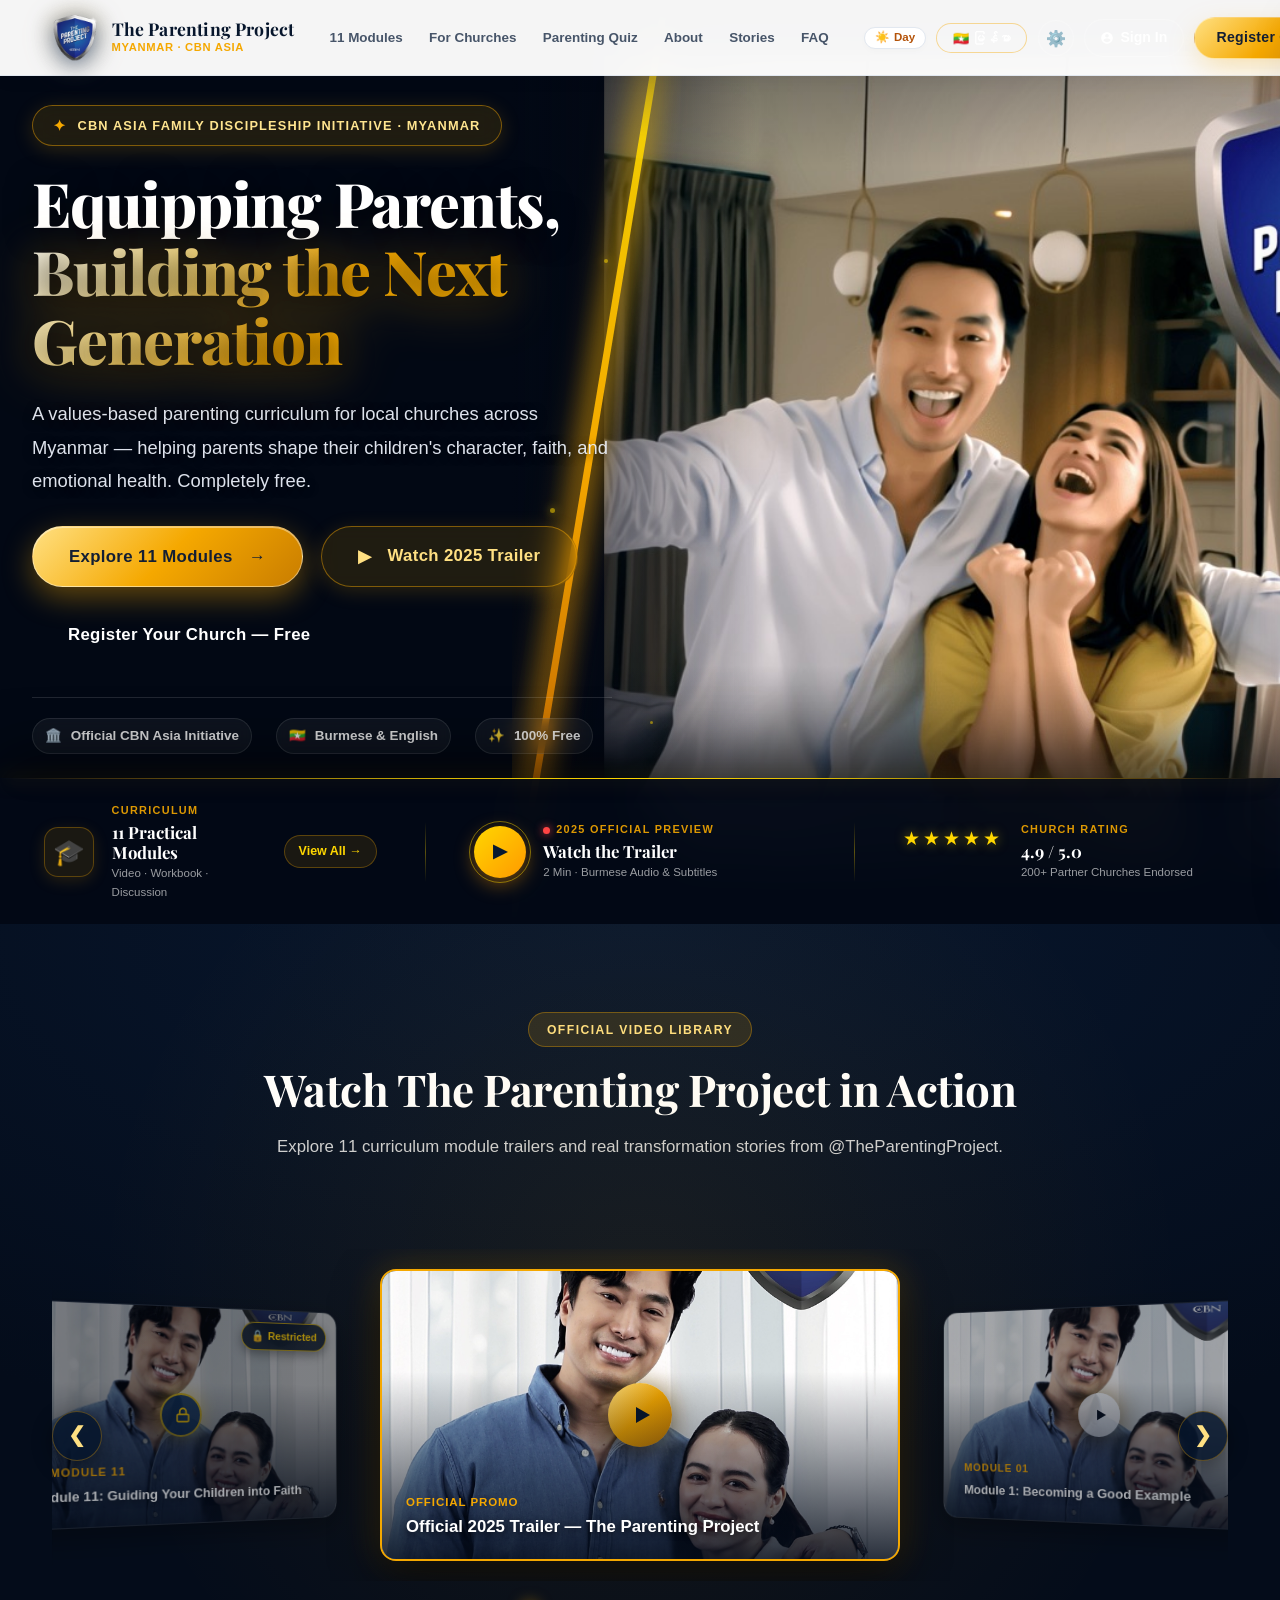
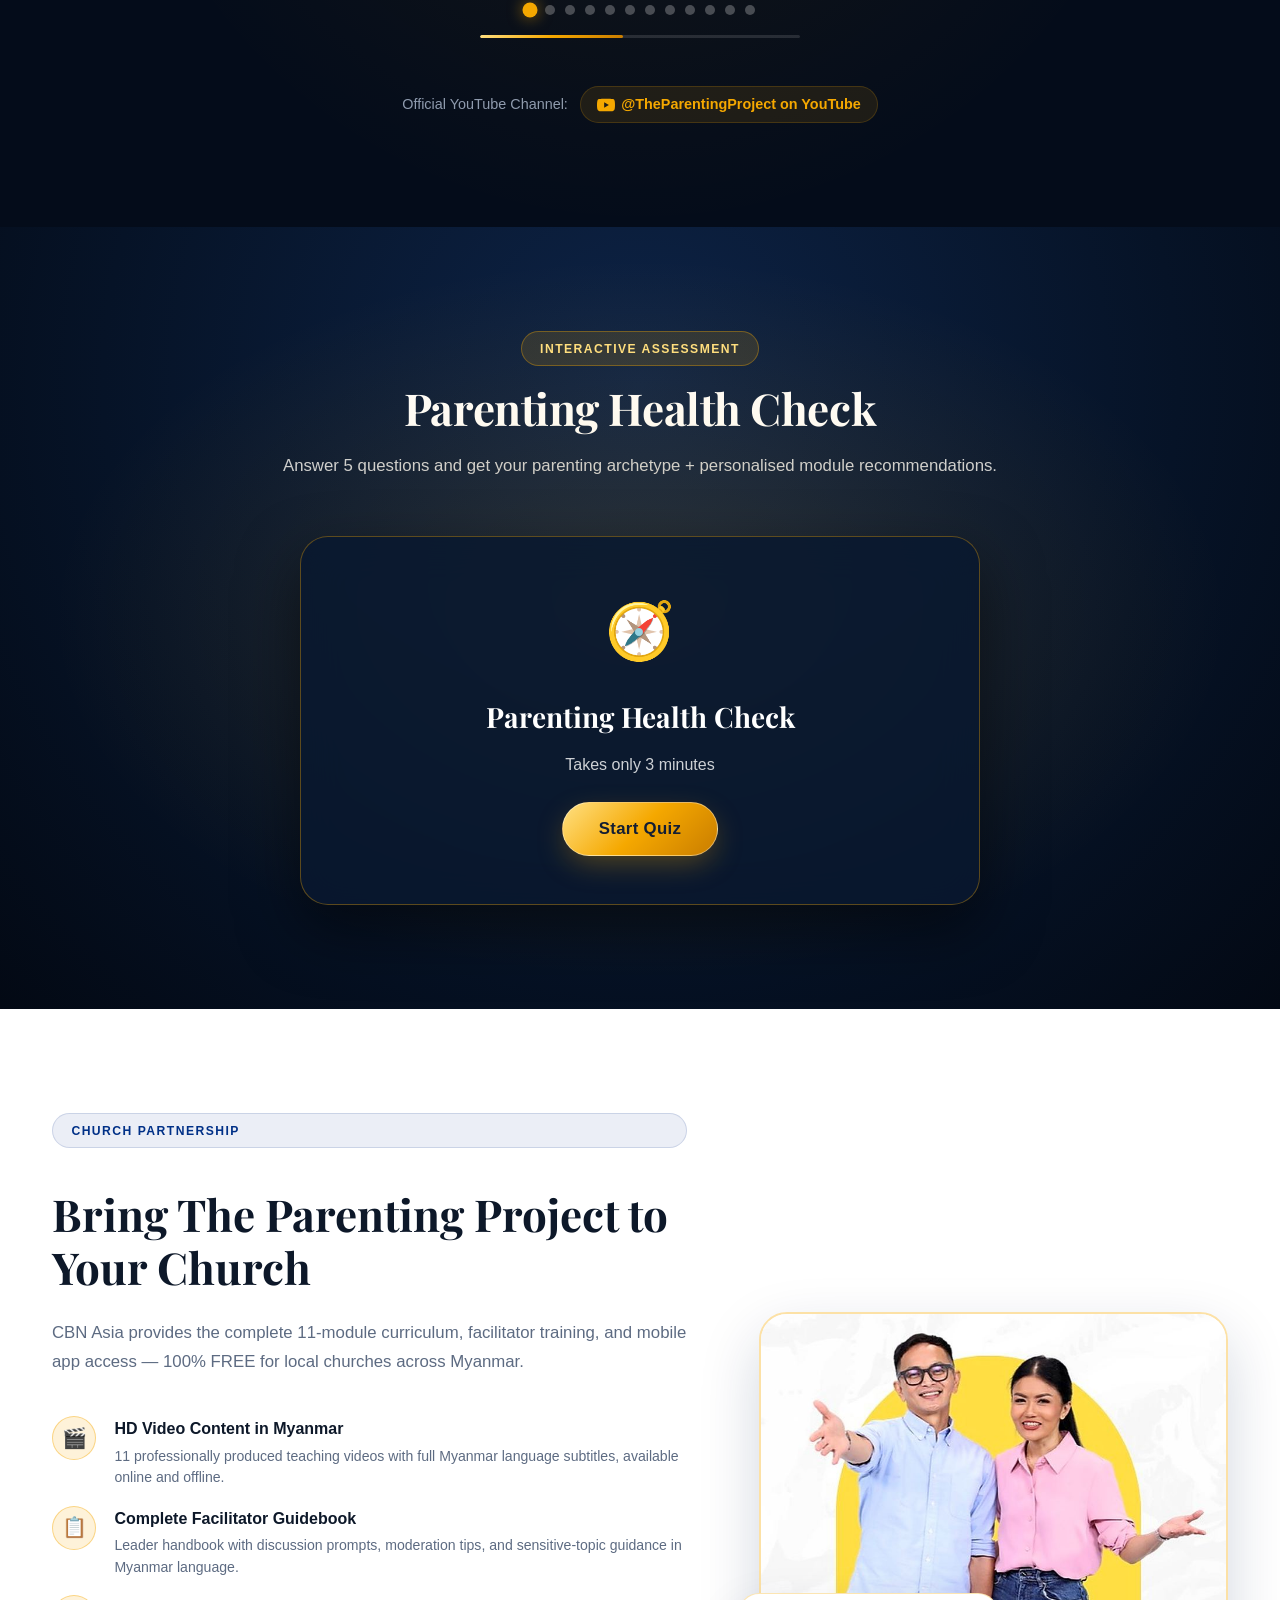
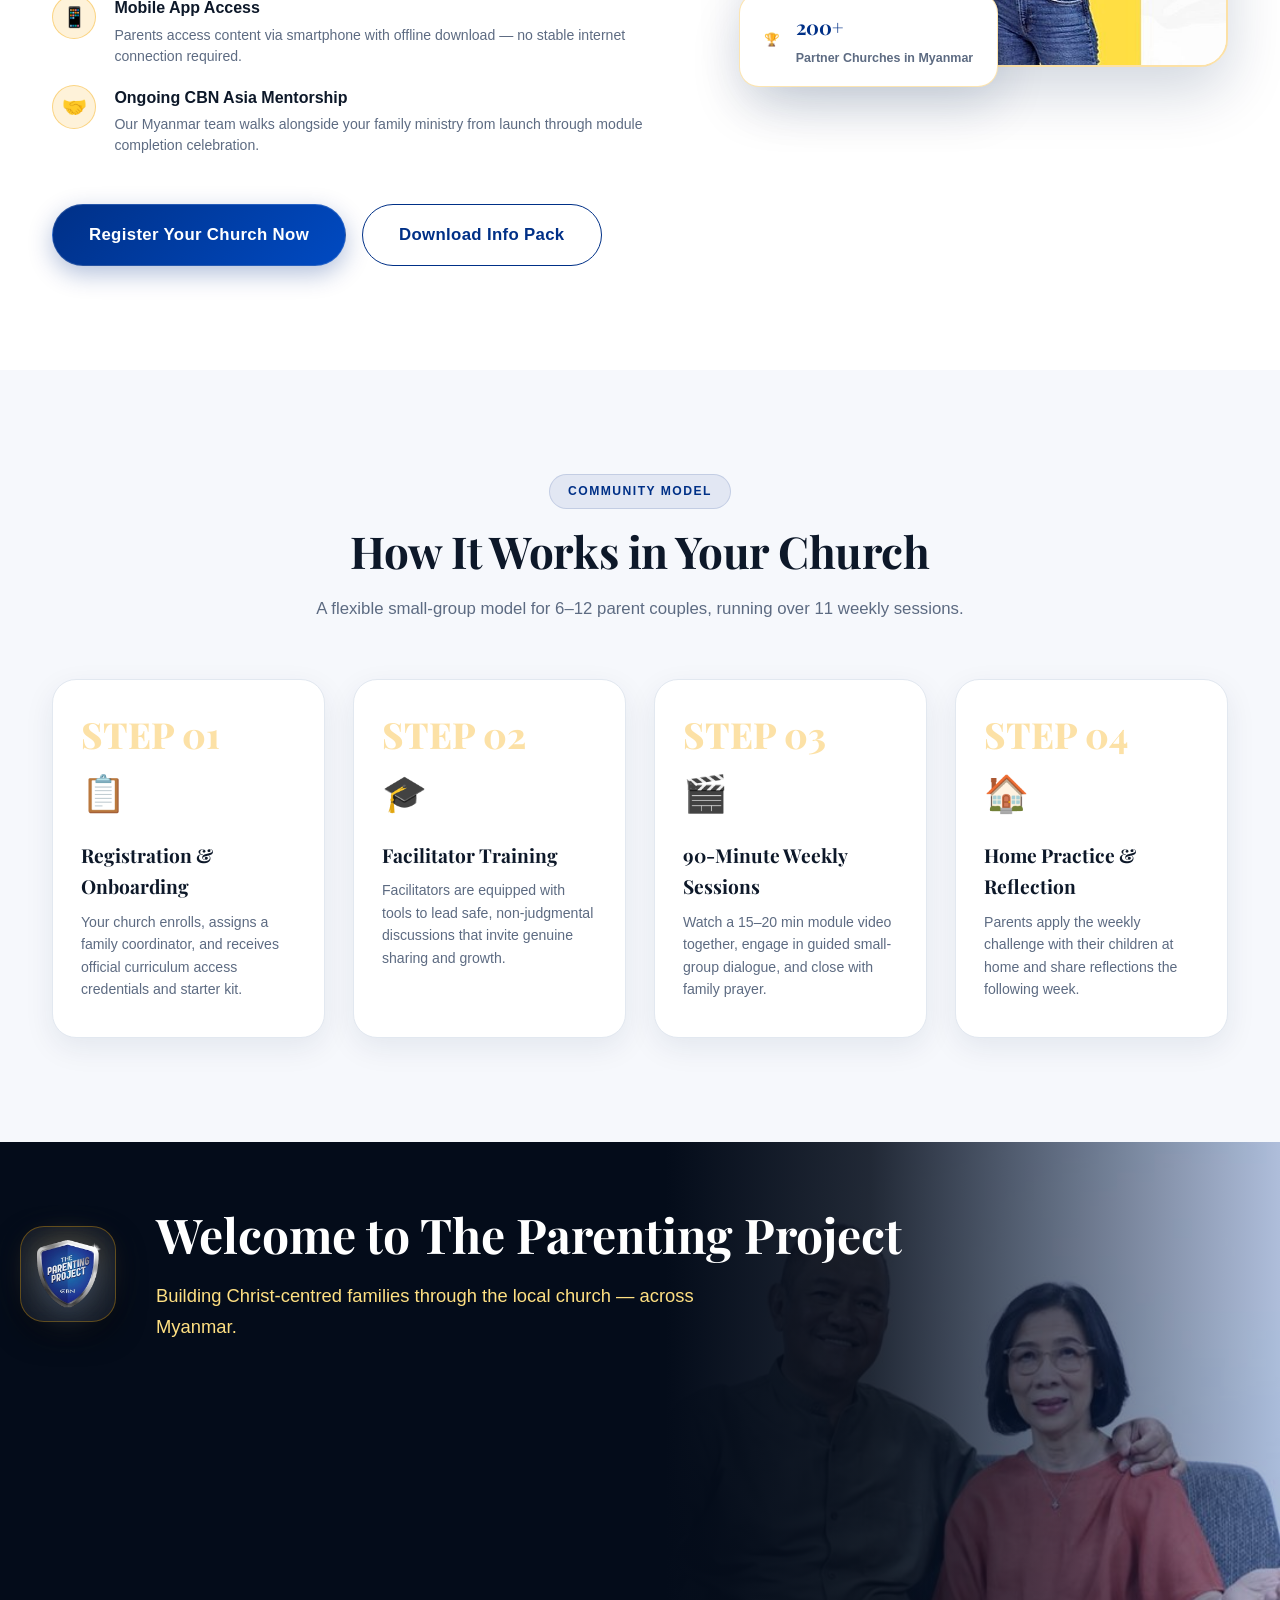
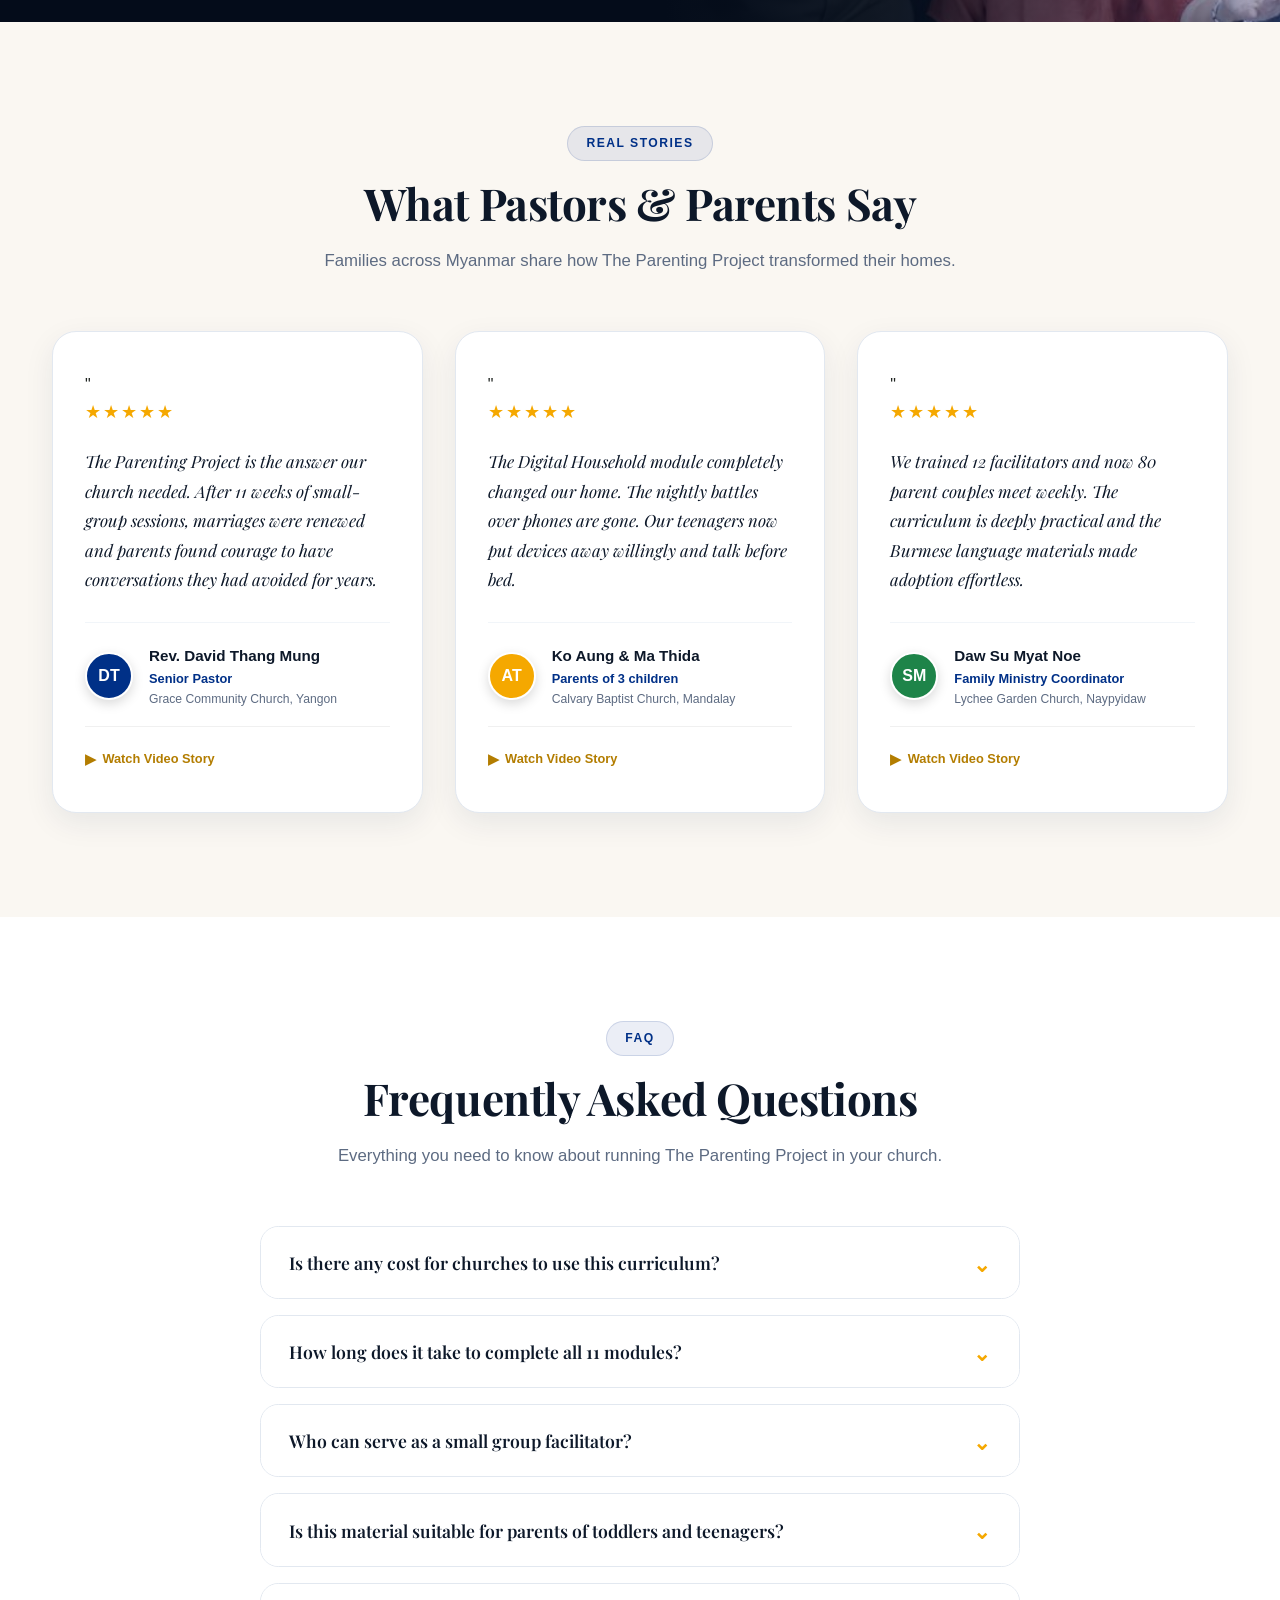
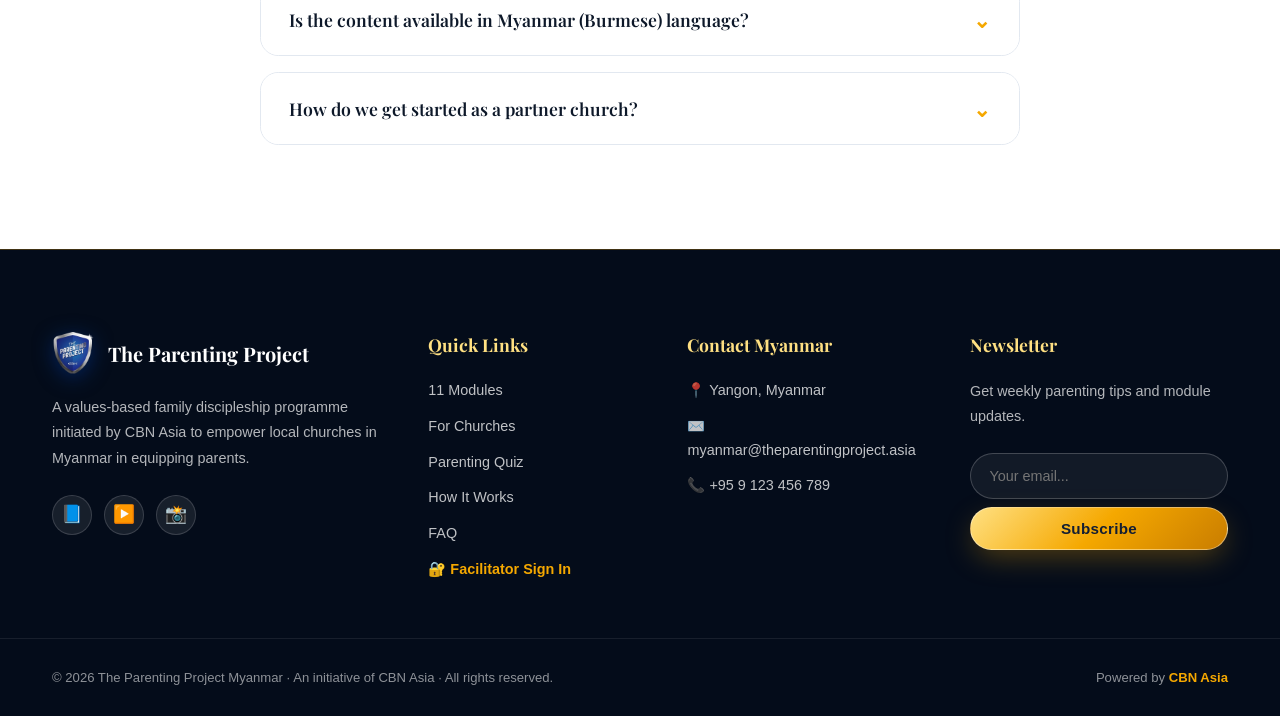
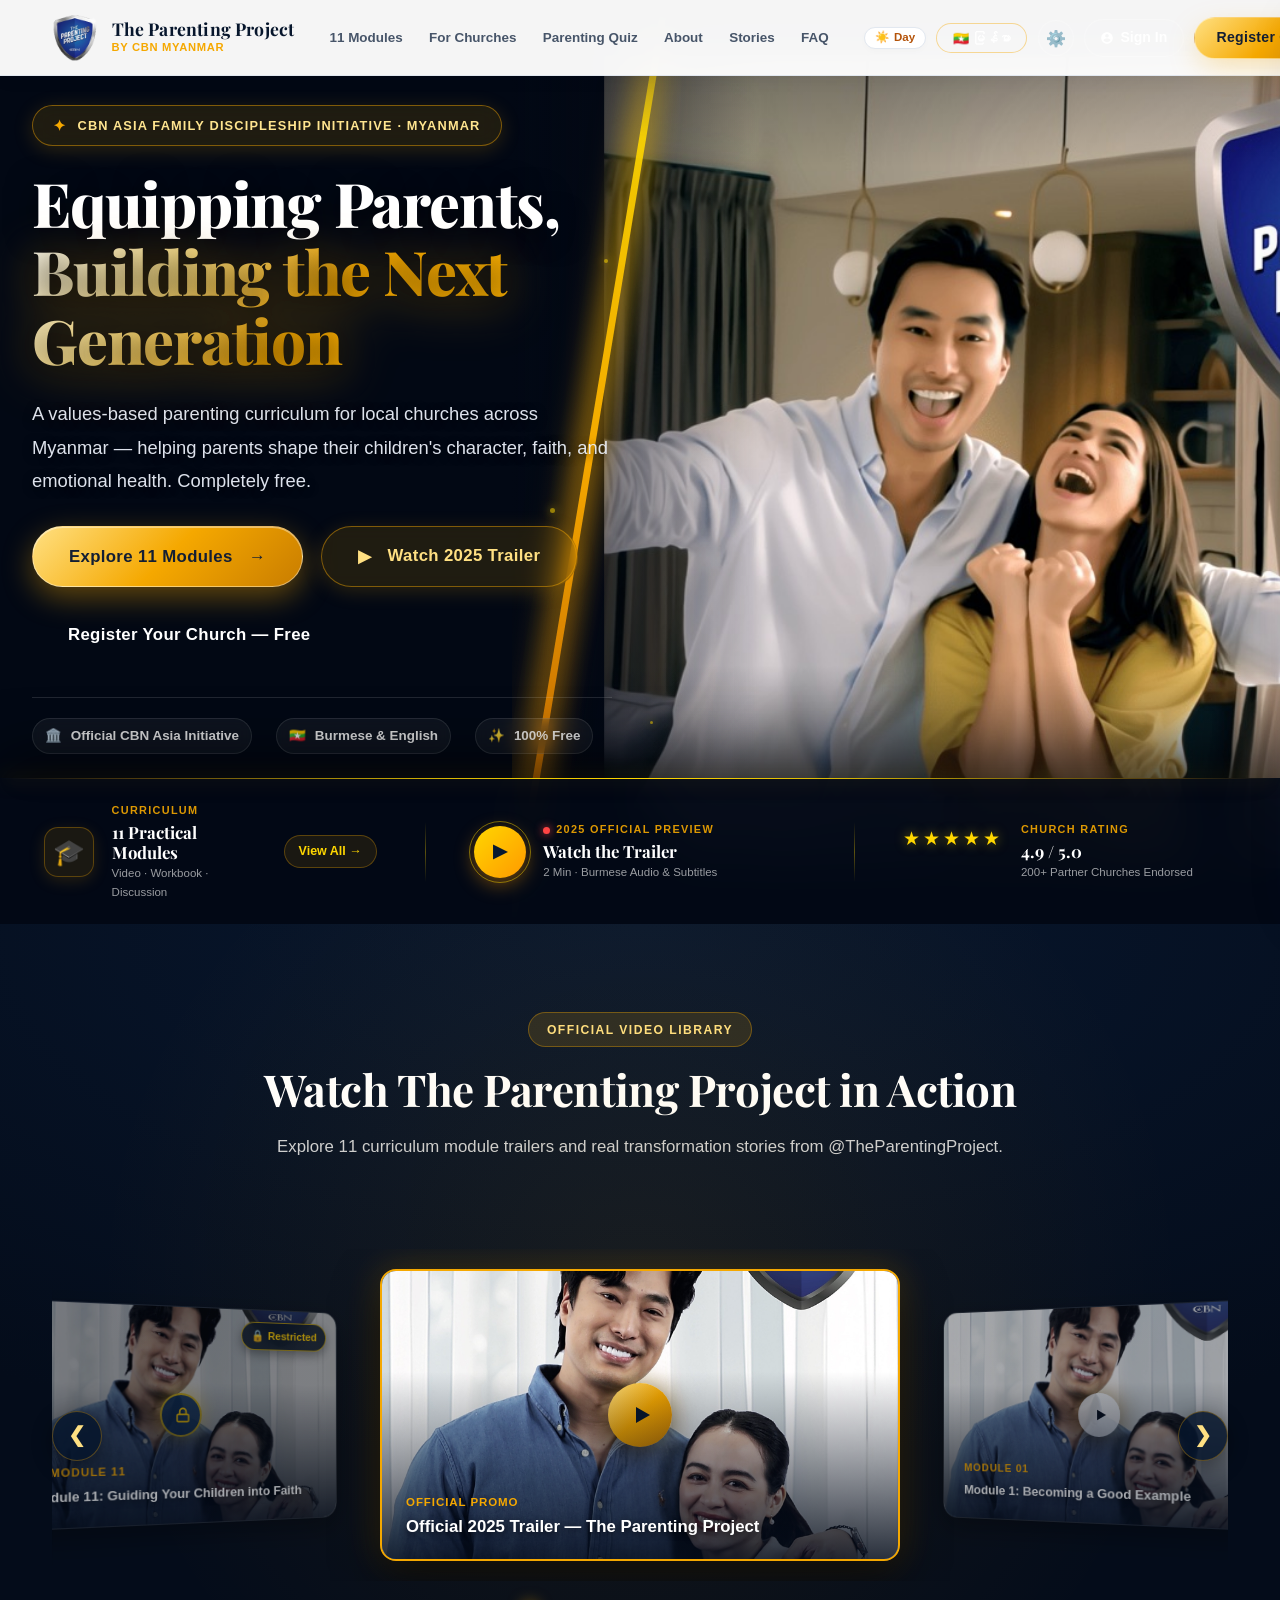
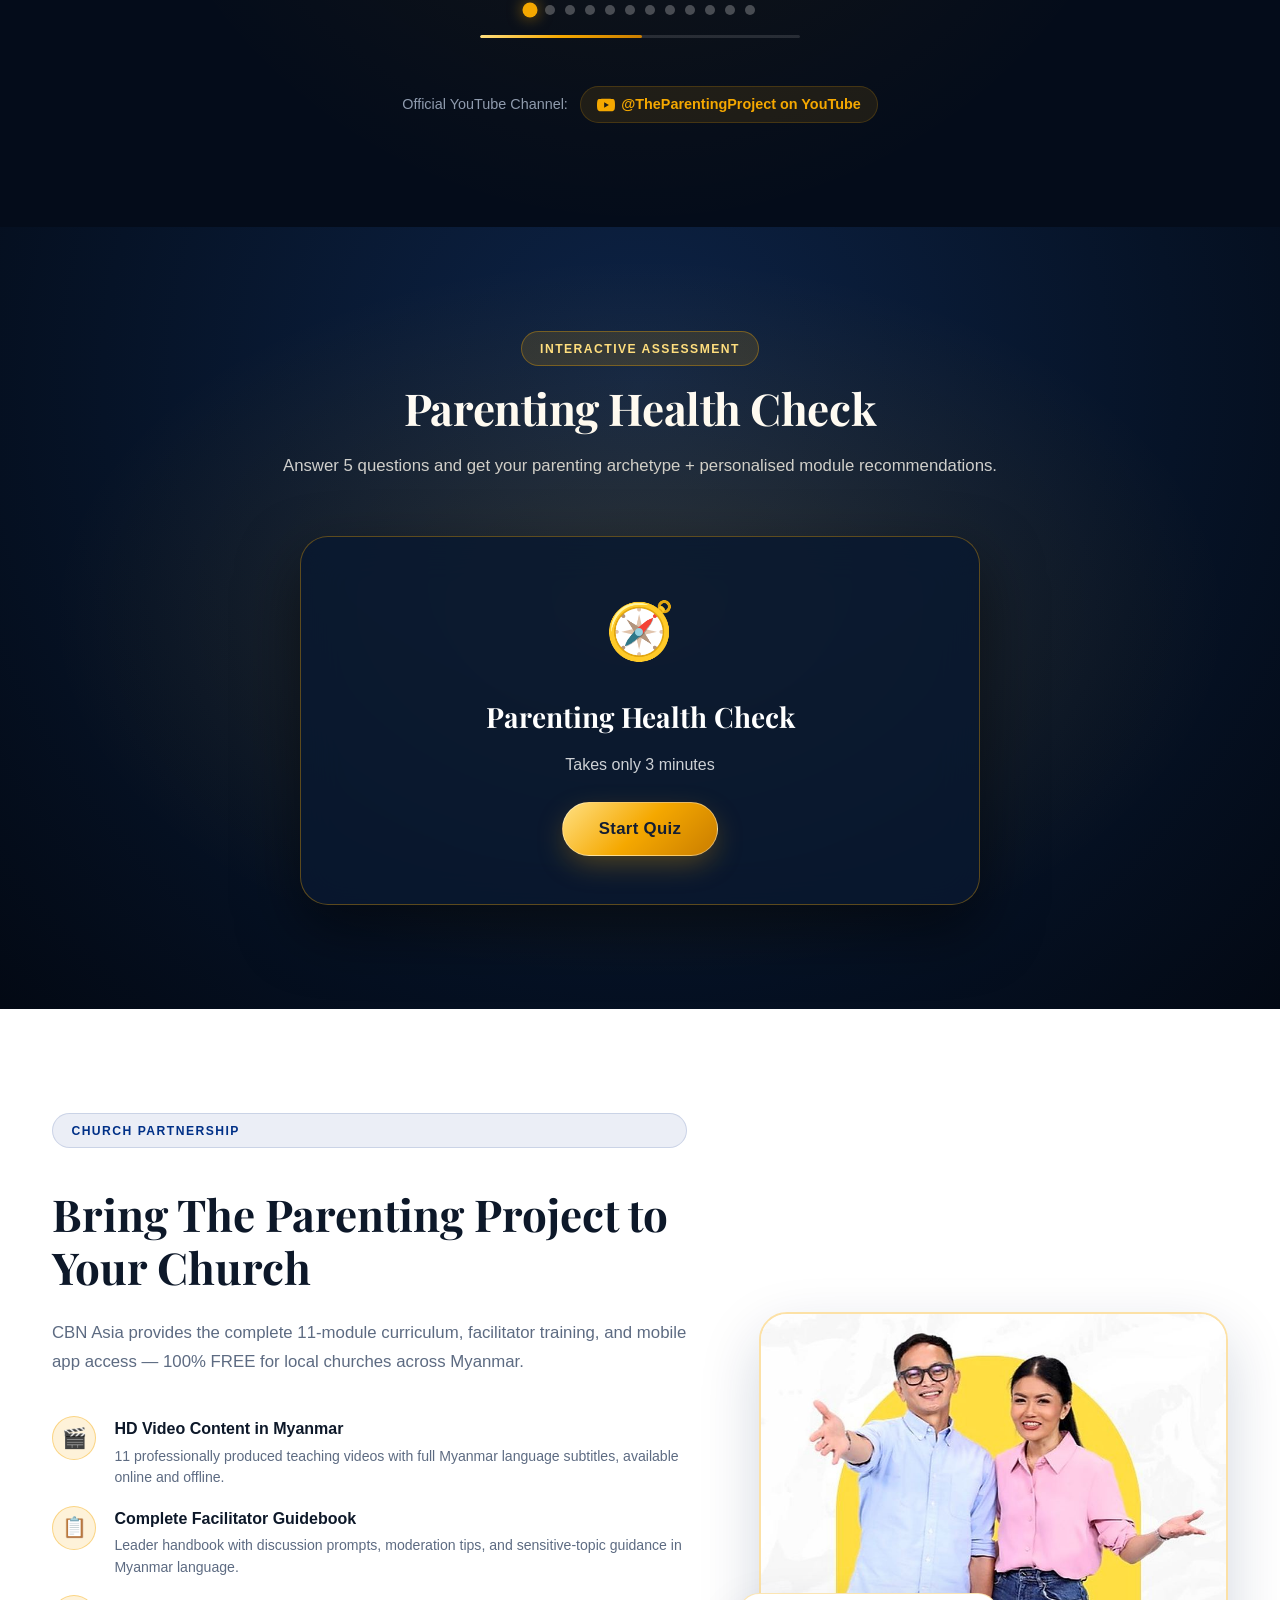
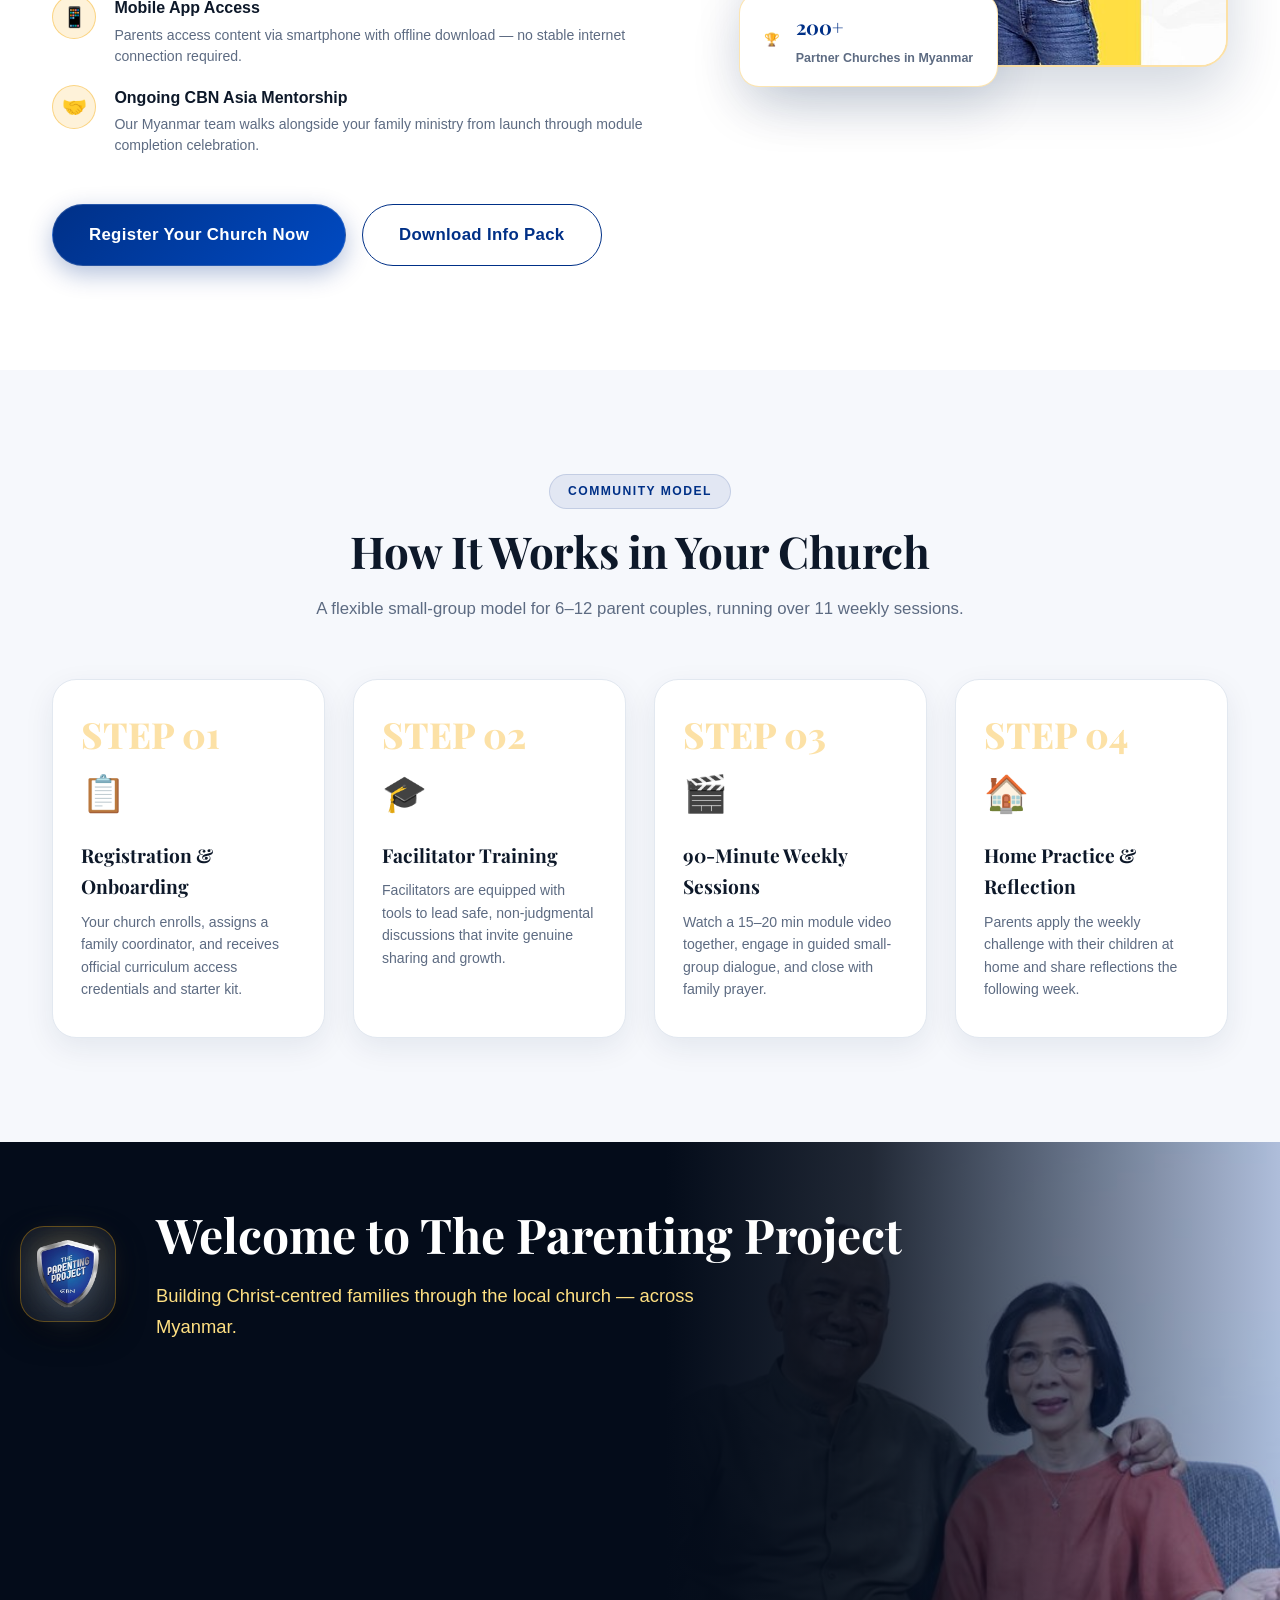
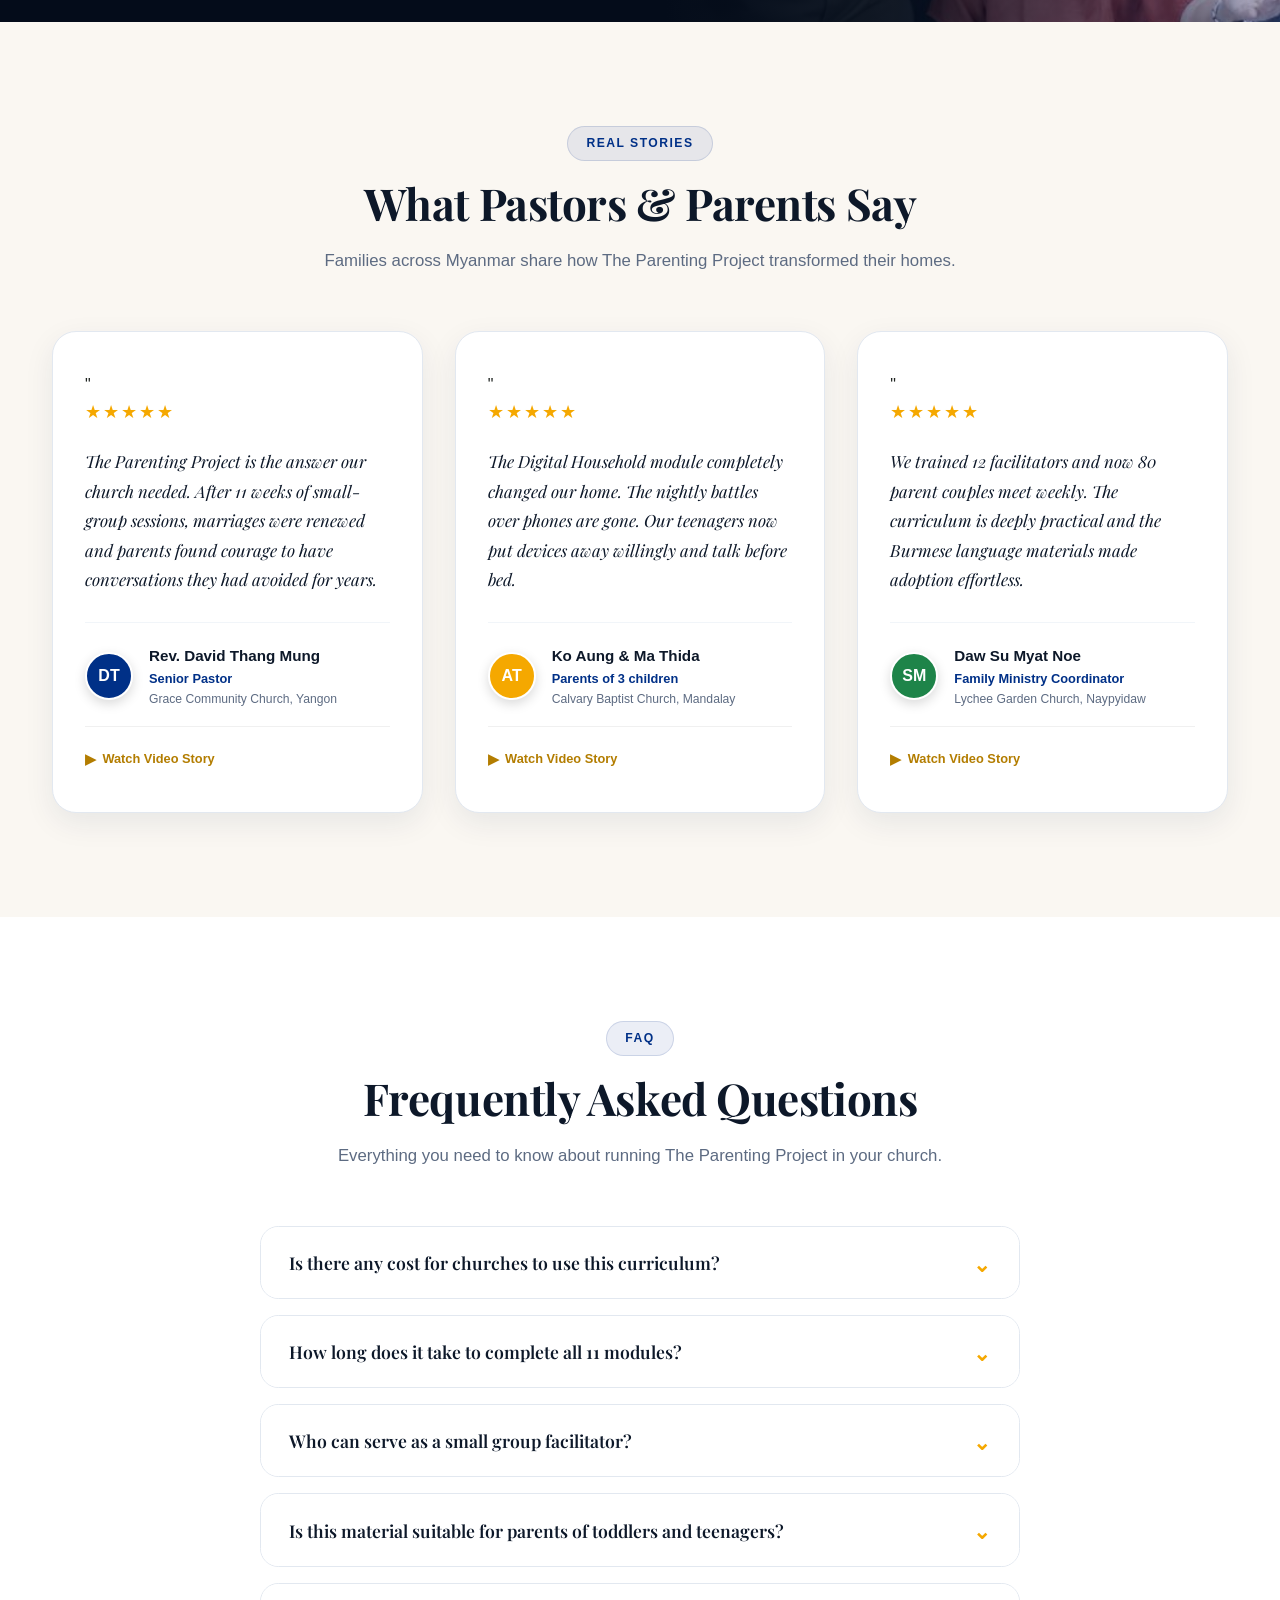
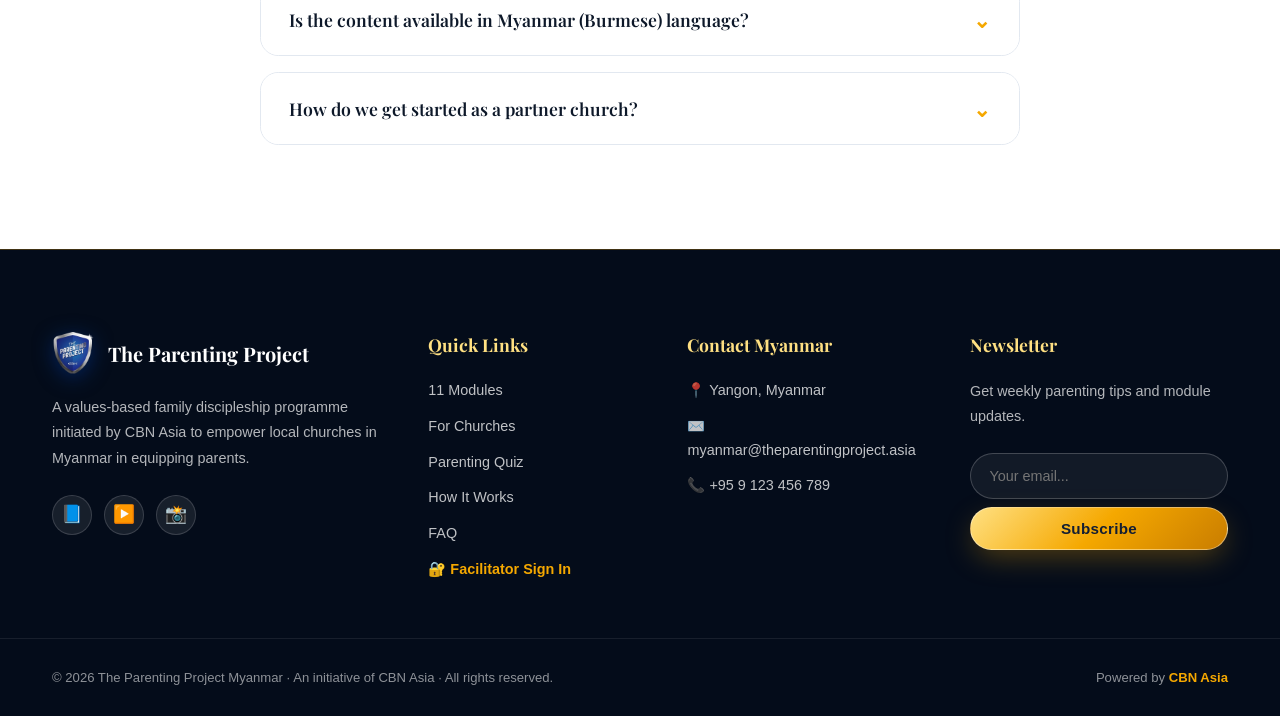
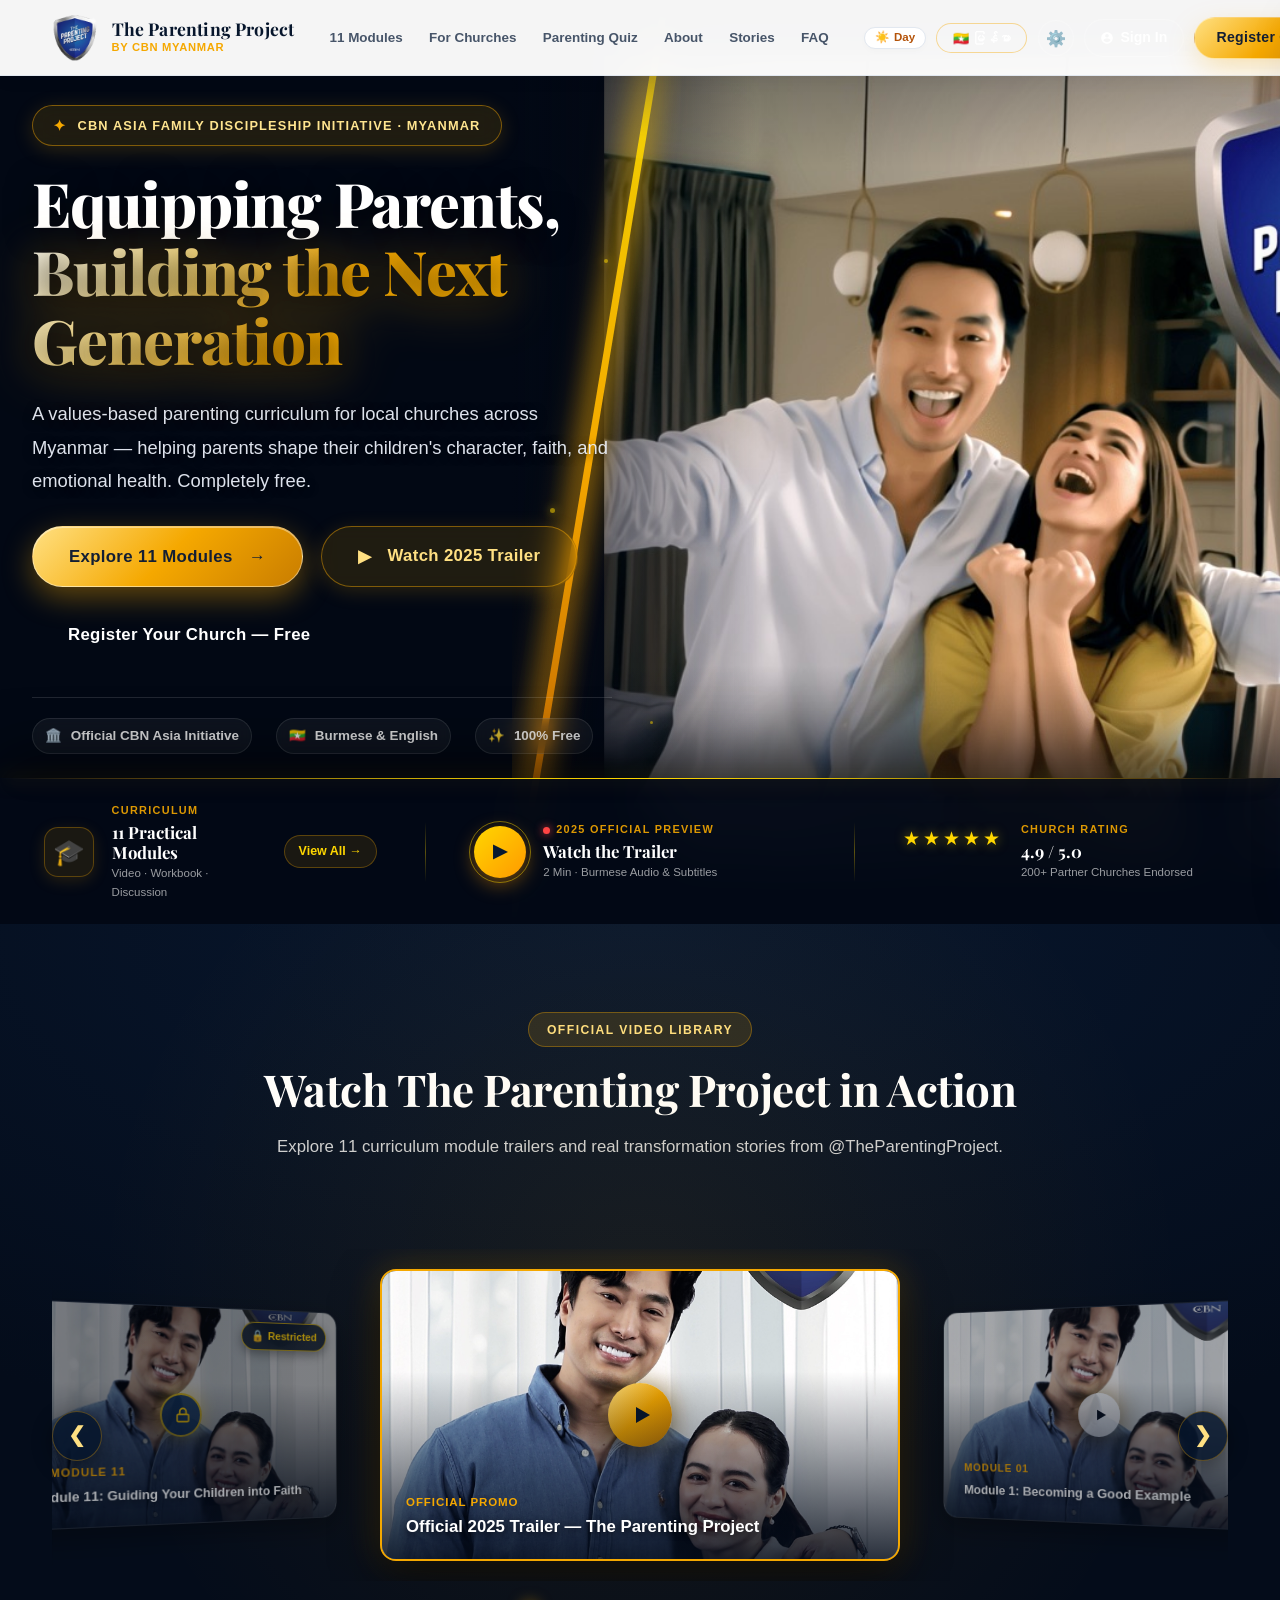
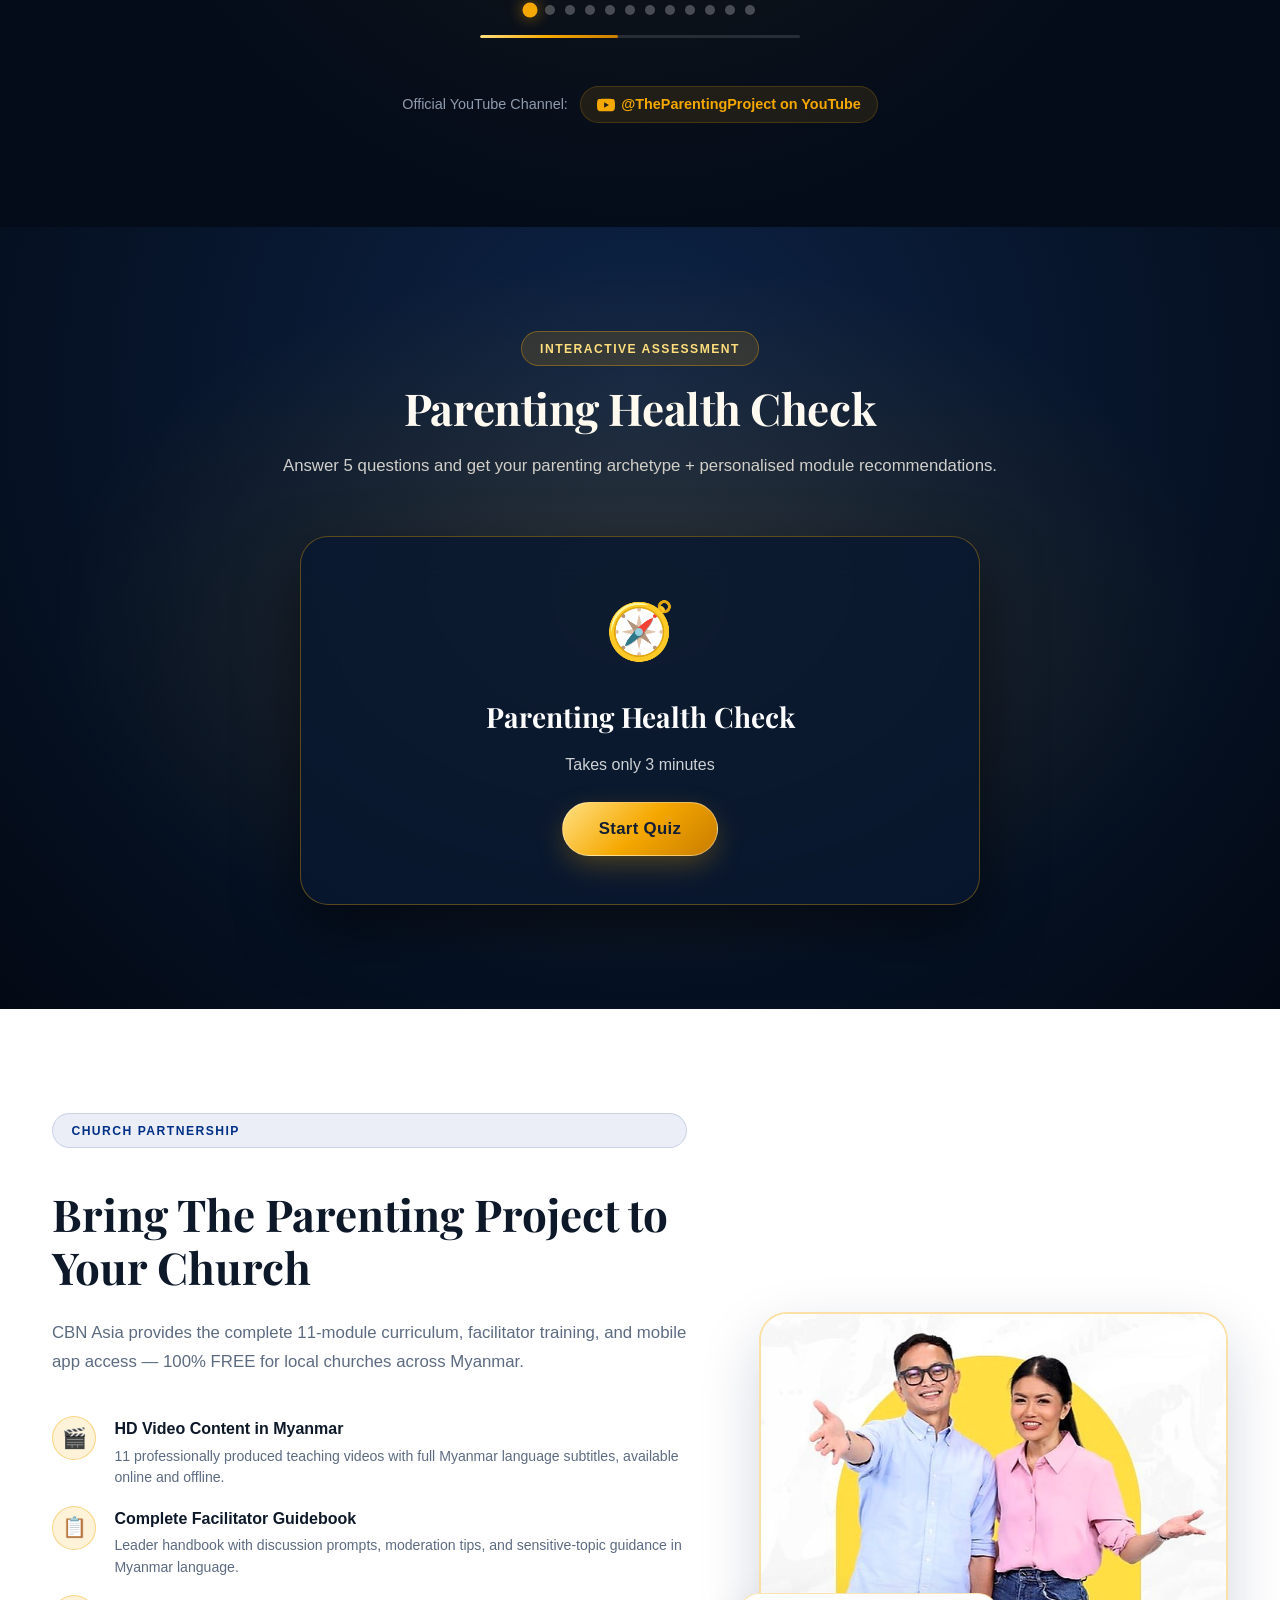
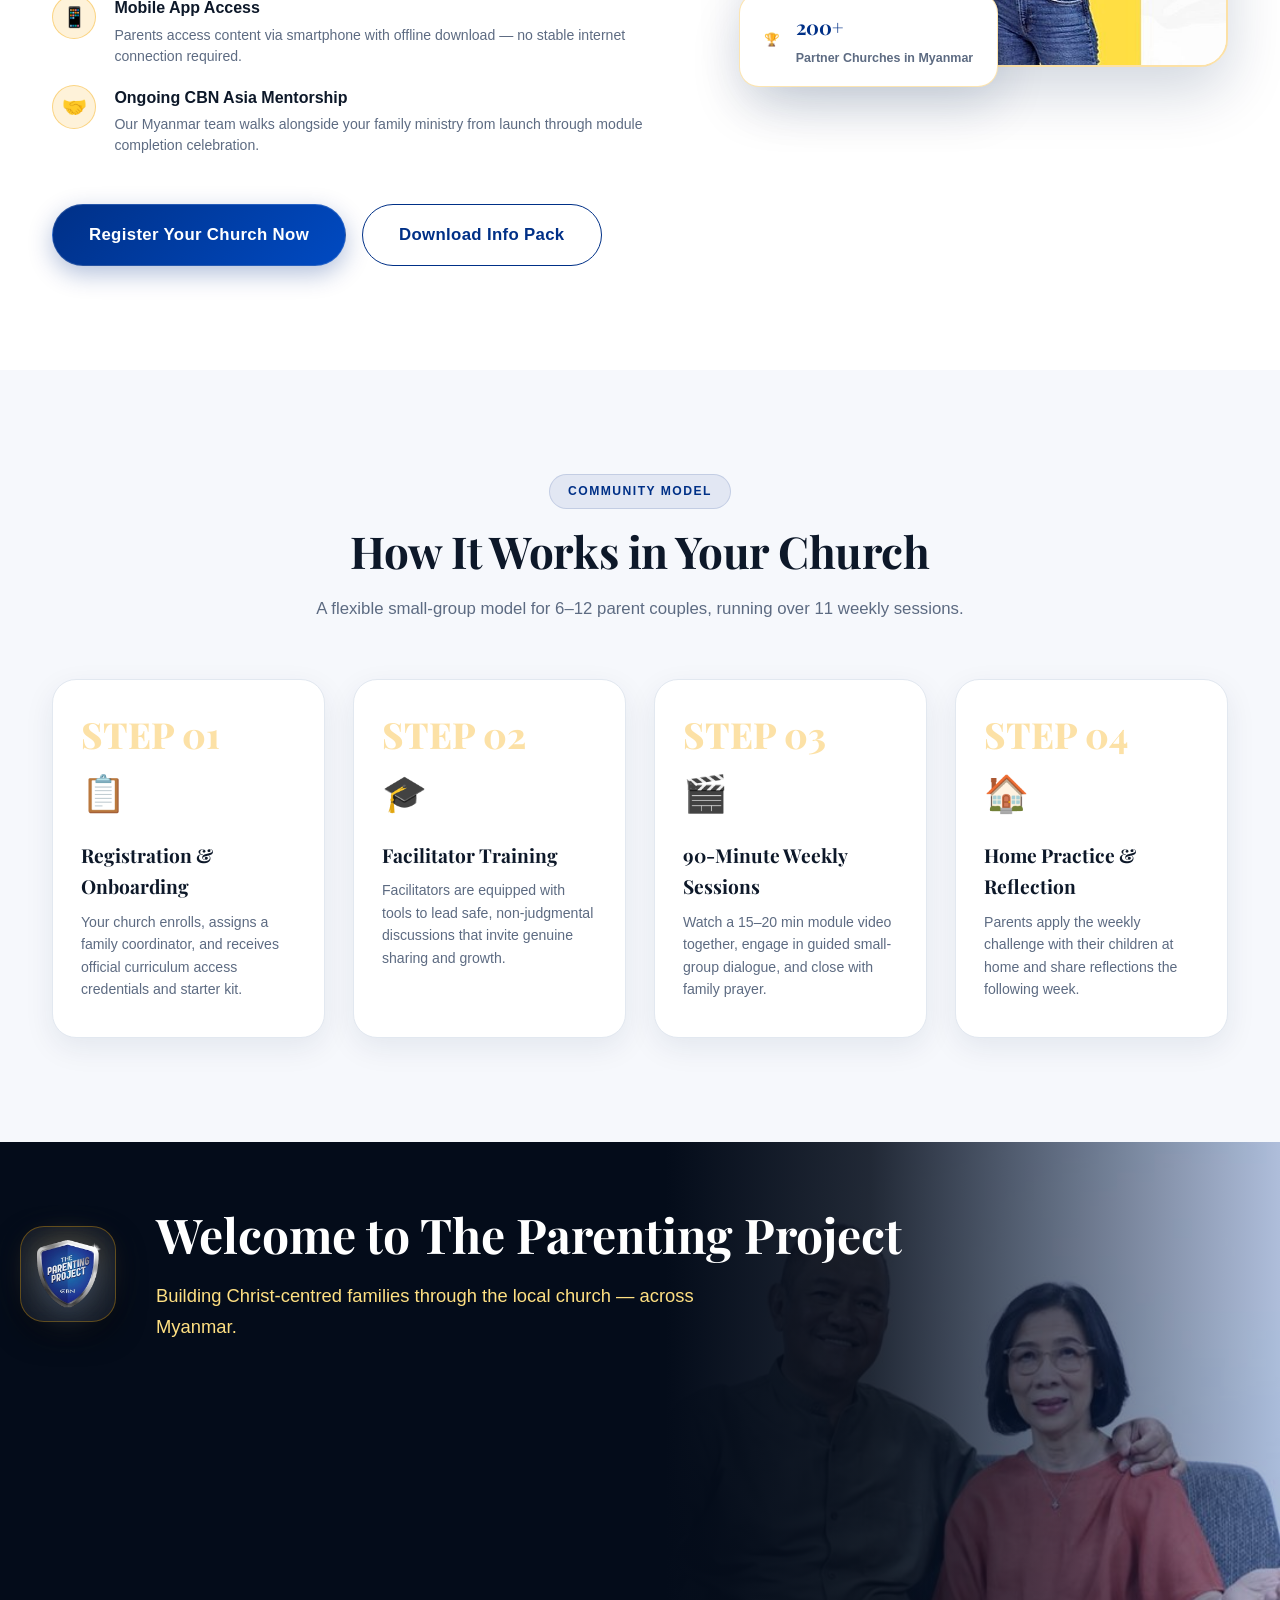
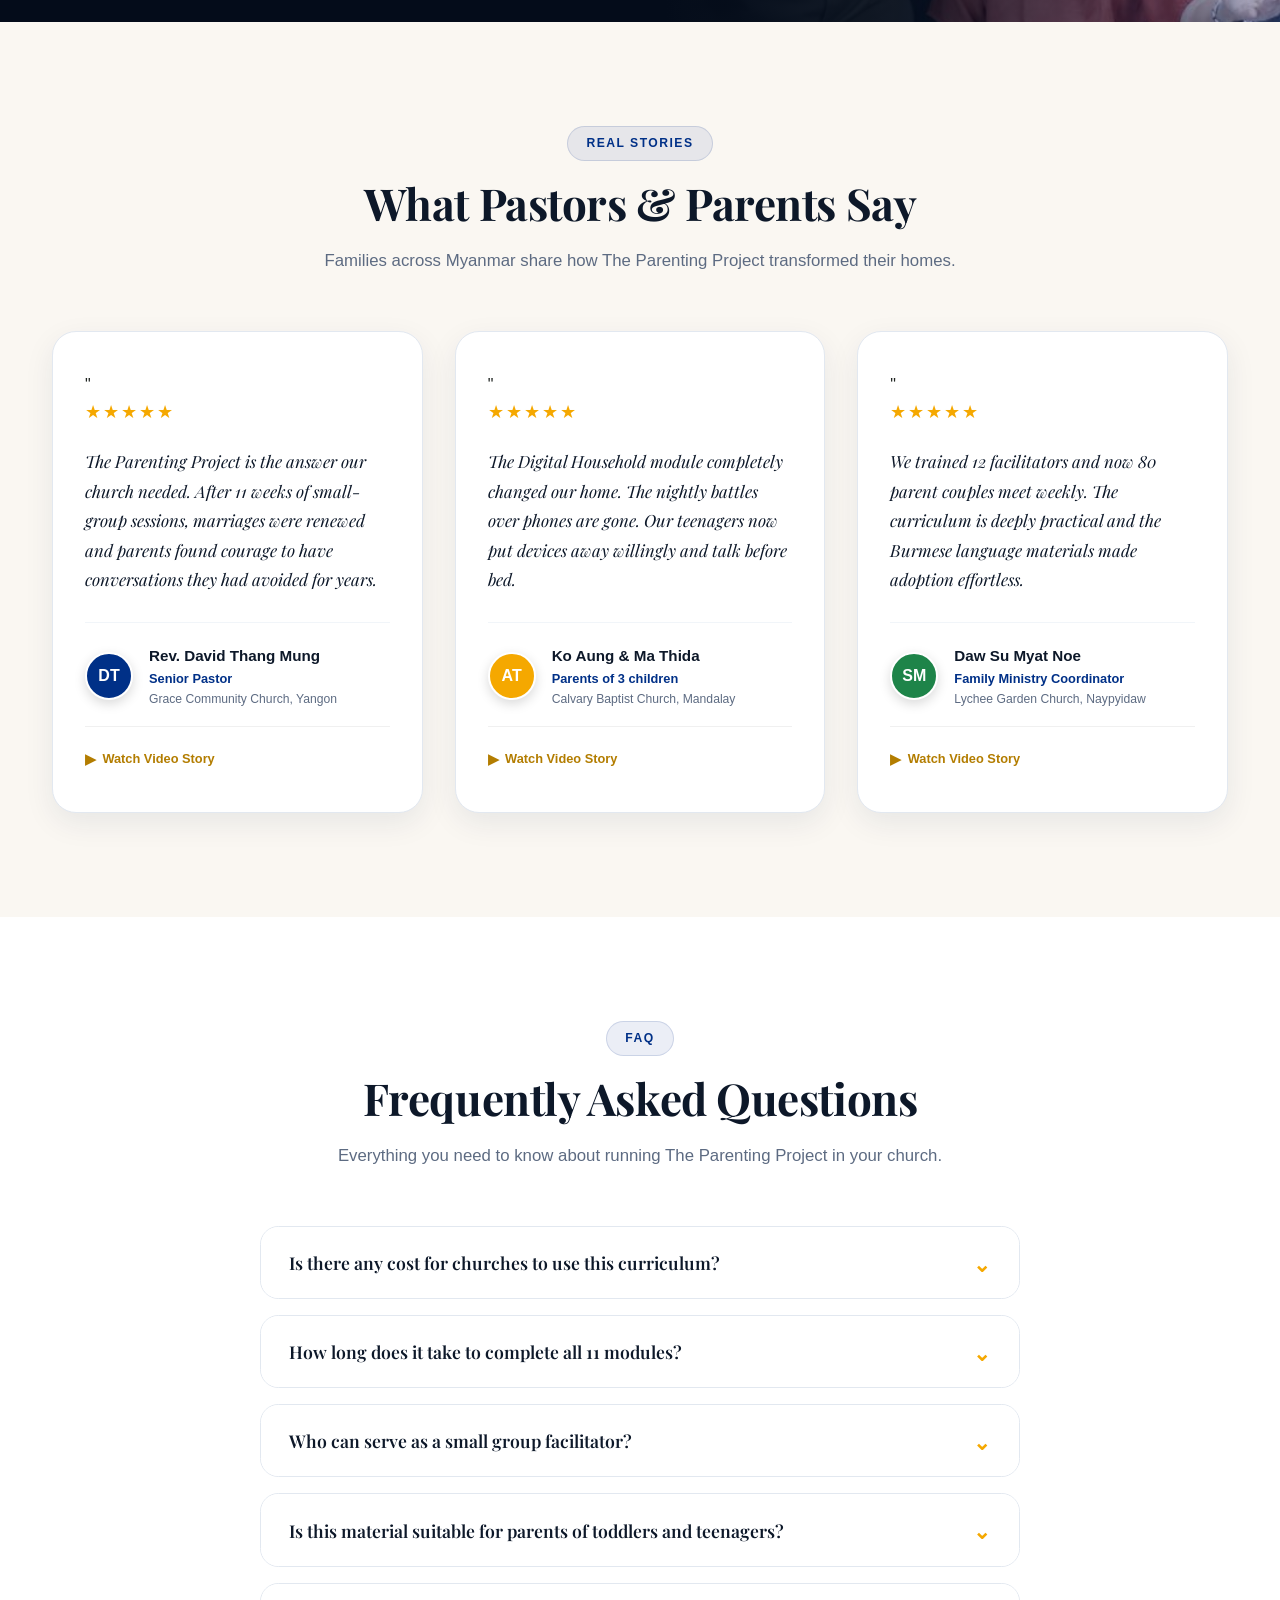
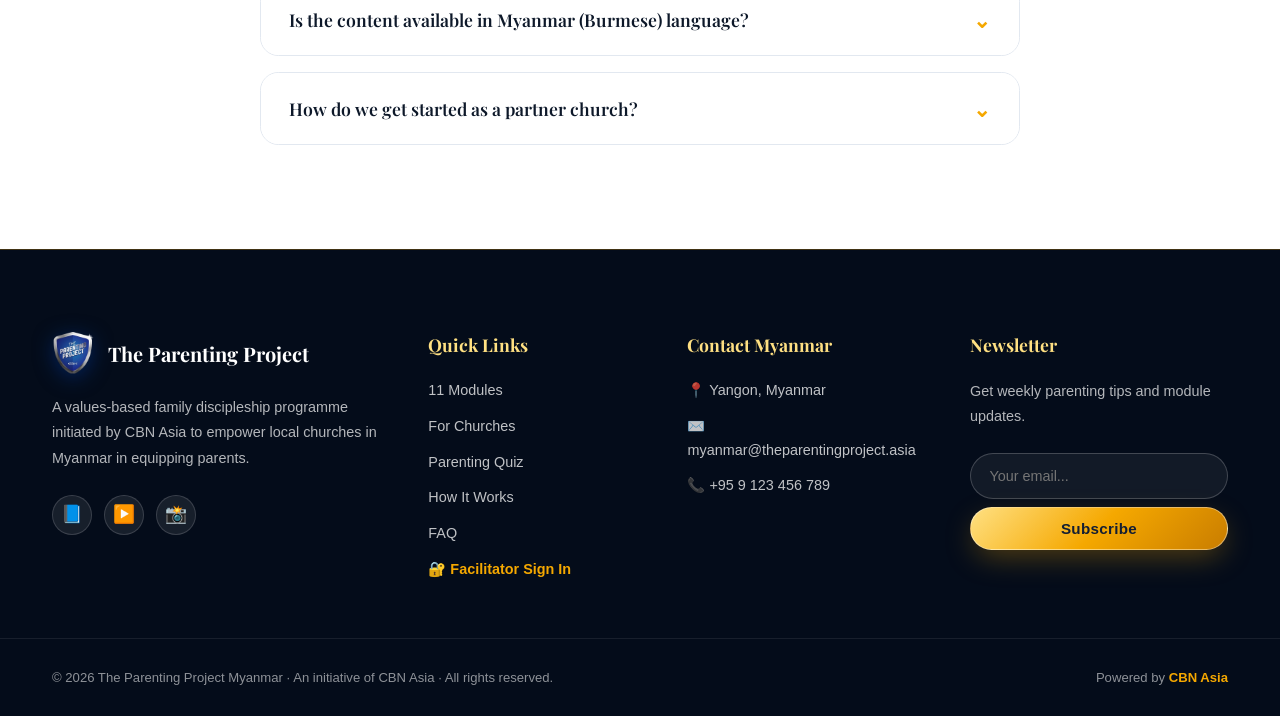
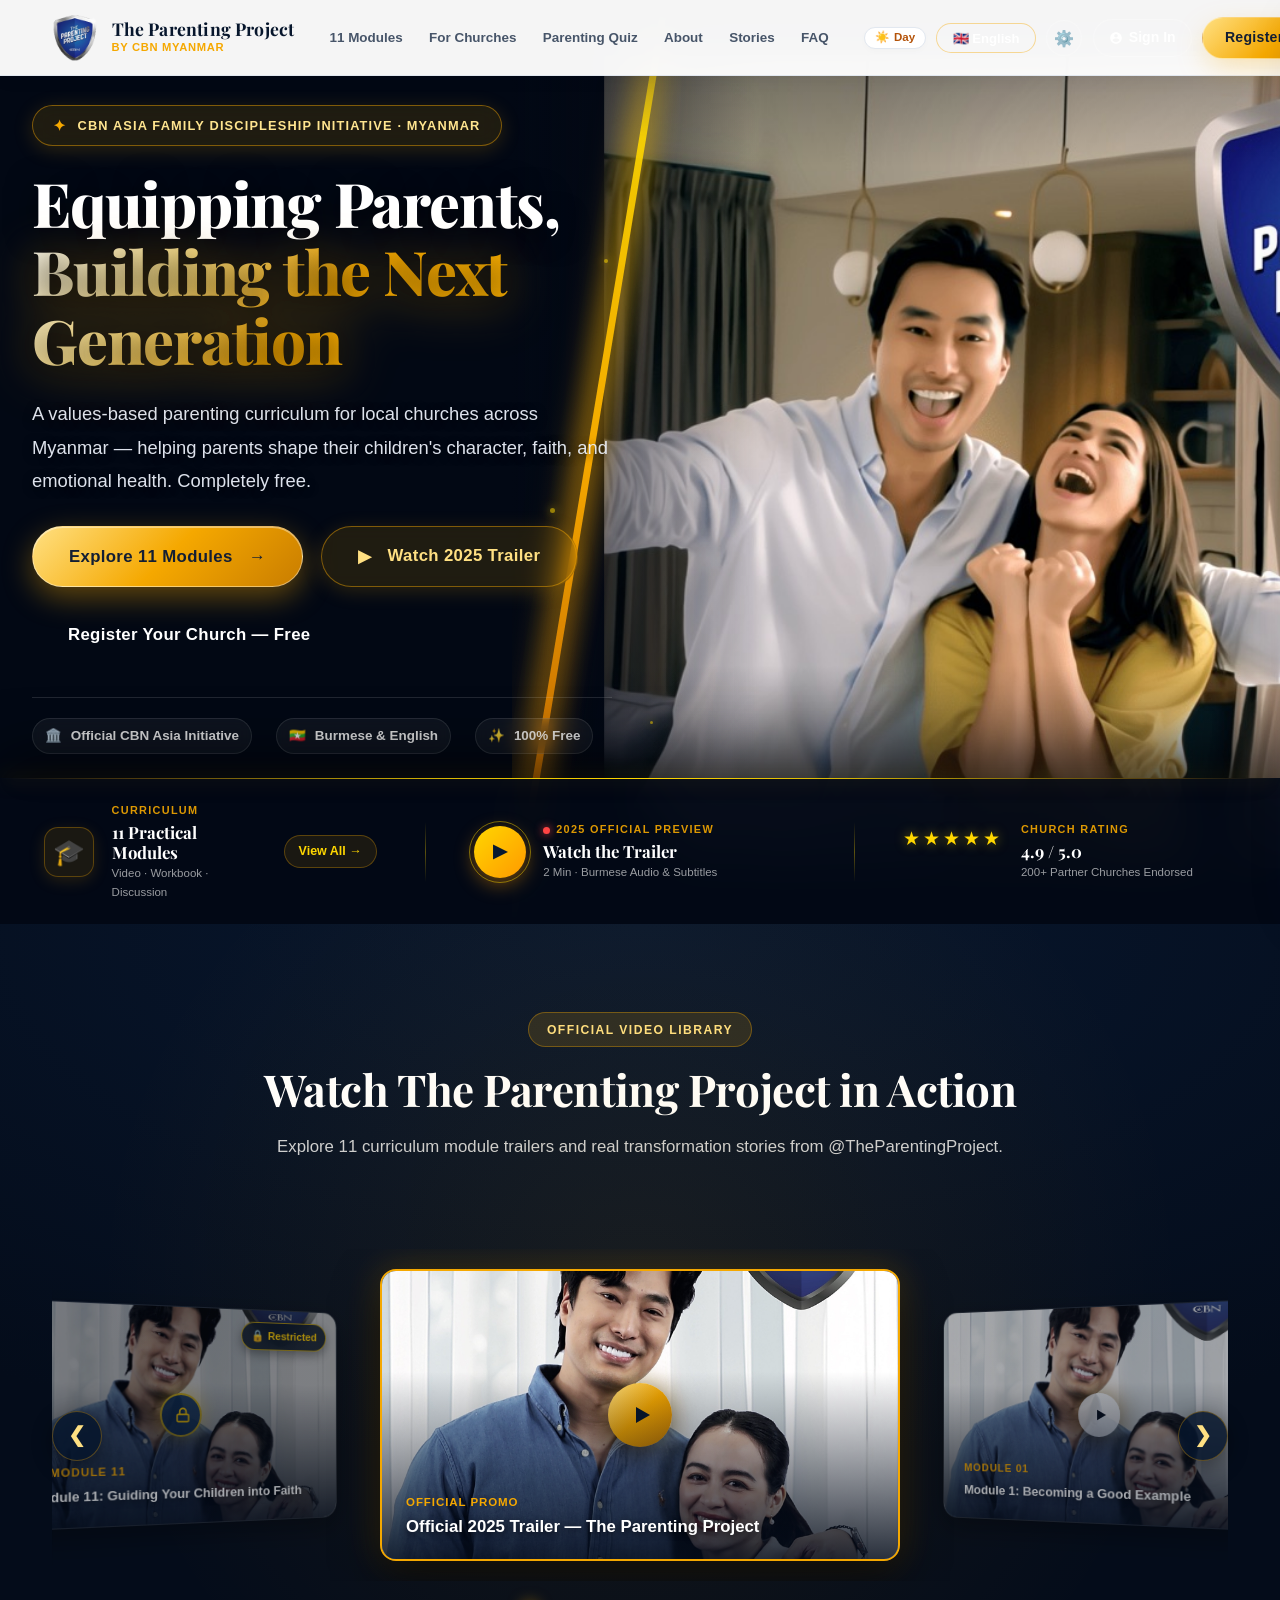
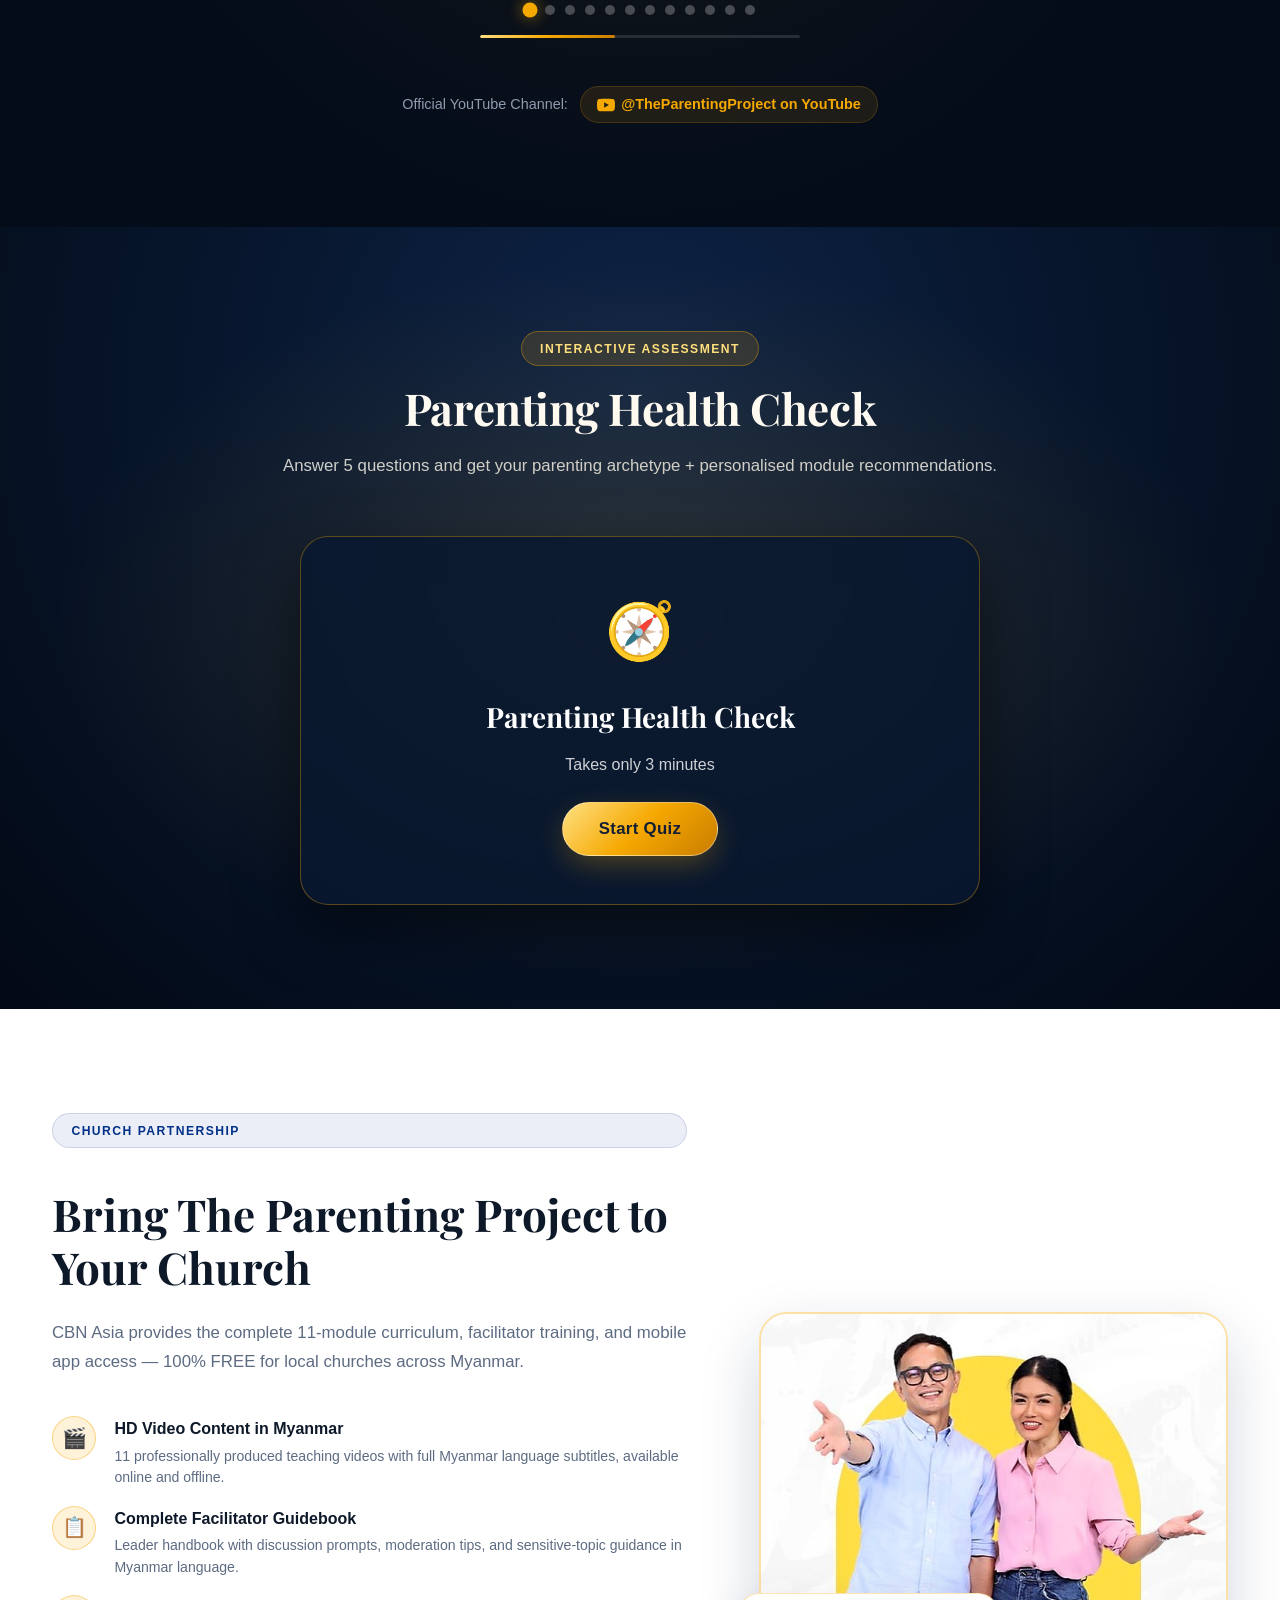
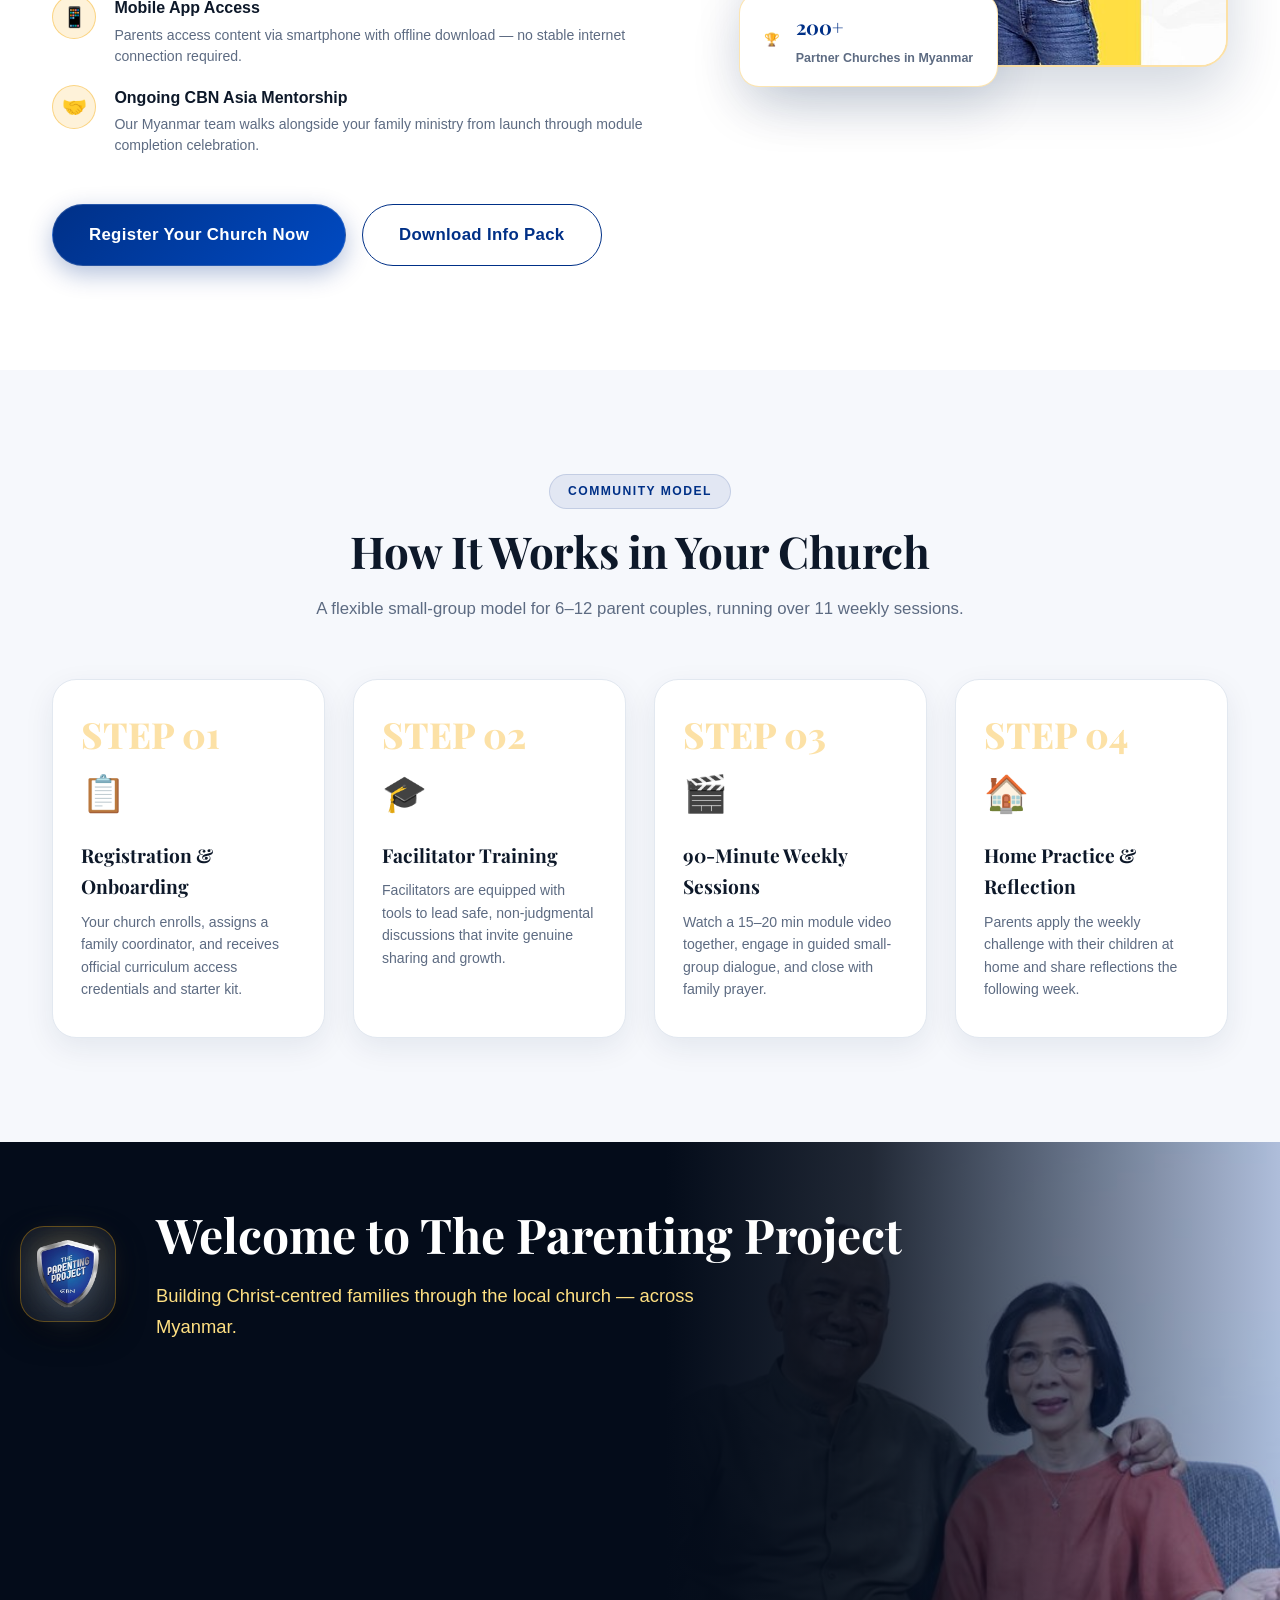
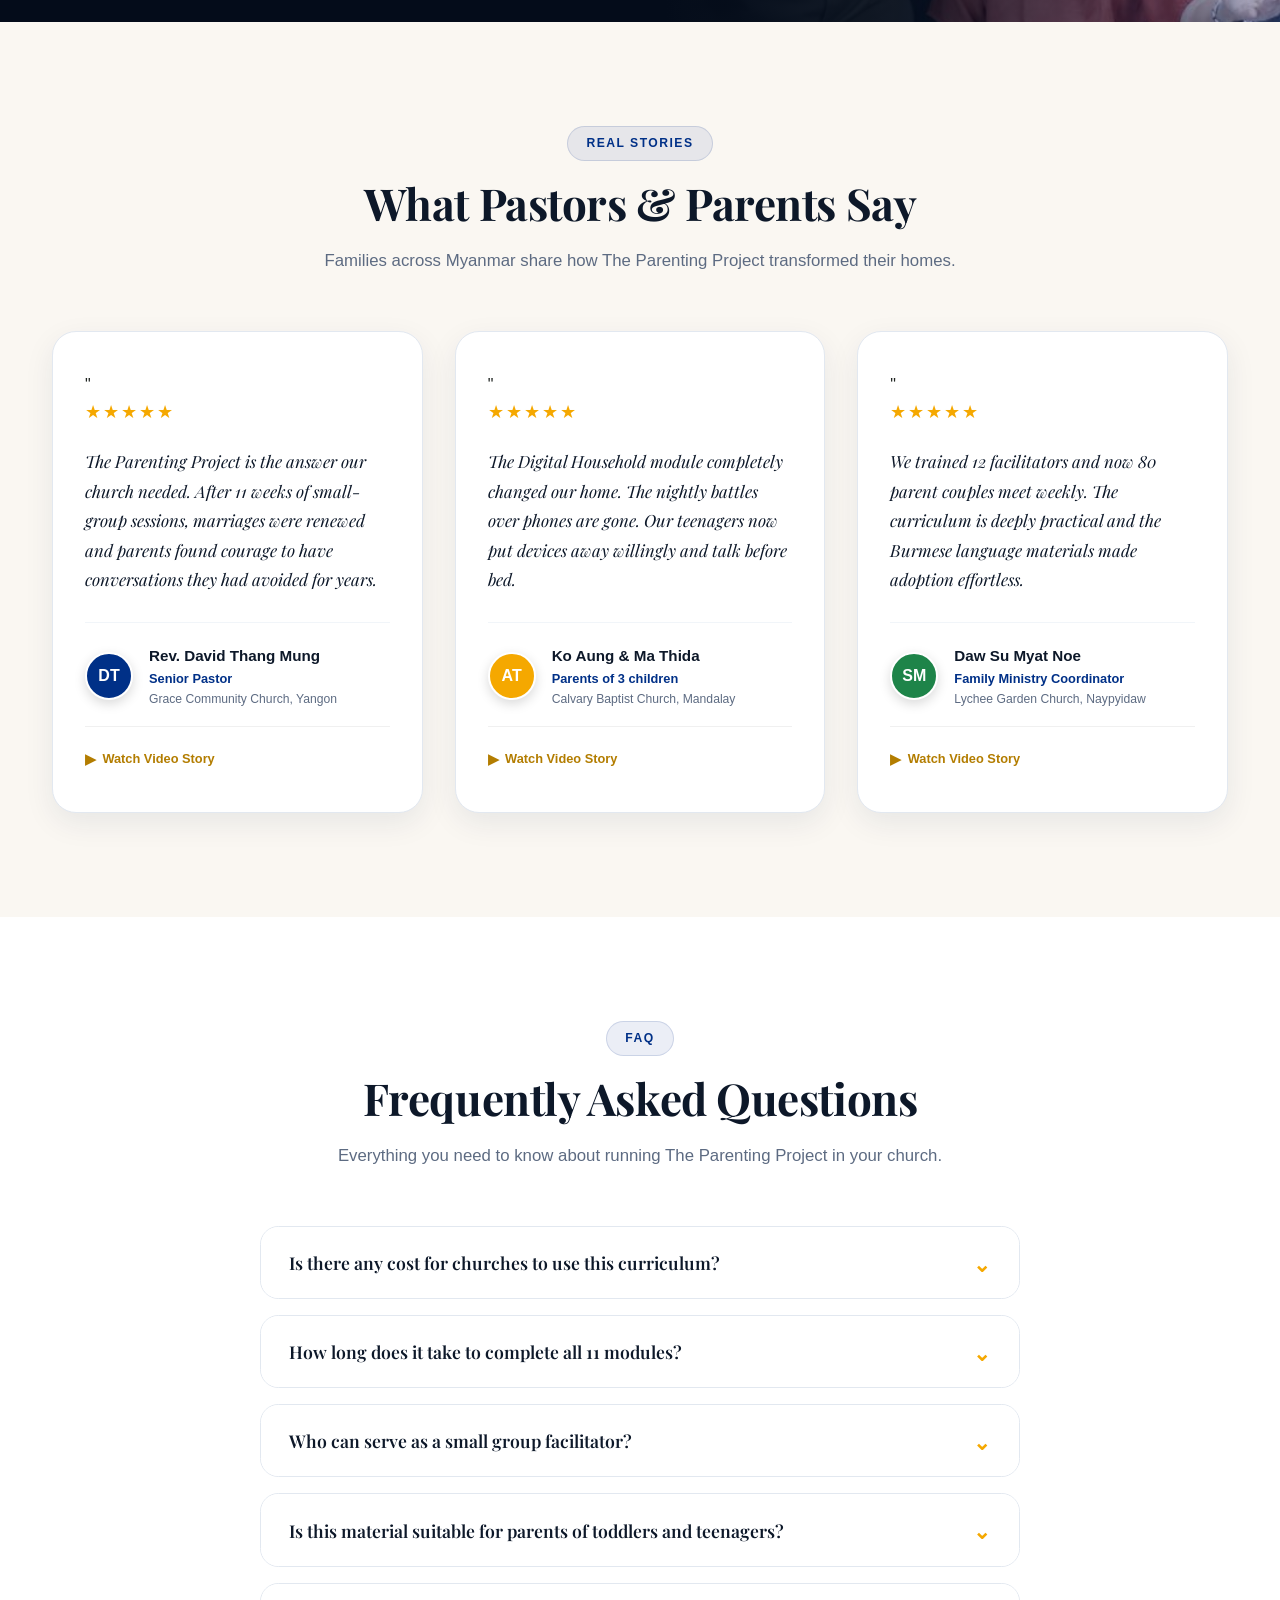
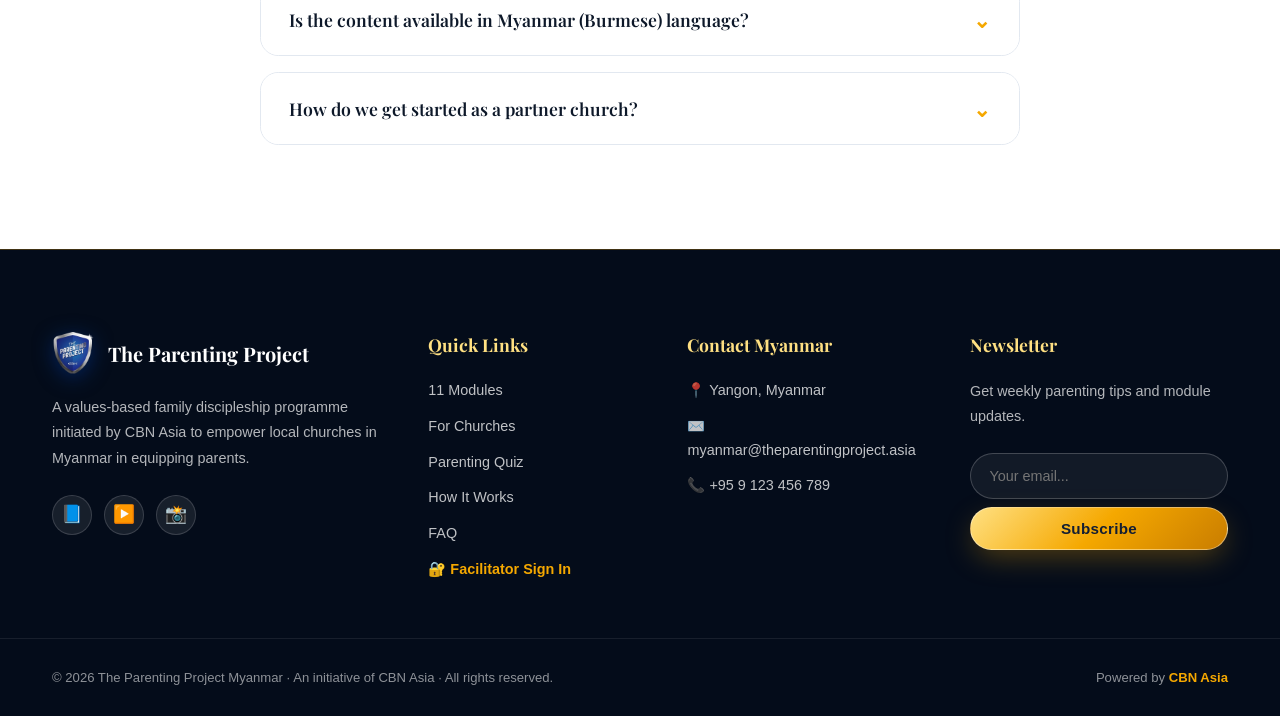
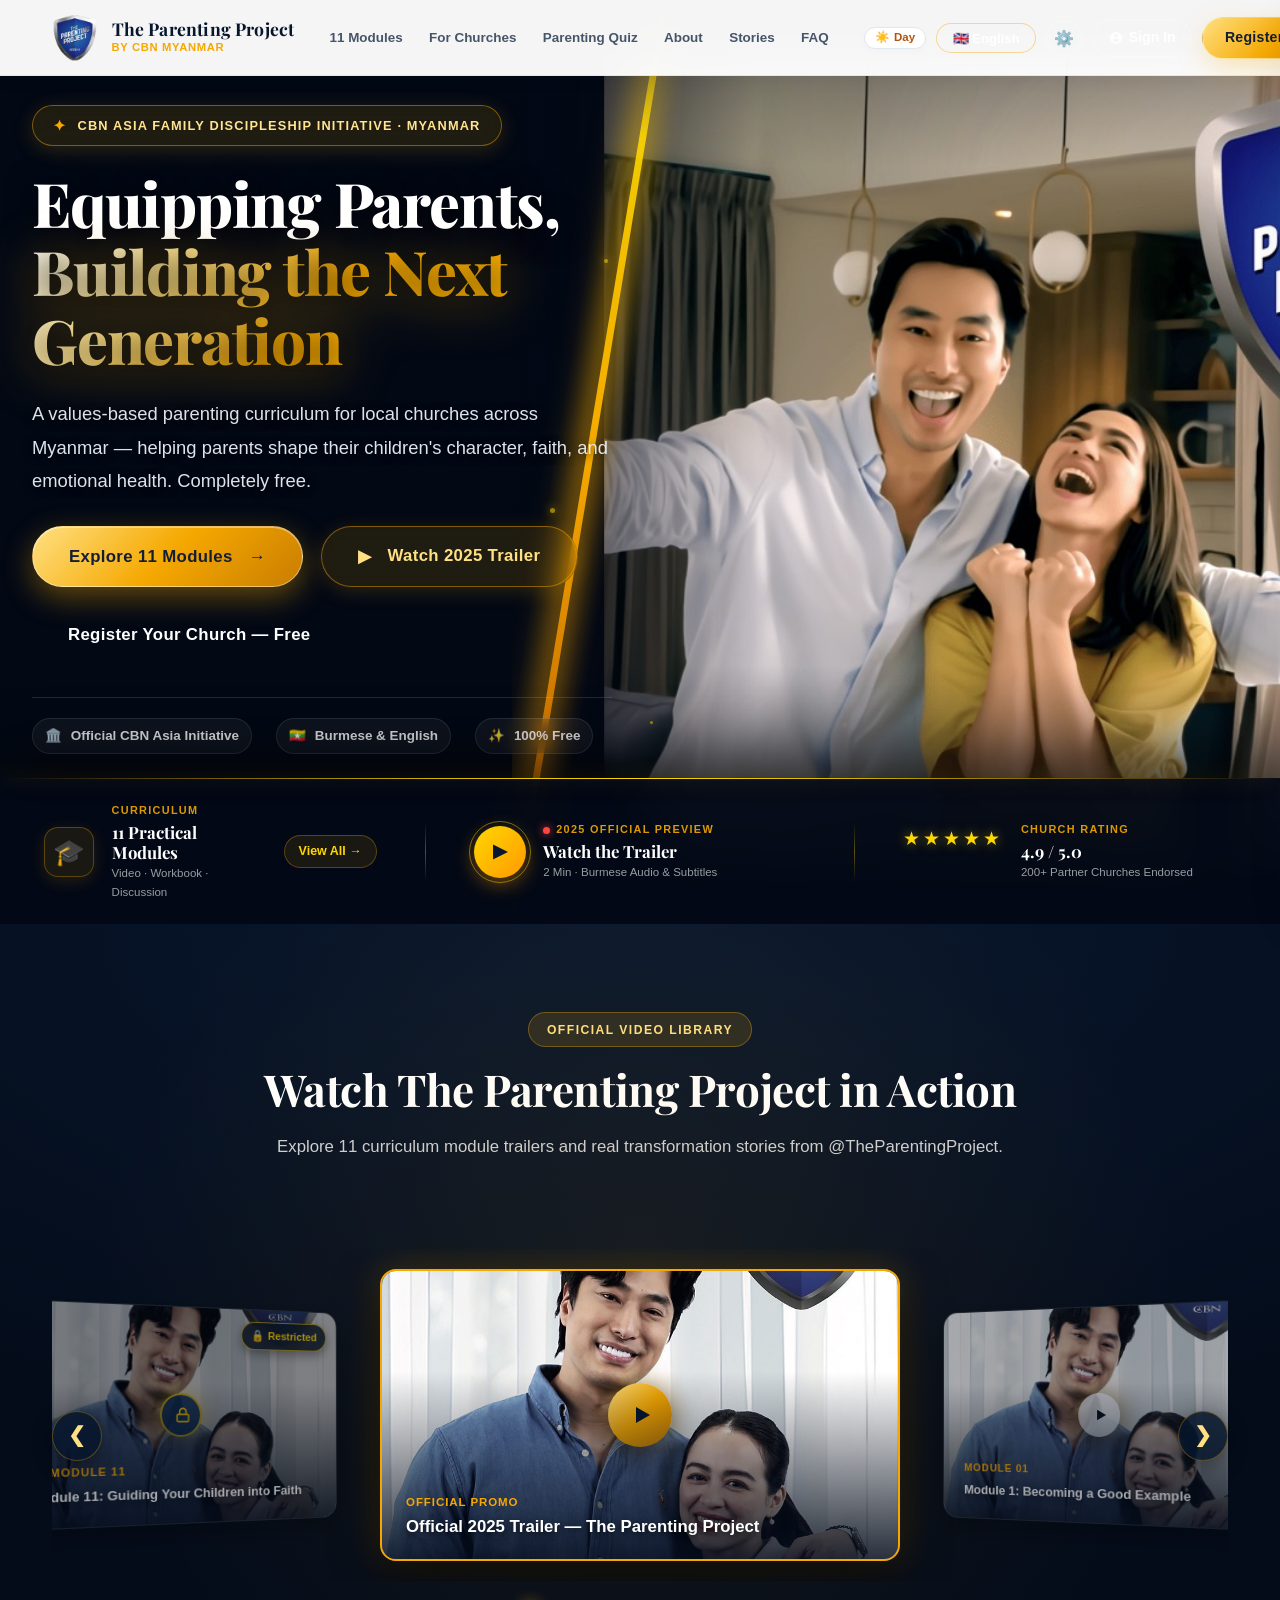
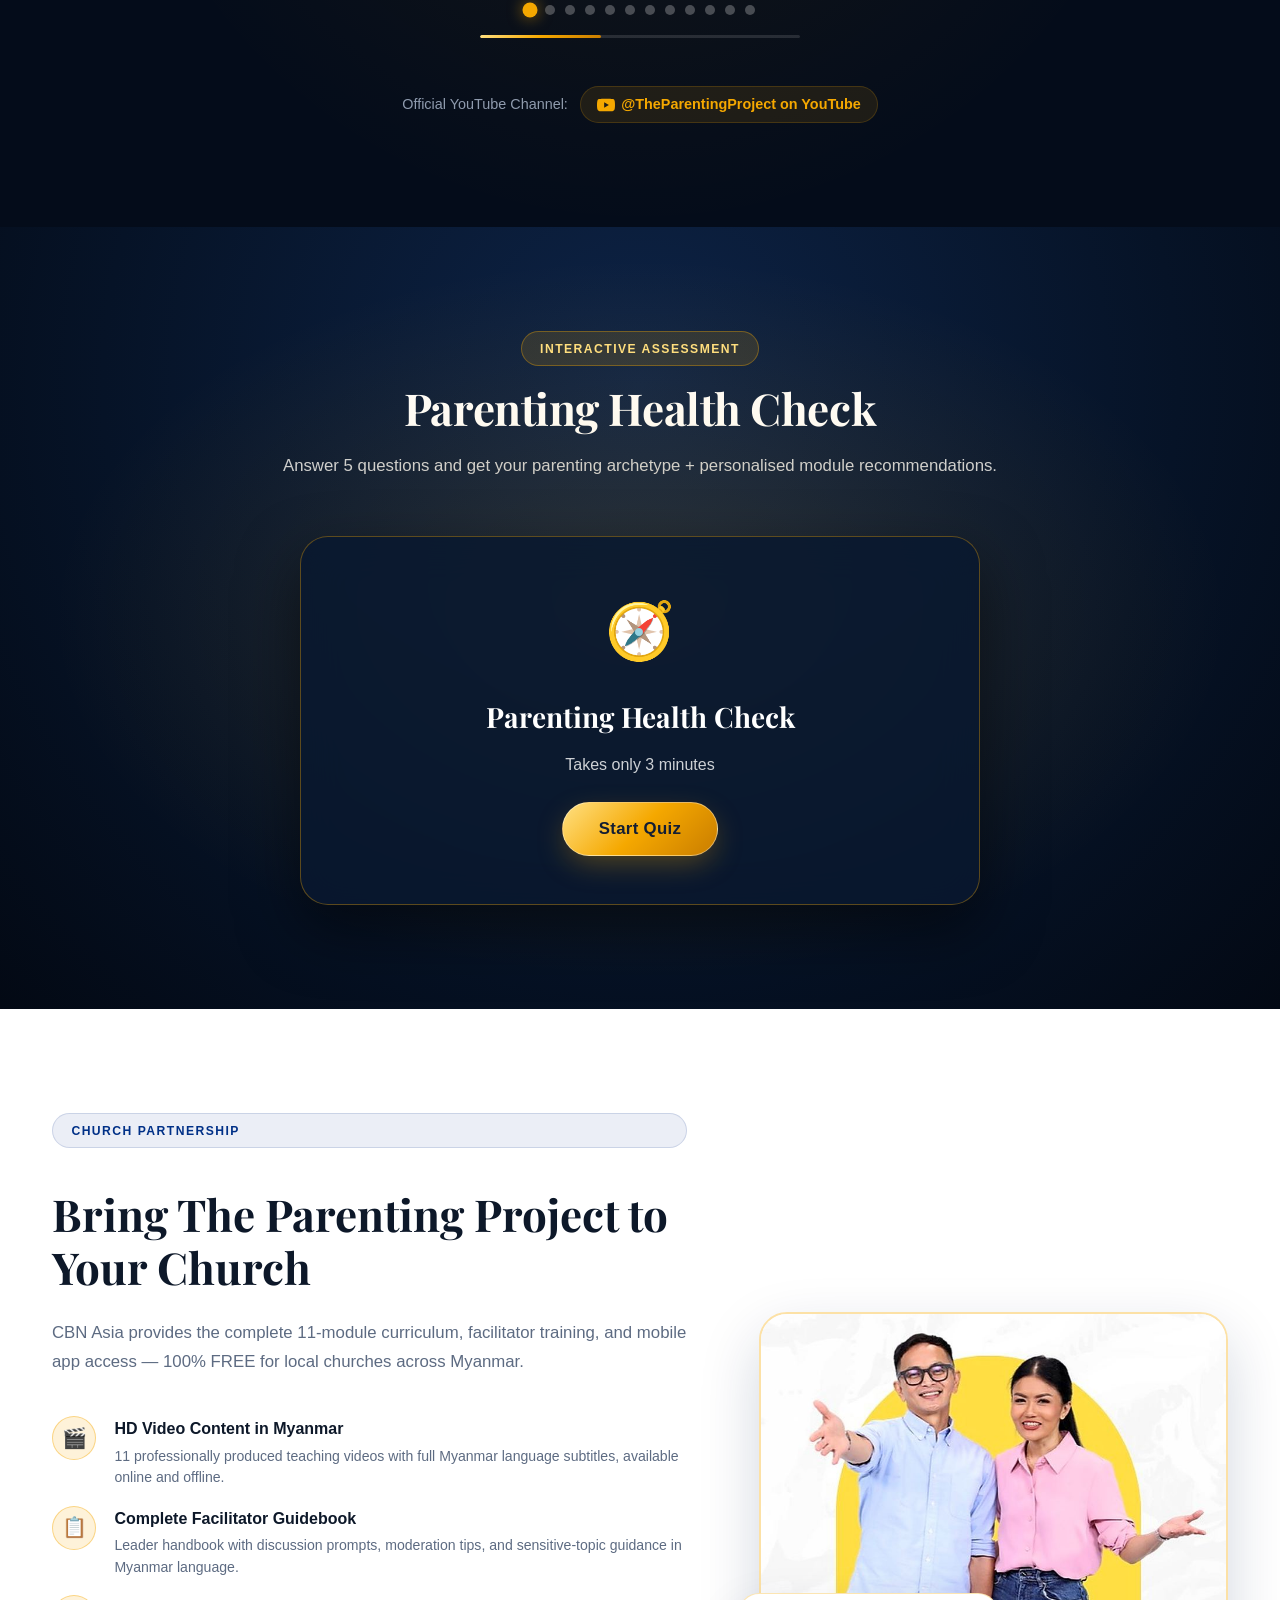
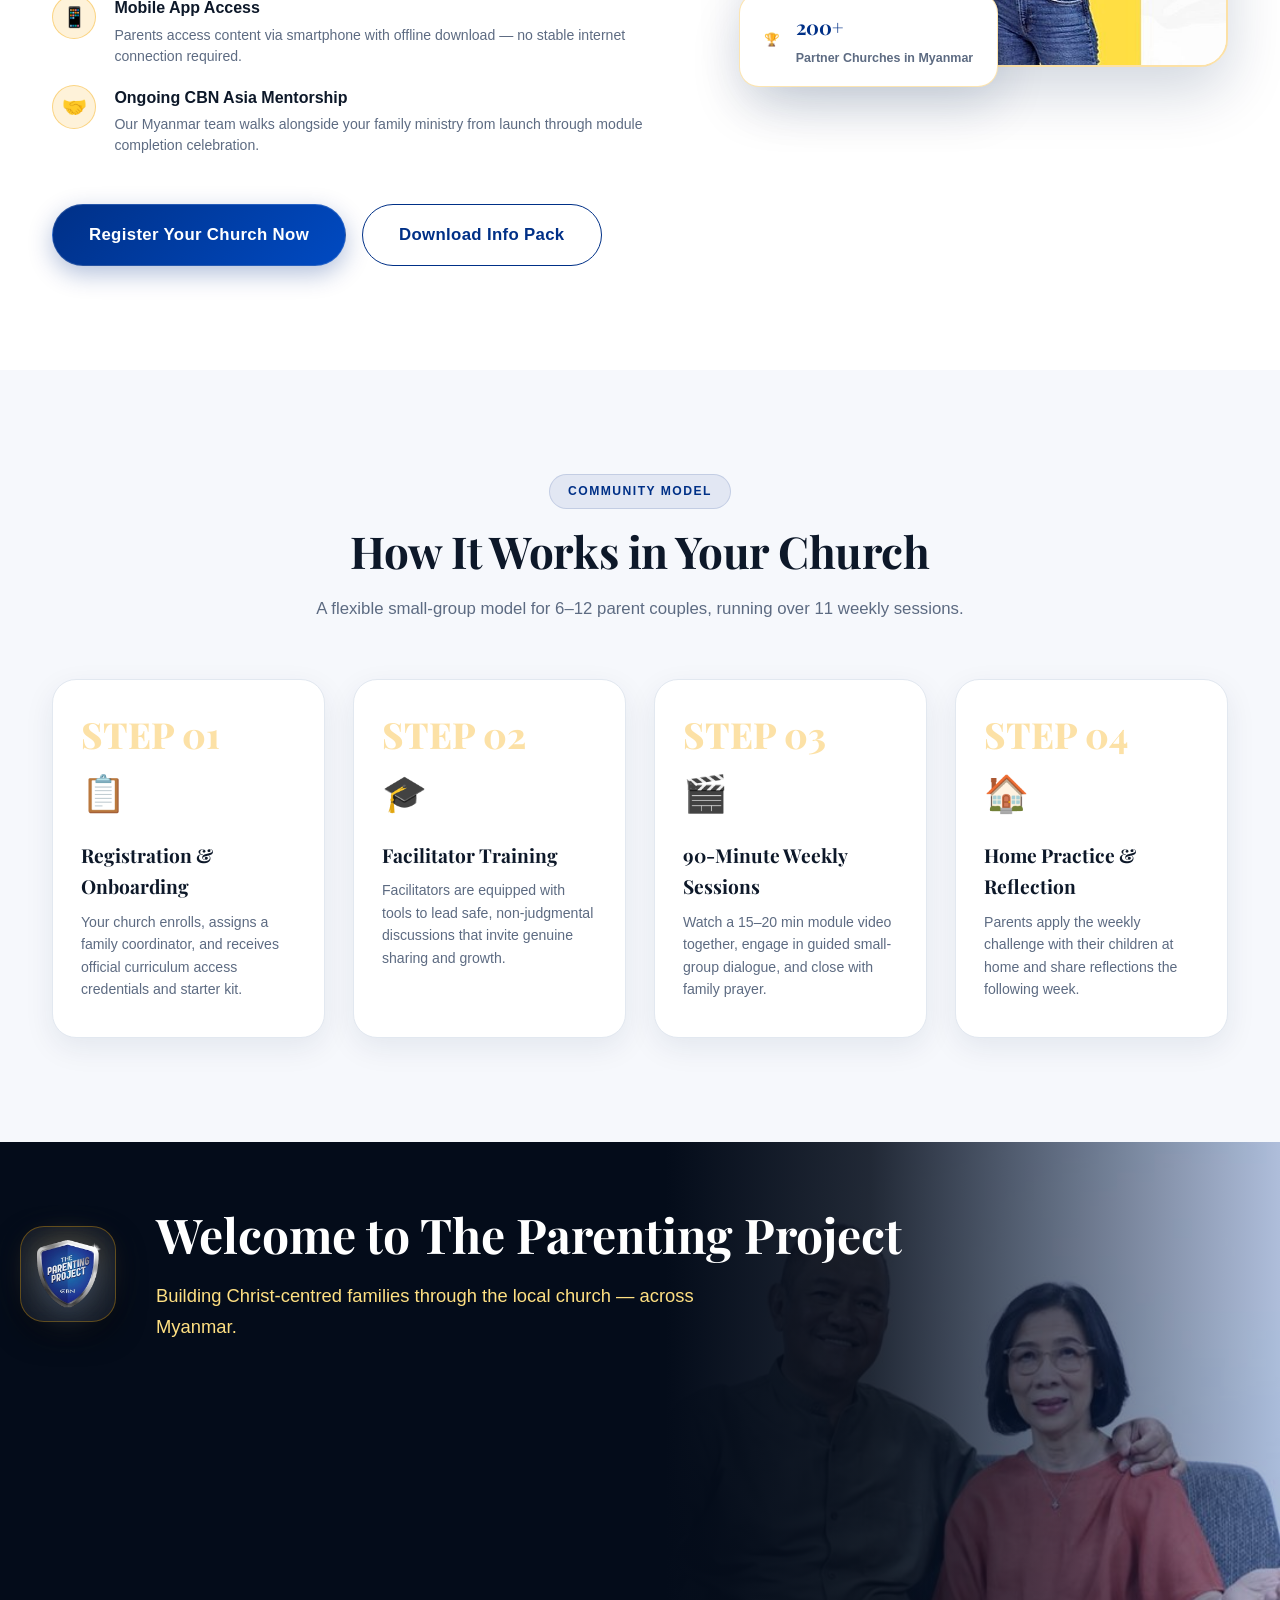
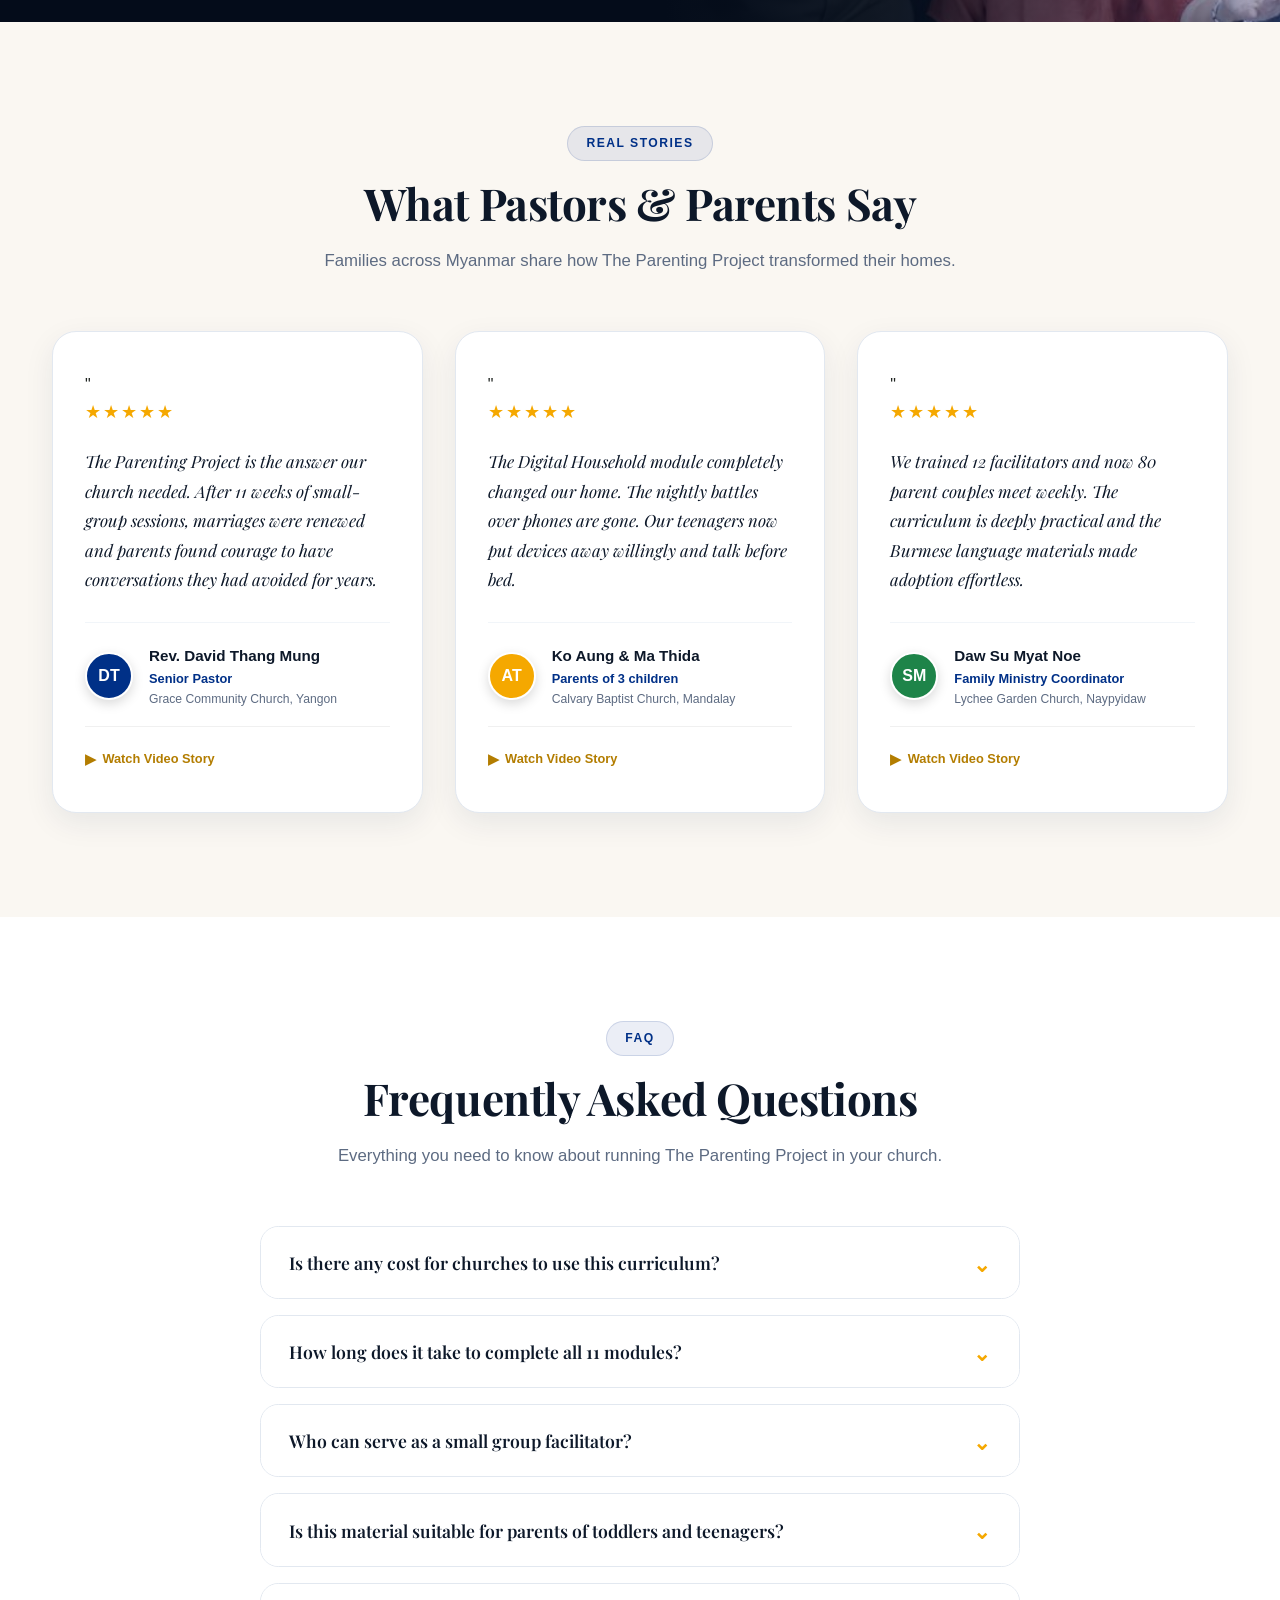
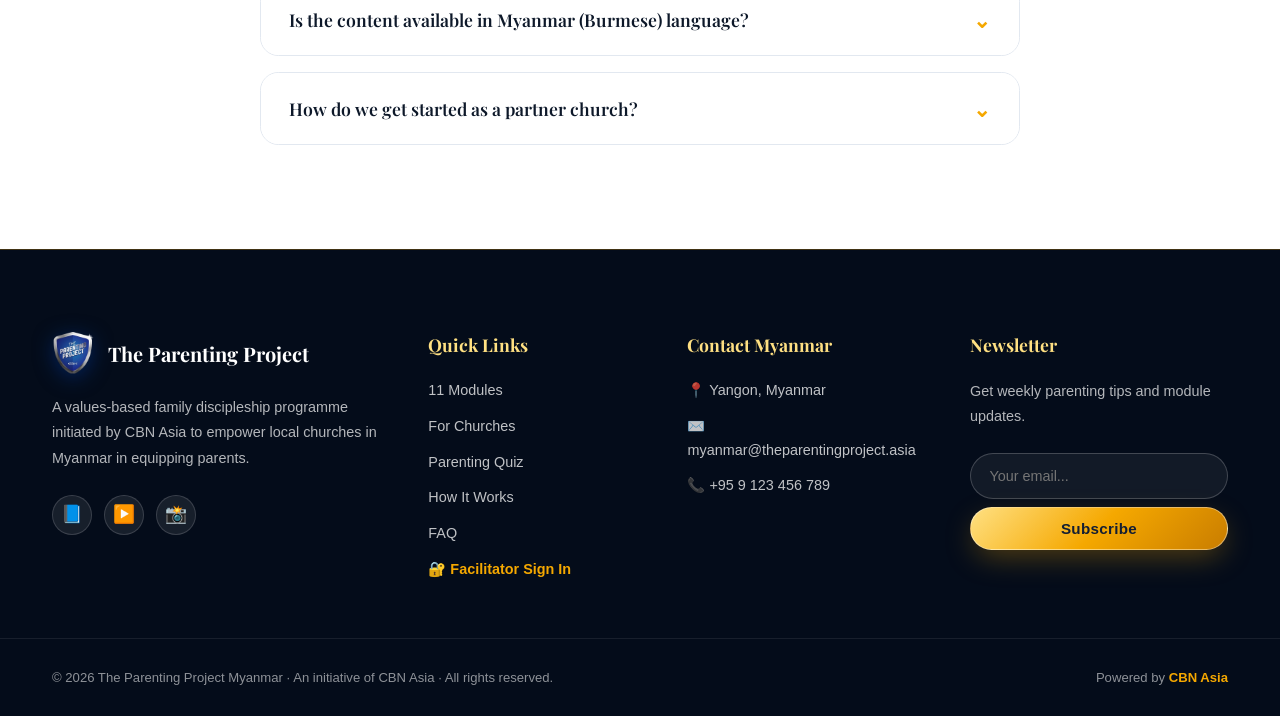
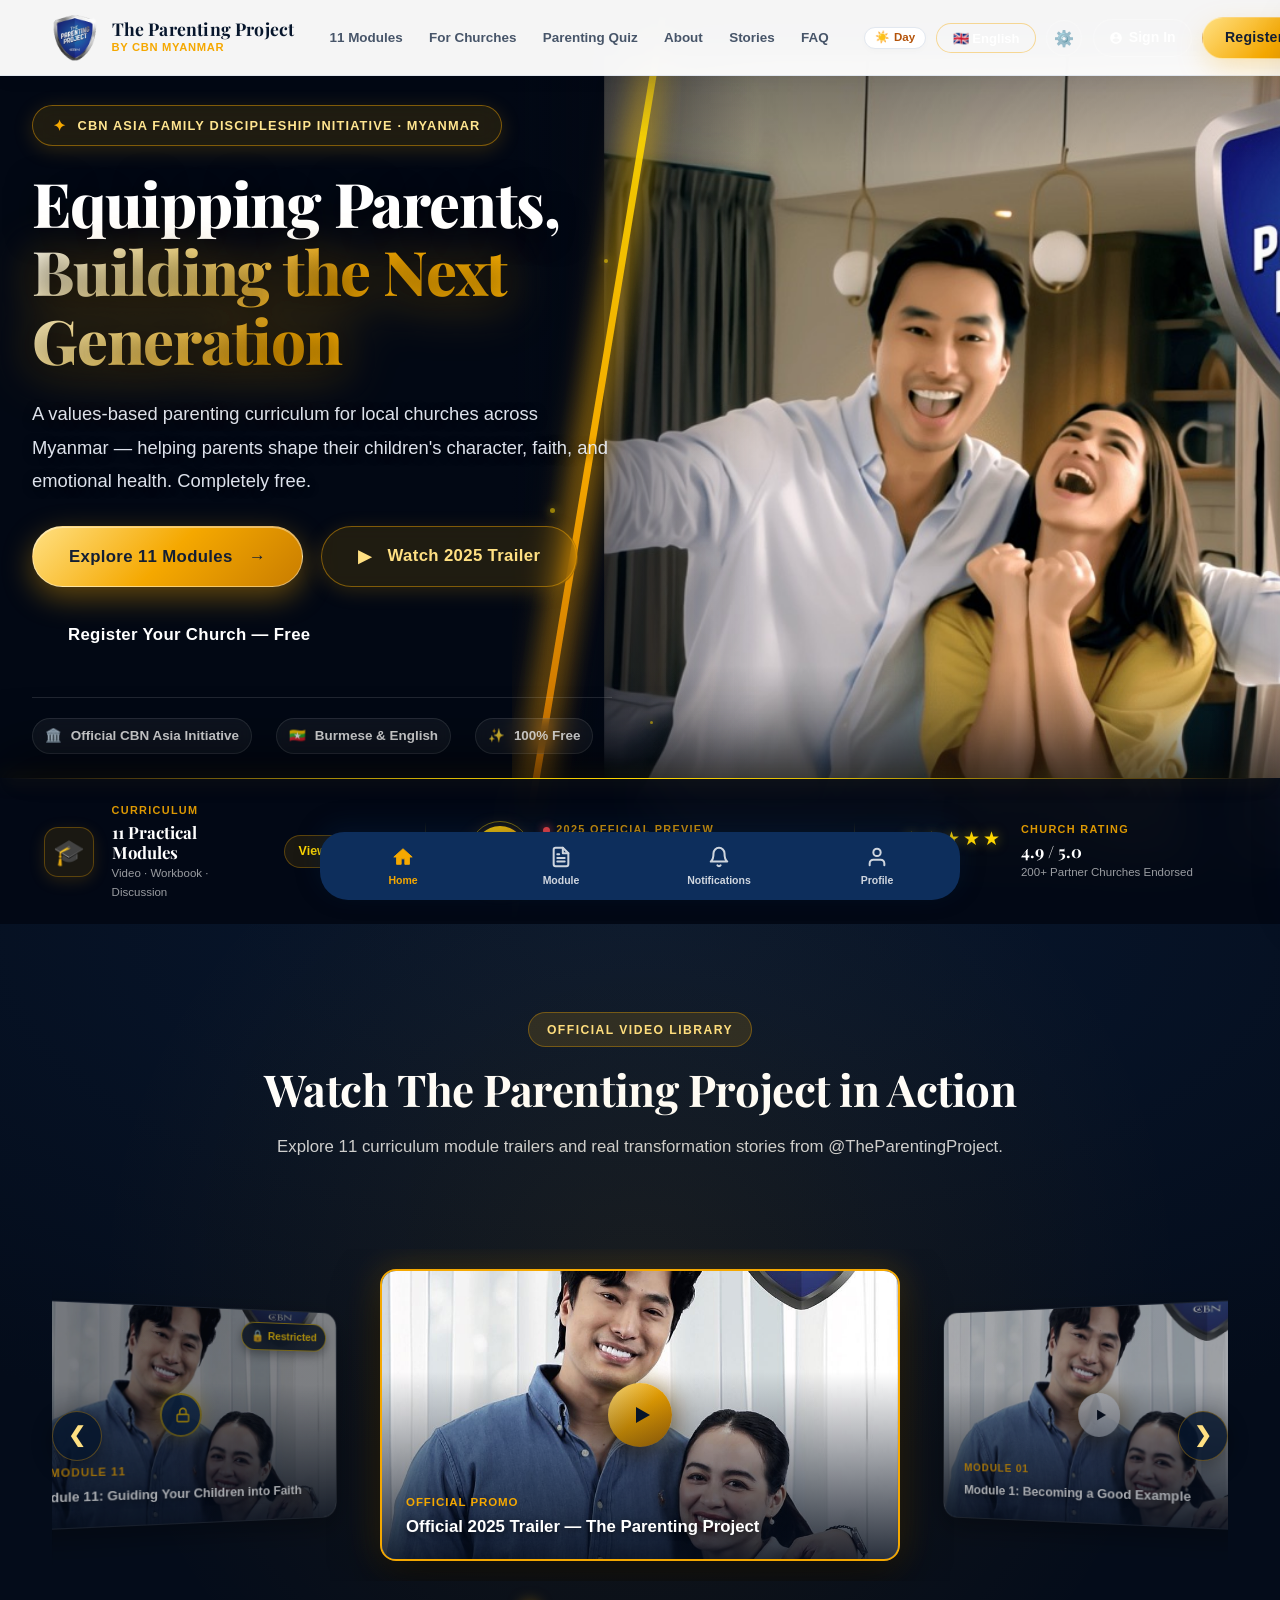
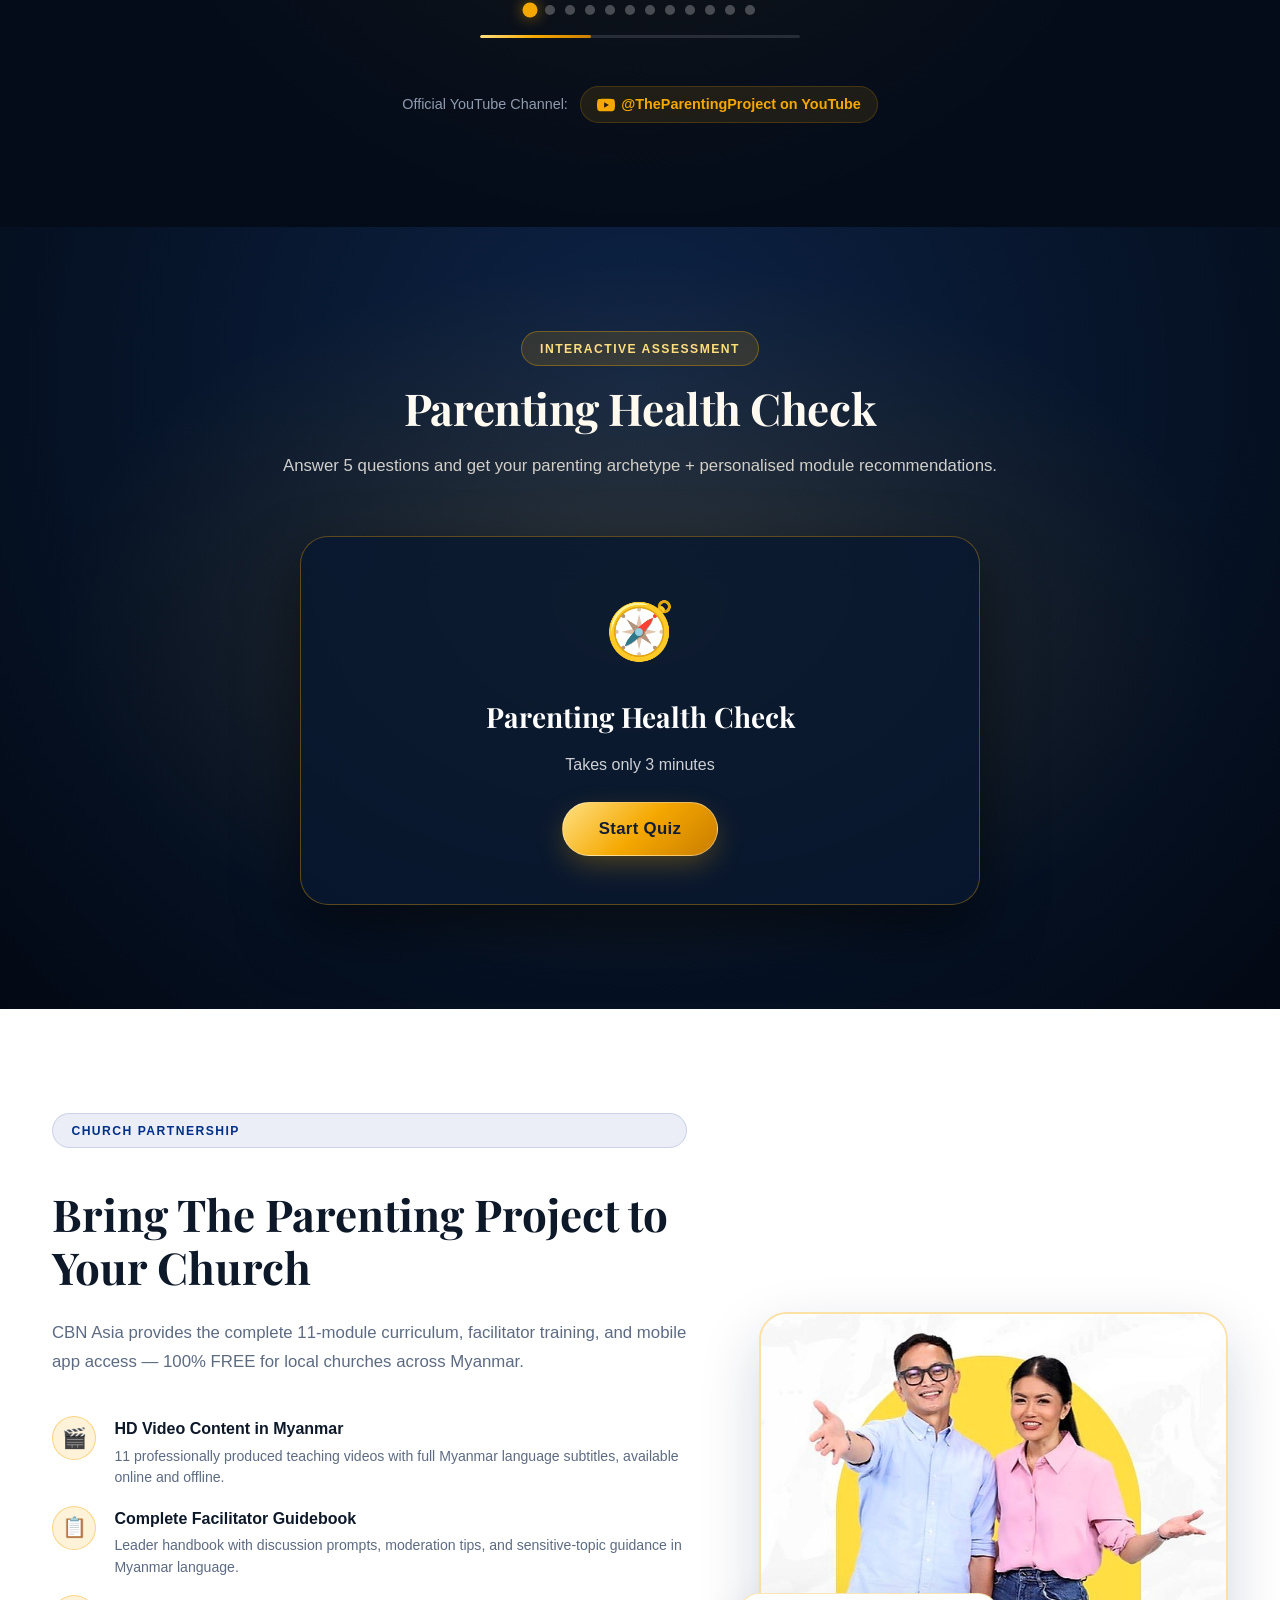
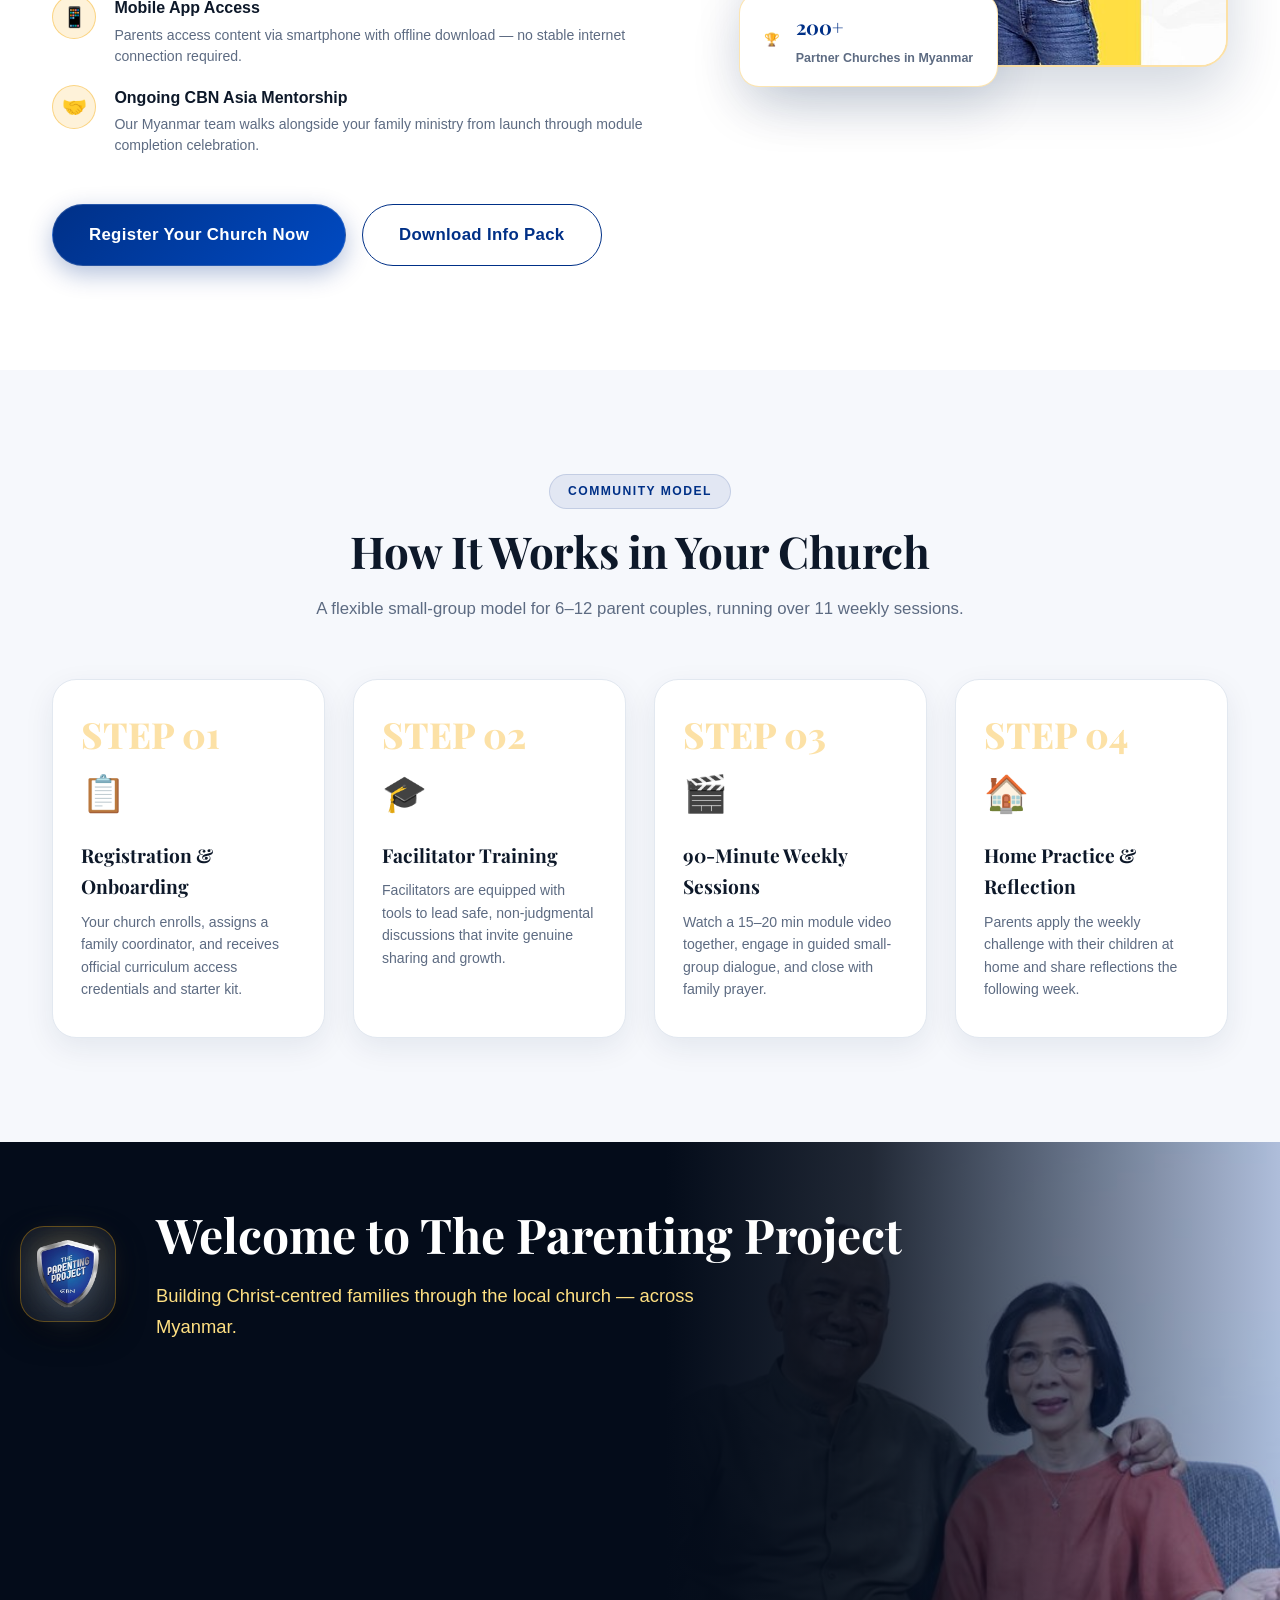
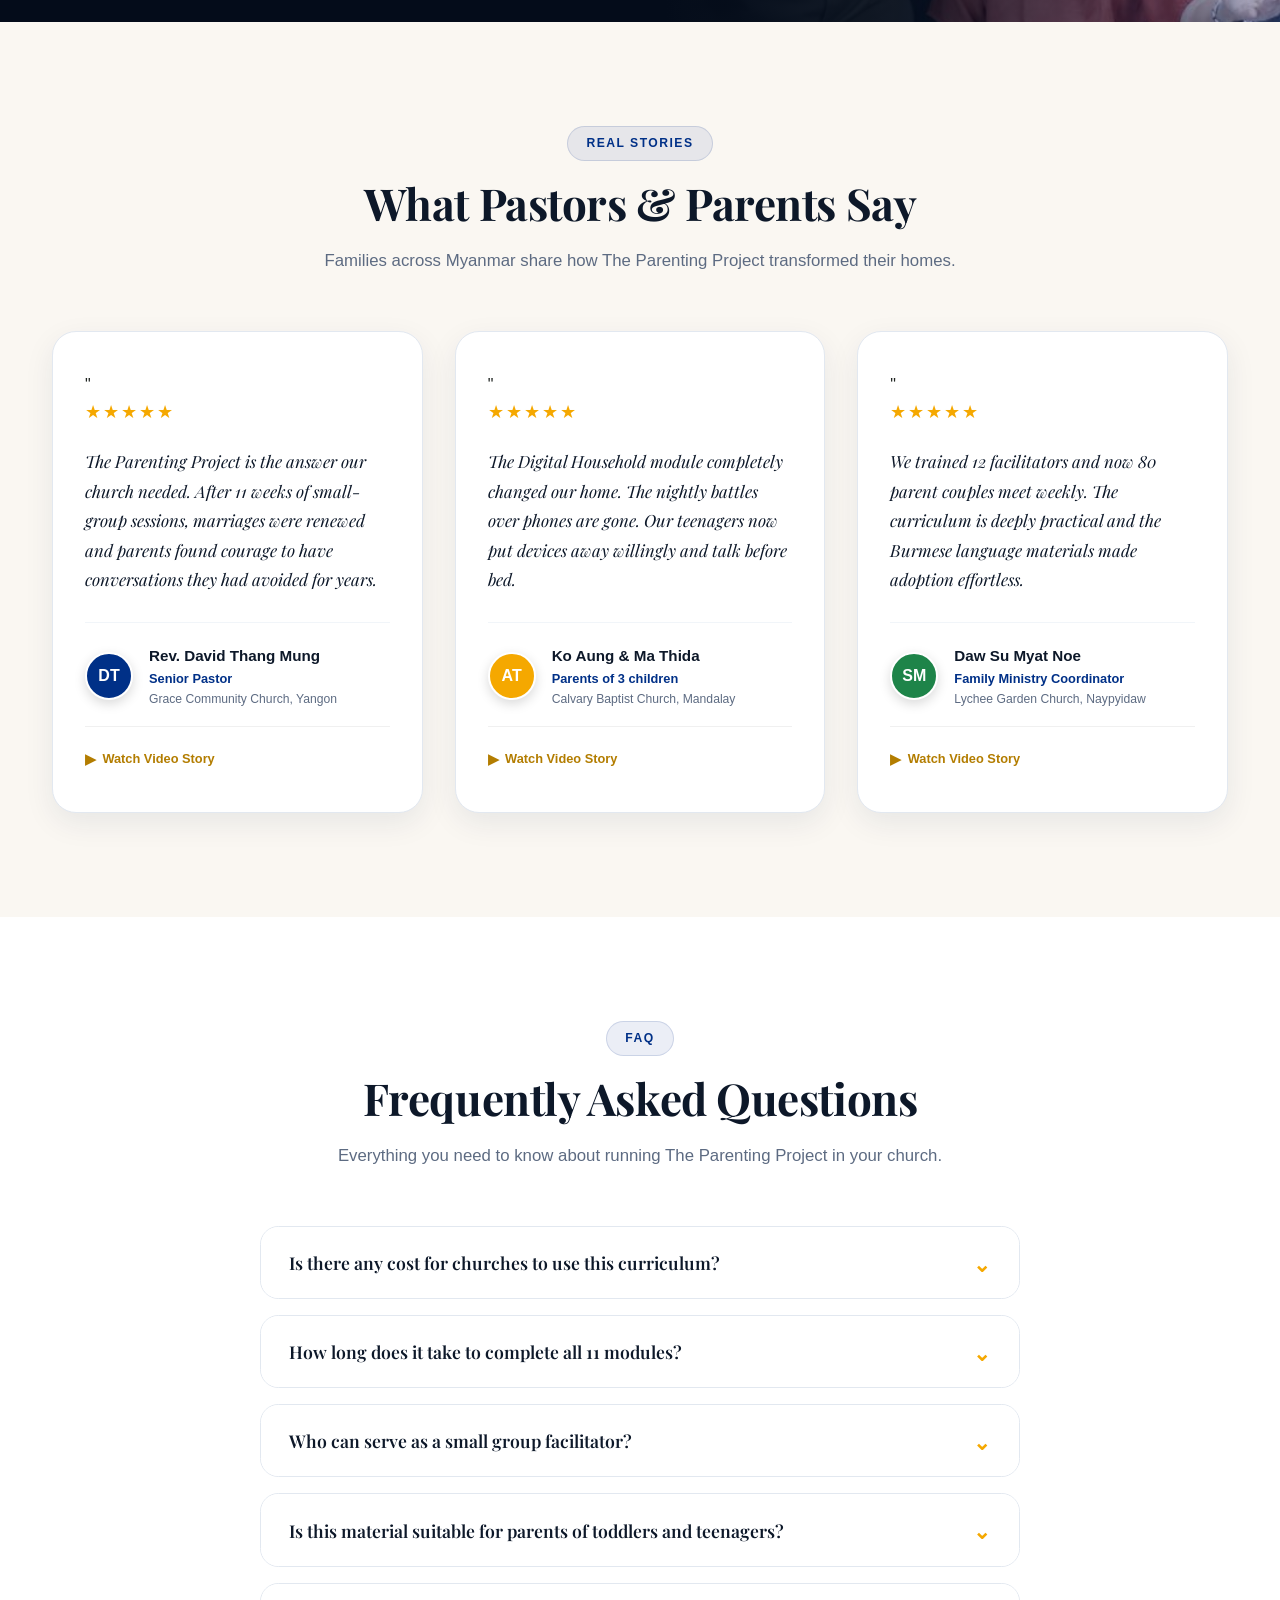
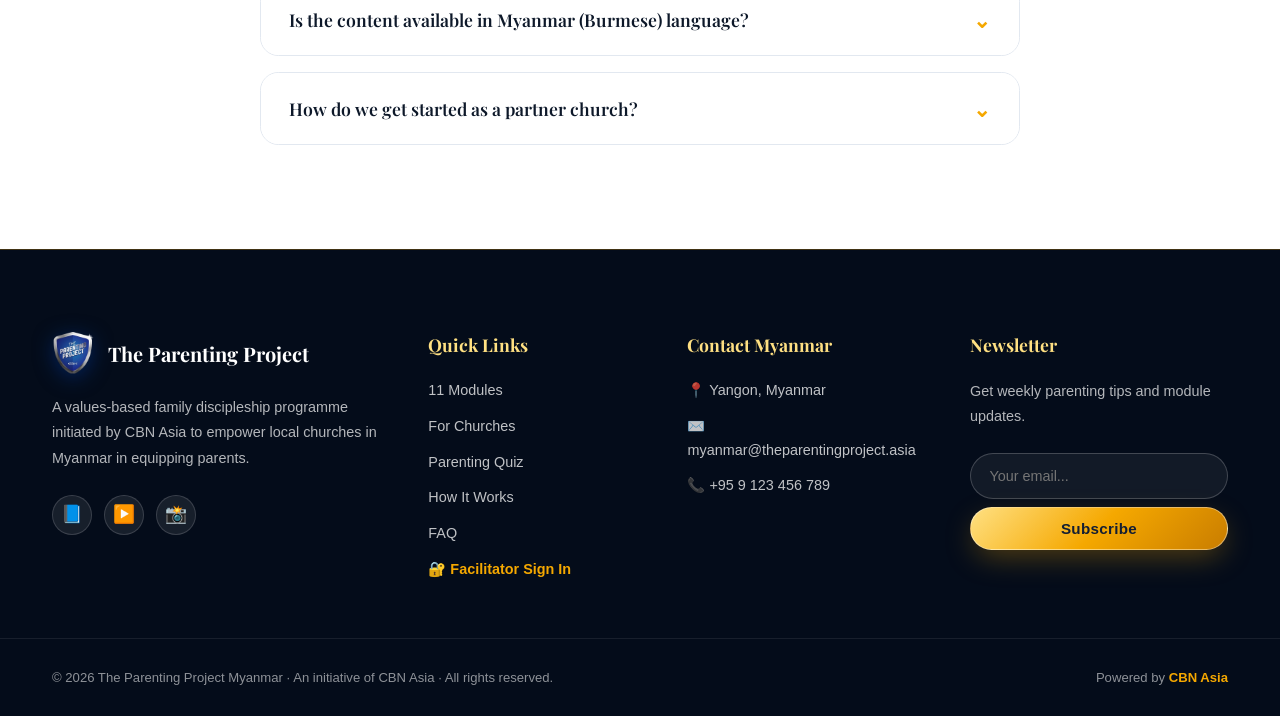
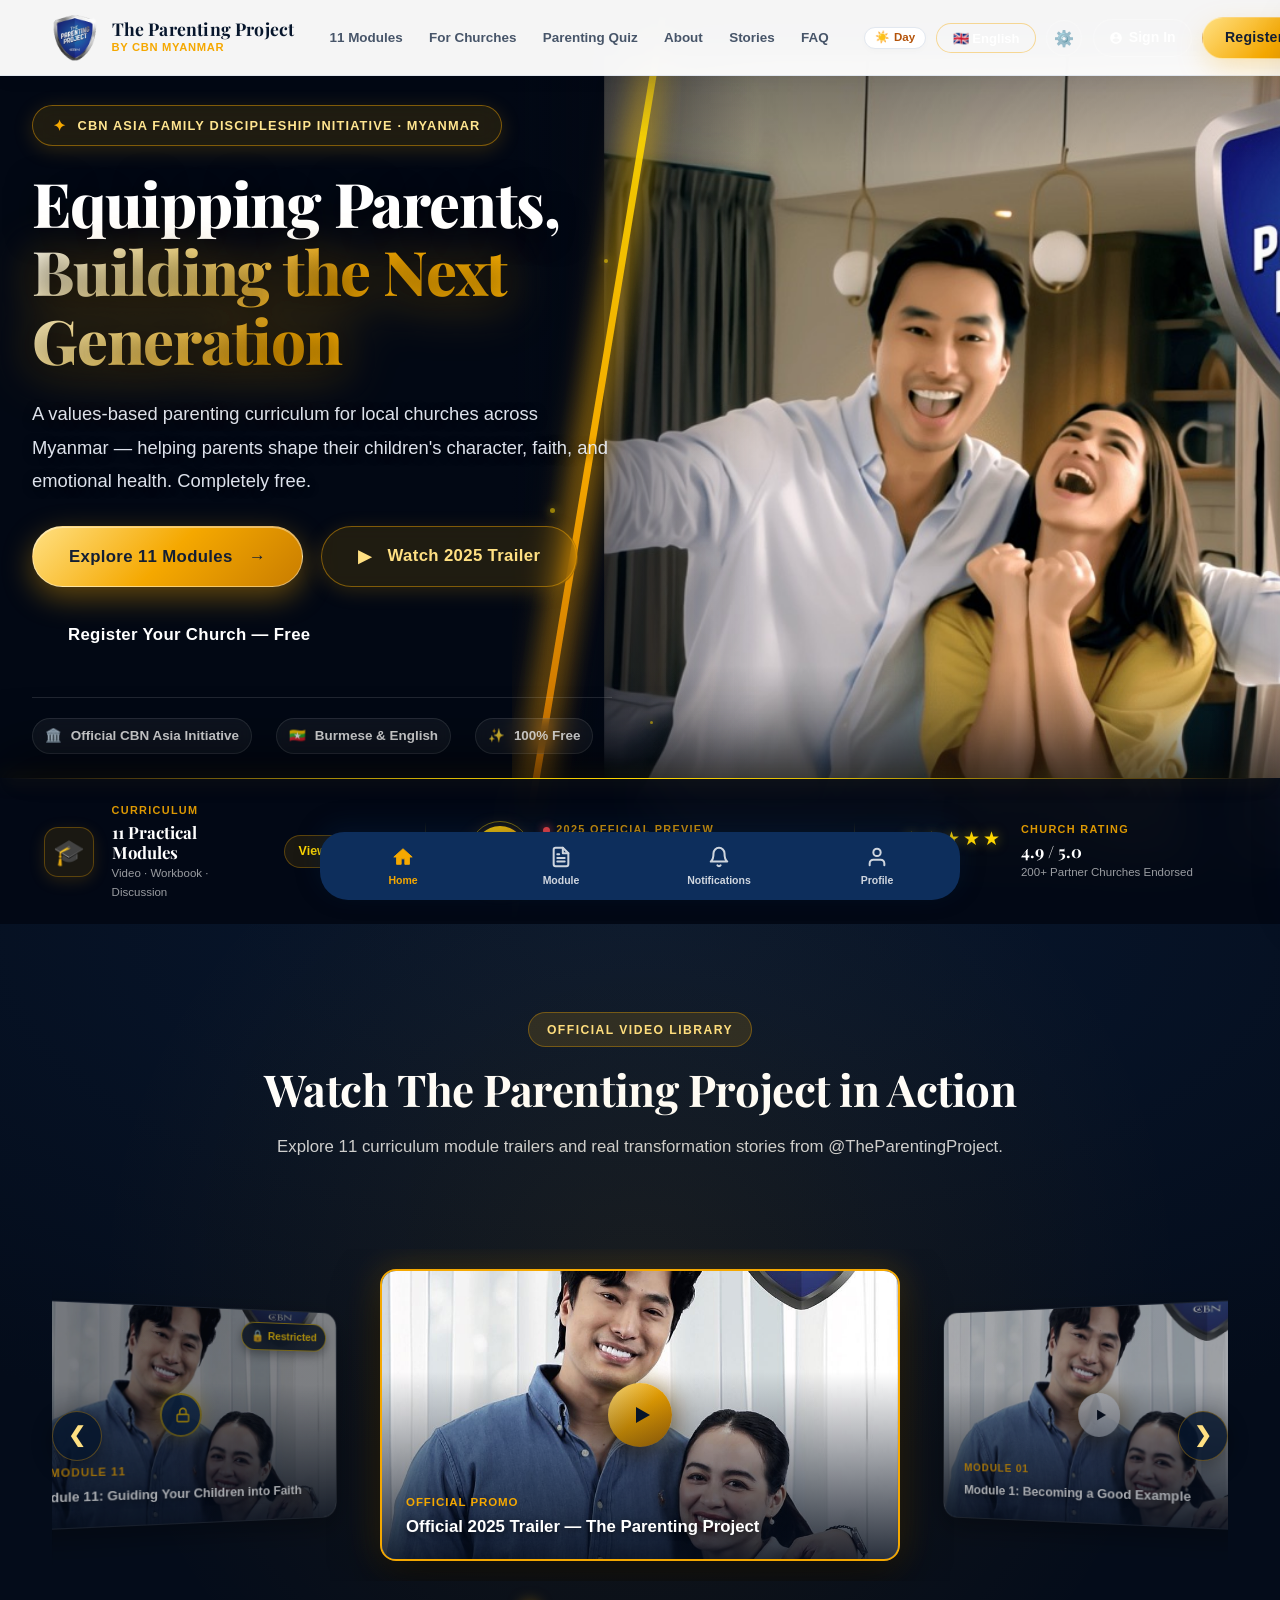
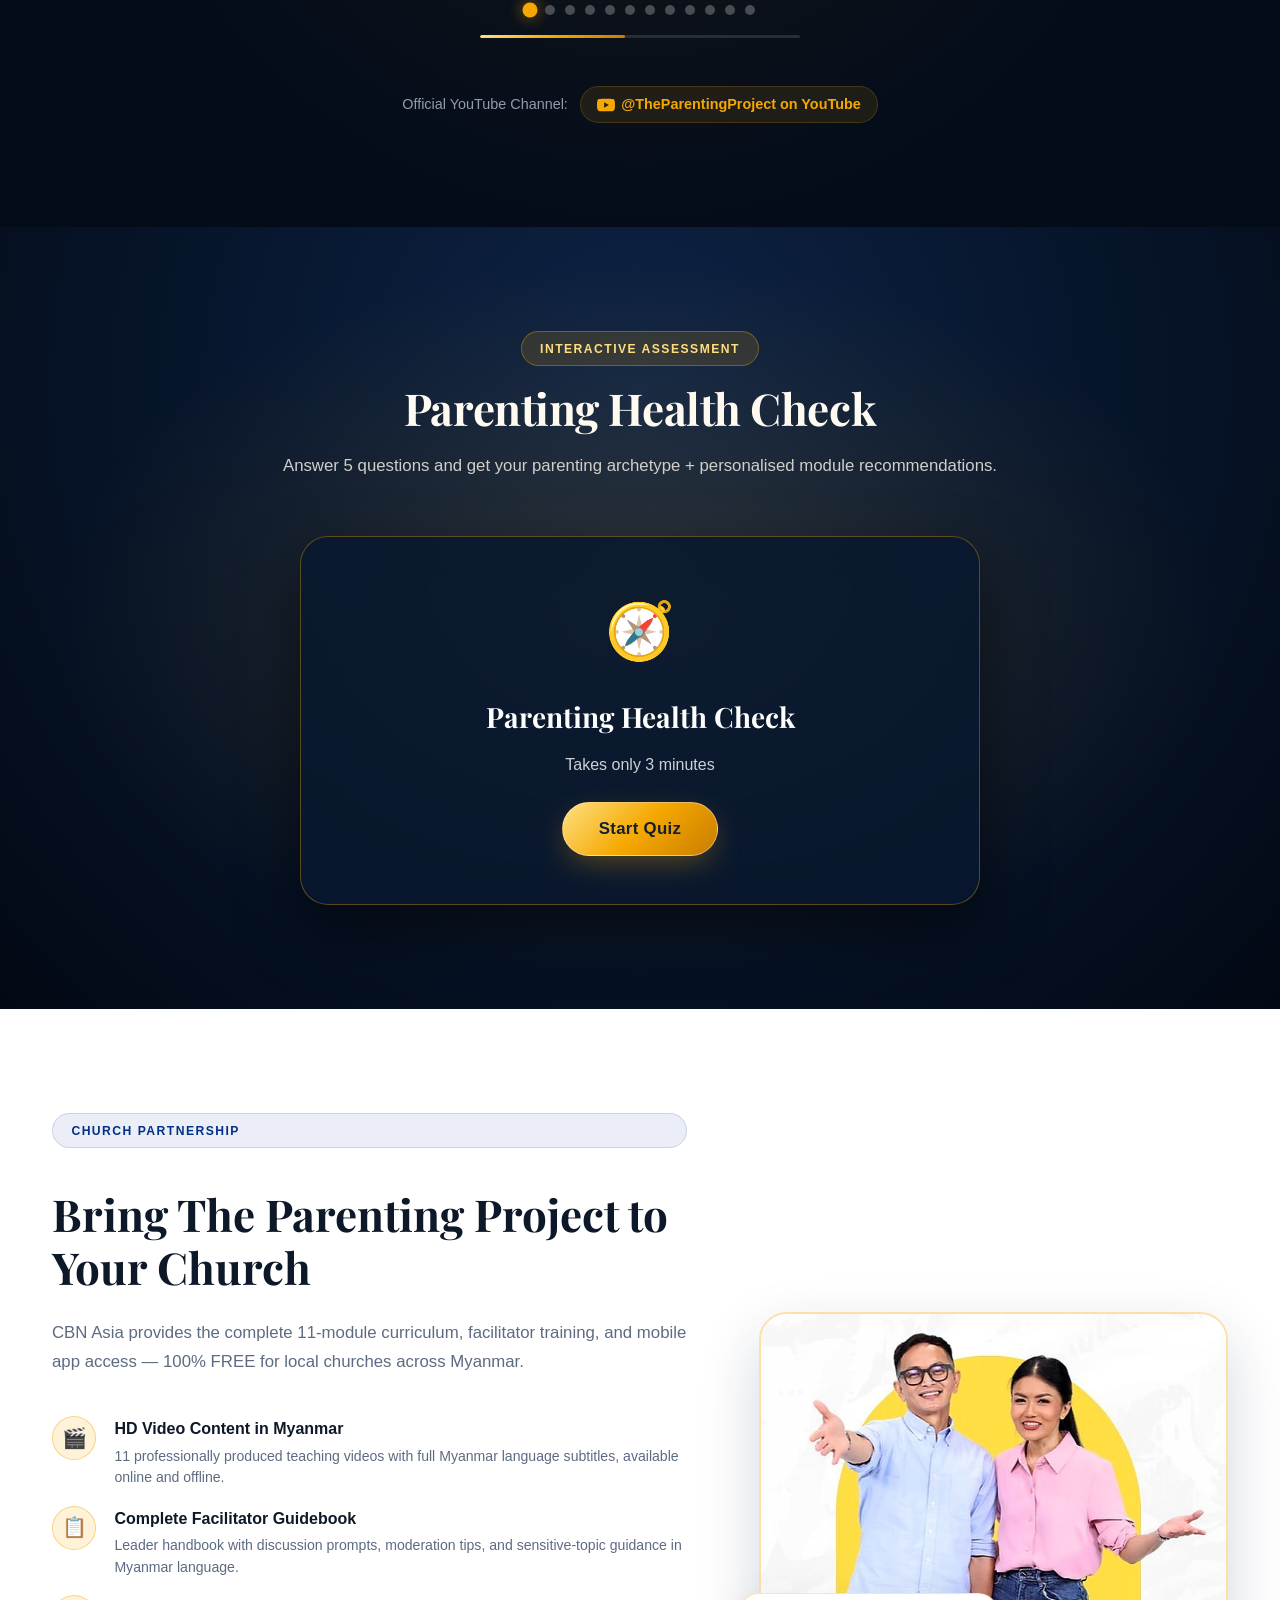
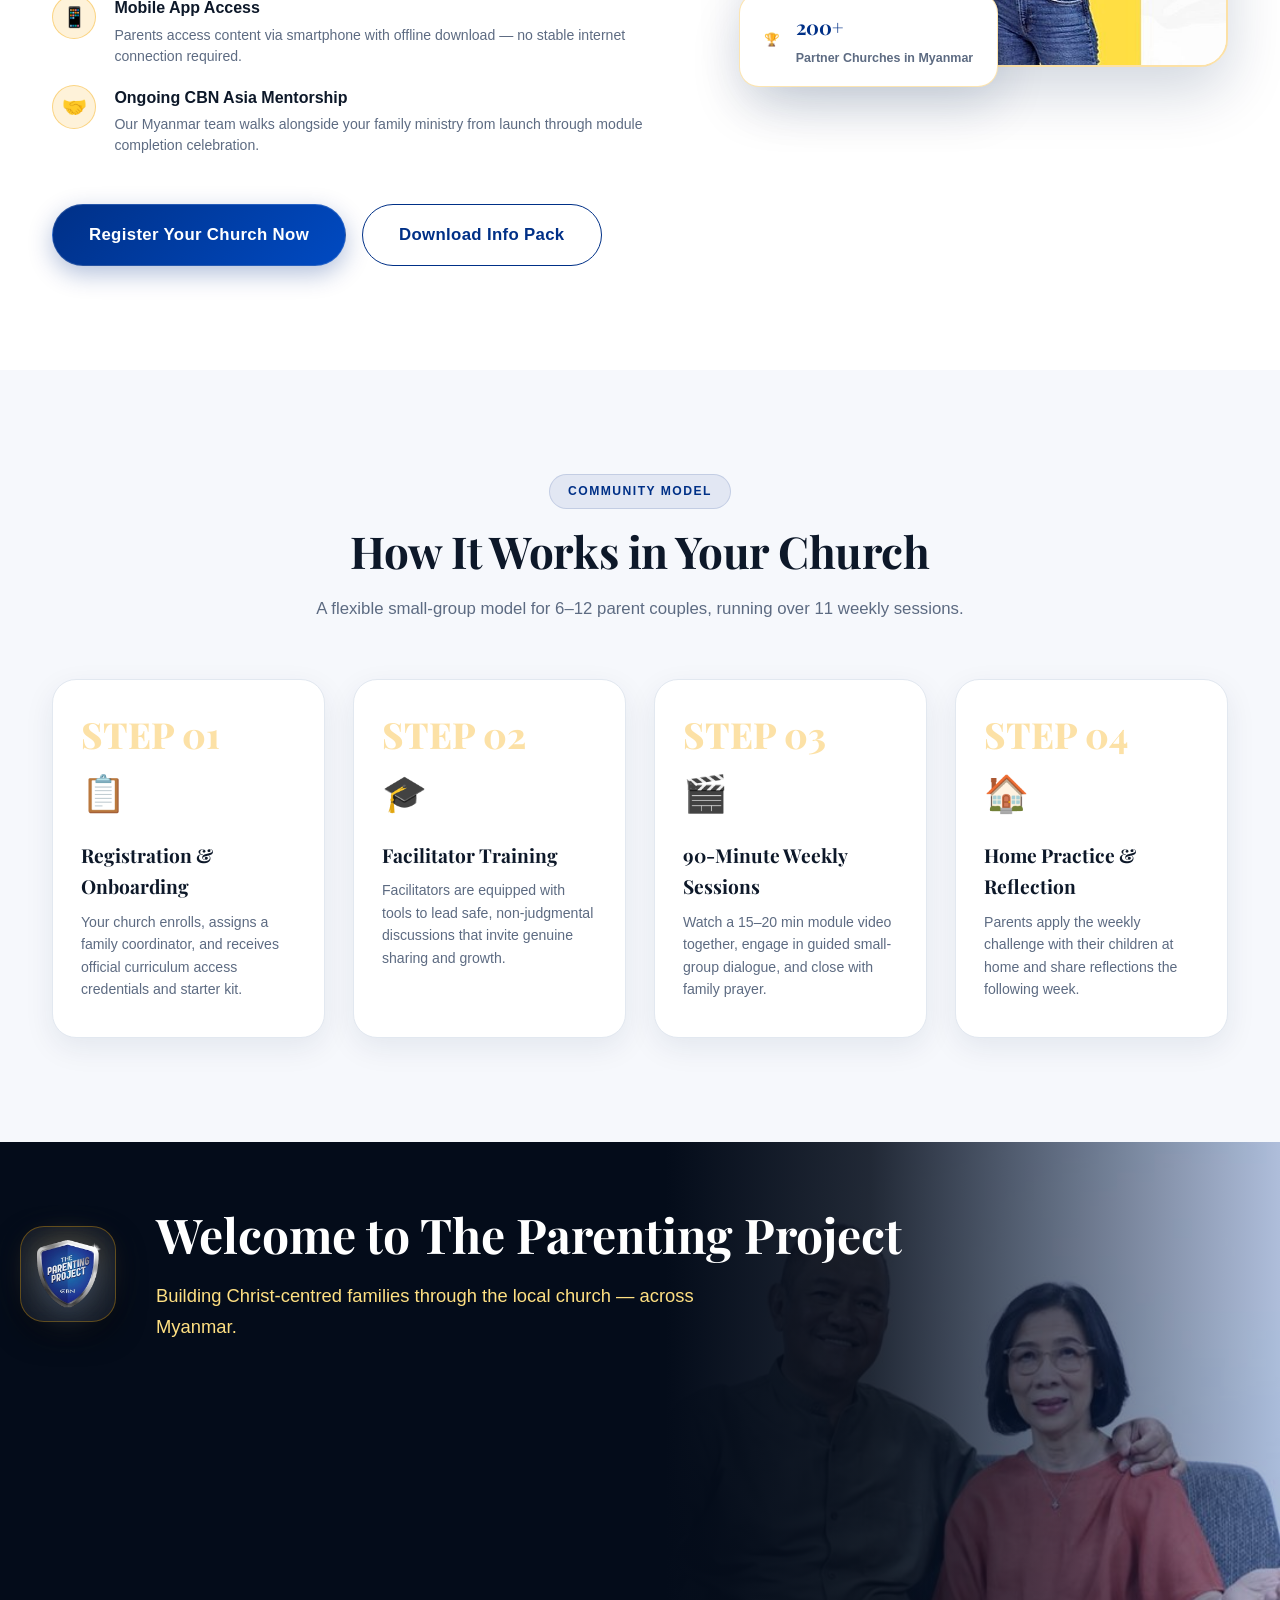
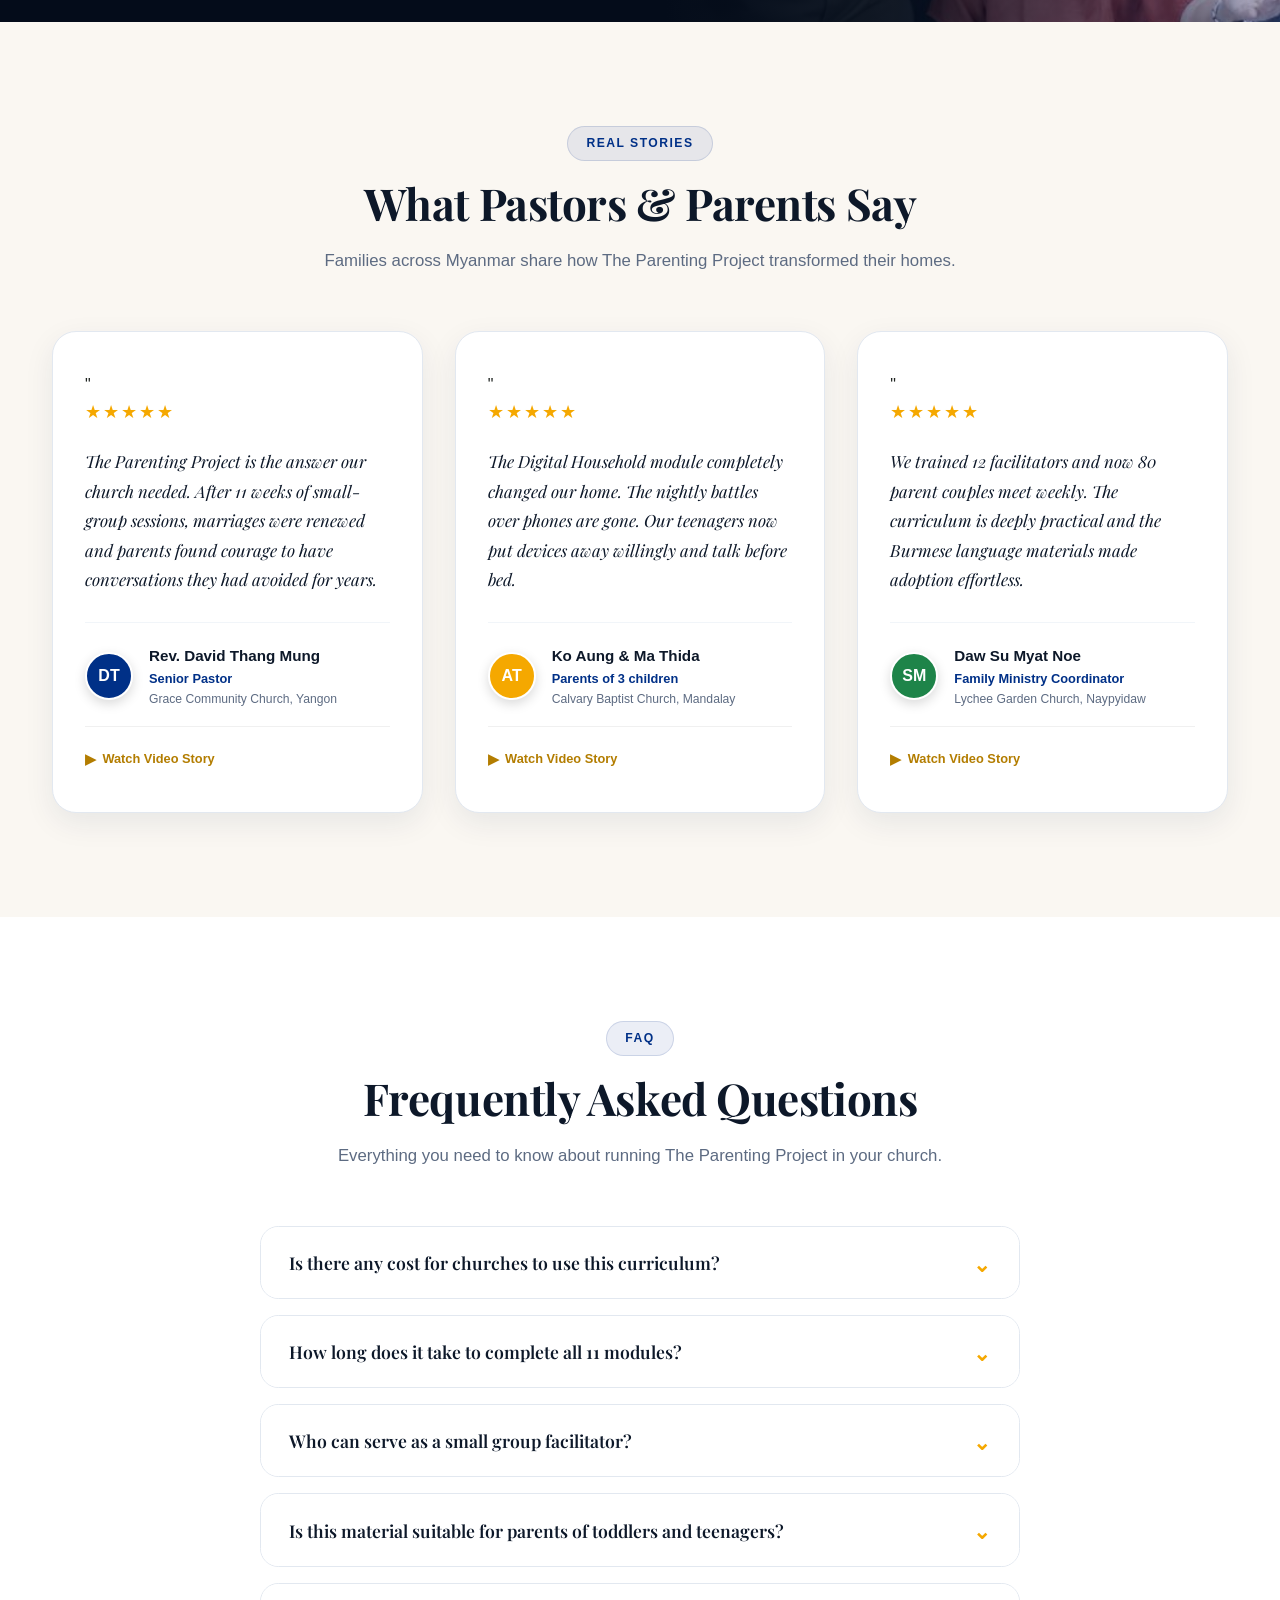
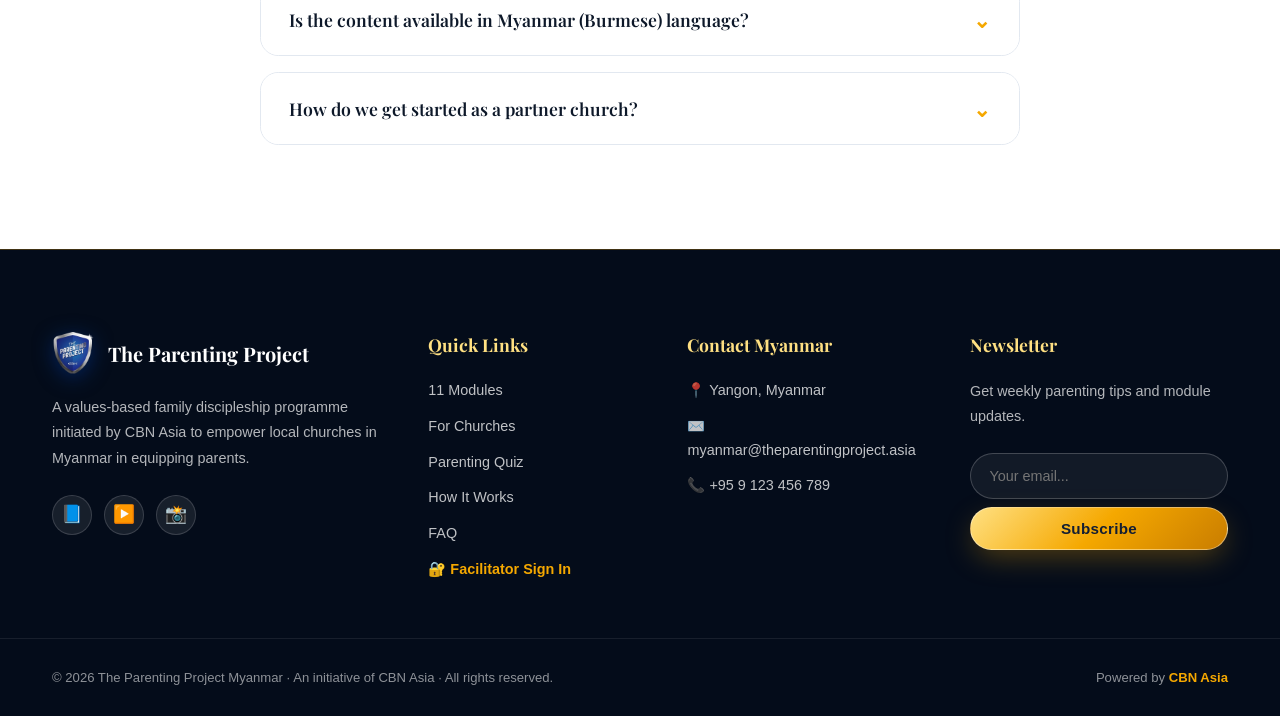
